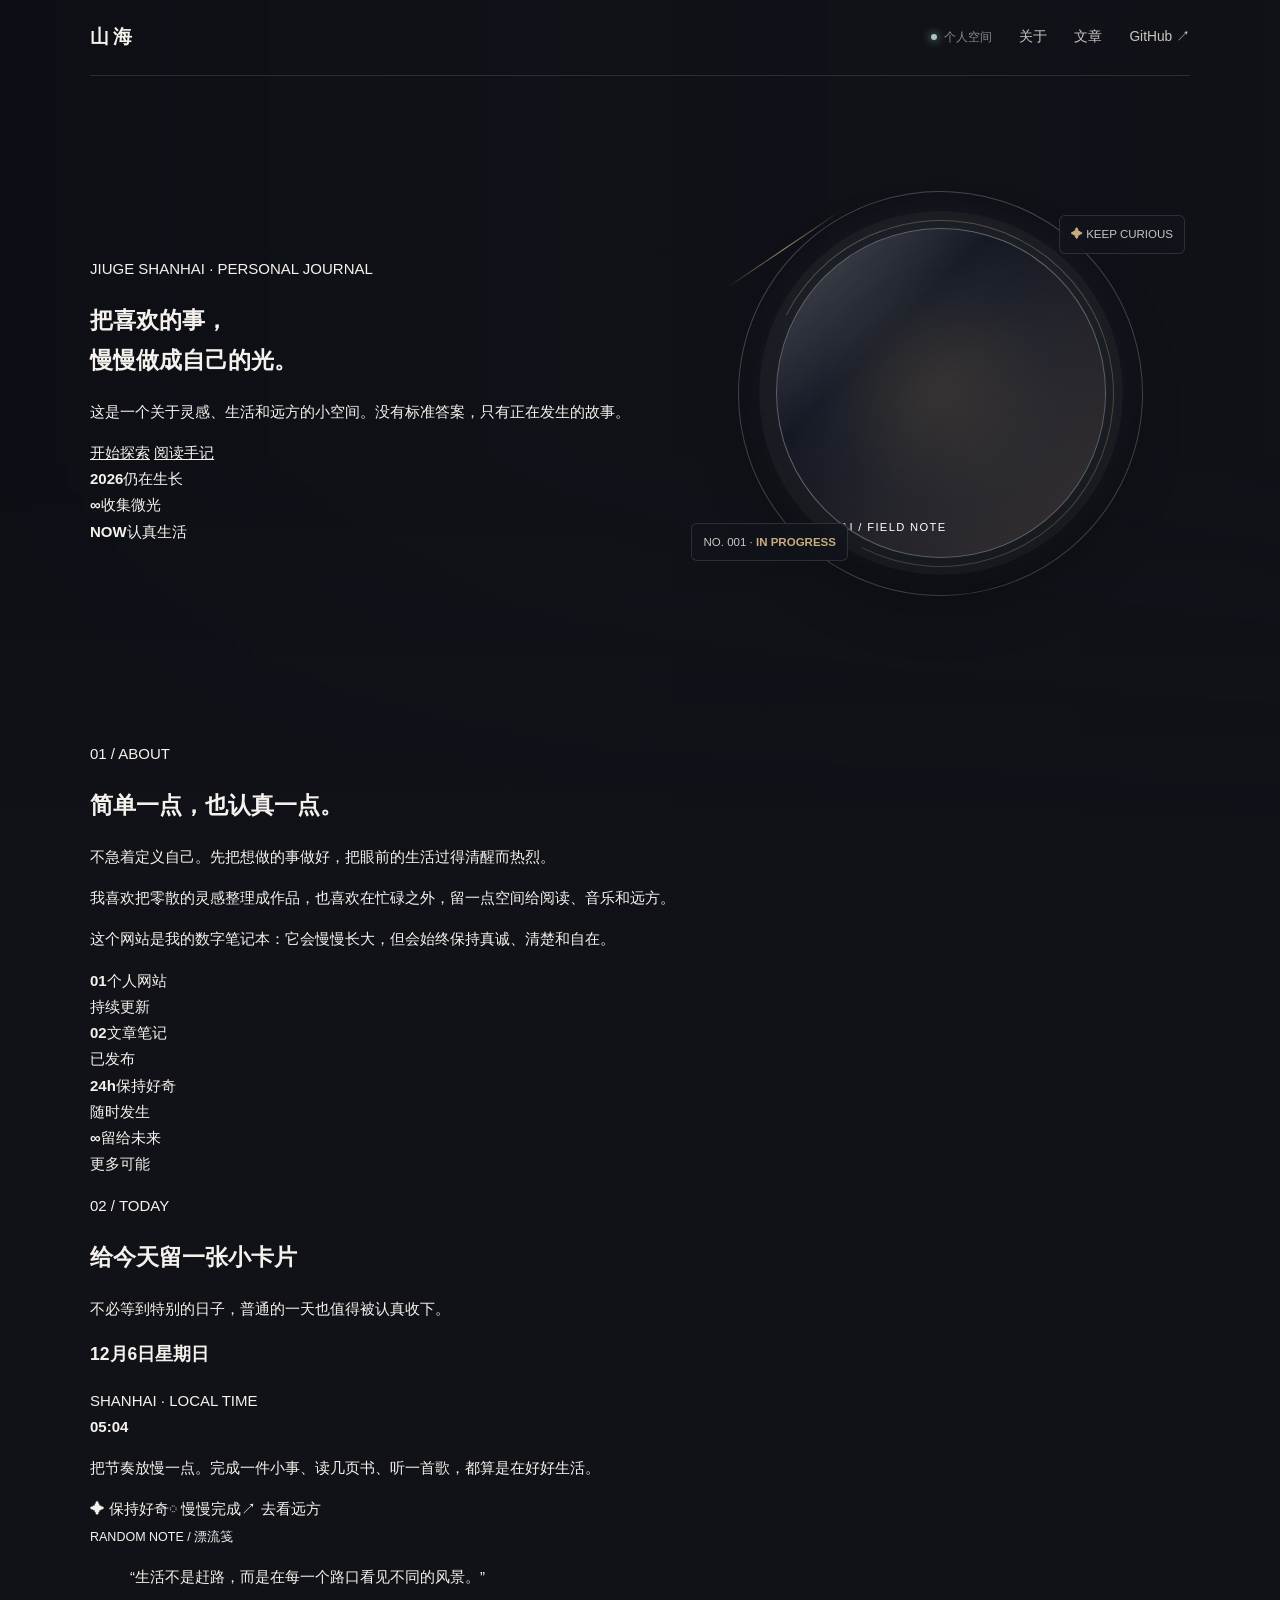
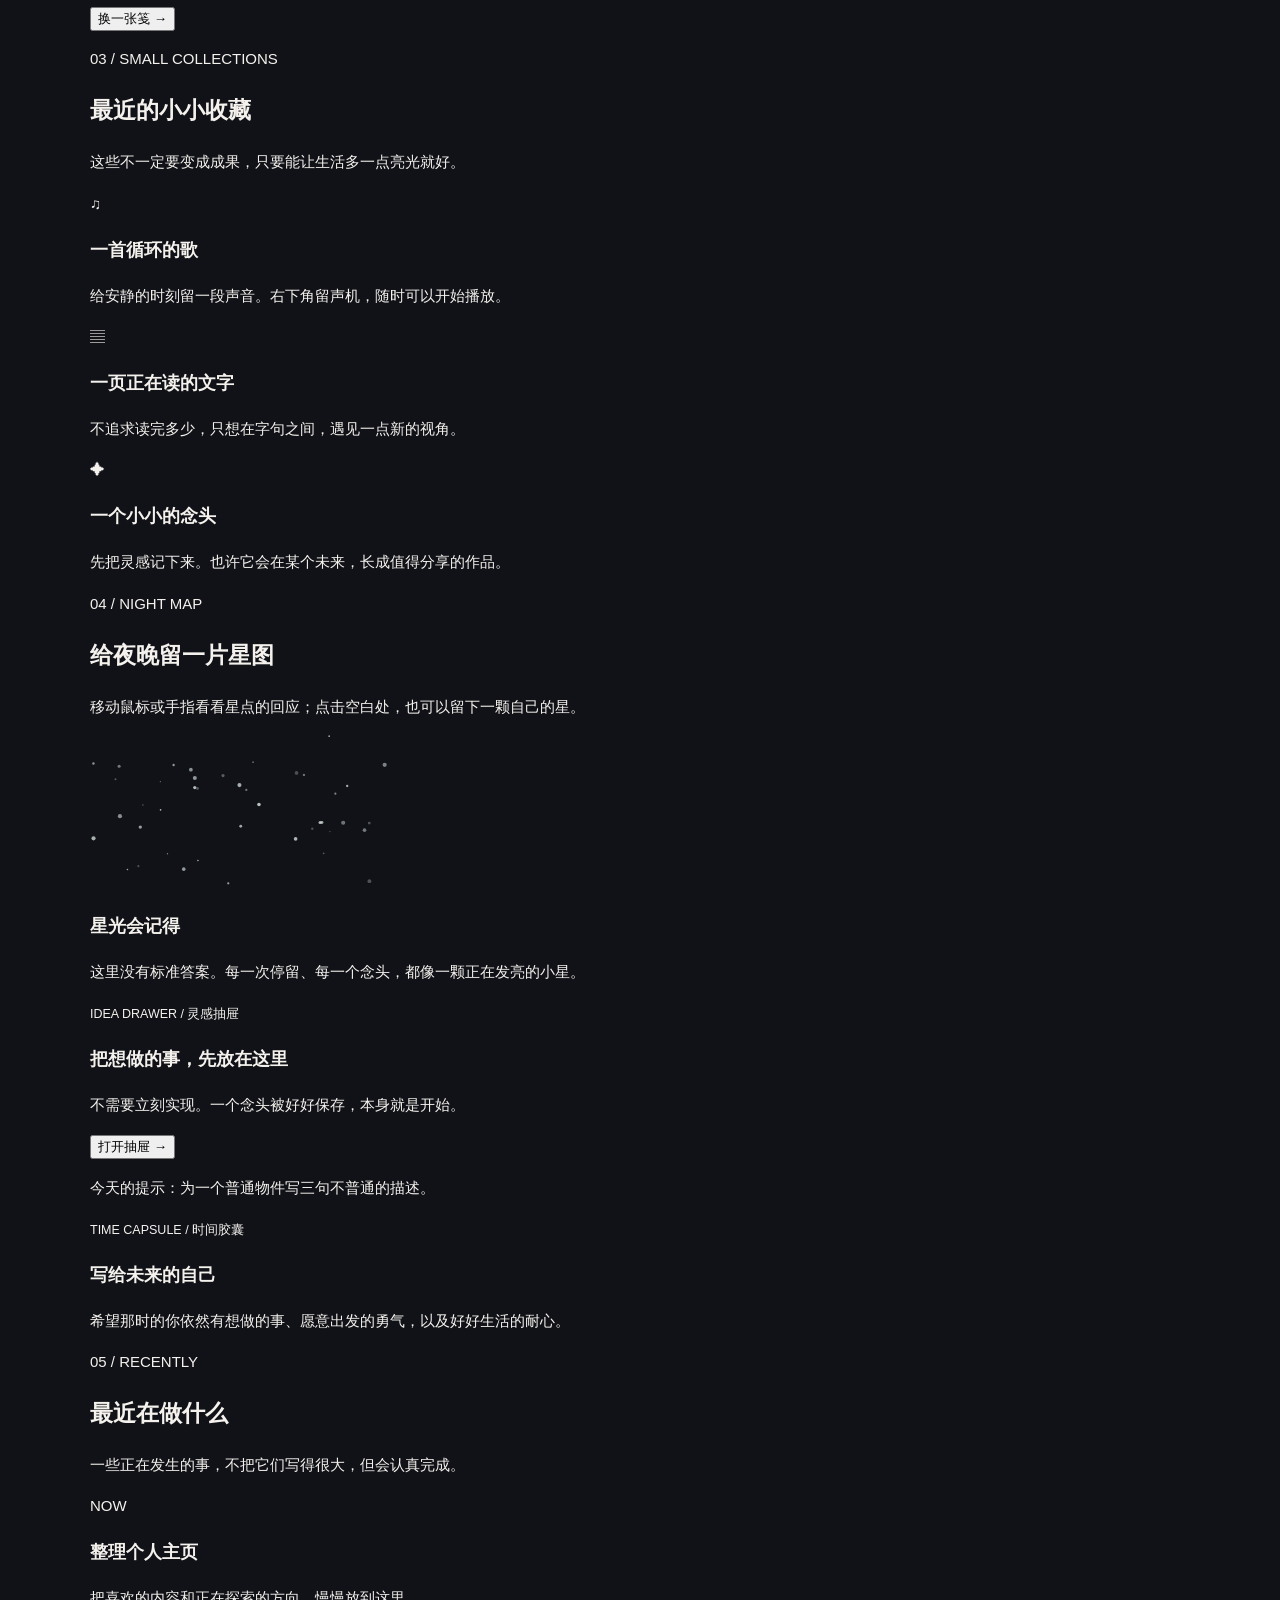
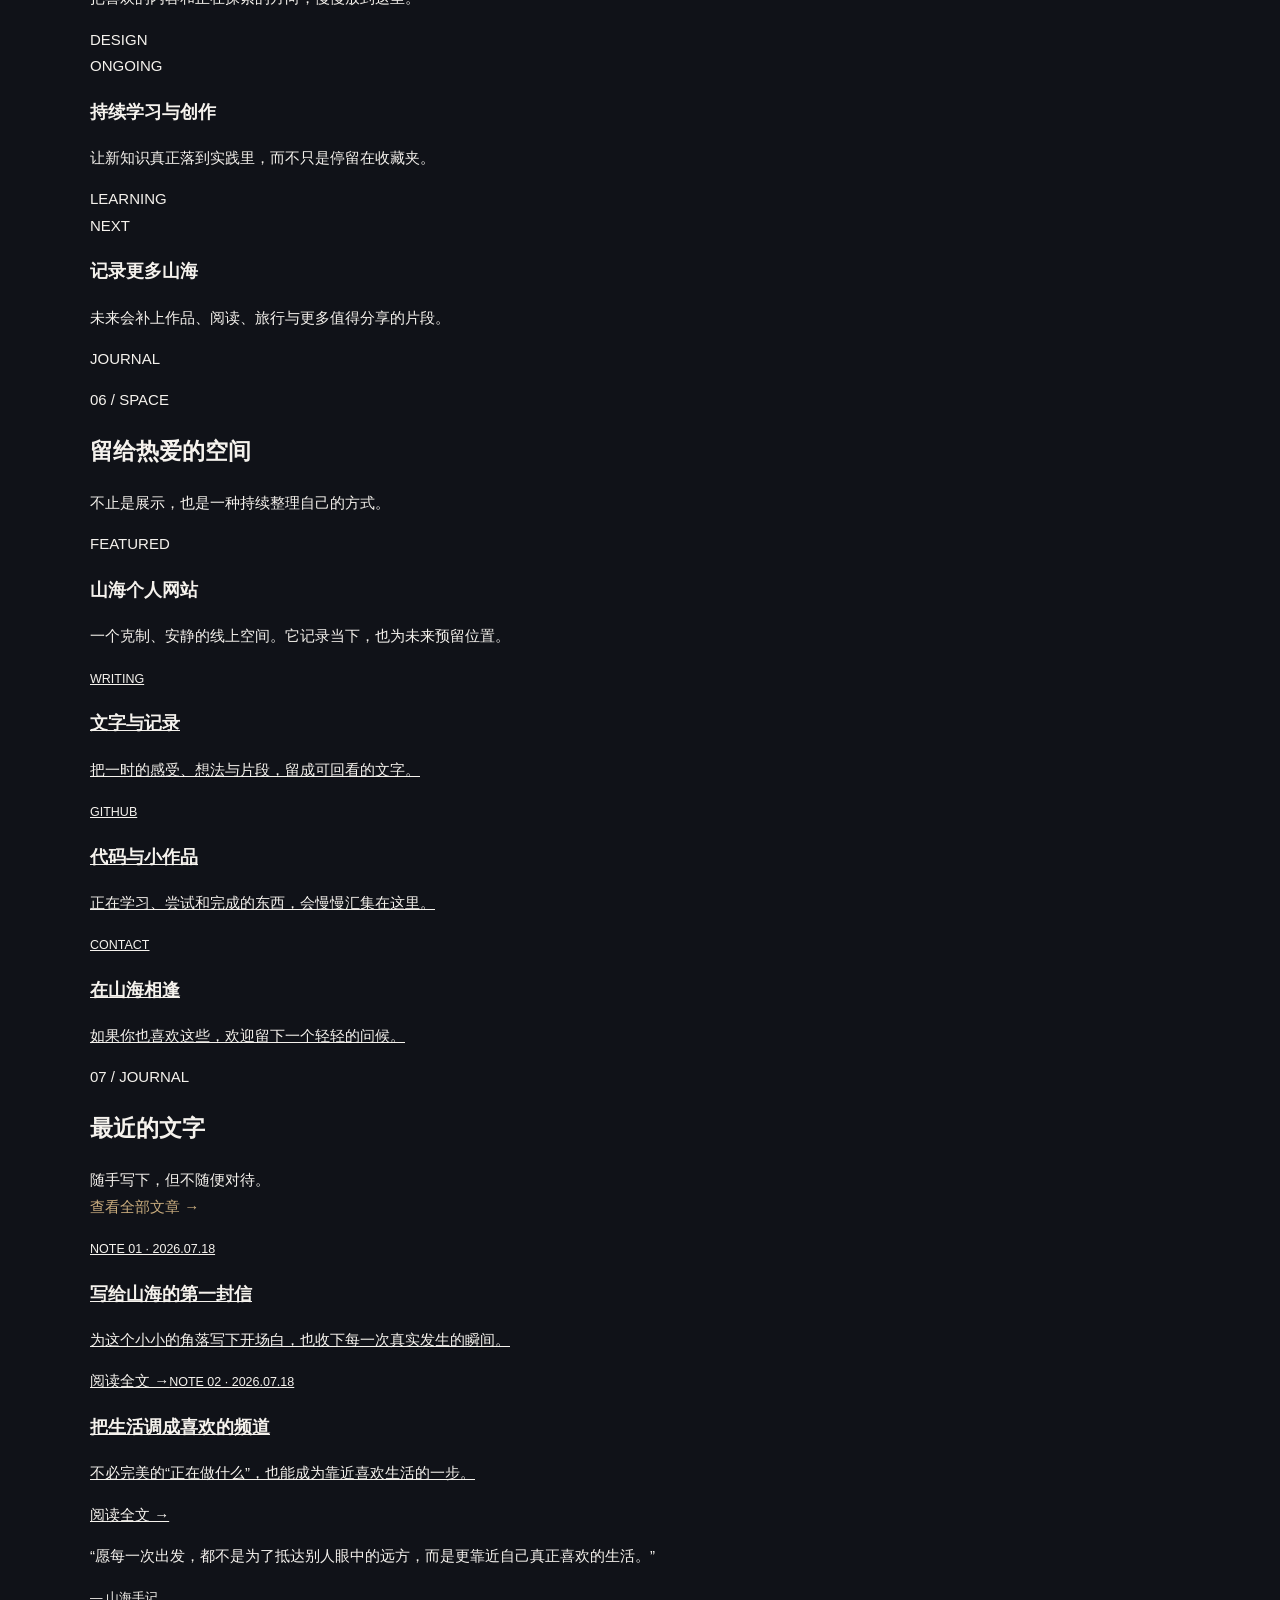
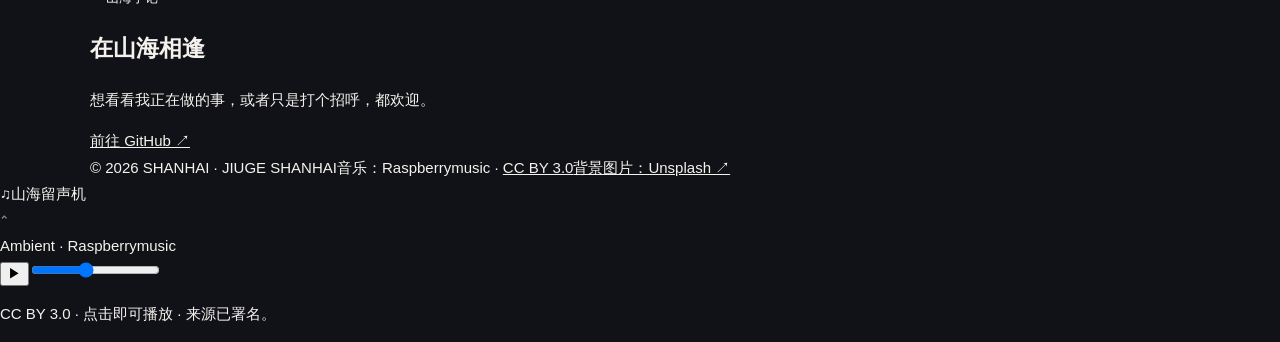
==== index.html @ eda20043 "feat: redesign hero into a cinematic layered visual cover" ====
<!doctype html>
<html lang="zh-CN">
<head>
<meta charset="utf-8"><meta name="viewport" content="width=device-width,initial-scale=1"><meta name="theme-color" content="#11131a"><meta name="description" content="山海 · 久歌山海的个人空间"><title>山海 · 久歌山海</title>
<style>
:root{--bg:#101218;--surface:rgba(24,27,37,.78);--surface2:#191c25;--ink:#f5f2ed;--soft:#cac7c1;--muted:#898a90;--line:rgba(255,255,255,.12);--accent:#c9ac7e;--accent2:#a9c5bc}*{box-sizing:border-box}html{scroll-behavior:smooth}body{margin:0;min-width:320px;background:var(--bg);color:var(--ink);font:15px/1.75 -apple-system,BlinkMacSystemFont,"Segoe UI","PingFang SC","Microsoft YaHei",Arial,sans-serif;overflow-x:hidden}a{color:inherit}.back{position:fixed;inset:0;z-index:-2;background:linear-gradient(90deg,rgba(13,15,21,.96),rgba(16,18,24,.82) 43%,rgba(16,18,24,.72)),url("https://images.unsplash.com/photo-1519681393784-d120267933ba?auto=format&fit=crop&w=2400&q=85") 68% center/cover}.back:after{content:"";position:absolute;inset:0;background:linear-gradient(180deg,transparent 50%,#101218 96%)}.wrap{width:min(1100px,calc(100% - 40px));margin:auto}.nav{display:flex;align-items:center;justify-content:space-between;height:76px;border-bottom:1px solid var(--line)}.brand{font-size:1.16rem;font-weight:750;letter-spacing:.24em;text-decoration:none}.nav-right{display:flex;gap:27px;align-items:center;font-size:.86rem;color:var(--soft)}.nav-right a{text-decoration:none;transition:color .2s}.nav-right a:hover{color:var(--accent)}.mark{display:flex;gap:7px;align-items:center;font-size:.72rem;color:var(--muted)}.mark i{width:6px;height:6px;border-radius:50%;background:var(--accent2);box-shadow:0 0 10px var(--accent2)}.hero{min-height:650px;display:grid;grid-template-columns:1fr .88fr;gap:35px;align-items:center;padding:64px 0 80px}.hero-inner{max-width:590px}.hero-visual{position:relative;min-height:480px;display:grid;place-items:center}.aura{position:absolute;width:430px;aspect-ratio:1;border-radius:50%;background:radial-gradient(circle,rgba(200,172,126,.34),rgba(121,151,174,.13) 38%,transparent 68%);filter:blur(5px);animation:pulse 6s ease-in-out infinite}.orbit-ring{position:absolute;width:405px;aspect-ratio:1;border:1px solid rgba(255,255,255,.22);border-radius:50%;transform:rotate(-18deg)}.orbit-ring:before{content:"";position:absolute;inset:28px;border:1px solid rgba(201,172,126,.35);border-radius:50%;border-left-color:transparent}.moon-card{position:relative;width:min(330px,76vw);aspect-ratio:1;border:1px solid rgba(255,255,255,.32);border-radius:50%;overflow:hidden;background:linear-gradient(145deg,rgba(30,37,58,.25),rgba(17,17,28,.8)),url("https://images.unsplash.com/photo-1464822759023-fed622ff2c3b?auto=format&fit=crop&w=1100&q=85") center/cover;box-shadow:0 0 0 17px rgba(255,255,255,.035),0 28px 70px rgba(0,0,0,.38);animation:float 6s ease-in-out infinite}.moon-card:after{content:"";position:absolute;inset:0;background:linear-gradient(135deg,rgba(255,255,255,.24),transparent 33%,rgba(201,172,126,.2));mix-blend-mode:screen}.moon-meta{position:absolute;left:18px;bottom:19px;z-index:1;font-size:.7rem;letter-spacing:.12em;color:#fff}.visual-label{position:absolute;z-index:2;padding:8px 11px;border:1px solid var(--line);border-radius:6px;background:rgba(18,20,28,.7);backdrop-filter:blur(8px);color:var(--soft);font-size:.72rem}.visual-label.one{top:13%;right:1%;animation:float 5s ease-in-out -1s infinite}.visual-label.two{bottom:15%;left:0;animation:float 6.5s ease-in-out -3s infinite}.visual-label b{color:var(--accent);font-weight:600}.shooting{position:absolute;top:20%;left:5%;width:135px;height:1px;background:linear-gradient(90deg,transparent,var(--accent),transparent);transform:rotate(-34deg);opacity:.8;animation:shoot 7s ease-in-out infinite}@keyframes float{50%{transform:translateY(-12px)}}@keyframes pulse{50%{transform:scale(1.08);opacity:.7}}@keyframes shoot{0%,65%{opacity:0;transform:translate(-45px,20px) rotate(-34deg)}75%{opacity:.8}100%{opacity:0;transform:translate(120px,-70px) rotate(-34deg)}.kicker,.section-tag{margin:0 0 19px;color:var(--accent);font-size:.72rem;font-weight:700;letter-spacing:.15em}.hero h1{margin:0;font-size:clamp(2.15rem,3.7vw,3.65rem);font-weight:650;line-height:1.34;letter-spacing:-.035em}.hero h1 span{color:#d6e5dd}.hero p.desc{max-width:505px;margin:20px 0 27px;color:var(--soft);font-size:1.02rem}.button{display:inline-flex;align-items:center;justify-content:center;min-height:43px;padding:0 19px;border:1px solid var(--line);border-radius:7px;background:rgba(255,255,255,.04);font-size:.87rem;text-decoration:none;transition:.2s}.button:hover{border-color:var(--accent);background:rgba(201,172,126,.12);transform:translateY(-2px)}.button.primary{border-color:var(--accent);background:var(--accent);color:#1a1713;font-weight:700}.button.primary:hover{background:#dfc493}.hero-meta{display:flex;gap:26px;margin-top:73px;color:var(--muted);font-size:.77rem}.hero-meta b{display:block;margin-bottom:2px;color:var(--soft);font-size:.85rem;font-weight:600}.block{padding:94px 0;border-top:1px solid var(--line)}.section-head{display:flex;justify-content:space-between;gap:28px;align-items:baseline;margin-bottom:35px}.section-head h2{margin:0;font-size:clamp(1.65rem,3vw,2.45rem);font-weight:650;letter-spacing:-.045em}.section-head p{max-width:392px;margin:0;color:var(--muted);font-size:.88rem}.about{display:grid;grid-template-columns:1.15fr .85fr;gap:18px}.about-card{padding:32px;border:1px solid var(--line);background:var(--surface);border-radius:12px;backdrop-filter:blur(12px)}.about-card .lead{margin:0;color:var(--ink);font-size:clamp(1.24rem,2.3vw,1.63rem);line-height:1.65;letter-spacing:-.025em}.about-card .small{margin:20px 0 0;color:var(--soft)}.stats{display:grid;grid-template-columns:1fr 1fr;gap:1px;background:var(--line);border:1px solid var(--line);border-radius:12px;overflow:hidden}.stat{min-height:128px;padding:22px;background:var(--surface2)}.stat strong{display:block;margin-bottom:8px;color:var(--accent);font-size:1.48rem;font-weight:550}.stat span{color:var(--soft);font-size:.82rem}.timeline{border-top:1px solid var(--line)}.timeline-row{display:grid;grid-template-columns:104px 1fr auto;gap:25px;align-items:center;padding:21px 0;border-bottom:1px solid var(--line)}.timeline-row time{color:var(--accent);font-size:.78rem;font-variant-numeric:tabular-nums}.timeline-row h3{margin:0 0 3px;font-size:1.02rem;font-weight:620}.timeline-row p{margin:0;color:var(--muted);font-size:.84rem}.pill{padding:5px 8px;border:1px solid var(--line);border-radius:999px;color:var(--soft);font-size:.7rem}.work-grid{display:grid;grid-template-columns:1.08fr .92fr;gap:18px}.work-feature,.work-list{border:1px solid var(--line);border-radius:12px;background:var(--surface);overflow:hidden}.work-feature{min-height:390px;position:relative;display:flex;align-items:flex-end;padding:31px;background:linear-gradient(180deg,transparent 28%,rgba(12,14,20,.92)),url("https://images.unsplash.com/photo-1464822759023-fed622ff2c3b?auto=format&fit=crop&w=1500&q=80") center/cover}.work-feature h3{margin:0 0 10px;font-size:clamp(1.5rem,3vw,2.2rem);font-weight:620;letter-spacing:-.04em}.work-feature p{max-width:470px;margin:0;color:#d5d2d0}.work-list{display:flex;flex-direction:column}.work-item{display:block;flex:1;padding:25px;border-bottom:1px solid var(--line);text-decoration:none;transition:.2s}.work-item:last-child{border:0}.work-item:hover{background:rgba(255,255,255,.045)}.work-item small{color:var(--accent);font-size:.72rem;font-weight:700;letter-spacing:.1em}.work-item h3{margin:9px 0 5px;font-size:1.12rem;font-weight:620}.work-item p{margin:0;color:var(--muted);font-size:.84rem}.journal{display:grid;grid-template-columns:1fr 1fr;gap:18px}.post{display:flex;min-height:245px;flex-direction:column;padding:27px;border:1px solid var(--line);border-radius:12px;background:var(--surface);text-decoration:none;transition:.2s}.post:hover{transform:translateY(-4px);border-color:rgba(201,172,126,.63)}.post small{color:var(--accent);font-size:.72rem;font-weight:700;letter-spacing:.1em}.post h3{margin:20px 0 9px;font-size:1.52rem;font-weight:620;letter-spacing:-.04em}.post p{margin:0;color:var(--muted)}.post span:last-child{margin-top:auto;padding-top:20px;color:var(--soft);font-size:.8rem}.quote{padding:42px;border:1px solid var(--line);border-radius:12px;background:linear-gradient(115deg,rgba(201,172,126,.13),rgba(169,197,188,.07));text-align:center}.quote p{max-width:740px;margin:0 auto;color:#f1e9dc;font-size:clamp(1.35rem,3vw,2.22rem);line-height:1.6;letter-spacing:-.035em}.quote small{display:block;margin-top:16px;color:var(--muted)}.contact{display:flex;align-items:center;justify-content:space-between;gap:30px;padding:30px;border:1px solid var(--line);border-radius:12px;background:var(--surface)}.contact h2{margin:0 0 7px;font-size:1.75rem;font-weight:620;letter-spacing:-.04em}.contact p{margin:0;color:var(--muted)}.moment-grid{display:grid;grid-template-columns:1.1fr .9fr;gap:18px}.day-card,.note-card{padding:30px;border:1px solid var(--line);border-radius:12px;background:var(--surface)}.day-title{display:flex;align-items:start;justify-content:space-between;gap:15px}.day-title h3{margin:0;font-size:1.5rem;font-weight:620;letter-spacing:-.04em}.local-time{color:var(--accent);font-size:1.55rem;font-variant-numeric:tabular-nums}.day-card p{max-width:570px;margin:18px 0 0;color:var(--soft)}.mood-row{display:flex;flex-wrap:wrap;gap:8px;margin-top:23px}.mood{padding:7px 10px;border:1px solid var(--line);border-radius:999px;color:var(--soft);font-size:.77rem}.note-card{display:flex;flex-direction:column;background:linear-gradient(140deg,rgba(201,172,126,.15),rgba(169,197,188,.08))}.note-card small{color:var(--accent);font-weight:700;letter-spacing:.1em}.note-card blockquote{margin:19px 0;color:#f4efe8;font-size:1.18rem;line-height:1.65}.note-button{align-self:flex-start;margin-top:auto;padding:0;border:0;background:none;color:var(--accent);font:inherit;font-size:.82rem;cursor:pointer}.shelf{display:grid;grid-template-columns:repeat(3,1fr);gap:18px}.shelf-card{min-height:195px;padding:23px;border:1px solid var(--line);border-radius:12px;background:var(--surface);transition:.2s}.shelf-card:hover{transform:translateY(-4px);border-color:rgba(201,172,126,.6)}.shelf-icon{color:var(--accent);font-size:1.3rem}.shelf-card h3{margin:22px 0 7px;font-size:1.05rem;font-weight:620}.shelf-card p{margin:0;color:var(--muted);font-size:.84rem}.garden{display:grid;grid-template-columns:1.08fr .92fr;gap:18px}.star-card{position:relative;min-height:390px;overflow:hidden;border:1px solid var(--line);border-radius:12px;background:radial-gradient(circle at 70% 20%,rgba(169,197,188,.13),transparent 30%),#151823}.star-card canvas{position:absolute;inset:0;width:100%;height:100%;cursor:crosshair}.star-copy{position:relative;z-index:1;max-width:275px;padding:28px;pointer-events:none}.star-copy h3{margin:0 0 10px;font-size:1.4rem;font-weight:620}.star-copy p{margin:0;color:var(--soft);font-size:.86rem}.capsules{display:grid;gap:18px}.capsule{padding:25px;border:1px solid var(--line);border-radius:12px;background:var(--surface)}.capsule small{color:var(--accent);font-weight:700;letter-spacing:.1em}.capsule h3{margin:12px 0 7px;font-size:1.2rem;font-weight:620}.capsule p{margin:0;color:var(--muted);font-size:.86rem}.drawer{padding:0;border:0;background:none;color:var(--accent);font:inherit;font-size:.82rem;cursor:pointer}.drawer-text{display:none;margin-top:13px!important;color:var(--soft)!important}.drawer-text.show{display:block}.music{position:fixed;right:20px;bottom:20px;z-index:3;width:min(335px,calc(100vw - 30px));padding:13px 15px;border:1px solid var(--line);border-radius:10px;background:rgba(18,20,28,.88);backdrop-filter:blur(18px);box-shadow:0 18px 48px rgba(0,0,0,.3);transform:translateY(calc(100% - 56px));transition:transform .3s}.music.open{transform:translateY(0)}.music-top{display:flex;align-items:center;justify-content:space-between;cursor:pointer}.music-title{display:flex;align-items:center;gap:9px;font-size:.82rem;font-weight:650}.disc{display:grid;place-items:center;width:29px;height:29px;border:1px solid var(--accent);border-radius:50%;color:var(--accent);animation:spin 5s linear infinite;animation-play-state:paused}.music.playing .disc{animation-play-state:running}.music.open .chevron{transform:rotate(180deg)}.chevron{transition:.25s}.music-body{padding-top:14px}.track{margin-bottom:10px;overflow:hidden;color:var(--soft);font-size:.8rem;text-overflow:ellipsis;white-space:nowrap}.controls{display:grid;grid-template-columns:39px 1fr;gap:12px;align-items:center}.play{height:39px;border:0;border-radius:6px;background:var(--accent);color:#1a1713;cursor:pointer}.range{width:100%;accent-color:var(--accent)}.upload{display:block;margin-top:11px;padding:8px;border:1px dashed var(--line);color:var(--soft);font-size:.75rem;text-align:center;cursor:pointer}.upload input{display:none}.hint{margin:8px 0 0;color:var(--muted);font-size:.69rem}footer{display:flex;justify-content:space-between;padding:25px 0 37px;color:var(--muted);font-size:.72rem}footer a{text-decoration:none}@keyframes spin{to{transform:rotate(360deg)}}@media(max-width:720px){.moment-grid,.shelf,.garden{grid-template-columns:1fr}.hero{display:block;min-height:auto;padding:56px 0 52px}.hero-visual{min-height:330px;margin:25px -4px 0}.aura{width:310px}.orbit-ring{width:295px}.moon-card{width:235px}.visual-label.one{right:5%}.visual-label.two{left:5%;bottom:8%}.star-card{min-height:330px}.wrap{width:min(100% - 30px,1100px)}.nav{height:67px}.nav-right{gap:14px}.nav-right a:not(:last-child),.mark{display:none}.hero{min-height:520px;padding:58px 0 68px}.hero h1{font-size:clamp(2.05rem,7.8vw,3rem);line-height:1.38}.hero-meta{margin-top:48px;gap:19px}.block{padding:64px 0}.section-head{align-items:flex-start;flex-direction:column;gap:9px;margin-bottom:25px}.about,.work-grid,.journal{grid-template-columns:1fr}.about-card{padding:25px}.timeline-row{grid-template-columns:70px 1fr;gap:15px}.timeline-row .pill{display:none}.work-feature{min-height:300px;padding:25px}.contact{display:block;padding:25px}.contact .button{margin-top:18px}footer{padding-bottom:83px;flex-direction:column;gap:8px}.music{right:15px;bottom:15px}}@media(prefers-reduced-motion:reduce){*,*:before,*:after{animation:none!important;scroll-behavior:auto!important}}
</style></head>
<body><div class="back"></div><main class="wrap">
<nav class="nav"><a class="brand" href="./">山海</a><div class="nav-right"><span class="mark"><i></i>个人空间</span><a href="#about">关于</a><a href="./journal.html">文章</a><a href="https://github.com/xinyuanlinux" target="_blank" rel="noreferrer">GitHub ↗</a></div></nav>
<section class="hero"><div class="hero-inner"><p class="kicker">JIUGE SHANHAI · PERSONAL JOURNAL</p><h1>把喜欢的事，<br>慢慢做成<span>自己的光。</span></h1><p class="desc">这是一个关于灵感、生活和远方的小空间。没有标准答案，只有正在发生的故事。</p><a class="button primary" href="#about">开始探索</a> <a class="button" href="./journal.html">阅读手记</a><div class="hero-meta"><div><b>2026</b>仍在生长</div><div><b>∞</b>收集微光</div><div><b>NOW</b>认真生活</div></div></div><div class="hero-visual" aria-label="山海主视觉"><div class="aura"></div><div class="orbit-ring"></div><div class="shooting"></div><div class="moon-card"><span class="moon-meta">SHANHAI / FIELD NOTE</span></div><span class="visual-label one"><b>✦</b> KEEP CURIOUS</span><span class="visual-label two">NO. 001 · <b>IN PROGRESS</b></span></div></section><section class="block" id="about"><div class="section-head"><div><p class="section-tag">01 / ABOUT</p><h2>简单一点，也认真一点。</h2></div><p>不急着定义自己。先把想做的事做好，把眼前的生活过得清醒而热烈。</p></div><div class="about"><div class="about-card"><p class="lead">我喜欢把零散的灵感整理成作品，也喜欢在忙碌之外，留一点空间给阅读、音乐和远方。</p><p class="small">这个网站是我的数字笔记本：它会慢慢长大，但会始终保持真诚、清楚和自在。</p></div><div class="stats"><div class="stat"><strong>01</strong><span>个人网站<br>持续更新</span></div><div class="stat"><strong>02</strong><span>文章笔记<br>已发布</span></div><div class="stat"><strong>24h</strong><span>保持好奇<br>随时发生</span></div><div class="stat"><strong>∞</strong><span>留给未来<br>更多可能</span></div></div></div></section>
<section class="block" id="moment"><div class="section-head"><div><p class="section-tag">02 / TODAY</p><h2>给今天留一张小卡片</h2></div><p>不必等到特别的日子，普通的一天也值得被认真收下。</p></div><div class="moment-grid"><article class="day-card"><div class="day-title"><div><h3 id="todayDate">今天</h3><p class="section-tag" style="margin:7px 0 0">SHANHAI · LOCAL TIME</p></div><strong class="local-time" id="localTime">--:--</strong></div><p>把节奏放慢一点。完成一件小事、读几页书、听一首歌，都算是在好好生活。</p><div class="mood-row"><span class="mood">✦ 保持好奇</span><span class="mood">◌ 慢慢完成</span><span class="mood">↗ 去看远方</span></div></article><article class="note-card"><small>RANDOM NOTE / 漂流笺</small><blockquote id="floatingNote">“生活不是赶路，而是在每一个路口看见不同的风景。”</blockquote><button class="note-button" id="nextNote" type="button">换一张笺 →</button></article></div></section>
<section class="block"><div class="section-head"><div><p class="section-tag">03 / SMALL COLLECTIONS</p><h2>最近的小小收藏</h2></div><p>这些不一定要变成成果，只要能让生活多一点亮光就好。</p></div><div class="shelf"><article class="shelf-card"><div class="shelf-icon">♫</div><h3>一首循环的歌</h3><p>给安静的时刻留一段声音。右下角留声机，随时可以开始播放。</p></article><article class="shelf-card"><div class="shelf-icon">▤</div><h3>一页正在读的文字</h3><p>不追求读完多少，只想在字句之间，遇见一点新的视角。</p></article><article class="shelf-card"><div class="shelf-icon">✦</div><h3>一个小小的念头</h3><p>先把灵感记下来。也许它会在某个未来，长成值得分享的作品。</p></article></div></section>
<section class="block" id="stars"><div class="section-head"><div><p class="section-tag">04 / NIGHT MAP</p><h2>给夜晚留一片星图</h2></div><p>移动鼠标或手指看看星点的回应；点击空白处，也可以留下一颗自己的星。</p></div><div class="garden"><article class="star-card"><canvas id="starCanvas" aria-label="互动星图"></canvas><div class="star-copy"><h3>星光会记得</h3><p>这里没有标准答案。每一次停留、每一个念头，都像一颗正在发亮的小星。</p></div></article><div class="capsules"><article class="capsule"><small>IDEA DRAWER / 灵感抽屉</small><h3>把想做的事，先放在这里</h3><p>不需要立刻实现。一个念头被好好保存，本身就是开始。</p><button class="drawer" id="drawerButton" type="button">打开抽屉 →</button><p class="drawer-text" id="drawerText">今天的提示：为一个普通物件写三句不普通的描述。</p></article><article class="capsule"><small>TIME CAPSULE / 时间胶囊</small><h3>写给未来的自己</h3><p>希望那时的你依然有想做的事、愿意出发的勇气，以及好好生活的耐心。</p></article></div></div></section>
<section class="block"><div class="section-head"><div><p class="section-tag">05 / RECENTLY</p><h2>最近在做什么</h2></div><p>一些正在发生的事，不把它们写得很大，但会认真完成。</p></div><div class="timeline"><div class="timeline-row"><time>NOW</time><div><h3>整理个人主页</h3><p>把喜欢的内容和正在探索的方向，慢慢放到这里。</p></div><span class="pill">DESIGN</span></div><div class="timeline-row"><time>ONGOING</time><div><h3>持续学习与创作</h3><p>让新知识真正落到实践里，而不只是停留在收藏夹。</p></div><span class="pill">LEARNING</span></div><div class="timeline-row"><time>NEXT</time><div><h3>记录更多山海</h3><p>未来会补上作品、阅读、旅行与更多值得分享的片段。</p></div><span class="pill">JOURNAL</span></div></div></section>
<section class="block"><div class="section-head"><div><p class="section-tag">06 / SPACE</p><h2>留给热爱的空间</h2></div><p>不止是展示，也是一种持续整理自己的方式。</p></div><div class="work-grid"><article class="work-feature"><div><p class="section-tag">FEATURED</p><h3>山海个人网站</h3><p>一个克制、安静的线上空间。它记录当下，也为未来预留位置。</p></div></article><div class="work-list"><a class="work-item" href="#journal"><small>WRITING</small><h3>文字与记录</h3><p>把一时的感受、想法与片段，留成可回看的文字。</p></a><a class="work-item" href="https://github.com/xinyuanlinux" target="_blank" rel="noreferrer"><small>GITHUB</small><h3>代码与小作品</h3><p>正在学习、尝试和完成的东西，会慢慢汇集在这里。</p></a><a class="work-item" href="#contact"><small>CONTACT</small><h3>在山海相逢</h3><p>如果你也喜欢这些，欢迎留下一个轻轻的问候。</p></a></div></div></section>
<section class="block" id="journal"><div class="section-head"><div><p class="section-tag">07 / JOURNAL</p><h2>最近的文字</h2></div><p>随手写下，但不随便对待。<br><a href="./journal.html" style="color:var(--accent);text-decoration:none">查看全部文章 →</a></p></div><div class="journal"><a class="post" href="./posts/first-letter.html"><small>NOTE 01 · 2026.07.18</small><h3>写给山海的第一封信</h3><p>为这个小小的角落写下开场白，也收下每一次真实发生的瞬间。</p><span>阅读全文 →</span></a><a class="post" href="./posts/now.html"><small>NOTE 02 · 2026.07.18</small><h3>把生活调成喜欢的频道</h3><p>不必完美的“正在做什么”，也能成为靠近喜欢生活的一步。</p><span>阅读全文 →</span></a></div></section>
<section class="block"><div class="quote"><p>“愿每一次出发，都不是为了抵达别人眼中的远方，而是更靠近自己真正喜欢的生活。”</p><small>— 山海手记</small></div></section>
<section class="block" id="contact"><div class="contact"><div><h2>在山海相逢</h2><p>想看看我正在做的事，或者只是打个招呼，都欢迎。</p></div><a class="button primary" href="https://github.com/xinyuanlinux" target="_blank" rel="noreferrer">前往 GitHub ↗</a></div></section>
</main><footer class="wrap"><span>© 2026 SHANHAI · JIUGE SHANHAI</span><span>音乐：Raspberrymusic · <a href="https://creativecommons.org/licenses/by/3.0/" target="_blank" rel="noreferrer">CC BY 3.0</a></span><a href="https://unsplash.com/photos/1519681393784-d120267933ba" target="_blank" rel="noreferrer">背景图片：Unsplash ↗</a></footer>
<aside class="music" id="music"><div class="music-top" id="musicToggle" role="button" tabindex="0" aria-expanded="false"><div class="music-title"><span class="disc">♫</span><span>山海留声机</span></div><span class="chevron">⌃</span></div><div class="music-body"><div class="track" id="track">Ambient · Raspberrymusic</div><div class="controls"><button class="play" id="play" aria-label="播放或暂停">▶</button><input class="range" id="volume" type="range" min="0" max="100" value="42" aria-label="音量"></div><p class="hint">CC BY 3.0 · 点击即可播放 · 来源已署名。</p></div><audio id="audio" preload="none" loop src="https://upload.wikimedia.org/wikipedia/commons/8/8c/Raspberrymusic_-_Ambient_%2810_minutes%29.flac"></audio></aside>
<script>
const music=document.querySelector('#music'),toggle=document.querySelector('#musicToggle'),audio=document.querySelector('#audio'),play=document.querySelector('#play'),track=document.querySelector('#track'),volume=document.querySelector('#volume');const open=()=>{music.classList.toggle('open');toggle.setAttribute('aria-expanded',music.classList.contains('open'))};toggle.addEventListener('click',open);toggle.addEventListener('keydown',e=>{if(e.key==='Enter'||e.key===' '){e.preventDefault();open()}});play.addEventListener('click',async()=>{if(audio.paused){try{await audio.play()}catch(e){track.textContent='播放受阻，请再点一次'}}else audio.pause()});audio.addEventListener('play',()=>{music.classList.add('playing');play.textContent='Ⅱ';track.textContent='Ambient · Raspberrymusic'});audio.addEventListener('pause',()=>{music.classList.remove('playing');play.textContent='▶'});audio.addEventListener('error',()=>{track.textContent='音源暂不可用，请稍后重试'});volume.addEventListener('input',()=>audio.volume=volume.value/100);audio.volume=.42;
const notes=['“生活不是赶路，而是在每一个路口看见不同的风景。”','“愿你在平常的日子里，也能保有一点浪漫的耐心。”','“山海不催人，但会奖励每一次认真出发。”','“把喜欢的事做得久一点，时间会给它答案。”'];const note=document.querySelector('#floatingNote'),next=document.querySelector('#nextNote');next.addEventListener('click',()=>{let n=notes[Math.floor(Math.random()*notes.length)];if(n===note.textContent)n=notes[(notes.indexOf(n)+1)%notes.length];note.textContent=n});const clock=()=>{const d=new Date(),date=document.querySelector('#todayDate'),time=document.querySelector('#localTime');date.textContent=d.toLocaleDateString('zh-CN',{month:'long',day:'numeric',weekday:'long'});time.textContent=d.toLocaleTimeString('zh-CN',{hour:'2-digit',minute:'2-digit',hour12:false})};clock();setInterval(clock,30000);

const drawerButton=document.querySelector('#drawerButton'),drawerText=document.querySelector('#drawerText');drawerButton.addEventListener('click',()=>{drawerText.classList.toggle('show');drawerButton.textContent=drawerText.classList.contains('show')?'收起抽屉 ↑':'打开抽屉 →'});const canvas=document.querySelector('#starCanvas'),ctx=canvas.getContext('2d');let stars=[],pointer={x:-999,y:-999};function resizeStars(){const box=canvas.getBoundingClientRect(),ratio=window.devicePixelRatio||1;canvas.width=box.width*ratio;canvas.height=box.height*ratio;ctx.setTransform(ratio,0,0,ratio,0,0);stars=Array.from({length:42},()=>({x:Math.random()*box.width,y:Math.random()*box.height,r:Math.random()*1.6+.5,a:Math.random()*.55+.25}))}function drawStars(){const box=canvas.getBoundingClientRect();ctx.clearRect(0,0,box.width,box.height);for(let i=0;i<stars.length;i++){const s=stars[i],dx=s.x-pointer.x,dy=s.y-pointer.y,d=Math.hypot(dx,dy);if(d<125){ctx.beginPath();ctx.moveTo(s.x,s.y);ctx.lineTo(pointer.x,pointer.y);ctx.strokeStyle='rgba(201,172,126,'+(1-d/125)*.32+')';ctx.lineWidth=.6;ctx.stroke()}ctx.beginPath();ctx.arc(s.x,s.y,s.r,0,Math.PI*2);ctx.fillStyle='rgba(230,239,235,'+s.a+')';ctx.fill()}requestAnimationFrame(drawStars)}resizeStars();drawStars();addEventListener('resize',resizeStars);canvas.addEventListener('pointermove',e=>{const b=canvas.getBoundingClientRect();pointer={x:e.clientX-b.left,y:e.clientY-b.top}});canvas.addEventListener('pointerleave',()=>pointer={x:-999,y:-999});canvas.addEventListener('pointerdown',e=>{const b=canvas.getBoundingClientRect();stars.push({x:e.clientX-b.left,y:e.clientY-b.top,r:2.1,a:1});if(stars.length>64)stars.shift()});
</script></body></html>
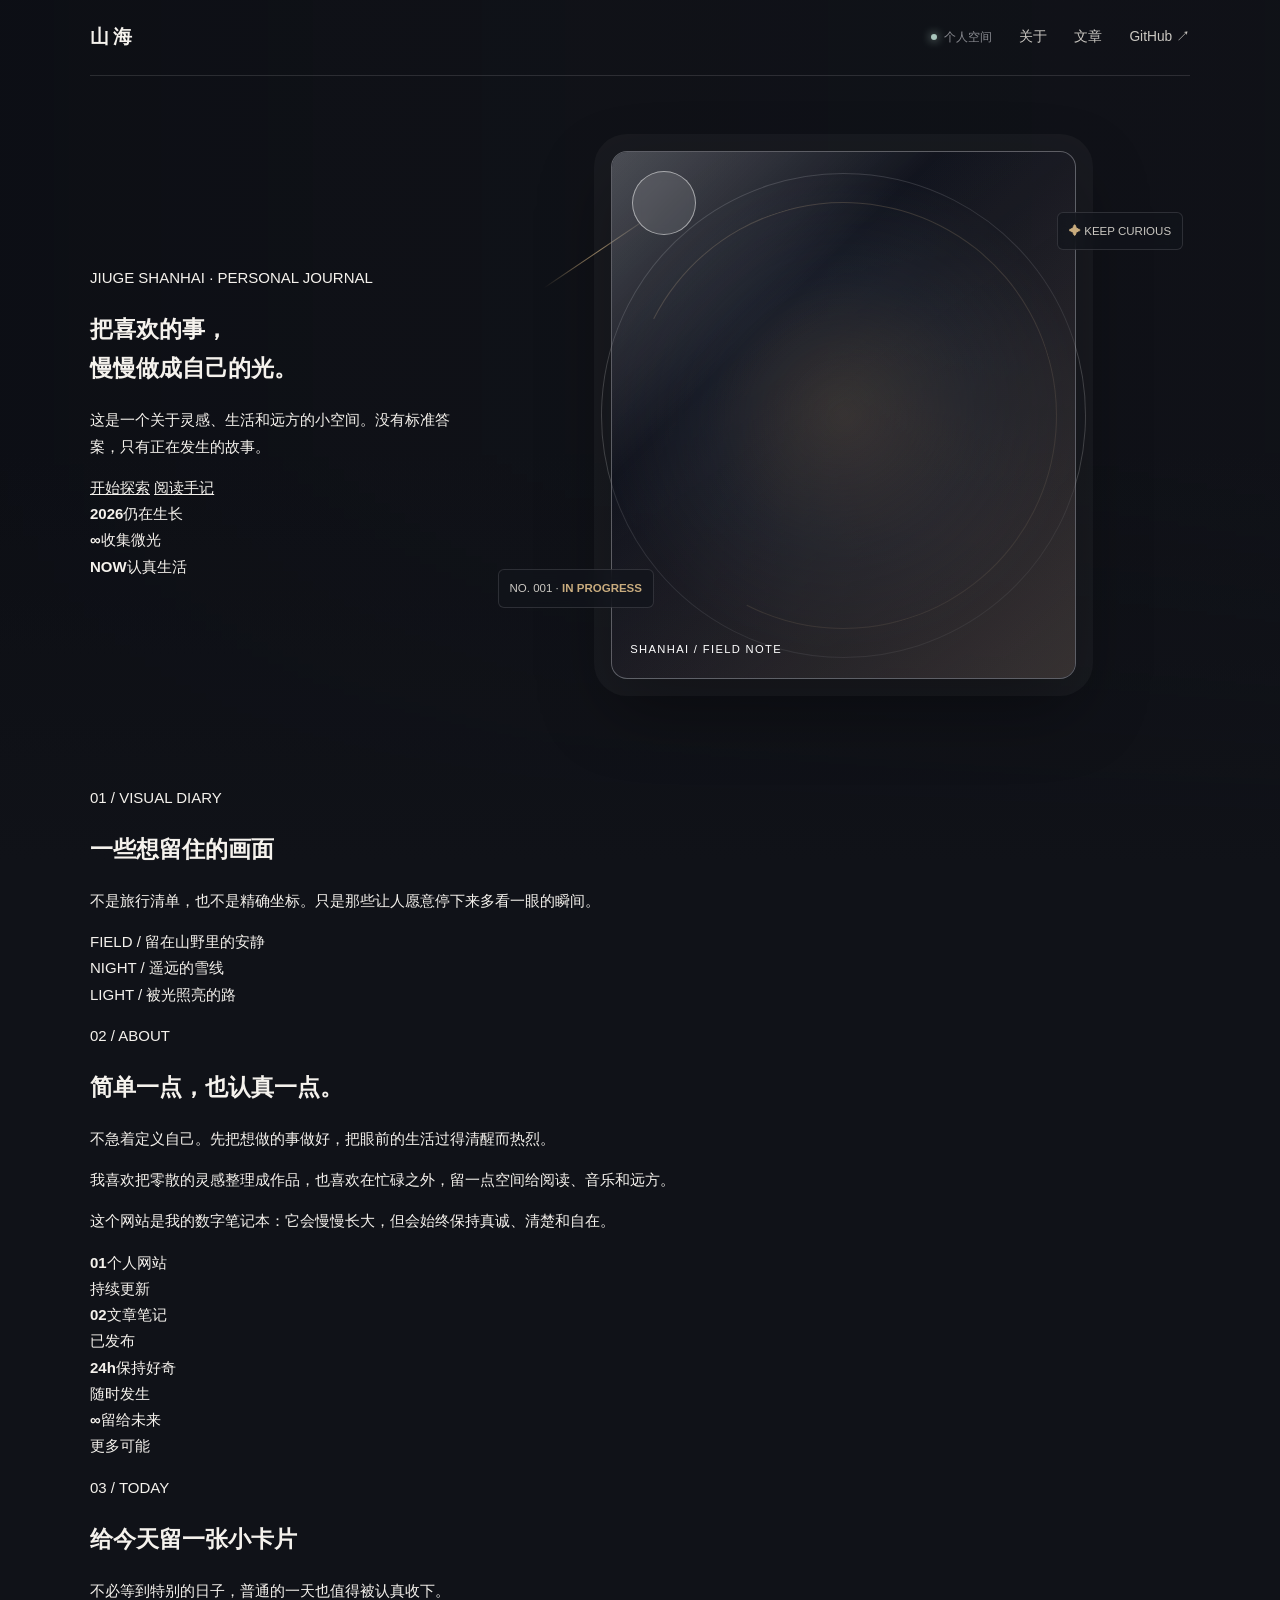
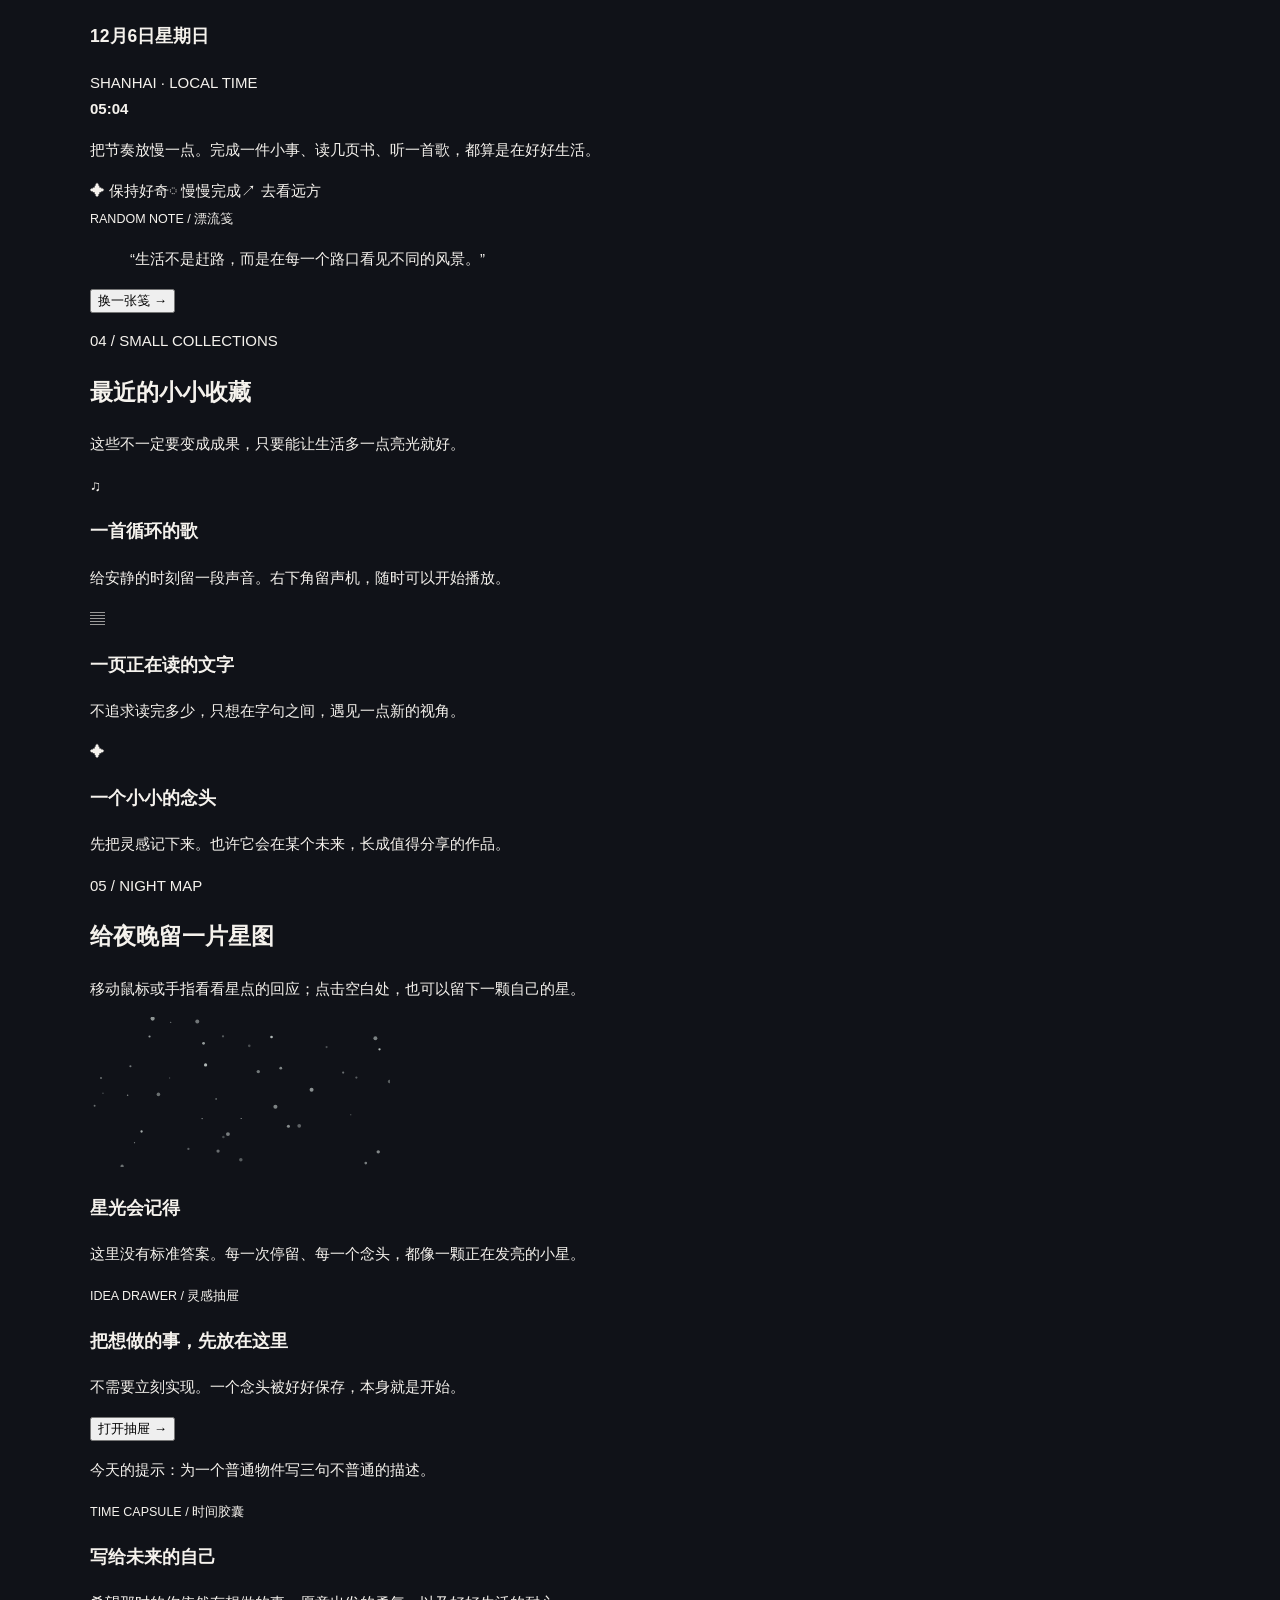
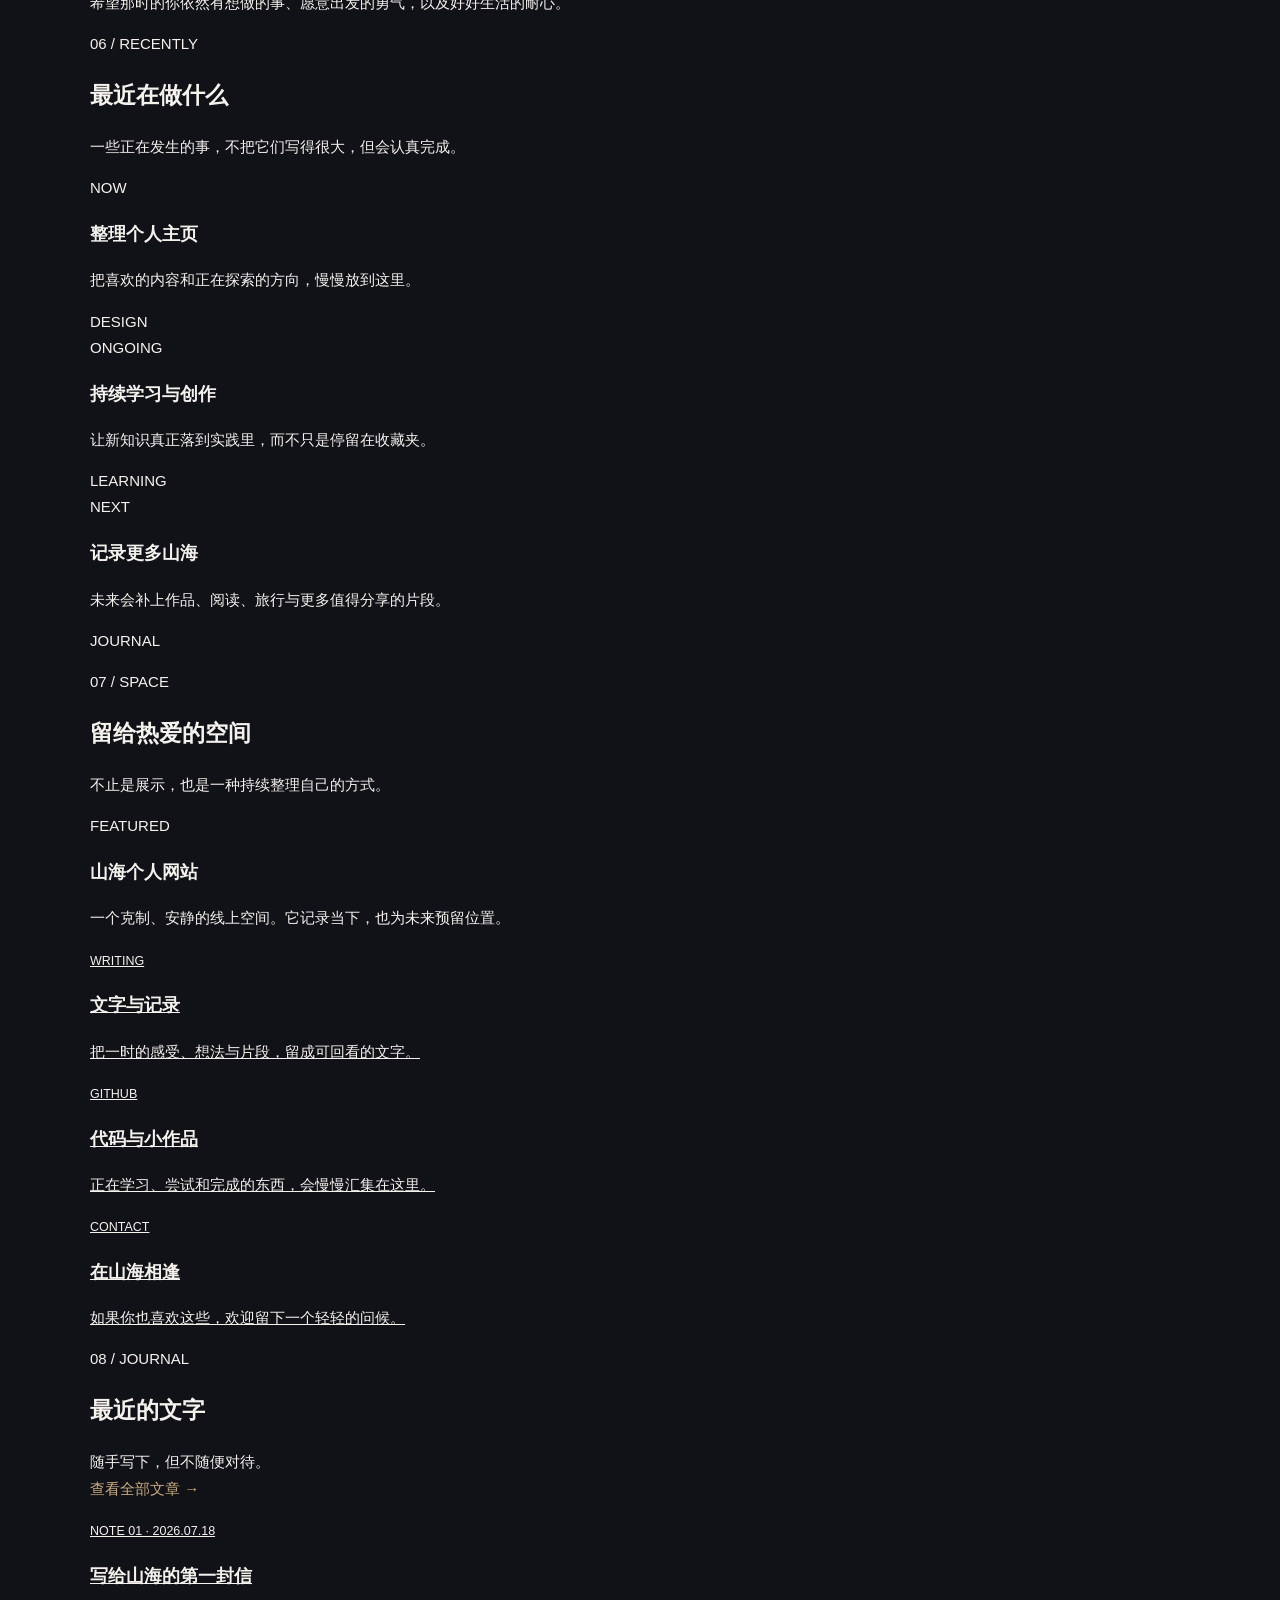
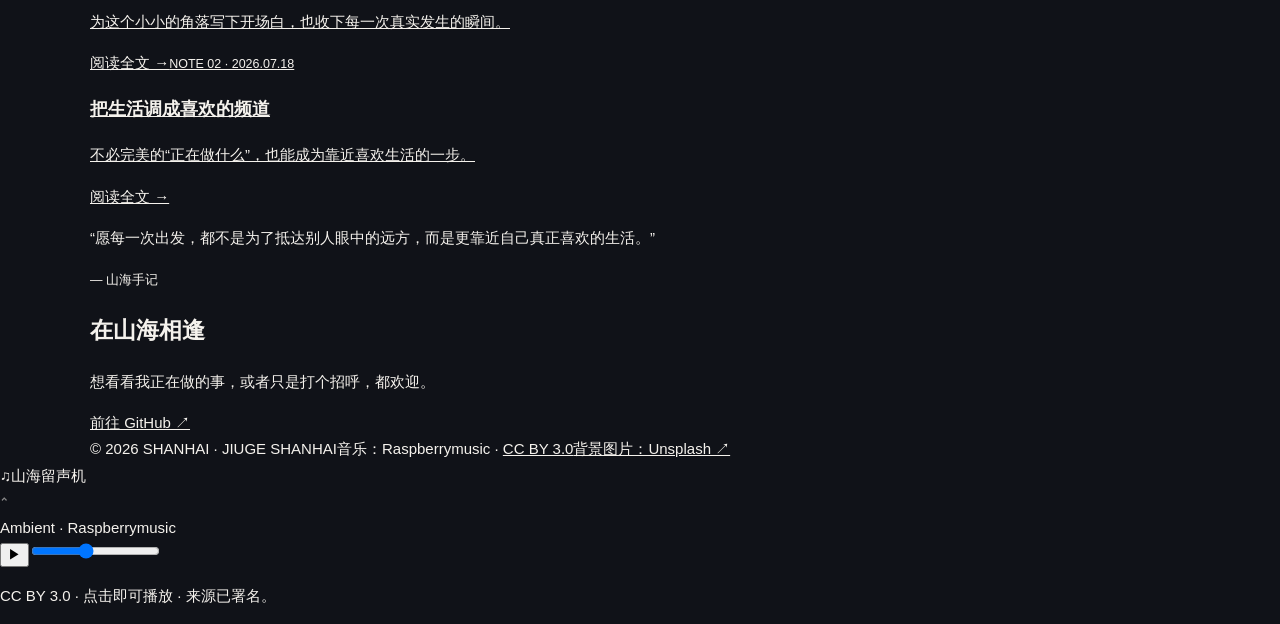
==== commit f620af30: "feat: make Shanhai image-led with cinematic visual diary" ====
--- a/index.html
+++ b/index.html
@@ -3,17 +3,19 @@
 <head>
 <meta charset="utf-8"><meta name="viewport" content="width=device-width,initial-scale=1"><meta name="theme-color" content="#11131a"><meta name="description" content="山海 · 久歌山海的个人空间"><title>山海 · 久歌山海</title>
 <style>
-:root{--bg:#101218;--surface:rgba(24,27,37,.78);--surface2:#191c25;--ink:#f5f2ed;--soft:#cac7c1;--muted:#898a90;--line:rgba(255,255,255,.12);--accent:#c9ac7e;--accent2:#a9c5bc}*{box-sizing:border-box}html{scroll-behavior:smooth}body{margin:0;min-width:320px;background:var(--bg);color:var(--ink);font:15px/1.75 -apple-system,BlinkMacSystemFont,"Segoe UI","PingFang SC","Microsoft YaHei",Arial,sans-serif;overflow-x:hidden}a{color:inherit}.back{position:fixed;inset:0;z-index:-2;background:linear-gradient(90deg,rgba(13,15,21,.96),rgba(16,18,24,.82) 43%,rgba(16,18,24,.72)),url("https://images.unsplash.com/photo-1519681393784-d120267933ba?auto=format&fit=crop&w=2400&q=85") 68% center/cover}.back:after{content:"";position:absolute;inset:0;background:linear-gradient(180deg,transparent 50%,#101218 96%)}.wrap{width:min(1100px,calc(100% - 40px));margin:auto}.nav{display:flex;align-items:center;justify-content:space-between;height:76px;border-bottom:1px solid var(--line)}.brand{font-size:1.16rem;font-weight:750;letter-spacing:.24em;text-decoration:none}.nav-right{display:flex;gap:27px;align-items:center;font-size:.86rem;color:var(--soft)}.nav-right a{text-decoration:none;transition:color .2s}.nav-right a:hover{color:var(--accent)}.mark{display:flex;gap:7px;align-items:center;font-size:.72rem;color:var(--muted)}.mark i{width:6px;height:6px;border-radius:50%;background:var(--accent2);box-shadow:0 0 10px var(--accent2)}.hero{min-height:650px;display:grid;grid-template-columns:1fr .88fr;gap:35px;align-items:center;padding:64px 0 80px}.hero-inner{max-width:590px}.hero-visual{position:relative;min-height:480px;display:grid;place-items:center}.aura{position:absolute;width:430px;aspect-ratio:1;border-radius:50%;background:radial-gradient(circle,rgba(200,172,126,.34),rgba(121,151,174,.13) 38%,transparent 68%);filter:blur(5px);animation:pulse 6s ease-in-out infinite}.orbit-ring{position:absolute;width:405px;aspect-ratio:1;border:1px solid rgba(255,255,255,.22);border-radius:50%;transform:rotate(-18deg)}.orbit-ring:before{content:"";position:absolute;inset:28px;border:1px solid rgba(201,172,126,.35);border-radius:50%;border-left-color:transparent}.moon-card{position:relative;width:min(330px,76vw);aspect-ratio:1;border:1px solid rgba(255,255,255,.32);border-radius:50%;overflow:hidden;background:linear-gradient(145deg,rgba(30,37,58,.25),rgba(17,17,28,.8)),url("https://images.unsplash.com/photo-1464822759023-fed622ff2c3b?auto=format&fit=crop&w=1100&q=85") center/cover;box-shadow:0 0 0 17px rgba(255,255,255,.035),0 28px 70px rgba(0,0,0,.38);animation:float 6s ease-in-out infinite}.moon-card:after{content:"";position:absolute;inset:0;background:linear-gradient(135deg,rgba(255,255,255,.24),transparent 33%,rgba(201,172,126,.2));mix-blend-mode:screen}.moon-meta{position:absolute;left:18px;bottom:19px;z-index:1;font-size:.7rem;letter-spacing:.12em;color:#fff}.visual-label{position:absolute;z-index:2;padding:8px 11px;border:1px solid var(--line);border-radius:6px;background:rgba(18,20,28,.7);backdrop-filter:blur(8px);color:var(--soft);font-size:.72rem}.visual-label.one{top:13%;right:1%;animation:float 5s ease-in-out -1s infinite}.visual-label.two{bottom:15%;left:0;animation:float 6.5s ease-in-out -3s infinite}.visual-label b{color:var(--accent);font-weight:600}.shooting{position:absolute;top:20%;left:5%;width:135px;height:1px;background:linear-gradient(90deg,transparent,var(--accent),transparent);transform:rotate(-34deg);opacity:.8;animation:shoot 7s ease-in-out infinite}@keyframes float{50%{transform:translateY(-12px)}}@keyframes pulse{50%{transform:scale(1.08);opacity:.7}}@keyframes shoot{0%,65%{opacity:0;transform:translate(-45px,20px) rotate(-34deg)}75%{opacity:.8}100%{opacity:0;transform:translate(120px,-70px) rotate(-34deg)}.kicker,.section-tag{margin:0 0 19px;color:var(--accent);font-size:.72rem;font-weight:700;letter-spacing:.15em}.hero h1{margin:0;font-size:clamp(2.15rem,3.7vw,3.65rem);font-weight:650;line-height:1.34;letter-spacing:-.035em}.hero h1 span{color:#d6e5dd}.hero p.desc{max-width:505px;margin:20px 0 27px;color:var(--soft);font-size:1.02rem}.button{display:inline-flex;align-items:center;justify-content:center;min-height:43px;padding:0 19px;border:1px solid var(--line);border-radius:7px;background:rgba(255,255,255,.04);font-size:.87rem;text-decoration:none;transition:.2s}.button:hover{border-color:var(--accent);background:rgba(201,172,126,.12);transform:translateY(-2px)}.button.primary{border-color:var(--accent);background:var(--accent);color:#1a1713;font-weight:700}.button.primary:hover{background:#dfc493}.hero-meta{display:flex;gap:26px;margin-top:73px;color:var(--muted);font-size:.77rem}.hero-meta b{display:block;margin-bottom:2px;color:var(--soft);font-size:.85rem;font-weight:600}.block{padding:94px 0;border-top:1px solid var(--line)}.section-head{display:flex;justify-content:space-between;gap:28px;align-items:baseline;margin-bottom:35px}.section-head h2{margin:0;font-size:clamp(1.65rem,3vw,2.45rem);font-weight:650;letter-spacing:-.045em}.section-head p{max-width:392px;margin:0;color:var(--muted);font-size:.88rem}.about{display:grid;grid-template-columns:1.15fr .85fr;gap:18px}.about-card{padding:32px;border:1px solid var(--line);background:var(--surface);border-radius:12px;backdrop-filter:blur(12px)}.about-card .lead{margin:0;color:var(--ink);font-size:clamp(1.24rem,2.3vw,1.63rem);line-height:1.65;letter-spacing:-.025em}.about-card .small{margin:20px 0 0;color:var(--soft)}.stats{display:grid;grid-template-columns:1fr 1fr;gap:1px;background:var(--line);border:1px solid var(--line);border-radius:12px;overflow:hidden}.stat{min-height:128px;padding:22px;background:var(--surface2)}.stat strong{display:block;margin-bottom:8px;color:var(--accent);font-size:1.48rem;font-weight:550}.stat span{color:var(--soft);font-size:.82rem}.timeline{border-top:1px solid var(--line)}.timeline-row{display:grid;grid-template-columns:104px 1fr auto;gap:25px;align-items:center;padding:21px 0;border-bottom:1px solid var(--line)}.timeline-row time{color:var(--accent);font-size:.78rem;font-variant-numeric:tabular-nums}.timeline-row h3{margin:0 0 3px;font-size:1.02rem;font-weight:620}.timeline-row p{margin:0;color:var(--muted);font-size:.84rem}.pill{padding:5px 8px;border:1px solid var(--line);border-radius:999px;color:var(--soft);font-size:.7rem}.work-grid{display:grid;grid-template-columns:1.08fr .92fr;gap:18px}.work-feature,.work-list{border:1px solid var(--line);border-radius:12px;background:var(--surface);overflow:hidden}.work-feature{min-height:390px;position:relative;display:flex;align-items:flex-end;padding:31px;background:linear-gradient(180deg,transparent 28%,rgba(12,14,20,.92)),url("https://images.unsplash.com/photo-1464822759023-fed622ff2c3b?auto=format&fit=crop&w=1500&q=80") center/cover}.work-feature h3{margin:0 0 10px;font-size:clamp(1.5rem,3vw,2.2rem);font-weight:620;letter-spacing:-.04em}.work-feature p{max-width:470px;margin:0;color:#d5d2d0}.work-list{display:flex;flex-direction:column}.work-item{display:block;flex:1;padding:25px;border-bottom:1px solid var(--line);text-decoration:none;transition:.2s}.work-item:last-child{border:0}.work-item:hover{background:rgba(255,255,255,.045)}.work-item small{color:var(--accent);font-size:.72rem;font-weight:700;letter-spacing:.1em}.work-item h3{margin:9px 0 5px;font-size:1.12rem;font-weight:620}.work-item p{margin:0;color:var(--muted);font-size:.84rem}.journal{display:grid;grid-template-columns:1fr 1fr;gap:18px}.post{display:flex;min-height:245px;flex-direction:column;padding:27px;border:1px solid var(--line);border-radius:12px;background:var(--surface);text-decoration:none;transition:.2s}.post:hover{transform:translateY(-4px);border-color:rgba(201,172,126,.63)}.post small{color:var(--accent);font-size:.72rem;font-weight:700;letter-spacing:.1em}.post h3{margin:20px 0 9px;font-size:1.52rem;font-weight:620;letter-spacing:-.04em}.post p{margin:0;color:var(--muted)}.post span:last-child{margin-top:auto;padding-top:20px;color:var(--soft);font-size:.8rem}.quote{padding:42px;border:1px solid var(--line);border-radius:12px;background:linear-gradient(115deg,rgba(201,172,126,.13),rgba(169,197,188,.07));text-align:center}.quote p{max-width:740px;margin:0 auto;color:#f1e9dc;font-size:clamp(1.35rem,3vw,2.22rem);line-height:1.6;letter-spacing:-.035em}.quote small{display:block;margin-top:16px;color:var(--muted)}.contact{display:flex;align-items:center;justify-content:space-between;gap:30px;padding:30px;border:1px solid var(--line);border-radius:12px;background:var(--surface)}.contact h2{margin:0 0 7px;font-size:1.75rem;font-weight:620;letter-spacing:-.04em}.contact p{margin:0;color:var(--muted)}.moment-grid{display:grid;grid-template-columns:1.1fr .9fr;gap:18px}.day-card,.note-card{padding:30px;border:1px solid var(--line);border-radius:12px;background:var(--surface)}.day-title{display:flex;align-items:start;justify-content:space-between;gap:15px}.day-title h3{margin:0;font-size:1.5rem;font-weight:620;letter-spacing:-.04em}.local-time{color:var(--accent);font-size:1.55rem;font-variant-numeric:tabular-nums}.day-card p{max-width:570px;margin:18px 0 0;color:var(--soft)}.mood-row{display:flex;flex-wrap:wrap;gap:8px;margin-top:23px}.mood{padding:7px 10px;border:1px solid var(--line);border-radius:999px;color:var(--soft);font-size:.77rem}.note-card{display:flex;flex-direction:column;background:linear-gradient(140deg,rgba(201,172,126,.15),rgba(169,197,188,.08))}.note-card small{color:var(--accent);font-weight:700;letter-spacing:.1em}.note-card blockquote{margin:19px 0;color:#f4efe8;font-size:1.18rem;line-height:1.65}.note-button{align-self:flex-start;margin-top:auto;padding:0;border:0;background:none;color:var(--accent);font:inherit;font-size:.82rem;cursor:pointer}.shelf{display:grid;grid-template-columns:repeat(3,1fr);gap:18px}.shelf-card{min-height:195px;padding:23px;border:1px solid var(--line);border-radius:12px;background:var(--surface);transition:.2s}.shelf-card:hover{transform:translateY(-4px);border-color:rgba(201,172,126,.6)}.shelf-icon{color:var(--accent);font-size:1.3rem}.shelf-card h3{margin:22px 0 7px;font-size:1.05rem;font-weight:620}.shelf-card p{margin:0;color:var(--muted);font-size:.84rem}.garden{display:grid;grid-template-columns:1.08fr .92fr;gap:18px}.star-card{position:relative;min-height:390px;overflow:hidden;border:1px solid var(--line);border-radius:12px;background:radial-gradient(circle at 70% 20%,rgba(169,197,188,.13),transparent 30%),#151823}.star-card canvas{position:absolute;inset:0;width:100%;height:100%;cursor:crosshair}.star-copy{position:relative;z-index:1;max-width:275px;padding:28px;pointer-events:none}.star-copy h3{margin:0 0 10px;font-size:1.4rem;font-weight:620}.star-copy p{margin:0;color:var(--soft);font-size:.86rem}.capsules{display:grid;gap:18px}.capsule{padding:25px;border:1px solid var(--line);border-radius:12px;background:var(--surface)}.capsule small{color:var(--accent);font-weight:700;letter-spacing:.1em}.capsule h3{margin:12px 0 7px;font-size:1.2rem;font-weight:620}.capsule p{margin:0;color:var(--muted);font-size:.86rem}.drawer{padding:0;border:0;background:none;color:var(--accent);font:inherit;font-size:.82rem;cursor:pointer}.drawer-text{display:none;margin-top:13px!important;color:var(--soft)!important}.drawer-text.show{display:block}.music{position:fixed;right:20px;bottom:20px;z-index:3;width:min(335px,calc(100vw - 30px));padding:13px 15px;border:1px solid var(--line);border-radius:10px;background:rgba(18,20,28,.88);backdrop-filter:blur(18px);box-shadow:0 18px 48px rgba(0,0,0,.3);transform:translateY(calc(100% - 56px));transition:transform .3s}.music.open{transform:translateY(0)}.music-top{display:flex;align-items:center;justify-content:space-between;cursor:pointer}.music-title{display:flex;align-items:center;gap:9px;font-size:.82rem;font-weight:650}.disc{display:grid;place-items:center;width:29px;height:29px;border:1px solid var(--accent);border-radius:50%;color:var(--accent);animation:spin 5s linear infinite;animation-play-state:paused}.music.playing .disc{animation-play-state:running}.music.open .chevron{transform:rotate(180deg)}.chevron{transition:.25s}.music-body{padding-top:14px}.track{margin-bottom:10px;overflow:hidden;color:var(--soft);font-size:.8rem;text-overflow:ellipsis;white-space:nowrap}.controls{display:grid;grid-template-columns:39px 1fr;gap:12px;align-items:center}.play{height:39px;border:0;border-radius:6px;background:var(--accent);color:#1a1713;cursor:pointer}.range{width:100%;accent-color:var(--accent)}.upload{display:block;margin-top:11px;padding:8px;border:1px dashed var(--line);color:var(--soft);font-size:.75rem;text-align:center;cursor:pointer}.upload input{display:none}.hint{margin:8px 0 0;color:var(--muted);font-size:.69rem}footer{display:flex;justify-content:space-between;padding:25px 0 37px;color:var(--muted);font-size:.72rem}footer a{text-decoration:none}@keyframes spin{to{transform:rotate(360deg)}}@media(max-width:720px){.moment-grid,.shelf,.garden{grid-template-columns:1fr}.hero{display:block;min-height:auto;padding:56px 0 52px}.hero-visual{min-height:330px;margin:25px -4px 0}.aura{width:310px}.orbit-ring{width:295px}.moon-card{width:235px}.visual-label.one{right:5%}.visual-label.two{left:5%;bottom:8%}.star-card{min-height:330px}.wrap{width:min(100% - 30px,1100px)}.nav{height:67px}.nav-right{gap:14px}.nav-right a:not(:last-child),.mark{display:none}.hero{min-height:520px;padding:58px 0 68px}.hero h1{font-size:clamp(2.05rem,7.8vw,3rem);line-height:1.38}.hero-meta{margin-top:48px;gap:19px}.block{padding:64px 0}.section-head{align-items:flex-start;flex-direction:column;gap:9px;margin-bottom:25px}.about,.work-grid,.journal{grid-template-columns:1fr}.about-card{padding:25px}.timeline-row{grid-template-columns:70px 1fr;gap:15px}.timeline-row .pill{display:none}.work-feature{min-height:300px;padding:25px}.contact{display:block;padding:25px}.contact .button{margin-top:18px}footer{padding-bottom:83px;flex-direction:column;gap:8px}.music{right:15px;bottom:15px}}@media(prefers-reduced-motion:reduce){*,*:before,*:after{animation:none!important;scroll-behavior:auto!important}}
+:root{--bg:#101218;--surface:rgba(24,27,37,.78);--surface2:#191c25;--ink:#f5f2ed;--soft:#cac7c1;--muted:#898a90;--line:rgba(255,255,255,.12);--accent:#c9ac7e;--accent2:#a9c5bc}*{box-sizing:border-box}html{scroll-behavior:smooth}body{margin:0;min-width:320px;background:var(--bg);color:var(--ink);font:15px/1.75 -apple-system,BlinkMacSystemFont,"Segoe UI","PingFang SC","Microsoft YaHei",Arial,sans-serif;overflow-x:hidden}a{color:inherit}.back{position:fixed;inset:0;z-index:-2;background:linear-gradient(90deg,rgba(13,15,21,.96),rgba(16,18,24,.82) 43%,rgba(16,18,24,.72)),url("https://images.unsplash.com/photo-1519681393784-d120267933ba?auto=format&fit=crop&w=2400&q=85") 68% center/cover}.back:after{content:"";position:absolute;inset:0;background:linear-gradient(180deg,transparent 50%,#101218 96%)}.wrap{width:min(1100px,calc(100% - 40px));margin:auto}.nav{display:flex;align-items:center;justify-content:space-between;height:76px;border-bottom:1px solid var(--line)}.brand{font-size:1.16rem;font-weight:750;letter-spacing:.24em;text-decoration:none}.nav-right{display:flex;gap:27px;align-items:center;font-size:.86rem;color:var(--soft)}.nav-right a{text-decoration:none;transition:color .2s}.nav-right a:hover{color:var(--accent)}.mark{display:flex;gap:7px;align-items:center;font-size:.72rem;color:var(--muted)}.mark i{width:6px;height:6px;border-radius:50%;background:var(--accent2);box-shadow:0 0 10px var(--accent2)}.hero{min-height:660px;display:grid;grid-template-columns:.72fr 1.28fr;gap:18px;align-items:center;padding:64px 0 80px}.hero-inner{max-width:590px}.hero-visual{position:relative;min-height:550px;display:grid;place-items:center}.aura{position:absolute;width:510px;aspect-ratio:1;border-radius:50%;background:radial-gradient(circle,rgba(200,172,126,.34),rgba(121,151,174,.13) 38%,transparent 68%);filter:blur(5px);animation:pulse 6s ease-in-out infinite}.orbit-ring{position:absolute;width:485px;aspect-ratio:1;border:1px solid rgba(255,255,255,.22);border-radius:50%;transform:rotate(-18deg)}.orbit-ring:before{content:"";position:absolute;inset:28px;border:1px solid rgba(201,172,126,.35);border-radius:50%;border-left-color:transparent}.moon-card{position:relative;width:min(465px,76vw);aspect-ratio:.88;border:1px solid rgba(255,255,255,.32);border-radius:16px;overflow:hidden;background:linear-gradient(145deg,rgba(30,37,58,.25),rgba(17,17,28,.8)),url("https://images.unsplash.com/photo-1464822759023-fed622ff2c3b?auto=format&fit=crop&w=1100&q=85") center/cover;box-shadow:0 0 0 17px rgba(255,255,255,.035),0 28px 70px rgba(0,0,0,.38);animation:float 6s ease-in-out infinite}.moon-card:after{content:"";position:absolute;inset:0;background:linear-gradient(135deg,rgba(255,255,255,.24),transparent 33%,rgba(201,172,126,.2));mix-blend-mode:screen}.moon-card:before{content:"";position:absolute;z-index:1;left:20px;top:19px;width:62px;height:62px;border:1px solid rgba(255,255,255,.5);border-radius:50%;background:rgba(255,255,255,.11);backdrop-filter:blur(4px)}.moon-meta{position:absolute;left:18px;bottom:19px;z-index:1;font-size:.7rem;letter-spacing:.12em;color:#fff}.visual-label{position:absolute;z-index:2;padding:8px 11px;border:1px solid var(--line);border-radius:6px;background:rgba(18,20,28,.7);backdrop-filter:blur(8px);color:var(--soft);font-size:.72rem}.visual-label.one{top:13%;right:1%;animation:float 5s ease-in-out -1s infinite}.visual-label.two{bottom:15%;left:0;animation:float 6.5s ease-in-out -3s infinite}.visual-label b{color:var(--accent);font-weight:600}.shooting{position:absolute;top:20%;left:5%;width:135px;height:1px;background:linear-gradient(90deg,transparent,var(--accent),transparent);transform:rotate(-34deg);opacity:.8;animation:shoot 7s ease-in-out infinite}@keyframes float{50%{transform:translateY(-12px)}}@keyframes pulse{50%{transform:scale(1.08);opacity:.7}}@keyframes shoot{0%,65%{opacity:0;transform:translate(-45px,20px) rotate(-34deg)}75%{opacity:.8}100%{opacity:0;transform:translate(120px,-70px) rotate(-34deg)}.kicker,.section-tag{margin:0 0 19px;color:var(--accent);font-size:.72rem;font-weight:700;letter-spacing:.15em}.hero h1{margin:0;font-size:clamp(2rem,3.1vw,3.15rem);font-weight:650;line-height:1.34;letter-spacing:-.035em}.hero h1 span{color:#d6e5dd}.hero p.desc{max-width:505px;margin:20px 0 27px;color:var(--soft);font-size:1.02rem}.button{display:inline-flex;align-items:center;justify-content:center;min-height:43px;padding:0 19px;border:1px solid var(--line);border-radius:7px;background:rgba(255,255,255,.04);font-size:.87rem;text-decoration:none;transition:.2s}.button:hover{border-color:var(--accent);background:rgba(201,172,126,.12);transform:translateY(-2px)}.button.primary{border-color:var(--accent);background:var(--accent);color:#1a1713;font-weight:700}.button.primary:hover{background:#dfc493}.hero-meta{display:flex;gap:26px;margin-top:73px;color:var(--muted);font-size:.77rem}.hero-meta b{display:block;margin-bottom:2px;color:var(--soft);font-size:.85rem;font-weight:600}.block{padding:94px 0;border-top:1px solid var(--line)}.section-head{display:flex;justify-content:space-between;gap:28px;align-items:baseline;margin-bottom:35px}.section-head h2{margin:0;font-size:clamp(1.65rem,3vw,2.45rem);font-weight:650;letter-spacing:-.045em}.section-head p{max-width:392px;margin:0;color:var(--muted);font-size:.88rem}.about{display:grid;grid-template-columns:1.15fr .85fr;gap:18px}.about-card{padding:32px;border:1px solid var(--line);background:var(--surface);border-radius:12px;backdrop-filter:blur(12px)}.about-card .lead{margin:0;color:var(--ink);font-size:clamp(1.24rem,2.3vw,1.63rem);line-height:1.65;letter-spacing:-.025em}.about-card .small{margin:20px 0 0;color:var(--soft)}.stats{display:grid;grid-template-columns:1fr 1fr;gap:1px;background:var(--line);border:1px solid var(--line);border-radius:12px;overflow:hidden}.stat{min-height:128px;padding:22px;background:var(--surface2)}.stat strong{display:block;margin-bottom:8px;color:var(--accent);font-size:1.48rem;font-weight:550}.stat span{color:var(--soft);font-size:.82rem}.timeline{border-top:1px solid var(--line)}.timeline-row{display:grid;grid-template-columns:104px 1fr auto;gap:25px;align-items:center;padding:21px 0;border-bottom:1px solid var(--line)}.timeline-row time{color:var(--accent);font-size:.78rem;font-variant-numeric:tabular-nums}.timeline-row h3{margin:0 0 3px;font-size:1.02rem;font-weight:620}.timeline-row p{margin:0;color:var(--muted);font-size:.84rem}.pill{padding:5px 8px;border:1px solid var(--line);border-radius:999px;color:var(--soft);font-size:.7rem}.work-grid{display:grid;grid-template-columns:1.08fr .92fr;gap:18px}.work-feature,.work-list{border:1px solid var(--line);border-radius:12px;background:var(--surface);overflow:hidden}.work-feature{min-height:390px;position:relative;display:flex;align-items:flex-end;padding:31px;background:linear-gradient(180deg,transparent 28%,rgba(12,14,20,.92)),url("https://images.unsplash.com/photo-1464822759023-fed622ff2c3b?auto=format&fit=crop&w=1500&q=80") center/cover}.work-feature h3{margin:0 0 10px;font-size:clamp(1.5rem,3vw,2.2rem);font-weight:620;letter-spacing:-.04em}.work-feature p{max-width:470px;margin:0;color:#d5d2d0}.work-list{display:flex;flex-direction:column}.work-item{display:block;flex:1;padding:25px;border-bottom:1px solid var(--line);text-decoration:none;transition:.2s}.work-item:last-child{border:0}.work-item:hover{background:rgba(255,255,255,.045)}.work-item small{color:var(--accent);font-size:.72rem;font-weight:700;letter-spacing:.1em}.work-item h3{margin:9px 0 5px;font-size:1.12rem;font-weight:620}.work-item p{margin:0;color:var(--muted);font-size:.84rem}.journal{display:grid;grid-template-columns:1fr 1fr;gap:18px}.post{display:flex;min-height:245px;flex-direction:column;padding:27px;border:1px solid var(--line);border-radius:12px;background:var(--surface);text-decoration:none;transition:.2s}.post:hover{transform:translateY(-4px);border-color:rgba(201,172,126,.63)}.post small{color:var(--accent);font-size:.72rem;font-weight:700;letter-spacing:.1em}.post h3{margin:20px 0 9px;font-size:1.52rem;font-weight:620;letter-spacing:-.04em}.post p{margin:0;color:var(--muted)}.post span:last-child{margin-top:auto;padding-top:20px;color:var(--soft);font-size:.8rem}.quote{padding:42px;border:1px solid var(--line);border-radius:12px;background:linear-gradient(115deg,rgba(201,172,126,.13),rgba(169,197,188,.07));text-align:center}.quote p{max-width:740px;margin:0 auto;color:#f1e9dc;font-size:clamp(1.35rem,3vw,2.22rem);line-height:1.6;letter-spacing:-.035em}.quote small{display:block;margin-top:16px;color:var(--muted)}.contact{display:flex;align-items:center;justify-content:space-between;gap:30px;padding:30px;border:1px solid var(--line);border-radius:12px;background:var(--surface)}.contact h2{margin:0 0 7px;font-size:1.75rem;font-weight:620;letter-spacing:-.04em}.contact p{margin:0;color:var(--muted)}.moment-grid{display:grid;grid-template-columns:1.1fr .9fr;gap:18px}.day-card,.note-card{padding:30px;border:1px solid var(--line);border-radius:12px;background:var(--surface)}.day-title{display:flex;align-items:start;justify-content:space-between;gap:15px}.day-title h3{margin:0;font-size:1.5rem;font-weight:620;letter-spacing:-.04em}.local-time{color:var(--accent);font-size:1.55rem;font-variant-numeric:tabular-nums}.day-card p{max-width:570px;margin:18px 0 0;color:var(--soft)}.mood-row{display:flex;flex-wrap:wrap;gap:8px;margin-top:23px}.mood{padding:7px 10px;border:1px solid var(--line);border-radius:999px;color:var(--soft);font-size:.77rem}.note-card{display:flex;flex-direction:column;background:linear-gradient(140deg,rgba(201,172,126,.15),rgba(169,197,188,.08))}.note-card small{color:var(--accent);font-weight:700;letter-spacing:.1em}.note-card blockquote{margin:19px 0;color:#f4efe8;font-size:1.18rem;line-height:1.65}.note-button{align-self:flex-start;margin-top:auto;padding:0;border:0;background:none;color:var(--accent);font:inherit;font-size:.82rem;cursor:pointer}.scenes{display:grid;grid-template-columns:1.2fr .8fr .8fr;gap:12px}.scene{min-height:300px;position:relative;overflow:hidden;border-radius:12px;background-size:cover;background-position:center;transition:transform .35s,filter .35s}.scene:hover{transform:translateY(-6px);filter:brightness(1.1)}.scene:after{content:"";position:absolute;inset:0;background:linear-gradient(0deg,rgba(11,12,18,.72),transparent 58%)}.scene-main{background-image:url("https://images.unsplash.com/photo-1470770841072-f978cf4d019e?auto=format&fit=crop&w=1300&q=85")}.scene-2{background-image:url("https://images.unsplash.com/photo-1519608487953-e999c86e7450?auto=format&fit=crop&w=900&q=85")}.scene-3{background-image:url("https://images.unsplash.com/photo-1500530855697-b586d89ba3ee?auto=format&fit=crop&w=900&q=85")}.scene span{position:absolute;z-index:1;left:18px;bottom:16px;color:#fff;font-size:.8rem;letter-spacing:.08em}.shelf{display:grid;grid-template-columns:repeat(3,1fr);gap:18px}.shelf-card{min-height:195px;padding:23px;border:1px solid var(--line);border-radius:12px;background:var(--surface);transition:.2s}.shelf-card:hover{transform:translateY(-4px);border-color:rgba(201,172,126,.6)}.shelf-icon{color:var(--accent);font-size:1.3rem}.shelf-card h3{margin:22px 0 7px;font-size:1.05rem;font-weight:620}.shelf-card p{margin:0;color:var(--muted);font-size:.84rem}.garden{display:grid;grid-template-columns:1.08fr .92fr;gap:18px}.star-card{position:relative;min-height:390px;overflow:hidden;border:1px solid var(--line);border-radius:12px;background:radial-gradient(circle at 70% 20%,rgba(169,197,188,.13),transparent 30%),#151823}.star-card canvas{position:absolute;inset:0;width:100%;height:100%;cursor:crosshair}.star-copy{position:relative;z-index:1;max-width:275px;padding:28px;pointer-events:none}.star-copy h3{margin:0 0 10px;font-size:1.4rem;font-weight:620}.star-copy p{margin:0;color:var(--soft);font-size:.86rem}.capsules{display:grid;gap:18px}.capsule{padding:25px;border:1px solid var(--line);border-radius:12px;background:var(--surface)}.capsule small{color:var(--accent);font-weight:700;letter-spacing:.1em}.capsule h3{margin:12px 0 7px;font-size:1.2rem;font-weight:620}.capsule p{margin:0;color:var(--muted);font-size:.86rem}.drawer{padding:0;border:0;background:none;color:var(--accent);font:inherit;font-size:.82rem;cursor:pointer}.drawer-text{display:none;margin-top:13px!important;color:var(--soft)!important}.drawer-text.show{display:block}.music{position:fixed;right:20px;bottom:20px;z-index:3;width:min(335px,calc(100vw - 30px));padding:13px 15px;border:1px solid var(--line);border-radius:10px;background:rgba(18,20,28,.88);backdrop-filter:blur(18px);box-shadow:0 18px 48px rgba(0,0,0,.3);transform:translateY(calc(100% - 56px));transition:transform .3s}.music.open{transform:translateY(0)}.music-top{display:flex;align-items:center;justify-content:space-between;cursor:pointer}.music-title{display:flex;align-items:center;gap:9px;font-size:.82rem;font-weight:650}.disc{display:grid;place-items:center;width:29px;height:29px;border:1px solid var(--accent);border-radius:50%;color:var(--accent);animation:spin 5s linear infinite;animation-play-state:paused}.music.playing .disc{animation-play-state:running}.music.open .chevron{transform:rotate(180deg)}.chevron{transition:.25s}.music-body{padding-top:14px}.track{margin-bottom:10px;overflow:hidden;color:var(--soft);font-size:.8rem;text-overflow:ellipsis;white-space:nowrap}.controls{display:grid;grid-template-columns:39px 1fr;gap:12px;align-items:center}.play{height:39px;border:0;border-radius:6px;background:var(--accent);color:#1a1713;cursor:pointer}.range{width:100%;accent-color:var(--accent)}.upload{display:block;margin-top:11px;padding:8px;border:1px dashed var(--line);color:var(--soft);font-size:.75rem;text-align:center;cursor:pointer}.upload input{display:none}.hint{margin:8px 0 0;color:var(--muted);font-size:.69rem}footer{display:flex;justify-content:space-between;padding:25px 0 37px;color:var(--muted);font-size:.72rem}footer a{text-decoration:none}@keyframes spin{to{transform:rotate(360deg)}}@media(max-width:720px){.moment-grid,.shelf,.garden,.scenes{grid-template-columns:1fr}.hero{display:block;min-height:auto;padding:56px 0 52px}.hero-visual{min-height:390px;margin:25px -4px 0}.aura{width:360px}.orbit-ring{width:330px}.moon-card{width:285px;border-radius:13px}.visual-label.one{right:5%}.visual-label.two{left:5%;bottom:8%}.star-card{min-height:330px}.wrap{width:min(100% - 30px,1100px)}.nav{height:67px}.nav-right{gap:14px}.nav-right a:not(:last-child),.mark{display:none}.hero{min-height:520px;padding:58px 0 68px}.hero h1{font-size:clamp(2.05rem,7.8vw,3rem);line-height:1.38}.hero-meta{margin-top:48px;gap:19px}.block{padding:64px 0}.section-head{align-items:flex-start;flex-direction:column;gap:9px;margin-bottom:25px}.about,.work-grid,.journal{grid-template-columns:1fr}.about-card{padding:25px}.timeline-row{grid-template-columns:70px 1fr;gap:15px}.timeline-row .pill{display:none}.work-feature{min-height:300px;padding:25px}.contact{display:block;padding:25px}.contact .button{margin-top:18px}footer{padding-bottom:83px;flex-direction:column;gap:8px}.music{right:15px;bottom:15px}}@media(prefers-reduced-motion:reduce){*,*:before,*:after{animation:none!important;scroll-behavior:auto!important}}
 </style></head>
 <body><div class="back"></div><main class="wrap">
 <nav class="nav"><a class="brand" href="./">山海</a><div class="nav-right"><span class="mark"><i></i>个人空间</span><a href="#about">关于</a><a href="./journal.html">文章</a><a href="https://github.com/xinyuanlinux" target="_blank" rel="noreferrer">GitHub ↗</a></div></nav>
-<section class="hero"><div class="hero-inner"><p class="kicker">JIUGE SHANHAI · PERSONAL JOURNAL</p><h1>把喜欢的事，<br>慢慢做成<span>自己的光。</span></h1><p class="desc">这是一个关于灵感、生活和远方的小空间。没有标准答案，只有正在发生的故事。</p><a class="button primary" href="#about">开始探索</a> <a class="button" href="./journal.html">阅读手记</a><div class="hero-meta"><div><b>2026</b>仍在生长</div><div><b>∞</b>收集微光</div><div><b>NOW</b>认真生活</div></div></div><div class="hero-visual" aria-label="山海主视觉"><div class="aura"></div><div class="orbit-ring"></div><div class="shooting"></div><div class="moon-card"><span class="moon-meta">SHANHAI / FIELD NOTE</span></div><span class="visual-label one"><b>✦</b> KEEP CURIOUS</span><span class="visual-label two">NO. 001 · <b>IN PROGRESS</b></span></div></section><section class="block" id="about"><div class="section-head"><div><p class="section-tag">01 / ABOUT</p><h2>简单一点，也认真一点。</h2></div><p>不急着定义自己。先把想做的事做好，把眼前的生活过得清醒而热烈。</p></div><div class="about"><div class="about-card"><p class="lead">我喜欢把零散的灵感整理成作品，也喜欢在忙碌之外，留一点空间给阅读、音乐和远方。</p><p class="small">这个网站是我的数字笔记本：它会慢慢长大，但会始终保持真诚、清楚和自在。</p></div><div class="stats"><div class="stat"><strong>01</strong><span>个人网站<br>持续更新</span></div><div class="stat"><strong>02</strong><span>文章笔记<br>已发布</span></div><div class="stat"><strong>24h</strong><span>保持好奇<br>随时发生</span></div><div class="stat"><strong>∞</strong><span>留给未来<br>更多可能</span></div></div></div></section>
-<section class="block" id="moment"><div class="section-head"><div><p class="section-tag">02 / TODAY</p><h2>给今天留一张小卡片</h2></div><p>不必等到特别的日子，普通的一天也值得被认真收下。</p></div><div class="moment-grid"><article class="day-card"><div class="day-title"><div><h3 id="todayDate">今天</h3><p class="section-tag" style="margin:7px 0 0">SHANHAI · LOCAL TIME</p></div><strong class="local-time" id="localTime">--:--</strong></div><p>把节奏放慢一点。完成一件小事、读几页书、听一首歌，都算是在好好生活。</p><div class="mood-row"><span class="mood">✦ 保持好奇</span><span class="mood">◌ 慢慢完成</span><span class="mood">↗ 去看远方</span></div></article><article class="note-card"><small>RANDOM NOTE / 漂流笺</small><blockquote id="floatingNote">“生活不是赶路，而是在每一个路口看见不同的风景。”</blockquote><button class="note-button" id="nextNote" type="button">换一张笺 →</button></article></div></section>
-<section class="block"><div class="section-head"><div><p class="section-tag">03 / SMALL COLLECTIONS</p><h2>最近的小小收藏</h2></div><p>这些不一定要变成成果，只要能让生活多一点亮光就好。</p></div><div class="shelf"><article class="shelf-card"><div class="shelf-icon">♫</div><h3>一首循环的歌</h3><p>给安静的时刻留一段声音。右下角留声机，随时可以开始播放。</p></article><article class="shelf-card"><div class="shelf-icon">▤</div><h3>一页正在读的文字</h3><p>不追求读完多少，只想在字句之间，遇见一点新的视角。</p></article><article class="shelf-card"><div class="shelf-icon">✦</div><h3>一个小小的念头</h3><p>先把灵感记下来。也许它会在某个未来，长成值得分享的作品。</p></article></div></section>
-<section class="block" id="stars"><div class="section-head"><div><p class="section-tag">04 / NIGHT MAP</p><h2>给夜晚留一片星图</h2></div><p>移动鼠标或手指看看星点的回应；点击空白处，也可以留下一颗自己的星。</p></div><div class="garden"><article class="star-card"><canvas id="starCanvas" aria-label="互动星图"></canvas><div class="star-copy"><h3>星光会记得</h3><p>这里没有标准答案。每一次停留、每一个念头，都像一颗正在发亮的小星。</p></div></article><div class="capsules"><article class="capsule"><small>IDEA DRAWER / 灵感抽屉</small><h3>把想做的事，先放在这里</h3><p>不需要立刻实现。一个念头被好好保存，本身就是开始。</p><button class="drawer" id="drawerButton" type="button">打开抽屉 →</button><p class="drawer-text" id="drawerText">今天的提示：为一个普通物件写三句不普通的描述。</p></article><article class="capsule"><small>TIME CAPSULE / 时间胶囊</small><h3>写给未来的自己</h3><p>希望那时的你依然有想做的事、愿意出发的勇气，以及好好生活的耐心。</p></article></div></div></section>
-<section class="block"><div class="section-head"><div><p class="section-tag">05 / RECENTLY</p><h2>最近在做什么</h2></div><p>一些正在发生的事，不把它们写得很大，但会认真完成。</p></div><div class="timeline"><div class="timeline-row"><time>NOW</time><div><h3>整理个人主页</h3><p>把喜欢的内容和正在探索的方向，慢慢放到这里。</p></div><span class="pill">DESIGN</span></div><div class="timeline-row"><time>ONGOING</time><div><h3>持续学习与创作</h3><p>让新知识真正落到实践里，而不只是停留在收藏夹。</p></div><span class="pill">LEARNING</span></div><div class="timeline-row"><time>NEXT</time><div><h3>记录更多山海</h3><p>未来会补上作品、阅读、旅行与更多值得分享的片段。</p></div><span class="pill">JOURNAL</span></div></div></section>
-<section class="block"><div class="section-head"><div><p class="section-tag">06 / SPACE</p><h2>留给热爱的空间</h2></div><p>不止是展示，也是一种持续整理自己的方式。</p></div><div class="work-grid"><article class="work-feature"><div><p class="section-tag">FEATURED</p><h3>山海个人网站</h3><p>一个克制、安静的线上空间。它记录当下，也为未来预留位置。</p></div></article><div class="work-list"><a class="work-item" href="#journal"><small>WRITING</small><h3>文字与记录</h3><p>把一时的感受、想法与片段，留成可回看的文字。</p></a><a class="work-item" href="https://github.com/xinyuanlinux" target="_blank" rel="noreferrer"><small>GITHUB</small><h3>代码与小作品</h3><p>正在学习、尝试和完成的东西，会慢慢汇集在这里。</p></a><a class="work-item" href="#contact"><small>CONTACT</small><h3>在山海相逢</h3><p>如果你也喜欢这些，欢迎留下一个轻轻的问候。</p></a></div></div></section>
-<section class="block" id="journal"><div class="section-head"><div><p class="section-tag">07 / JOURNAL</p><h2>最近的文字</h2></div><p>随手写下，但不随便对待。<br><a href="./journal.html" style="color:var(--accent);text-decoration:none">查看全部文章 →</a></p></div><div class="journal"><a class="post" href="./posts/first-letter.html"><small>NOTE 01 · 2026.07.18</small><h3>写给山海的第一封信</h3><p>为这个小小的角落写下开场白，也收下每一次真实发生的瞬间。</p><span>阅读全文 →</span></a><a class="post" href="./posts/now.html"><small>NOTE 02 · 2026.07.18</small><h3>把生活调成喜欢的频道</h3><p>不必完美的“正在做什么”，也能成为靠近喜欢生活的一步。</p><span>阅读全文 →</span></a></div></section>
+<section class="hero"><div class="hero-inner"><p class="kicker">JIUGE SHANHAI · PERSONAL JOURNAL</p><h1>把喜欢的事，<br>慢慢做成<span>自己的光。</span></h1><p class="desc">这是一个关于灵感、生活和远方的小空间。没有标准答案，只有正在发生的故事。</p><a class="button primary" href="#about">开始探索</a> <a class="button" href="./journal.html">阅读手记</a><div class="hero-meta"><div><b>2026</b>仍在生长</div><div><b>∞</b>收集微光</div><div><b>NOW</b>认真生活</div></div></div><div class="hero-visual" aria-label="山海主视觉"><div class="aura"></div><div class="orbit-ring"></div><div class="shooting"></div><div class="moon-card"><span class="moon-meta">SHANHAI / FIELD NOTE</span></div><span class="visual-label one"><b>✦</b> KEEP CURIOUS</span><span class="visual-label two">NO. 001 · <b>IN PROGRESS</b></span></div></section>
+<section class="block" id="scenes"><div class="section-head"><div><p class="section-tag">01 / VISUAL DIARY</p><h2>一些想留住的画面</h2></div><p>不是旅行清单，也不是精确坐标。只是那些让人愿意停下来多看一眼的瞬间。</p></div><div class="scenes"><article class="scene scene-main"><span>FIELD / 留在山野里的安静</span></article><article class="scene scene-2"><span>NIGHT / 遥远的雪线</span></article><article class="scene scene-3"><span>LIGHT / 被光照亮的路</span></article></div></section>
+<section class="block"><section class="block" id="about"><div class="section-head"><div><p class="section-tag">02 / ABOUT</p><h2>简单一点，也认真一点。</h2></div><p>不急着定义自己。先把想做的事做好，把眼前的生活过得清醒而热烈。</p></div><div class="about"><div class="about-card"><p class="lead">我喜欢把零散的灵感整理成作品，也喜欢在忙碌之外，留一点空间给阅读、音乐和远方。</p><p class="small">这个网站是我的数字笔记本：它会慢慢长大，但会始终保持真诚、清楚和自在。</p></div><div class="stats"><div class="stat"><strong>01</strong><span>个人网站<br>持续更新</span></div><div class="stat"><strong>02</strong><span>文章笔记<br>已发布</span></div><div class="stat"><strong>24h</strong><span>保持好奇<br>随时发生</span></div><div class="stat"><strong>∞</strong><span>留给未来<br>更多可能</span></div></div></div></section>
+<section class="block" id="moment"><div class="section-head"><div><p class="section-tag">03 / TODAY</p><h2>给今天留一张小卡片</h2></div><p>不必等到特别的日子，普通的一天也值得被认真收下。</p></div><div class="moment-grid"><article class="day-card"><div class="day-title"><div><h3 id="todayDate">今天</h3><p class="section-tag" style="margin:7px 0 0">SHANHAI · LOCAL TIME</p></div><strong class="local-time" id="localTime">--:--</strong></div><p>把节奏放慢一点。完成一件小事、读几页书、听一首歌，都算是在好好生活。</p><div class="mood-row"><span class="mood">✦ 保持好奇</span><span class="mood">◌ 慢慢完成</span><span class="mood">↗ 去看远方</span></div></article><article class="note-card"><small>RANDOM NOTE / 漂流笺</small><blockquote id="floatingNote">“生活不是赶路，而是在每一个路口看见不同的风景。”</blockquote><button class="note-button" id="nextNote" type="button">换一张笺 →</button></article></div></section>
+<section class="block"><div class="section-head"><div><p class="section-tag">04 / SMALL COLLECTIONS</p><h2>最近的小小收藏</h2></div><p>这些不一定要变成成果，只要能让生活多一点亮光就好。</p></div><div class="shelf"><article class="shelf-card"><div class="shelf-icon">♫</div><h3>一首循环的歌</h3><p>给安静的时刻留一段声音。右下角留声机，随时可以开始播放。</p></article><article class="shelf-card"><div class="shelf-icon">▤</div><h3>一页正在读的文字</h3><p>不追求读完多少，只想在字句之间，遇见一点新的视角。</p></article><article class="shelf-card"><div class="shelf-icon">✦</div><h3>一个小小的念头</h3><p>先把灵感记下来。也许它会在某个未来，长成值得分享的作品。</p></article></div></section>
+<section class="block" id="stars"><div class="section-head"><div><p class="section-tag">05 / NIGHT MAP</p><h2>给夜晚留一片星图</h2></div><p>移动鼠标或手指看看星点的回应；点击空白处，也可以留下一颗自己的星。</p></div><div class="garden"><article class="star-card"><canvas id="starCanvas" aria-label="互动星图"></canvas><div class="star-copy"><h3>星光会记得</h3><p>这里没有标准答案。每一次停留、每一个念头，都像一颗正在发亮的小星。</p></div></article><div class="capsules"><article class="capsule"><small>IDEA DRAWER / 灵感抽屉</small><h3>把想做的事，先放在这里</h3><p>不需要立刻实现。一个念头被好好保存，本身就是开始。</p><button class="drawer" id="drawerButton" type="button">打开抽屉 →</button><p class="drawer-text" id="drawerText">今天的提示：为一个普通物件写三句不普通的描述。</p></article><article class="capsule"><small>TIME CAPSULE / 时间胶囊</small><h3>写给未来的自己</h3><p>希望那时的你依然有想做的事、愿意出发的勇气，以及好好生活的耐心。</p></article></div></div></section>
+<section class="block"><div class="section-head"><div><p class="section-tag">06 / RECENTLY</p><h2>最近在做什么</h2></div><p>一些正在发生的事，不把它们写得很大，但会认真完成。</p></div><div class="timeline"><div class="timeline-row"><time>NOW</time><div><h3>整理个人主页</h3><p>把喜欢的内容和正在探索的方向，慢慢放到这里。</p></div><span class="pill">DESIGN</span></div><div class="timeline-row"><time>ONGOING</time><div><h3>持续学习与创作</h3><p>让新知识真正落到实践里，而不只是停留在收藏夹。</p></div><span class="pill">LEARNING</span></div><div class="timeline-row"><time>NEXT</time><div><h3>记录更多山海</h3><p>未来会补上作品、阅读、旅行与更多值得分享的片段。</p></div><span class="pill">JOURNAL</span></div></div></section>
+<section class="block"><div class="section-head"><div><p class="section-tag">07 / SPACE</p><h2>留给热爱的空间</h2></div><p>不止是展示，也是一种持续整理自己的方式。</p></div><div class="work-grid"><article class="work-feature"><div><p class="section-tag">FEATURED</p><h3>山海个人网站</h3><p>一个克制、安静的线上空间。它记录当下，也为未来预留位置。</p></div></article><div class="work-list"><a class="work-item" href="#journal"><small>WRITING</small><h3>文字与记录</h3><p>把一时的感受、想法与片段，留成可回看的文字。</p></a><a class="work-item" href="https://github.com/xinyuanlinux" target="_blank" rel="noreferrer"><small>GITHUB</small><h3>代码与小作品</h3><p>正在学习、尝试和完成的东西，会慢慢汇集在这里。</p></a><a class="work-item" href="#contact"><small>CONTACT</small><h3>在山海相逢</h3><p>如果你也喜欢这些，欢迎留下一个轻轻的问候。</p></a></div></div></section>
+<section class="block" id="journal"><div class="section-head"><div><p class="section-tag">08 / JOURNAL</p><h2>最近的文字</h2></div><p>随手写下，但不随便对待。<br><a href="./journal.html" style="color:var(--accent);text-decoration:none">查看全部文章 →</a></p></div><div class="journal"><a class="post" href="./posts/first-letter.html"><small>NOTE 01 · 2026.07.18</small><h3>写给山海的第一封信</h3><p>为这个小小的角落写下开场白，也收下每一次真实发生的瞬间。</p><span>阅读全文 →</span></a><a class="post" href="./posts/now.html"><small>NOTE 02 · 2026.07.18</small><h3>把生活调成喜欢的频道</h3><p>不必完美的“正在做什么”，也能成为靠近喜欢生活的一步。</p><span>阅读全文 →</span></a></div></section>
 <section class="block"><div class="quote"><p>“愿每一次出发，都不是为了抵达别人眼中的远方，而是更靠近自己真正喜欢的生活。”</p><small>— 山海手记</small></div></section>
 <section class="block" id="contact"><div class="contact"><div><h2>在山海相逢</h2><p>想看看我正在做的事，或者只是打个招呼，都欢迎。</p></div><a class="button primary" href="https://github.com/xinyuanlinux" target="_blank" rel="noreferrer">前往 GitHub ↗</a></div></section>
 </main><footer class="wrap"><span>© 2026 SHANHAI · JIUGE SHANHAI</span><span>音乐：Raspberrymusic · <a href="https://creativecommons.org/licenses/by/3.0/" target="_blank" rel="noreferrer">CC BY 3.0</a></span><a href="https://unsplash.com/photos/1519681393784-d120267933ba" target="_blank" rel="noreferrer">背景图片：Unsplash ↗</a></footer>
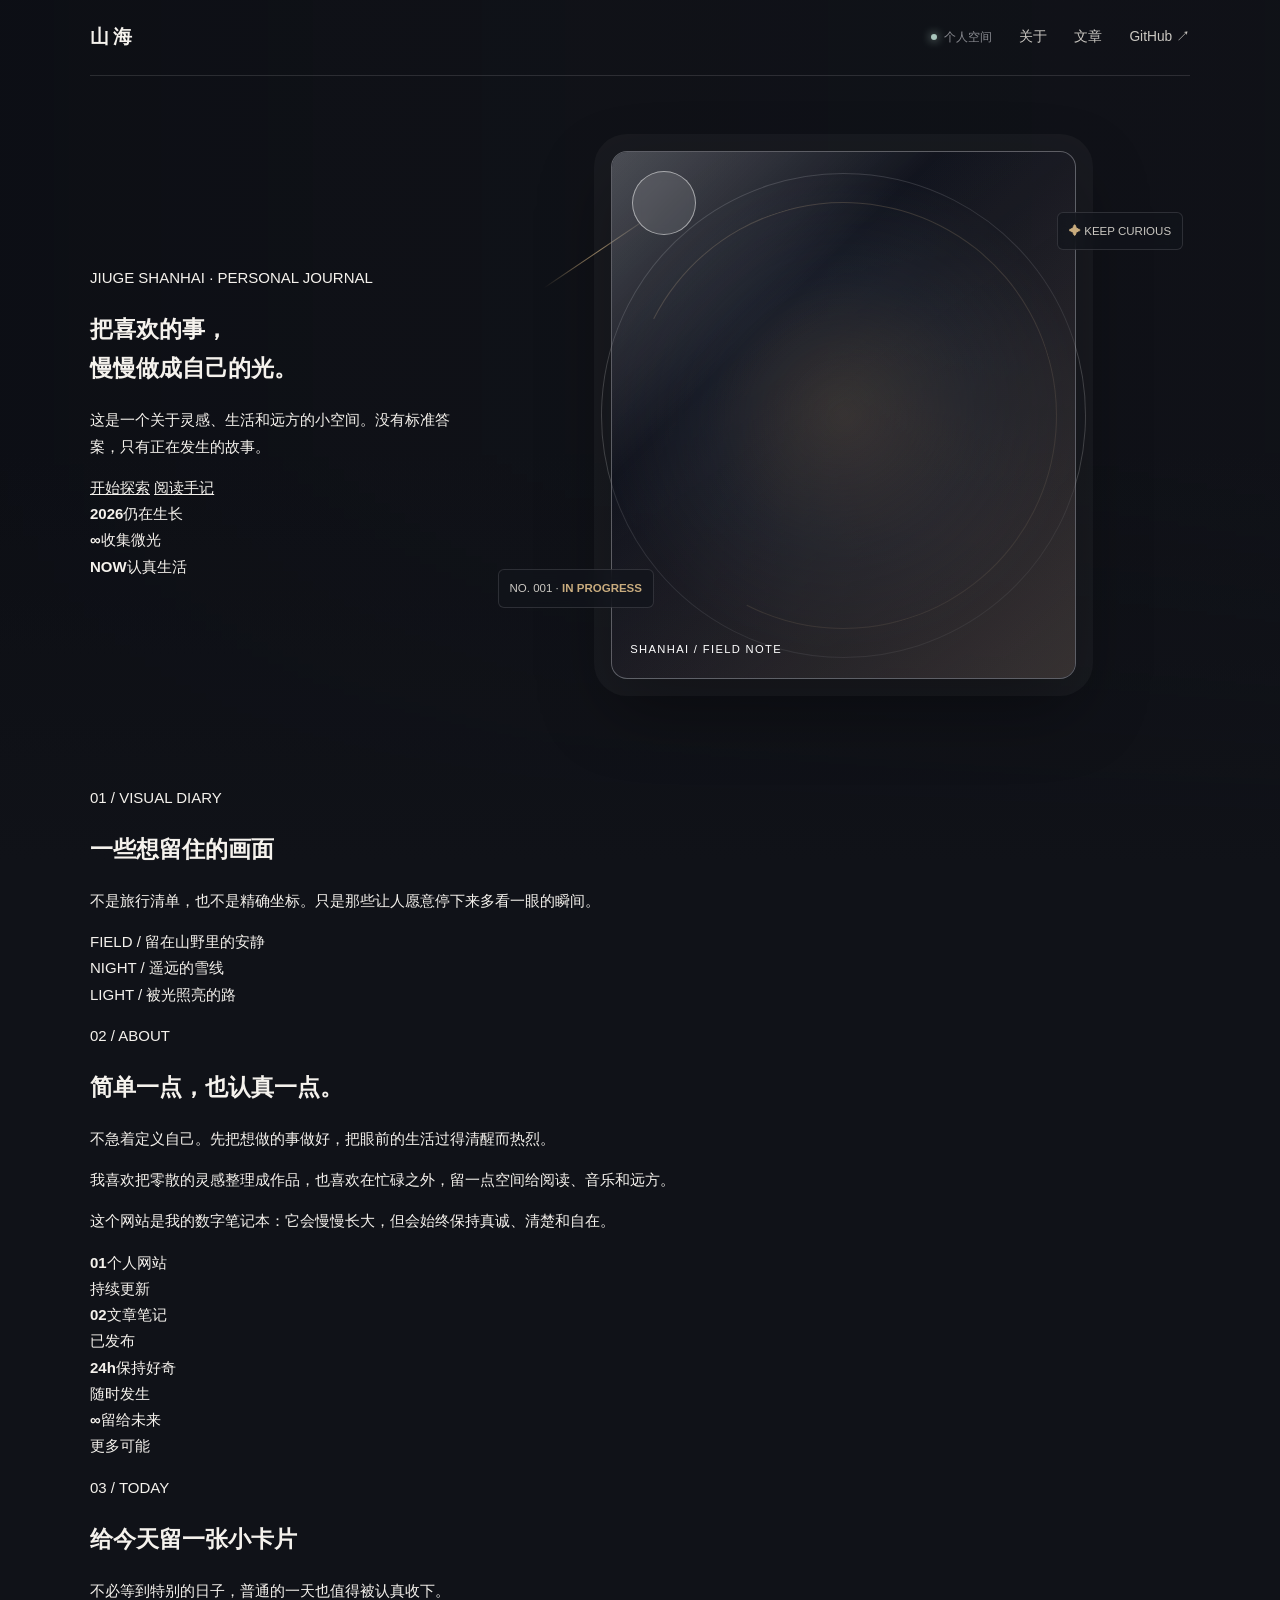
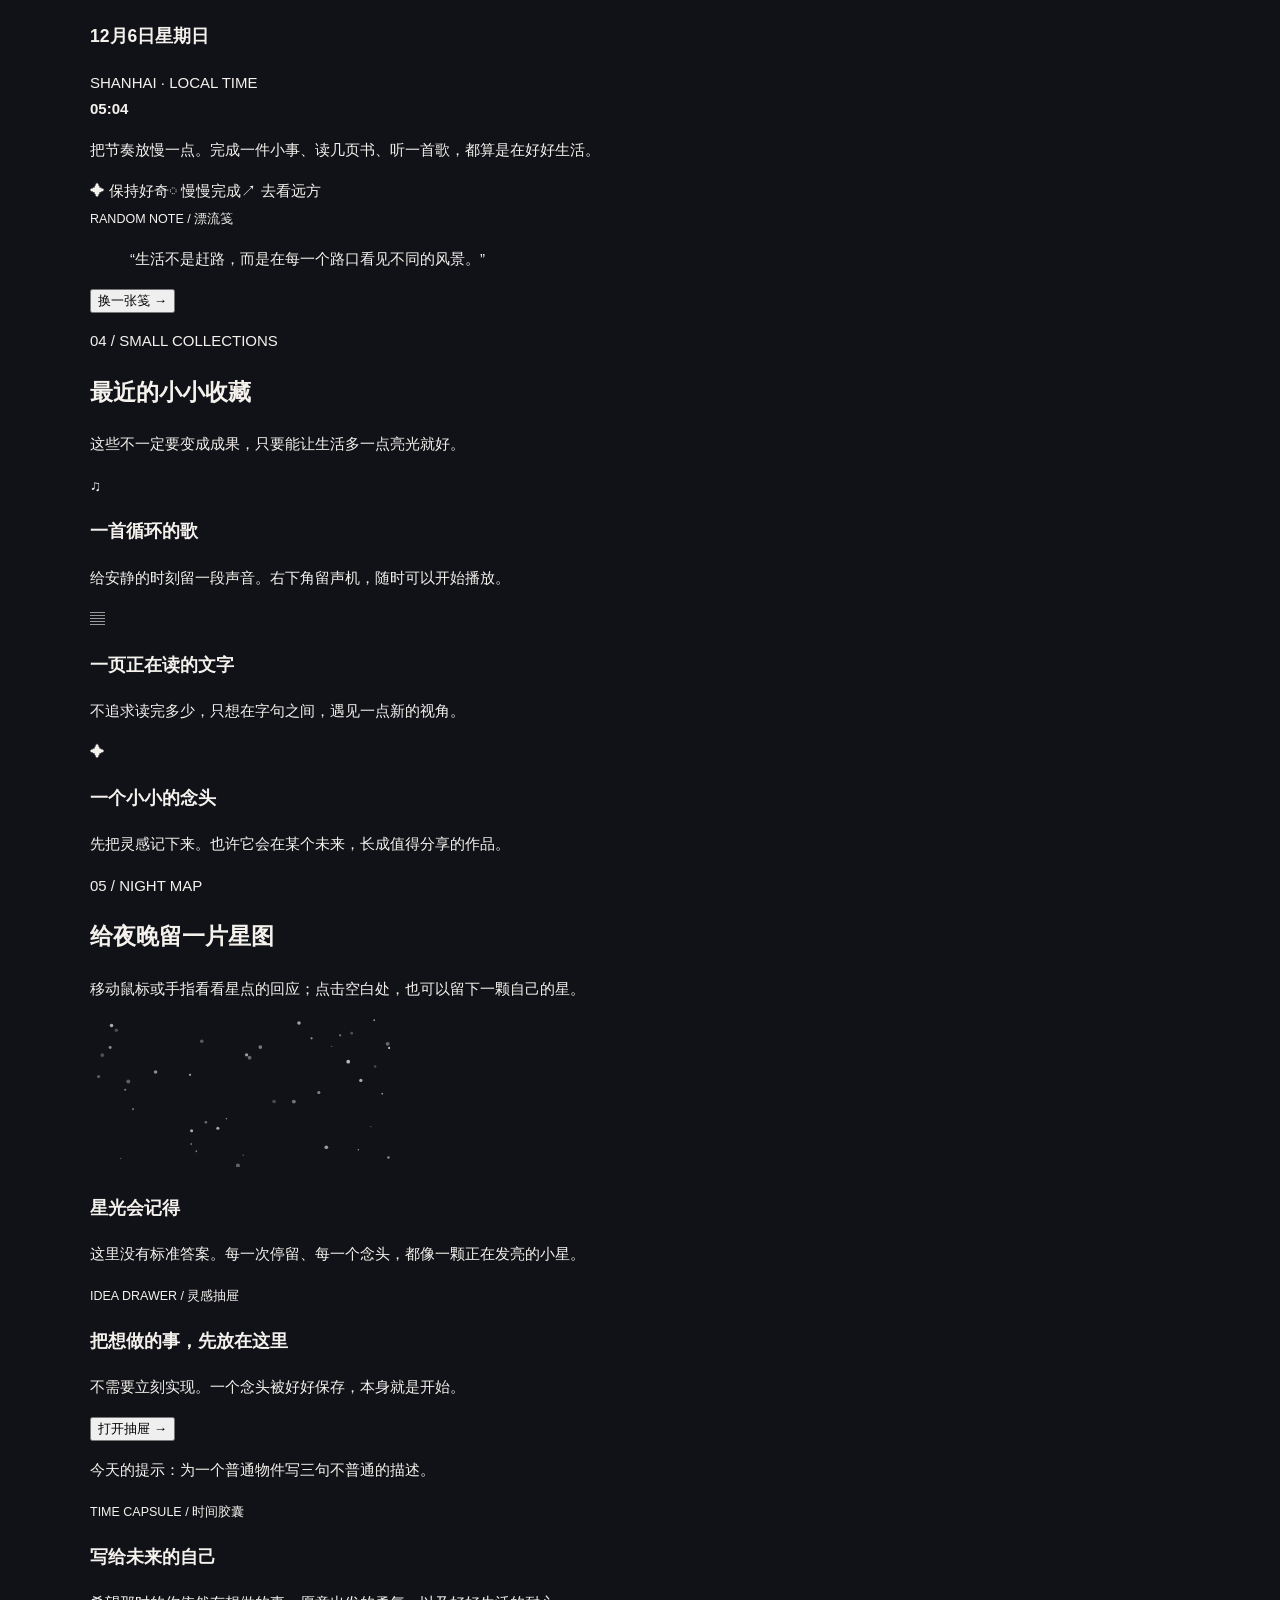
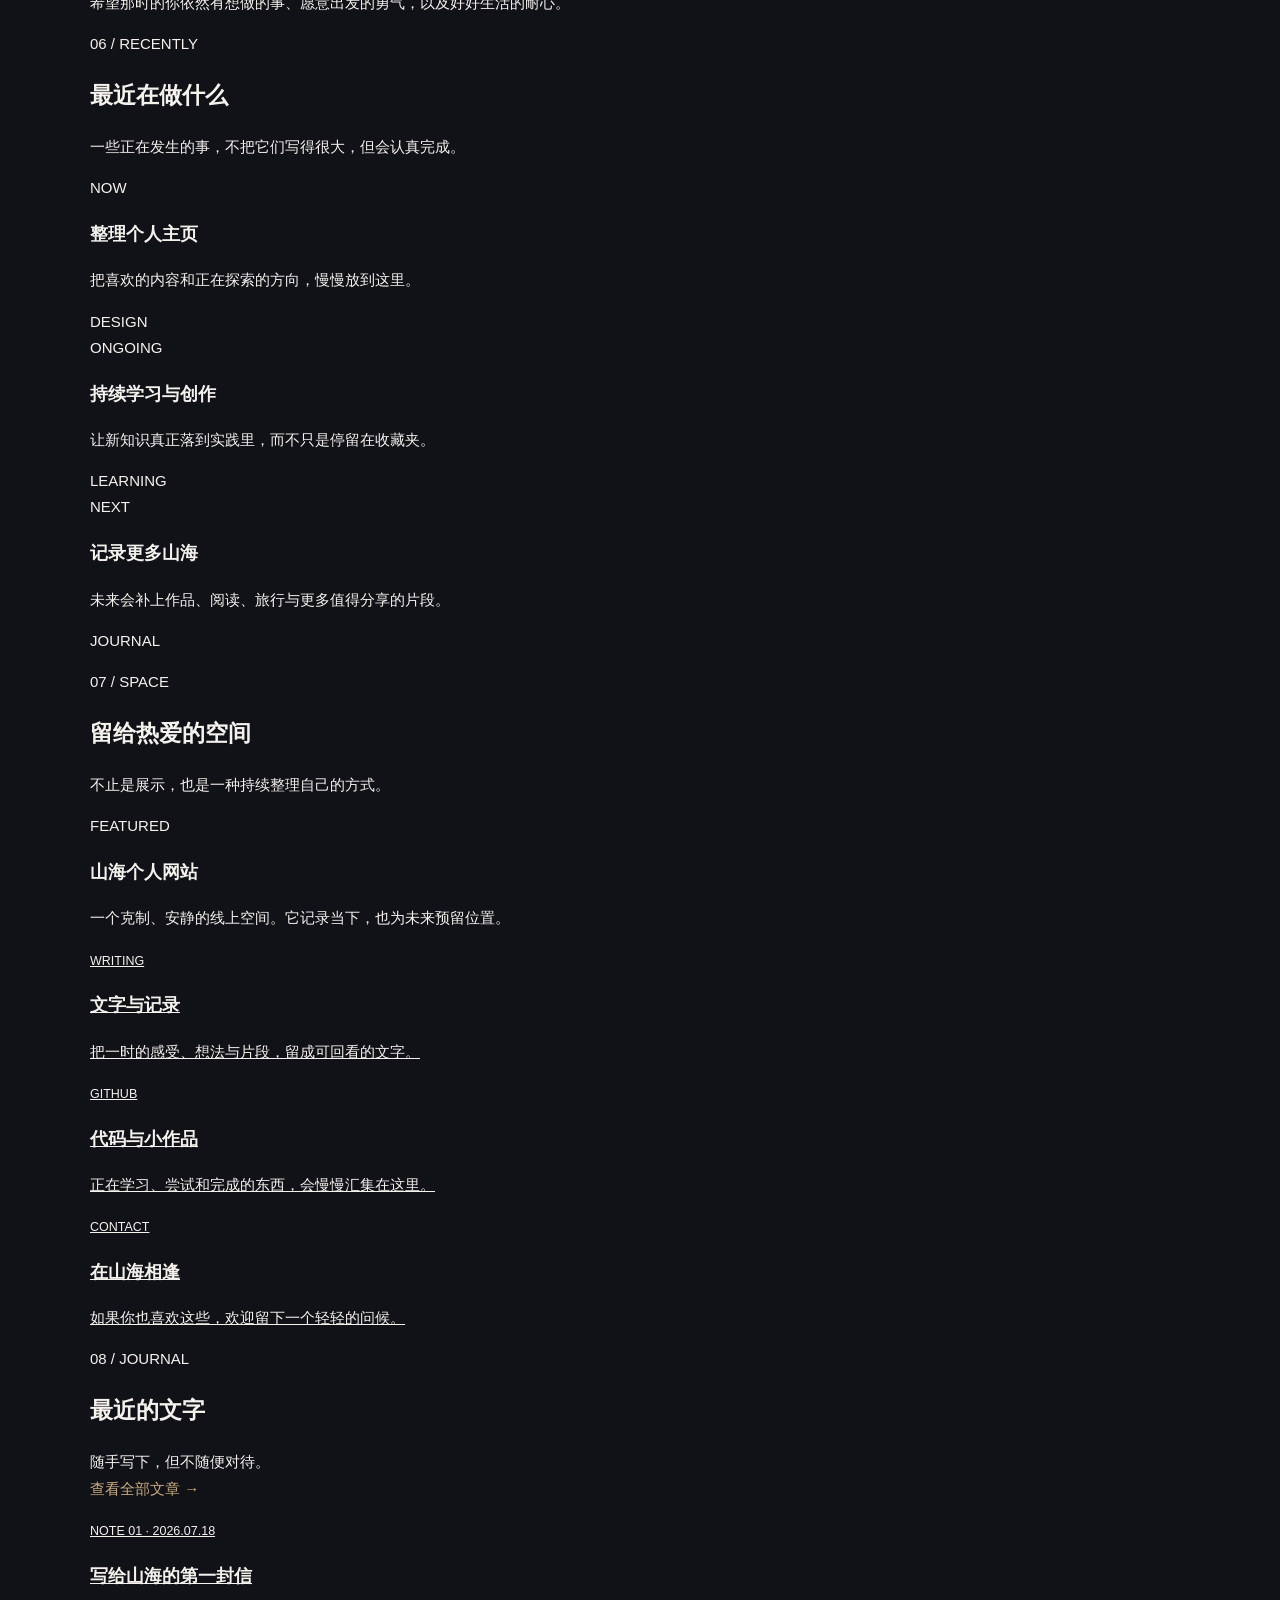
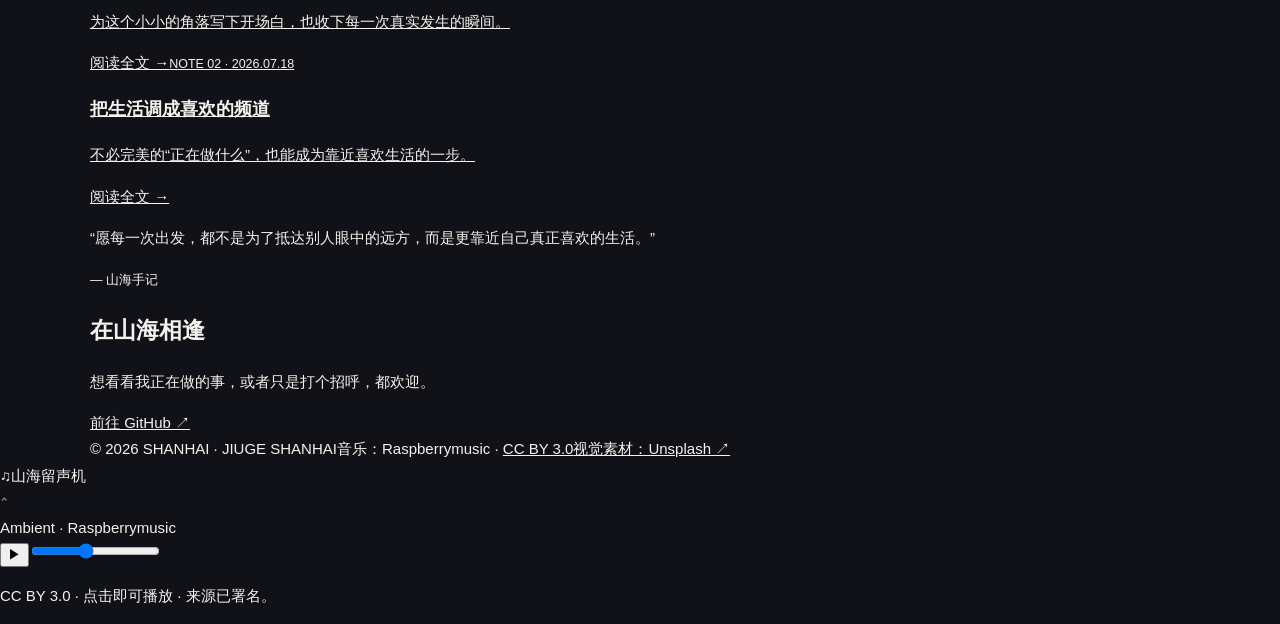
==== commit b3e2776b: "chore: clarify visual asset attribution" ====
--- a/index.html
+++ b/index.html
@@ -18,7 +18,7 @@
 <section class="block" id="journal"><div class="section-head"><div><p class="section-tag">08 / JOURNAL</p><h2>最近的文字</h2></div><p>随手写下，但不随便对待。<br><a href="./journal.html" style="color:var(--accent);text-decoration:none">查看全部文章 →</a></p></div><div class="journal"><a class="post" href="./posts/first-letter.html"><small>NOTE 01 · 2026.07.18</small><h3>写给山海的第一封信</h3><p>为这个小小的角落写下开场白，也收下每一次真实发生的瞬间。</p><span>阅读全文 →</span></a><a class="post" href="./posts/now.html"><small>NOTE 02 · 2026.07.18</small><h3>把生活调成喜欢的频道</h3><p>不必完美的“正在做什么”，也能成为靠近喜欢生活的一步。</p><span>阅读全文 →</span></a></div></section>
 <section class="block"><div class="quote"><p>“愿每一次出发，都不是为了抵达别人眼中的远方，而是更靠近自己真正喜欢的生活。”</p><small>— 山海手记</small></div></section>
 <section class="block" id="contact"><div class="contact"><div><h2>在山海相逢</h2><p>想看看我正在做的事，或者只是打个招呼，都欢迎。</p></div><a class="button primary" href="https://github.com/xinyuanlinux" target="_blank" rel="noreferrer">前往 GitHub ↗</a></div></section>
-</main><footer class="wrap"><span>© 2026 SHANHAI · JIUGE SHANHAI</span><span>音乐：Raspberrymusic · <a href="https://creativecommons.org/licenses/by/3.0/" target="_blank" rel="noreferrer">CC BY 3.0</a></span><a href="https://unsplash.com/photos/1519681393784-d120267933ba" target="_blank" rel="noreferrer">背景图片：Unsplash ↗</a></footer>
+</main><footer class="wrap"><span>© 2026 SHANHAI · JIUGE SHANHAI</span><span>音乐：Raspberrymusic · <a href="https://creativecommons.org/licenses/by/3.0/" target="_blank" rel="noreferrer">CC BY 3.0</a></span><a href="https://unsplash.com/photos/1519681393784-d120267933ba" target="_blank" rel="noreferrer">视觉素材：Unsplash ↗</a></footer>
 <aside class="music" id="music"><div class="music-top" id="musicToggle" role="button" tabindex="0" aria-expanded="false"><div class="music-title"><span class="disc">♫</span><span>山海留声机</span></div><span class="chevron">⌃</span></div><div class="music-body"><div class="track" id="track">Ambient · Raspberrymusic</div><div class="controls"><button class="play" id="play" aria-label="播放或暂停">▶</button><input class="range" id="volume" type="range" min="0" max="100" value="42" aria-label="音量"></div><p class="hint">CC BY 3.0 · 点击即可播放 · 来源已署名。</p></div><audio id="audio" preload="none" loop src="https://upload.wikimedia.org/wikipedia/commons/8/8c/Raspberrymusic_-_Ambient_%2810_minutes%29.flac"></audio></aside>
 <script>
 const music=document.querySelector('#music'),toggle=document.querySelector('#musicToggle'),audio=document.querySelector('#audio'),play=document.querySelector('#play'),track=document.querySelector('#track'),volume=document.querySelector('#volume');const open=()=>{music.classList.toggle('open');toggle.setAttribute('aria-expanded',music.classList.contains('open'))};toggle.addEventListener('click',open);toggle.addEventListener('keydown',e=>{if(e.key==='Enter'||e.key===' '){e.preventDefault();open()}});play.addEventListener('click',async()=>{if(audio.paused){try{await audio.play()}catch(e){track.textContent='播放受阻，请再点一次'}}else audio.pause()});audio.addEventListener('play',()=>{music.classList.add('playing');play.textContent='Ⅱ';track.textContent='Ambient · Raspberrymusic'});audio.addEventListener('pause',()=>{music.classList.remove('playing');play.textContent='▶'});audio.addEventListener('error',()=>{track.textContent='音源暂不可用，请稍后重试'});volume.addEventListener('input',()=>audio.volume=volume.value/100);audio.volume=.42;
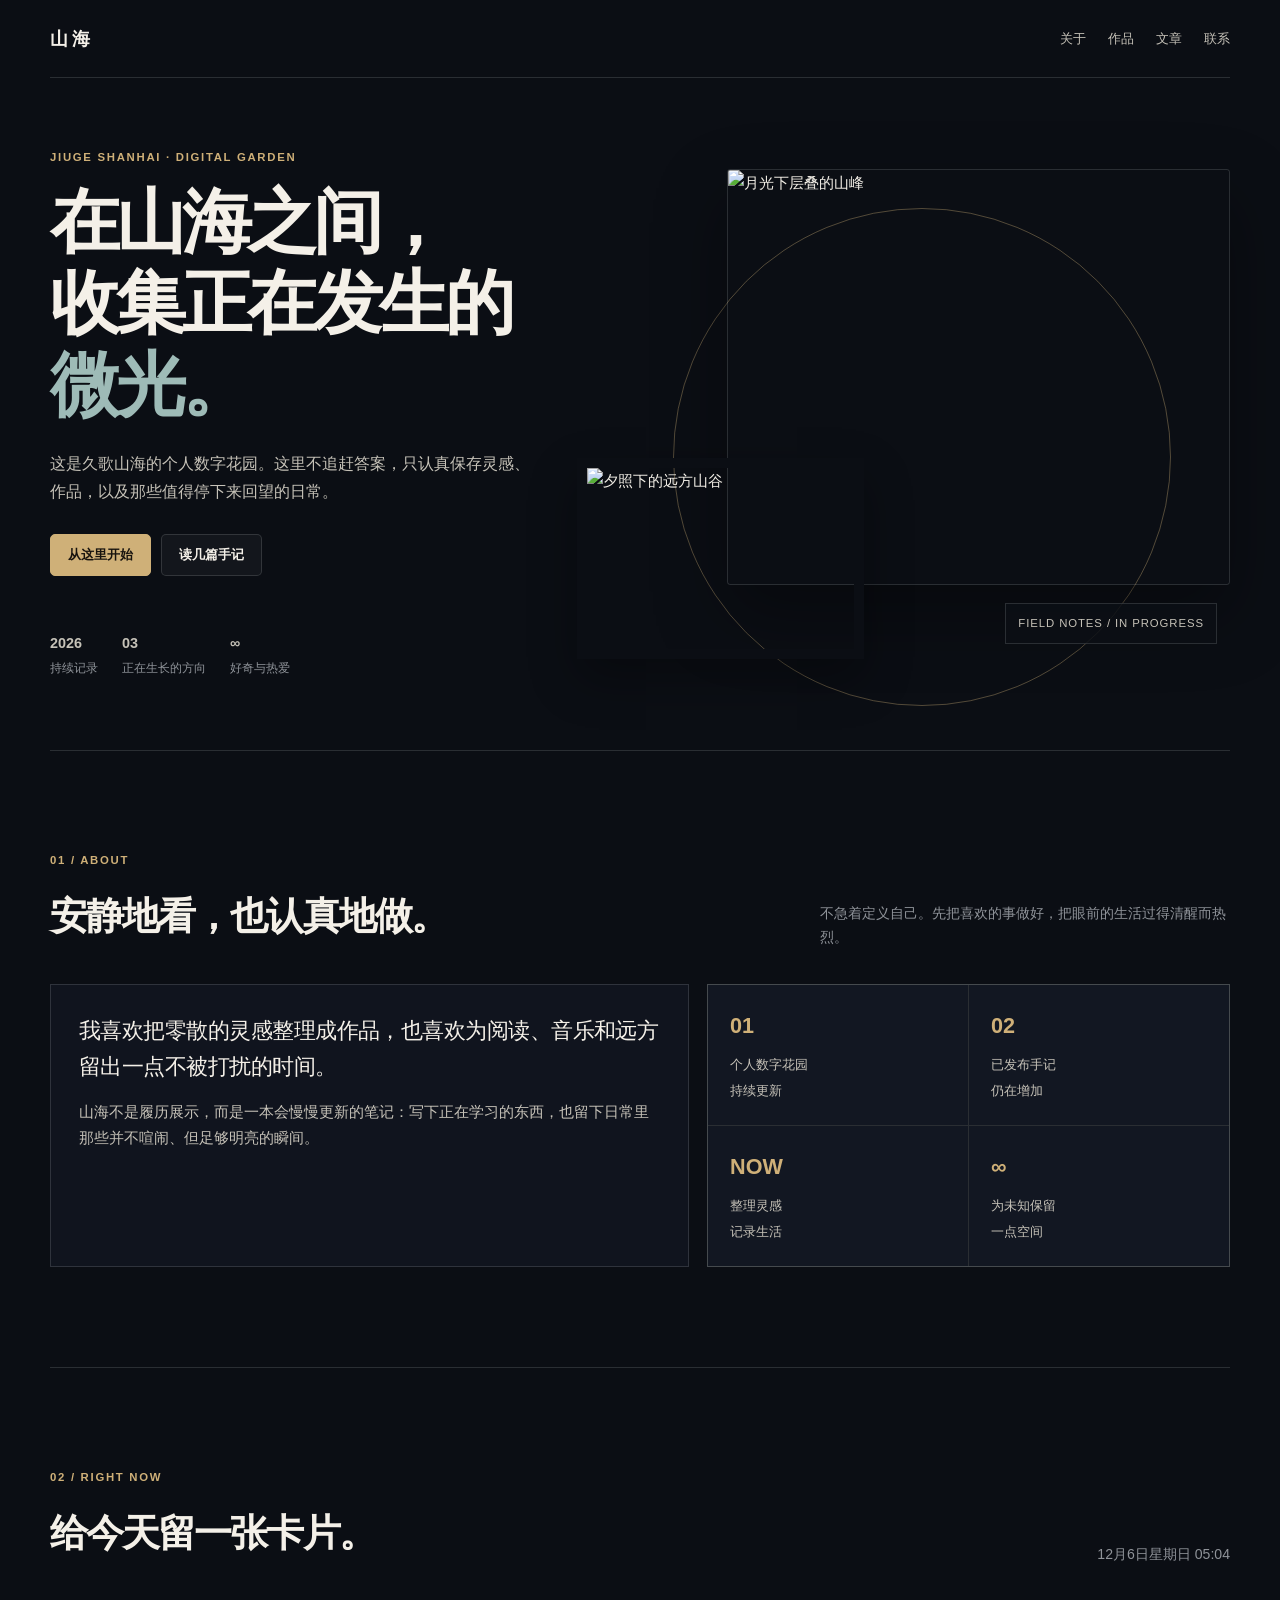
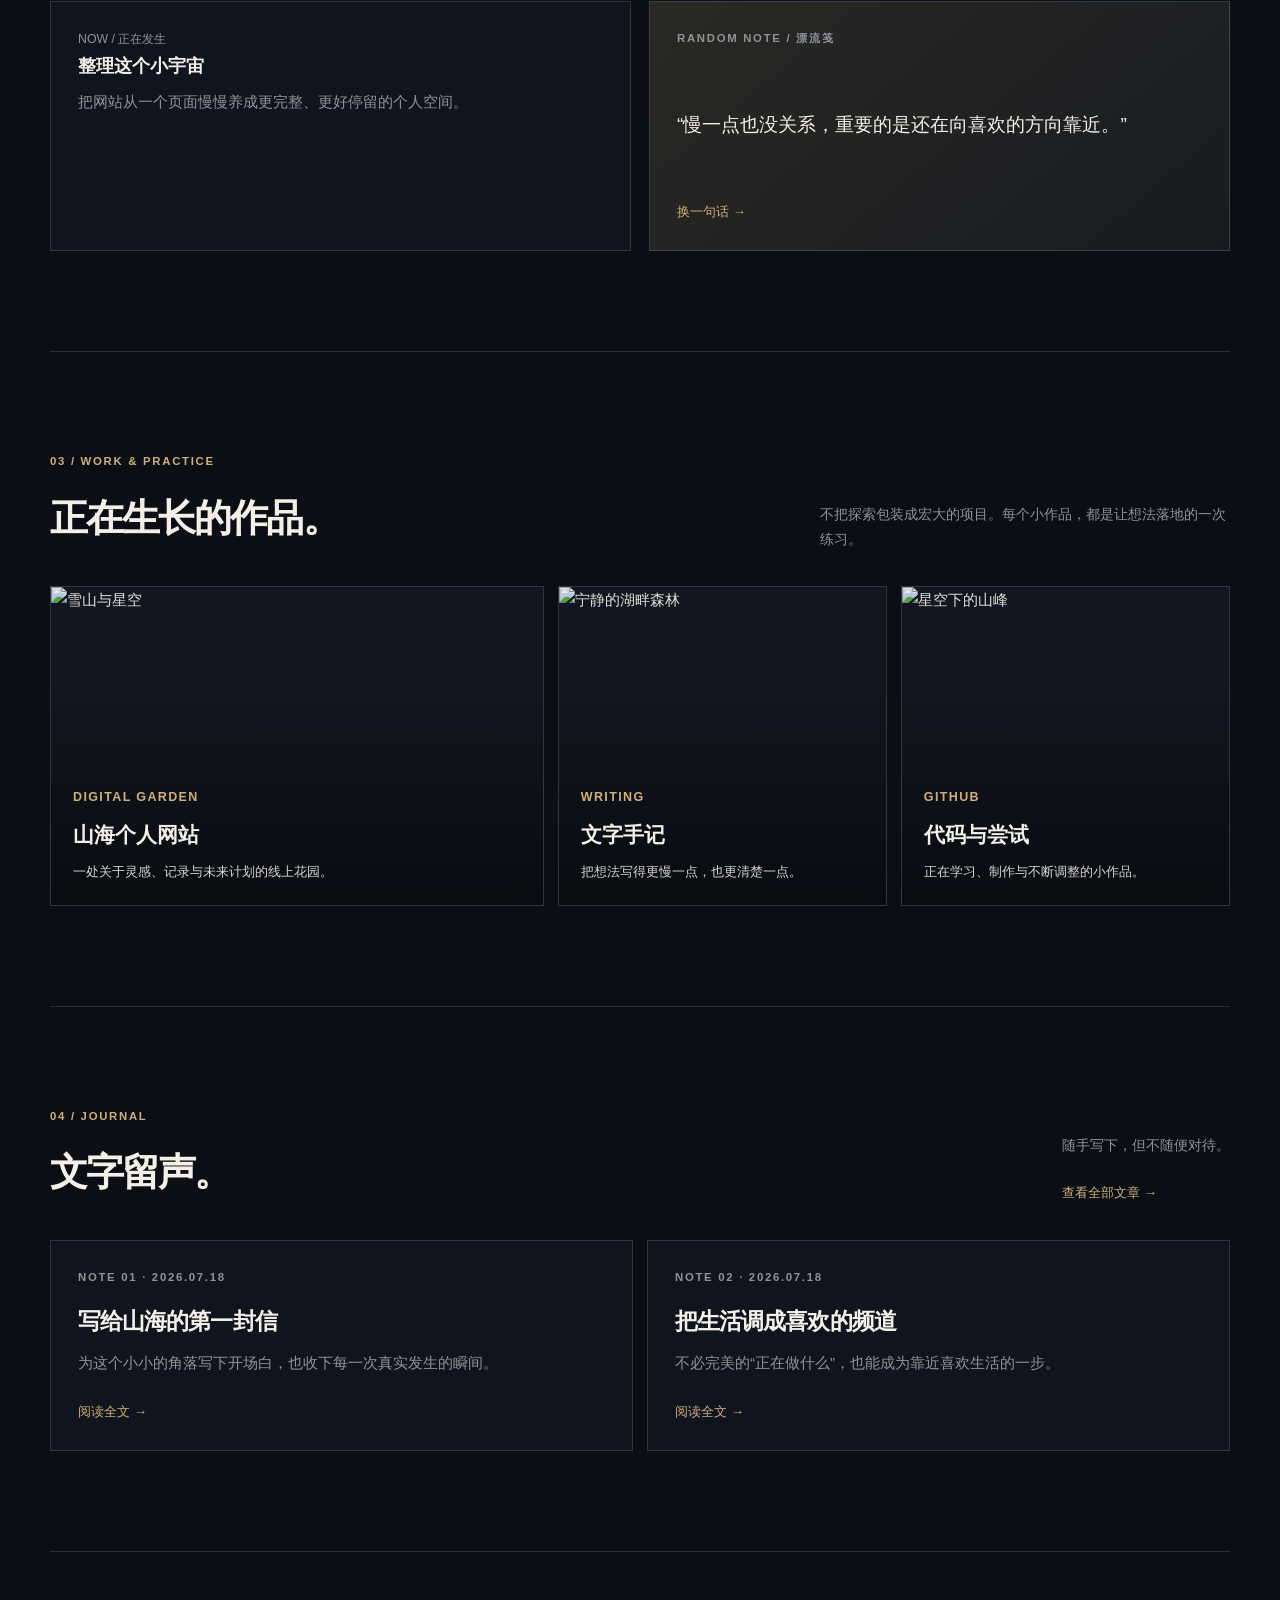
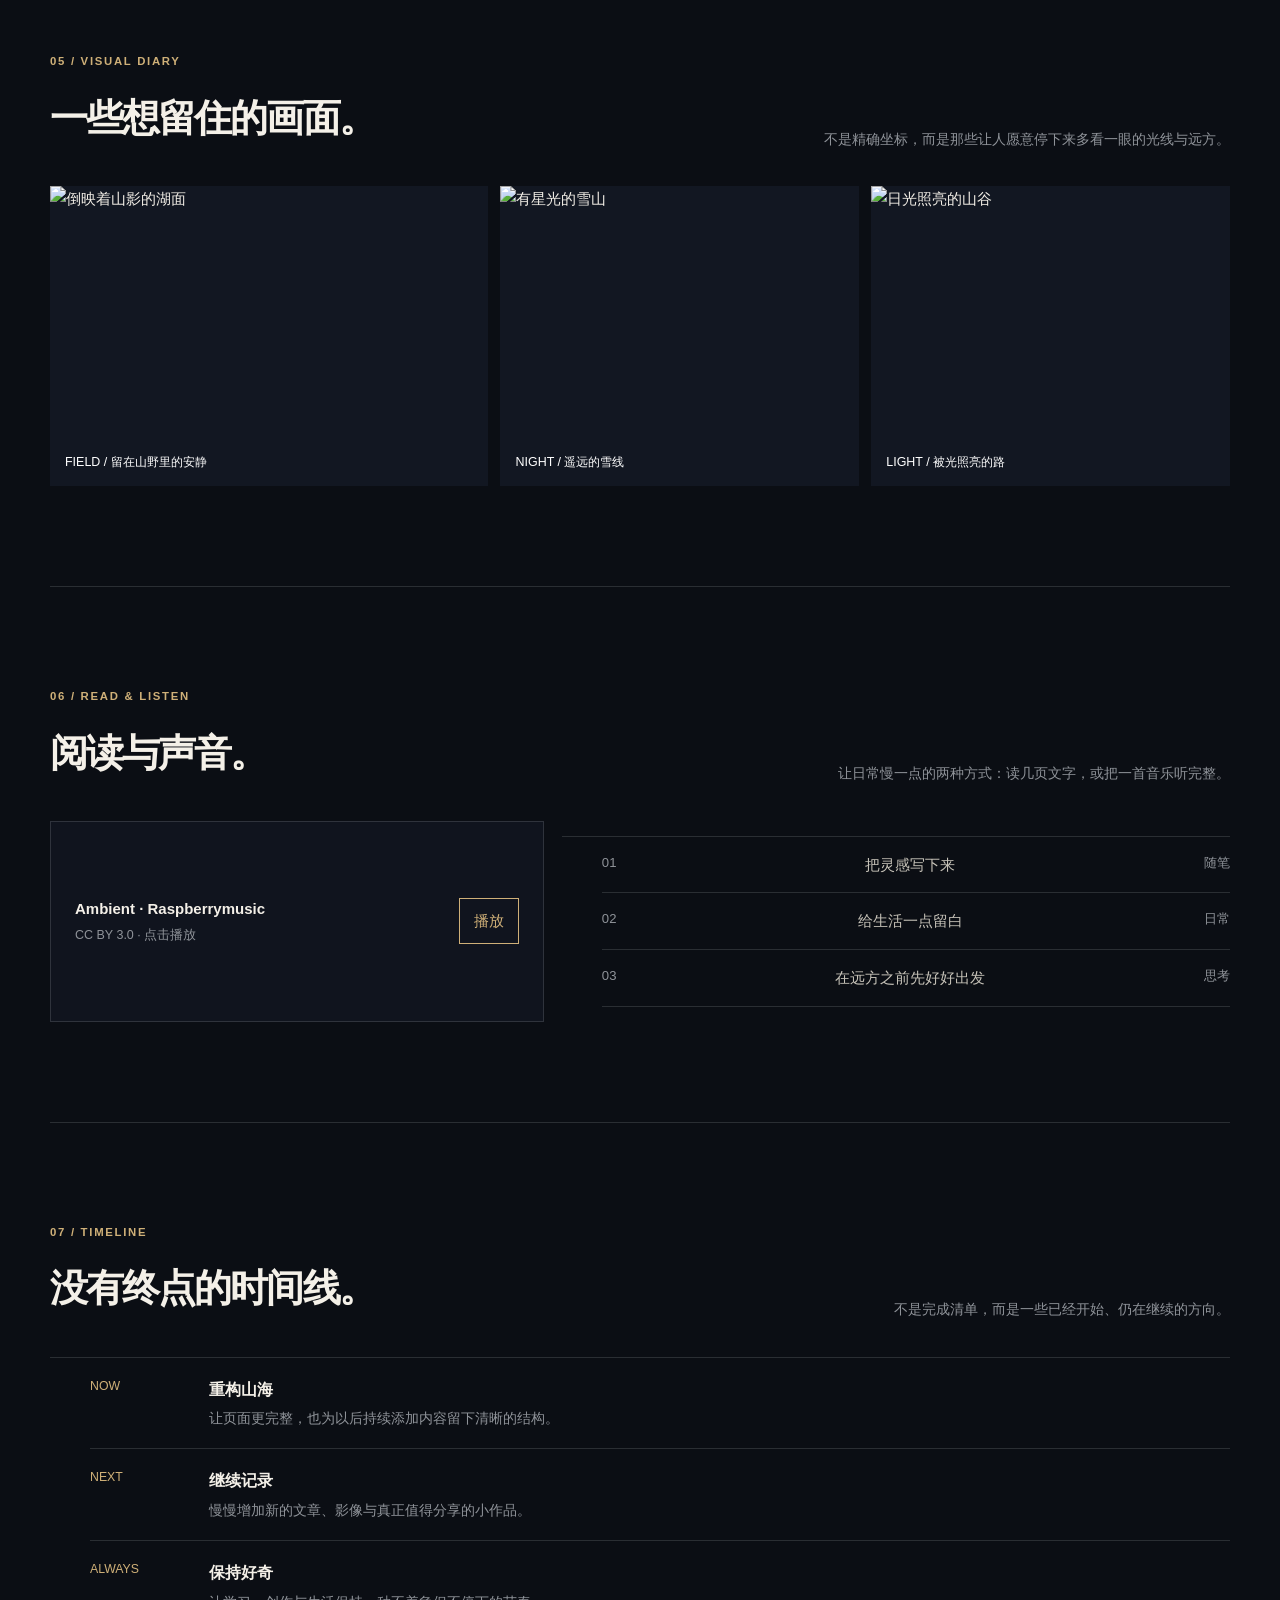
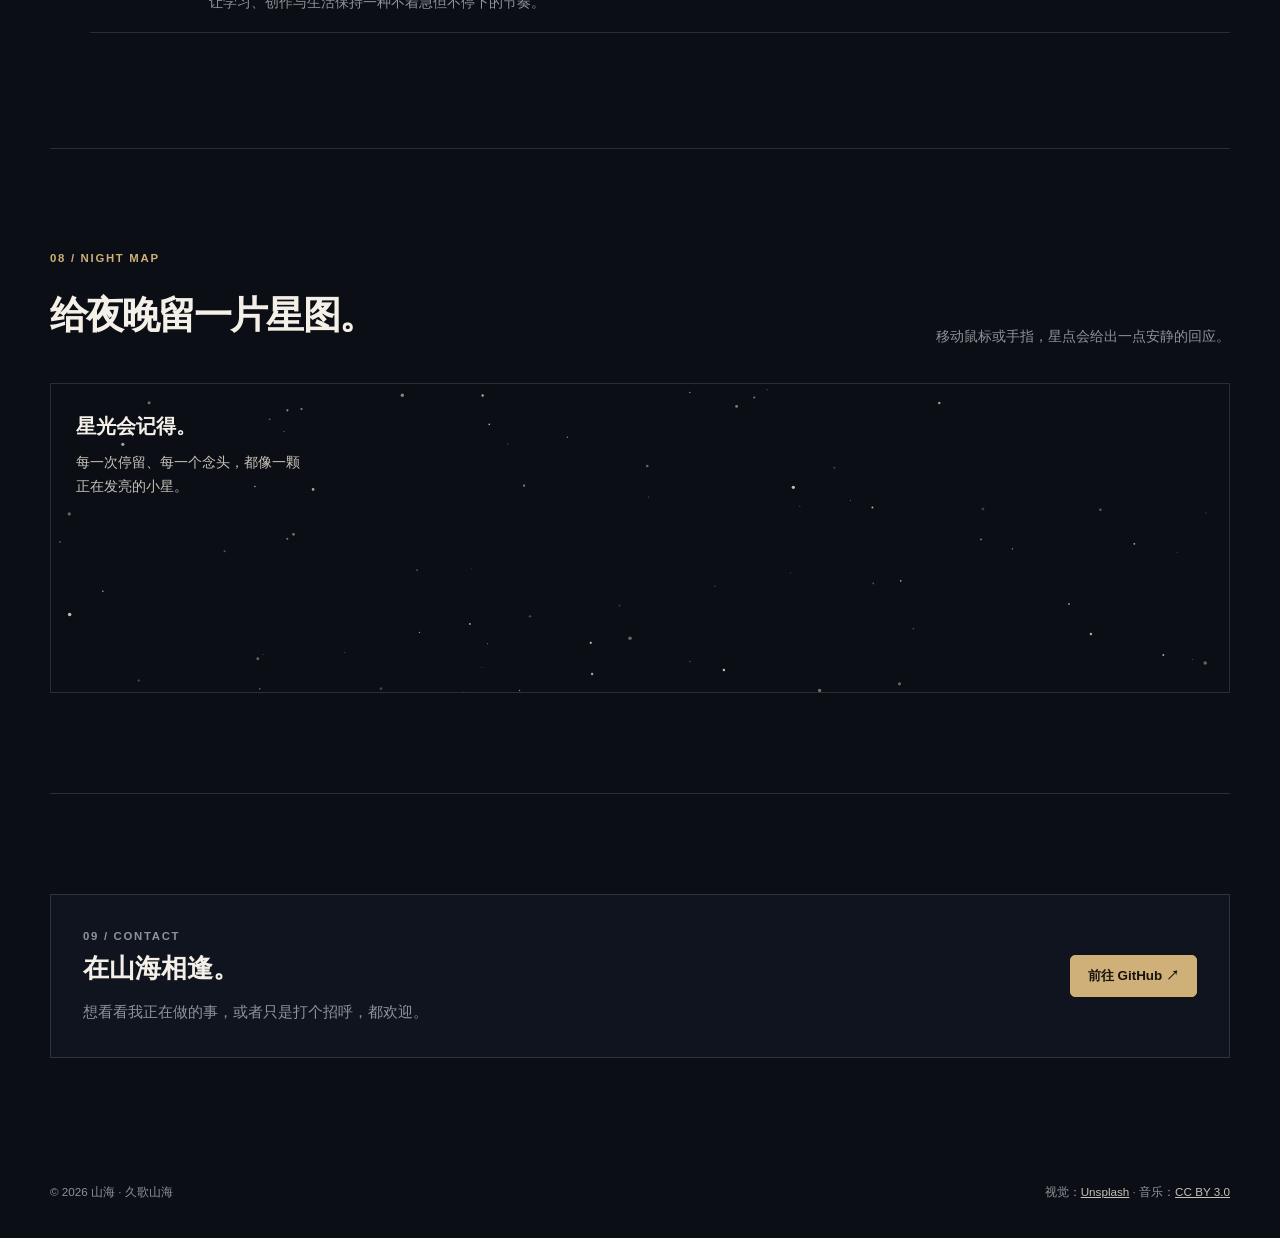
==== commit 921a7f50: "refactor: rebuild homepage as a structured digital garden" ====
--- a/index.html
+++ b/index.html
@@ -1,28 +1,110 @@
 <!doctype html>
 <html lang="zh-CN">
 <head>
-<meta charset="utf-8"><meta name="viewport" content="width=device-width,initial-scale=1"><meta name="theme-color" content="#11131a"><meta name="description" content="山海 · 久歌山海的个人空间"><title>山海 · 久歌山海</title>
-<style>
-:root{--bg:#101218;--surface:rgba(24,27,37,.78);--surface2:#191c25;--ink:#f5f2ed;--soft:#cac7c1;--muted:#898a90;--line:rgba(255,255,255,.12);--accent:#c9ac7e;--accent2:#a9c5bc}*{box-sizing:border-box}html{scroll-behavior:smooth}body{margin:0;min-width:320px;background:var(--bg);color:var(--ink);font:15px/1.75 -apple-system,BlinkMacSystemFont,"Segoe UI","PingFang SC","Microsoft YaHei",Arial,sans-serif;overflow-x:hidden}a{color:inherit}.back{position:fixed;inset:0;z-index:-2;background:linear-gradient(90deg,rgba(13,15,21,.96),rgba(16,18,24,.82) 43%,rgba(16,18,24,.72)),url("https://images.unsplash.com/photo-1519681393784-d120267933ba?auto=format&fit=crop&w=2400&q=85") 68% center/cover}.back:after{content:"";position:absolute;inset:0;background:linear-gradient(180deg,transparent 50%,#101218 96%)}.wrap{width:min(1100px,calc(100% - 40px));margin:auto}.nav{display:flex;align-items:center;justify-content:space-between;height:76px;border-bottom:1px solid var(--line)}.brand{font-size:1.16rem;font-weight:750;letter-spacing:.24em;text-decoration:none}.nav-right{display:flex;gap:27px;align-items:center;font-size:.86rem;color:var(--soft)}.nav-right a{text-decoration:none;transition:color .2s}.nav-right a:hover{color:var(--accent)}.mark{display:flex;gap:7px;align-items:center;font-size:.72rem;color:var(--muted)}.mark i{width:6px;height:6px;border-radius:50%;background:var(--accent2);box-shadow:0 0 10px var(--accent2)}.hero{min-height:660px;display:grid;grid-template-columns:.72fr 1.28fr;gap:18px;align-items:center;padding:64px 0 80px}.hero-inner{max-width:590px}.hero-visual{position:relative;min-height:550px;display:grid;place-items:center}.aura{position:absolute;width:510px;aspect-ratio:1;border-radius:50%;background:radial-gradient(circle,rgba(200,172,126,.34),rgba(121,151,174,.13) 38%,transparent 68%);filter:blur(5px);animation:pulse 6s ease-in-out infinite}.orbit-ring{position:absolute;width:485px;aspect-ratio:1;border:1px solid rgba(255,255,255,.22);border-radius:50%;transform:rotate(-18deg)}.orbit-ring:before{content:"";position:absolute;inset:28px;border:1px solid rgba(201,172,126,.35);border-radius:50%;border-left-color:transparent}.moon-card{position:relative;width:min(465px,76vw);aspect-ratio:.88;border:1px solid rgba(255,255,255,.32);border-radius:16px;overflow:hidden;background:linear-gradient(145deg,rgba(30,37,58,.25),rgba(17,17,28,.8)),url("https://images.unsplash.com/photo-1464822759023-fed622ff2c3b?auto=format&fit=crop&w=1100&q=85") center/cover;box-shadow:0 0 0 17px rgba(255,255,255,.035),0 28px 70px rgba(0,0,0,.38);animation:float 6s ease-in-out infinite}.moon-card:after{content:"";position:absolute;inset:0;background:linear-gradient(135deg,rgba(255,255,255,.24),transparent 33%,rgba(201,172,126,.2));mix-blend-mode:screen}.moon-card:before{content:"";position:absolute;z-index:1;left:20px;top:19px;width:62px;height:62px;border:1px solid rgba(255,255,255,.5);border-radius:50%;background:rgba(255,255,255,.11);backdrop-filter:blur(4px)}.moon-meta{position:absolute;left:18px;bottom:19px;z-index:1;font-size:.7rem;letter-spacing:.12em;color:#fff}.visual-label{position:absolute;z-index:2;padding:8px 11px;border:1px solid var(--line);border-radius:6px;background:rgba(18,20,28,.7);backdrop-filter:blur(8px);color:var(--soft);font-size:.72rem}.visual-label.one{top:13%;right:1%;animation:float 5s ease-in-out -1s infinite}.visual-label.two{bottom:15%;left:0;animation:float 6.5s ease-in-out -3s infinite}.visual-label b{color:var(--accent);font-weight:600}.shooting{position:absolute;top:20%;left:5%;width:135px;height:1px;background:linear-gradient(90deg,transparent,var(--accent),transparent);transform:rotate(-34deg);opacity:.8;animation:shoot 7s ease-in-out infinite}@keyframes float{50%{transform:translateY(-12px)}}@keyframes pulse{50%{transform:scale(1.08);opacity:.7}}@keyframes shoot{0%,65%{opacity:0;transform:translate(-45px,20px) rotate(-34deg)}75%{opacity:.8}100%{opacity:0;transform:translate(120px,-70px) rotate(-34deg)}.kicker,.section-tag{margin:0 0 19px;color:var(--accent);font-size:.72rem;font-weight:700;letter-spacing:.15em}.hero h1{margin:0;font-size:clamp(2rem,3.1vw,3.15rem);font-weight:650;line-height:1.34;letter-spacing:-.035em}.hero h1 span{color:#d6e5dd}.hero p.desc{max-width:505px;margin:20px 0 27px;color:var(--soft);font-size:1.02rem}.button{display:inline-flex;align-items:center;justify-content:center;min-height:43px;padding:0 19px;border:1px solid var(--line);border-radius:7px;background:rgba(255,255,255,.04);font-size:.87rem;text-decoration:none;transition:.2s}.button:hover{border-color:var(--accent);background:rgba(201,172,126,.12);transform:translateY(-2px)}.button.primary{border-color:var(--accent);background:var(--accent);color:#1a1713;font-weight:700}.button.primary:hover{background:#dfc493}.hero-meta{display:flex;gap:26px;margin-top:73px;color:var(--muted);font-size:.77rem}.hero-meta b{display:block;margin-bottom:2px;color:var(--soft);font-size:.85rem;font-weight:600}.block{padding:94px 0;border-top:1px solid var(--line)}.section-head{display:flex;justify-content:space-between;gap:28px;align-items:baseline;margin-bottom:35px}.section-head h2{margin:0;font-size:clamp(1.65rem,3vw,2.45rem);font-weight:650;letter-spacing:-.045em}.section-head p{max-width:392px;margin:0;color:var(--muted);font-size:.88rem}.about{display:grid;grid-template-columns:1.15fr .85fr;gap:18px}.about-card{padding:32px;border:1px solid var(--line);background:var(--surface);border-radius:12px;backdrop-filter:blur(12px)}.about-card .lead{margin:0;color:var(--ink);font-size:clamp(1.24rem,2.3vw,1.63rem);line-height:1.65;letter-spacing:-.025em}.about-card .small{margin:20px 0 0;color:var(--soft)}.stats{display:grid;grid-template-columns:1fr 1fr;gap:1px;background:var(--line);border:1px solid var(--line);border-radius:12px;overflow:hidden}.stat{min-height:128px;padding:22px;background:var(--surface2)}.stat strong{display:block;margin-bottom:8px;color:var(--accent);font-size:1.48rem;font-weight:550}.stat span{color:var(--soft);font-size:.82rem}.timeline{border-top:1px solid var(--line)}.timeline-row{display:grid;grid-template-columns:104px 1fr auto;gap:25px;align-items:center;padding:21px 0;border-bottom:1px solid var(--line)}.timeline-row time{color:var(--accent);font-size:.78rem;font-variant-numeric:tabular-nums}.timeline-row h3{margin:0 0 3px;font-size:1.02rem;font-weight:620}.timeline-row p{margin:0;color:var(--muted);font-size:.84rem}.pill{padding:5px 8px;border:1px solid var(--line);border-radius:999px;color:var(--soft);font-size:.7rem}.work-grid{display:grid;grid-template-columns:1.08fr .92fr;gap:18px}.work-feature,.work-list{border:1px solid var(--line);border-radius:12px;background:var(--surface);overflow:hidden}.work-feature{min-height:390px;position:relative;display:flex;align-items:flex-end;padding:31px;background:linear-gradient(180deg,transparent 28%,rgba(12,14,20,.92)),url("https://images.unsplash.com/photo-1464822759023-fed622ff2c3b?auto=format&fit=crop&w=1500&q=80") center/cover}.work-feature h3{margin:0 0 10px;font-size:clamp(1.5rem,3vw,2.2rem);font-weight:620;letter-spacing:-.04em}.work-feature p{max-width:470px;margin:0;color:#d5d2d0}.work-list{display:flex;flex-direction:column}.work-item{display:block;flex:1;padding:25px;border-bottom:1px solid var(--line);text-decoration:none;transition:.2s}.work-item:last-child{border:0}.work-item:hover{background:rgba(255,255,255,.045)}.work-item small{color:var(--accent);font-size:.72rem;font-weight:700;letter-spacing:.1em}.work-item h3{margin:9px 0 5px;font-size:1.12rem;font-weight:620}.work-item p{margin:0;color:var(--muted);font-size:.84rem}.journal{display:grid;grid-template-columns:1fr 1fr;gap:18px}.post{display:flex;min-height:245px;flex-direction:column;padding:27px;border:1px solid var(--line);border-radius:12px;background:var(--surface);text-decoration:none;transition:.2s}.post:hover{transform:translateY(-4px);border-color:rgba(201,172,126,.63)}.post small{color:var(--accent);font-size:.72rem;font-weight:700;letter-spacing:.1em}.post h3{margin:20px 0 9px;font-size:1.52rem;font-weight:620;letter-spacing:-.04em}.post p{margin:0;color:var(--muted)}.post span:last-child{margin-top:auto;padding-top:20px;color:var(--soft);font-size:.8rem}.quote{padding:42px;border:1px solid var(--line);border-radius:12px;background:linear-gradient(115deg,rgba(201,172,126,.13),rgba(169,197,188,.07));text-align:center}.quote p{max-width:740px;margin:0 auto;color:#f1e9dc;font-size:clamp(1.35rem,3vw,2.22rem);line-height:1.6;letter-spacing:-.035em}.quote small{display:block;margin-top:16px;color:var(--muted)}.contact{display:flex;align-items:center;justify-content:space-between;gap:30px;padding:30px;border:1px solid var(--line);border-radius:12px;background:var(--surface)}.contact h2{margin:0 0 7px;font-size:1.75rem;font-weight:620;letter-spacing:-.04em}.contact p{margin:0;color:var(--muted)}.moment-grid{display:grid;grid-template-columns:1.1fr .9fr;gap:18px}.day-card,.note-card{padding:30px;border:1px solid var(--line);border-radius:12px;background:var(--surface)}.day-title{display:flex;align-items:start;justify-content:space-between;gap:15px}.day-title h3{margin:0;font-size:1.5rem;font-weight:620;letter-spacing:-.04em}.local-time{color:var(--accent);font-size:1.55rem;font-variant-numeric:tabular-nums}.day-card p{max-width:570px;margin:18px 0 0;color:var(--soft)}.mood-row{display:flex;flex-wrap:wrap;gap:8px;margin-top:23px}.mood{padding:7px 10px;border:1px solid var(--line);border-radius:999px;color:var(--soft);font-size:.77rem}.note-card{display:flex;flex-direction:column;background:linear-gradient(140deg,rgba(201,172,126,.15),rgba(169,197,188,.08))}.note-card small{color:var(--accent);font-weight:700;letter-spacing:.1em}.note-card blockquote{margin:19px 0;color:#f4efe8;font-size:1.18rem;line-height:1.65}.note-button{align-self:flex-start;margin-top:auto;padding:0;border:0;background:none;color:var(--accent);font:inherit;font-size:.82rem;cursor:pointer}.scenes{display:grid;grid-template-columns:1.2fr .8fr .8fr;gap:12px}.scene{min-height:300px;position:relative;overflow:hidden;border-radius:12px;background-size:cover;background-position:center;transition:transform .35s,filter .35s}.scene:hover{transform:translateY(-6px);filter:brightness(1.1)}.scene:after{content:"";position:absolute;inset:0;background:linear-gradient(0deg,rgba(11,12,18,.72),transparent 58%)}.scene-main{background-image:url("https://images.unsplash.com/photo-1470770841072-f978cf4d019e?auto=format&fit=crop&w=1300&q=85")}.scene-2{background-image:url("https://images.unsplash.com/photo-1519608487953-e999c86e7450?auto=format&fit=crop&w=900&q=85")}.scene-3{background-image:url("https://images.unsplash.com/photo-1500530855697-b586d89ba3ee?auto=format&fit=crop&w=900&q=85")}.scene span{position:absolute;z-index:1;left:18px;bottom:16px;color:#fff;font-size:.8rem;letter-spacing:.08em}.shelf{display:grid;grid-template-columns:repeat(3,1fr);gap:18px}.shelf-card{min-height:195px;padding:23px;border:1px solid var(--line);border-radius:12px;background:var(--surface);transition:.2s}.shelf-card:hover{transform:translateY(-4px);border-color:rgba(201,172,126,.6)}.shelf-icon{color:var(--accent);font-size:1.3rem}.shelf-card h3{margin:22px 0 7px;font-size:1.05rem;font-weight:620}.shelf-card p{margin:0;color:var(--muted);font-size:.84rem}.garden{display:grid;grid-template-columns:1.08fr .92fr;gap:18px}.star-card{position:relative;min-height:390px;overflow:hidden;border:1px solid var(--line);border-radius:12px;background:radial-gradient(circle at 70% 20%,rgba(169,197,188,.13),transparent 30%),#151823}.star-card canvas{position:absolute;inset:0;width:100%;height:100%;cursor:crosshair}.star-copy{position:relative;z-index:1;max-width:275px;padding:28px;pointer-events:none}.star-copy h3{margin:0 0 10px;font-size:1.4rem;font-weight:620}.star-copy p{margin:0;color:var(--soft);font-size:.86rem}.capsules{display:grid;gap:18px}.capsule{padding:25px;border:1px solid var(--line);border-radius:12px;background:var(--surface)}.capsule small{color:var(--accent);font-weight:700;letter-spacing:.1em}.capsule h3{margin:12px 0 7px;font-size:1.2rem;font-weight:620}.capsule p{margin:0;color:var(--muted);font-size:.86rem}.drawer{padding:0;border:0;background:none;color:var(--accent);font:inherit;font-size:.82rem;cursor:pointer}.drawer-text{display:none;margin-top:13px!important;color:var(--soft)!important}.drawer-text.show{display:block}.music{position:fixed;right:20px;bottom:20px;z-index:3;width:min(335px,calc(100vw - 30px));padding:13px 15px;border:1px solid var(--line);border-radius:10px;background:rgba(18,20,28,.88);backdrop-filter:blur(18px);box-shadow:0 18px 48px rgba(0,0,0,.3);transform:translateY(calc(100% - 56px));transition:transform .3s}.music.open{transform:translateY(0)}.music-top{display:flex;align-items:center;justify-content:space-between;cursor:pointer}.music-title{display:flex;align-items:center;gap:9px;font-size:.82rem;font-weight:650}.disc{display:grid;place-items:center;width:29px;height:29px;border:1px solid var(--accent);border-radius:50%;color:var(--accent);animation:spin 5s linear infinite;animation-play-state:paused}.music.playing .disc{animation-play-state:running}.music.open .chevron{transform:rotate(180deg)}.chevron{transition:.25s}.music-body{padding-top:14px}.track{margin-bottom:10px;overflow:hidden;color:var(--soft);font-size:.8rem;text-overflow:ellipsis;white-space:nowrap}.controls{display:grid;grid-template-columns:39px 1fr;gap:12px;align-items:center}.play{height:39px;border:0;border-radius:6px;background:var(--accent);color:#1a1713;cursor:pointer}.range{width:100%;accent-color:var(--accent)}.upload{display:block;margin-top:11px;padding:8px;border:1px dashed var(--line);color:var(--soft);font-size:.75rem;text-align:center;cursor:pointer}.upload input{display:none}.hint{margin:8px 0 0;color:var(--muted);font-size:.69rem}footer{display:flex;justify-content:space-between;padding:25px 0 37px;color:var(--muted);font-size:.72rem}footer a{text-decoration:none}@keyframes spin{to{transform:rotate(360deg)}}@media(max-width:720px){.moment-grid,.shelf,.garden,.scenes{grid-template-columns:1fr}.hero{display:block;min-height:auto;padding:56px 0 52px}.hero-visual{min-height:390px;margin:25px -4px 0}.aura{width:360px}.orbit-ring{width:330px}.moon-card{width:285px;border-radius:13px}.visual-label.one{right:5%}.visual-label.two{left:5%;bottom:8%}.star-card{min-height:330px}.wrap{width:min(100% - 30px,1100px)}.nav{height:67px}.nav-right{gap:14px}.nav-right a:not(:last-child),.mark{display:none}.hero{min-height:520px;padding:58px 0 68px}.hero h1{font-size:clamp(2.05rem,7.8vw,3rem);line-height:1.38}.hero-meta{margin-top:48px;gap:19px}.block{padding:64px 0}.section-head{align-items:flex-start;flex-direction:column;gap:9px;margin-bottom:25px}.about,.work-grid,.journal{grid-template-columns:1fr}.about-card{padding:25px}.timeline-row{grid-template-columns:70px 1fr;gap:15px}.timeline-row .pill{display:none}.work-feature{min-height:300px;padding:25px}.contact{display:block;padding:25px}.contact .button{margin-top:18px}footer{padding-bottom:83px;flex-direction:column;gap:8px}.music{right:15px;bottom:15px}}@media(prefers-reduced-motion:reduce){*,*:before,*:after{animation:none!important;scroll-behavior:auto!important}}
-</style></head>
-<body><div class="back"></div><main class="wrap">
-<nav class="nav"><a class="brand" href="./">山海</a><div class="nav-right"><span class="mark"><i></i>个人空间</span><a href="#about">关于</a><a href="./journal.html">文章</a><a href="https://github.com/xinyuanlinux" target="_blank" rel="noreferrer">GitHub ↗</a></div></nav>
-<section class="hero"><div class="hero-inner"><p class="kicker">JIUGE SHANHAI · PERSONAL JOURNAL</p><h1>把喜欢的事，<br>慢慢做成<span>自己的光。</span></h1><p class="desc">这是一个关于灵感、生活和远方的小空间。没有标准答案，只有正在发生的故事。</p><a class="button primary" href="#about">开始探索</a> <a class="button" href="./journal.html">阅读手记</a><div class="hero-meta"><div><b>2026</b>仍在生长</div><div><b>∞</b>收集微光</div><div><b>NOW</b>认真生活</div></div></div><div class="hero-visual" aria-label="山海主视觉"><div class="aura"></div><div class="orbit-ring"></div><div class="shooting"></div><div class="moon-card"><span class="moon-meta">SHANHAI / FIELD NOTE</span></div><span class="visual-label one"><b>✦</b> KEEP CURIOUS</span><span class="visual-label two">NO. 001 · <b>IN PROGRESS</b></span></div></section>
-<section class="block" id="scenes"><div class="section-head"><div><p class="section-tag">01 / VISUAL DIARY</p><h2>一些想留住的画面</h2></div><p>不是旅行清单，也不是精确坐标。只是那些让人愿意停下来多看一眼的瞬间。</p></div><div class="scenes"><article class="scene scene-main"><span>FIELD / 留在山野里的安静</span></article><article class="scene scene-2"><span>NIGHT / 遥远的雪线</span></article><article class="scene scene-3"><span>LIGHT / 被光照亮的路</span></article></div></section>
-<section class="block"><section class="block" id="about"><div class="section-head"><div><p class="section-tag">02 / ABOUT</p><h2>简单一点，也认真一点。</h2></div><p>不急着定义自己。先把想做的事做好，把眼前的生活过得清醒而热烈。</p></div><div class="about"><div class="about-card"><p class="lead">我喜欢把零散的灵感整理成作品，也喜欢在忙碌之外，留一点空间给阅读、音乐和远方。</p><p class="small">这个网站是我的数字笔记本：它会慢慢长大，但会始终保持真诚、清楚和自在。</p></div><div class="stats"><div class="stat"><strong>01</strong><span>个人网站<br>持续更新</span></div><div class="stat"><strong>02</strong><span>文章笔记<br>已发布</span></div><div class="stat"><strong>24h</strong><span>保持好奇<br>随时发生</span></div><div class="stat"><strong>∞</strong><span>留给未来<br>更多可能</span></div></div></div></section>
-<section class="block" id="moment"><div class="section-head"><div><p class="section-tag">03 / TODAY</p><h2>给今天留一张小卡片</h2></div><p>不必等到特别的日子，普通的一天也值得被认真收下。</p></div><div class="moment-grid"><article class="day-card"><div class="day-title"><div><h3 id="todayDate">今天</h3><p class="section-tag" style="margin:7px 0 0">SHANHAI · LOCAL TIME</p></div><strong class="local-time" id="localTime">--:--</strong></div><p>把节奏放慢一点。完成一件小事、读几页书、听一首歌，都算是在好好生活。</p><div class="mood-row"><span class="mood">✦ 保持好奇</span><span class="mood">◌ 慢慢完成</span><span class="mood">↗ 去看远方</span></div></article><article class="note-card"><small>RANDOM NOTE / 漂流笺</small><blockquote id="floatingNote">“生活不是赶路，而是在每一个路口看见不同的风景。”</blockquote><button class="note-button" id="nextNote" type="button">换一张笺 →</button></article></div></section>
-<section class="block"><div class="section-head"><div><p class="section-tag">04 / SMALL COLLECTIONS</p><h2>最近的小小收藏</h2></div><p>这些不一定要变成成果，只要能让生活多一点亮光就好。</p></div><div class="shelf"><article class="shelf-card"><div class="shelf-icon">♫</div><h3>一首循环的歌</h3><p>给安静的时刻留一段声音。右下角留声机，随时可以开始播放。</p></article><article class="shelf-card"><div class="shelf-icon">▤</div><h3>一页正在读的文字</h3><p>不追求读完多少，只想在字句之间，遇见一点新的视角。</p></article><article class="shelf-card"><div class="shelf-icon">✦</div><h3>一个小小的念头</h3><p>先把灵感记下来。也许它会在某个未来，长成值得分享的作品。</p></article></div></section>
-<section class="block" id="stars"><div class="section-head"><div><p class="section-tag">05 / NIGHT MAP</p><h2>给夜晚留一片星图</h2></div><p>移动鼠标或手指看看星点的回应；点击空白处，也可以留下一颗自己的星。</p></div><div class="garden"><article class="star-card"><canvas id="starCanvas" aria-label="互动星图"></canvas><div class="star-copy"><h3>星光会记得</h3><p>这里没有标准答案。每一次停留、每一个念头，都像一颗正在发亮的小星。</p></div></article><div class="capsules"><article class="capsule"><small>IDEA DRAWER / 灵感抽屉</small><h3>把想做的事，先放在这里</h3><p>不需要立刻实现。一个念头被好好保存，本身就是开始。</p><button class="drawer" id="drawerButton" type="button">打开抽屉 →</button><p class="drawer-text" id="drawerText">今天的提示：为一个普通物件写三句不普通的描述。</p></article><article class="capsule"><small>TIME CAPSULE / 时间胶囊</small><h3>写给未来的自己</h3><p>希望那时的你依然有想做的事、愿意出发的勇气，以及好好生活的耐心。</p></article></div></div></section>
-<section class="block"><div class="section-head"><div><p class="section-tag">06 / RECENTLY</p><h2>最近在做什么</h2></div><p>一些正在发生的事，不把它们写得很大，但会认真完成。</p></div><div class="timeline"><div class="timeline-row"><time>NOW</time><div><h3>整理个人主页</h3><p>把喜欢的内容和正在探索的方向，慢慢放到这里。</p></div><span class="pill">DESIGN</span></div><div class="timeline-row"><time>ONGOING</time><div><h3>持续学习与创作</h3><p>让新知识真正落到实践里，而不只是停留在收藏夹。</p></div><span class="pill">LEARNING</span></div><div class="timeline-row"><time>NEXT</time><div><h3>记录更多山海</h3><p>未来会补上作品、阅读、旅行与更多值得分享的片段。</p></div><span class="pill">JOURNAL</span></div></div></section>
-<section class="block"><div class="section-head"><div><p class="section-tag">07 / SPACE</p><h2>留给热爱的空间</h2></div><p>不止是展示，也是一种持续整理自己的方式。</p></div><div class="work-grid"><article class="work-feature"><div><p class="section-tag">FEATURED</p><h3>山海个人网站</h3><p>一个克制、安静的线上空间。它记录当下，也为未来预留位置。</p></div></article><div class="work-list"><a class="work-item" href="#journal"><small>WRITING</small><h3>文字与记录</h3><p>把一时的感受、想法与片段，留成可回看的文字。</p></a><a class="work-item" href="https://github.com/xinyuanlinux" target="_blank" rel="noreferrer"><small>GITHUB</small><h3>代码与小作品</h3><p>正在学习、尝试和完成的东西，会慢慢汇集在这里。</p></a><a class="work-item" href="#contact"><small>CONTACT</small><h3>在山海相逢</h3><p>如果你也喜欢这些，欢迎留下一个轻轻的问候。</p></a></div></div></section>
-<section class="block" id="journal"><div class="section-head"><div><p class="section-tag">08 / JOURNAL</p><h2>最近的文字</h2></div><p>随手写下，但不随便对待。<br><a href="./journal.html" style="color:var(--accent);text-decoration:none">查看全部文章 →</a></p></div><div class="journal"><a class="post" href="./posts/first-letter.html"><small>NOTE 01 · 2026.07.18</small><h3>写给山海的第一封信</h3><p>为这个小小的角落写下开场白，也收下每一次真实发生的瞬间。</p><span>阅读全文 →</span></a><a class="post" href="./posts/now.html"><small>NOTE 02 · 2026.07.18</small><h3>把生活调成喜欢的频道</h3><p>不必完美的“正在做什么”，也能成为靠近喜欢生活的一步。</p><span>阅读全文 →</span></a></div></section>
-<section class="block"><div class="quote"><p>“愿每一次出发，都不是为了抵达别人眼中的远方，而是更靠近自己真正喜欢的生活。”</p><small>— 山海手记</small></div></section>
-<section class="block" id="contact"><div class="contact"><div><h2>在山海相逢</h2><p>想看看我正在做的事，或者只是打个招呼，都欢迎。</p></div><a class="button primary" href="https://github.com/xinyuanlinux" target="_blank" rel="noreferrer">前往 GitHub ↗</a></div></section>
-</main><footer class="wrap"><span>© 2026 SHANHAI · JIUGE SHANHAI</span><span>音乐：Raspberrymusic · <a href="https://creativecommons.org/licenses/by/3.0/" target="_blank" rel="noreferrer">CC BY 3.0</a></span><a href="https://unsplash.com/photos/1519681393784-d120267933ba" target="_blank" rel="noreferrer">视觉素材：Unsplash ↗</a></footer>
-<aside class="music" id="music"><div class="music-top" id="musicToggle" role="button" tabindex="0" aria-expanded="false"><div class="music-title"><span class="disc">♫</span><span>山海留声机</span></div><span class="chevron">⌃</span></div><div class="music-body"><div class="track" id="track">Ambient · Raspberrymusic</div><div class="controls"><button class="play" id="play" aria-label="播放或暂停">▶</button><input class="range" id="volume" type="range" min="0" max="100" value="42" aria-label="音量"></div><p class="hint">CC BY 3.0 · 点击即可播放 · 来源已署名。</p></div><audio id="audio" preload="none" loop src="https://upload.wikimedia.org/wikipedia/commons/8/8c/Raspberrymusic_-_Ambient_%2810_minutes%29.flac"></audio></aside>
-<script>
-const music=document.querySelector('#music'),toggle=document.querySelector('#musicToggle'),audio=document.querySelector('#audio'),play=document.querySelector('#play'),track=document.querySelector('#track'),volume=document.querySelector('#volume');const open=()=>{music.classList.toggle('open');toggle.setAttribute('aria-expanded',music.classList.contains('open'))};toggle.addEventListener('click',open);toggle.addEventListener('keydown',e=>{if(e.key==='Enter'||e.key===' '){e.preventDefault();open()}});play.addEventListener('click',async()=>{if(audio.paused){try{await audio.play()}catch(e){track.textContent='播放受阻，请再点一次'}}else audio.pause()});audio.addEventListener('play',()=>{music.classList.add('playing');play.textContent='Ⅱ';track.textContent='Ambient · Raspberrymusic'});audio.addEventListener('pause',()=>{music.classList.remove('playing');play.textContent='▶'});audio.addEventListener('error',()=>{track.textContent='音源暂不可用，请稍后重试'});volume.addEventListener('input',()=>audio.volume=volume.value/100);audio.volume=.42;
-const notes=['“生活不是赶路，而是在每一个路口看见不同的风景。”','“愿你在平常的日子里，也能保有一点浪漫的耐心。”','“山海不催人，但会奖励每一次认真出发。”','“把喜欢的事做得久一点，时间会给它答案。”'];const note=document.querySelector('#floatingNote'),next=document.querySelector('#nextNote');next.addEventListener('click',()=>{let n=notes[Math.floor(Math.random()*notes.length)];if(n===note.textContent)n=notes[(notes.indexOf(n)+1)%notes.length];note.textContent=n});const clock=()=>{const d=new Date(),date=document.querySelector('#todayDate'),time=document.querySelector('#localTime');date.textContent=d.toLocaleDateString('zh-CN',{month:'long',day:'numeric',weekday:'long'});time.textContent=d.toLocaleTimeString('zh-CN',{hour:'2-digit',minute:'2-digit',hour12:false})};clock();setInterval(clock,30000);
+  <meta charset="utf-8">
+  <meta name="viewport" content="width=device-width,initial-scale=1">
+  <meta name="theme-color" content="#0b0e14">
+  <meta name="description" content="山海——久歌山海的个人数字花园，记录灵感、生活与正在发生的事。">
+  <meta property="og:type" content="website">
+  <meta property="og:title" content="山海 · 久歌山海">
+  <meta property="og:description" content="在山海之间，收集灵感、生活与正在发生的事。">
+  <meta property="og:image" content="https://images.unsplash.com/photo-1519681393784-d120267933ba?auto=format&fit=crop&w=1600&q=85">
+  <meta property="og:locale" content="zh_CN">
+  <link rel="canonical" href="https://xinyuanlinux.github.io/shanhai/">
+  <link rel="stylesheet" href="./assets/styles.css">
+  <script defer src="./assets/content.js"></script>
+  <script defer src="./assets/site.js"></script>
+  <title>山海 · 久歌山海</title>
+</head>
+<body>
+  <a class="skip-link" href="#content">跳到主要内容</a>
+  <div class="progress" data-progress></div>
+  <header class="wrap site-header">
+    <a class="brand" href="./" aria-label="山海主页">山海</a>
+    <nav class="site-nav" aria-label="主导航">
+      <a href="#about">关于</a><a href="#projects">作品</a><a href="./journal.html">文章</a><a href="#contact">联系</a>
+    </nav>
+  </header>
+  <main id="content" tabindex="-1">
+    <section class="wrap hero" aria-labelledby="hero-title">
+      <div data-reveal>
+        <p class="eyebrow">JIUGE SHANHAI · DIGITAL GARDEN</p>
+        <h1 id="hero-title">在山海之间，<br>收集正在发生的<span>微光。</span></h1>
+        <p class="hero-copy">这是久歌山海的个人数字花园。这里不追赶答案，只认真保存灵感、作品，以及那些值得停下来回望的日常。</p>
+        <div class="button-row"><a class="button button--primary" href="#about">从这里开始</a><a class="button" href="./journal.html">读几篇手记</a></div>
+        <div class="hero-stats" aria-label="网站状态"><div><strong>2026</strong>持续记录</div><div><strong>03</strong>正在生长的方向</div><div><strong>∞</strong>好奇与热爱</div></div>
+      </div>
+      <div class="hero-art" data-reveal aria-label="深夜山海主视觉">
+        <img class="hero-art__main" src="https://images.unsplash.com/photo-1464822759023-fed622ff2c3b?auto=format&fit=crop&w=1400&q=85" alt="月光下层叠的山峰" fetchpriority="high">
+        <img class="hero-art__small" src="https://images.unsplash.com/photo-1500530855697-b586d89ba3ee?auto=format&fit=crop&w=900&q=85" alt="夕照下的远方山谷">
+        <span class="hero-art__note">FIELD NOTES / IN PROGRESS</span>
+      </div>
+    </section>
 
-const drawerButton=document.querySelector('#drawerButton'),drawerText=document.querySelector('#drawerText');drawerButton.addEventListener('click',()=>{drawerText.classList.toggle('show');drawerButton.textContent=drawerText.classList.contains('show')?'收起抽屉 ↑':'打开抽屉 →'});const canvas=document.querySelector('#starCanvas'),ctx=canvas.getContext('2d');let stars=[],pointer={x:-999,y:-999};function resizeStars(){const box=canvas.getBoundingClientRect(),ratio=window.devicePixelRatio||1;canvas.width=box.width*ratio;canvas.height=box.height*ratio;ctx.setTransform(ratio,0,0,ratio,0,0);stars=Array.from({length:42},()=>({x:Math.random()*box.width,y:Math.random()*box.height,r:Math.random()*1.6+.5,a:Math.random()*.55+.25}))}function drawStars(){const box=canvas.getBoundingClientRect();ctx.clearRect(0,0,box.width,box.height);for(let i=0;i<stars.length;i++){const s=stars[i],dx=s.x-pointer.x,dy=s.y-pointer.y,d=Math.hypot(dx,dy);if(d<125){ctx.beginPath();ctx.moveTo(s.x,s.y);ctx.lineTo(pointer.x,pointer.y);ctx.strokeStyle='rgba(201,172,126,'+(1-d/125)*.32+')';ctx.lineWidth=.6;ctx.stroke()}ctx.beginPath();ctx.arc(s.x,s.y,s.r,0,Math.PI*2);ctx.fillStyle='rgba(230,239,235,'+s.a+')';ctx.fill()}requestAnimationFrame(drawStars)}resizeStars();drawStars();addEventListener('resize',resizeStars);canvas.addEventListener('pointermove',e=>{const b=canvas.getBoundingClientRect();pointer={x:e.clientX-b.left,y:e.clientY-b.top}});canvas.addEventListener('pointerleave',()=>pointer={x:-999,y:-999});canvas.addEventListener('pointerdown',e=>{const b=canvas.getBoundingClientRect();stars.push({x:e.clientX-b.left,y:e.clientY-b.top,r:2.1,a:1});if(stars.length>64)stars.shift()});
-</script></body></html>+    <section class="wrap section" id="about" aria-labelledby="about-title">
+      <div class="section-head" data-reveal><div><p class="eyebrow">01 / ABOUT</p><h2 class="section-title" id="about-title">安静地看，也认真地做。</h2></div><p class="section-intro">不急着定义自己。先把喜欢的事做好，把眼前的生活过得清醒而热烈。</p></div>
+      <div class="split">
+        <article class="panel" data-reveal><p class="about-lead">我喜欢把零散的灵感整理成作品，也喜欢为阅读、音乐和远方留出一点不被打扰的时间。</p><p class="about-copy">山海不是履历展示，而是一本会慢慢更新的笔记：写下正在学习的东西，也留下日常里那些并不喧闹、但足够明亮的瞬间。</p></article>
+        <div class="facts" data-reveal aria-label="个人站点信息"><div class="fact"><b>01</b><span>个人数字花园<br>持续更新</span></div><div class="fact"><b>02</b><span>已发布手记<br>仍在增加</span></div><div class="fact"><b>NOW</b><span>整理灵感<br>记录生活</span></div><div class="fact"><b>∞</b><span>为未知保留<br>一点空间</span></div></div>
+      </div>
+    </section>
+
+    <section class="wrap section" aria-labelledby="now-title">
+      <div class="section-head" data-reveal><div><p class="eyebrow">02 / RIGHT NOW</p><h2 class="section-title" id="now-title">给今天留一张卡片。</h2></div><p class="section-intro" data-local-date>今天</p></div>
+      <div class="now-grid">
+        <article class="now-card" data-reveal><p class="now-card__time">NOW / 正在发生</p><h3>整理这个小宇宙</h3><p>把网站从一个页面慢慢养成更完整、更好停留的个人空间。</p></article>
+        <article class="now-card note-card" data-reveal><p class="eyebrow">RANDOM NOTE / 漂流笺</p><blockquote data-note>“慢一点也没关系，重要的是还在向喜欢的方向靠近。”</blockquote><button class="text-button" type="button" data-note-button>换一句话 →</button></article>
+      </div>
+    </section>
+
+    <section class="wrap section" id="projects" aria-labelledby="projects-title">
+      <div class="section-head" data-reveal><div><p class="eyebrow">03 / WORK & PRACTICE</p><h2 class="section-title" id="projects-title">正在生长的作品。</h2></div><p class="section-intro">不把探索包装成宏大的项目。每个小作品，都是让想法落地的一次练习。</p></div>
+      <div class="projects">
+        <a class="project" href="./" data-reveal><img src="https://images.unsplash.com/photo-1519608487953-e999c86e7450?auto=format&fit=crop&w=1300&q=85" alt="雪山与星空" loading="lazy"><div><small>DIGITAL GARDEN</small><h3>山海个人网站</h3><p>一处关于灵感、记录与未来计划的线上花园。</p></div></a>
+        <a class="project" href="./journal.html" data-reveal><img src="https://images.unsplash.com/photo-1470770841072-f978cf4d019e?auto=format&fit=crop&w=900&q=85" alt="宁静的湖畔森林" loading="lazy"><div><small>WRITING</small><h3>文字手记</h3><p>把想法写得更慢一点，也更清楚一点。</p></div></a>
+        <a class="project" href="https://github.com/xinyuanlinux" target="_blank" rel="noreferrer" data-reveal><img src="https://images.unsplash.com/photo-1519681393784-d120267933ba?auto=format&fit=crop&w=900&q=85" alt="星空下的山峰" loading="lazy"><div><small>GITHUB</small><h3>代码与尝试</h3><p>正在学习、制作与不断调整的小作品。</p></div></a>
+      </div>
+    </section>
+
+    <section class="wrap section" aria-labelledby="journal-title">
+      <div class="section-head" data-reveal><div><p class="eyebrow">04 / JOURNAL</p><h2 class="section-title" id="journal-title">文字留声。</h2></div><p class="section-intro">随手写下，但不随便对待。<br><a class="text-link" href="./journal.html">查看全部文章 →</a></p></div>
+      <div class="journal-grid">
+        <article class="journal-card" data-reveal><p class="eyebrow">NOTE 01 · 2026.07.18</p><h3><a href="./posts/first-letter.html">写给山海的第一封信</a></h3><p>为这个小小的角落写下开场白，也收下每一次真实发生的瞬间。</p><a class="text-link" href="./posts/first-letter.html">阅读全文 →</a></article>
+        <article class="journal-card" data-reveal><p class="eyebrow">NOTE 02 · 2026.07.18</p><h3><a href="./posts/now.html">把生活调成喜欢的频道</a></h3><p>不必完美的“正在做什么”，也能成为靠近喜欢生活的一步。</p><a class="text-link" href="./posts/now.html">阅读全文 →</a></article>
+      </div>
+    </section>
+
+    <section class="wrap section" aria-labelledby="visual-title">
+      <div class="section-head" data-reveal><div><p class="eyebrow">05 / VISUAL DIARY</p><h2 class="section-title" id="visual-title">一些想留住的画面。</h2></div><p class="section-intro">不是精确坐标，而是那些让人愿意停下来多看一眼的光线与远方。</p></div>
+      <div class="visual-grid">
+        <figure data-reveal><img src="https://images.unsplash.com/photo-1470770841072-f978cf4d019e?auto=format&fit=crop&w=1200&q=85" alt="倒映着山影的湖面" loading="lazy"><figcaption>FIELD / 留在山野里的安静</figcaption></figure>
+        <figure data-reveal><img src="https://images.unsplash.com/photo-1519608487953-e999c86e7450?auto=format&fit=crop&w=1000&q=85" alt="有星光的雪山" loading="lazy"><figcaption>NIGHT / 遥远的雪线</figcaption></figure>
+        <figure data-reveal><img src="https://images.unsplash.com/photo-1500530855697-b586d89ba3ee?auto=format&fit=crop&w=1000&q=85" alt="日光照亮的山谷" loading="lazy"><figcaption>LIGHT / 被光照亮的路</figcaption></figure>
+      </div>
+    </section>
+
+    <section class="wrap section" aria-labelledby="culture-title">
+      <div class="section-head" data-reveal><div><p class="eyebrow">06 / READ & LISTEN</p><h2 class="section-title" id="culture-title">阅读与声音。</h2></div><p class="section-intro">让日常慢一点的两种方式：读几页文字，或把一首音乐听完整。</p></div>
+      <div class="culture-grid">
+        <div class="music-player" data-music-player data-reveal><div><strong data-music-label>Ambient · Raspberrymusic</strong><small>CC BY 3.0 · 点击播放</small></div><button type="button">播放</button><audio preload="none" loop src="https://upload.wikimedia.org/wikipedia/commons/8/8c/Raspberrymusic_-_Ambient_%2810_minutes%29.flac"></audio></div>
+        <ul class="reading-list" data-reveal aria-label="阅读清单"><li><span>01</span>把灵感写下来 <span>随笔</span></li><li><span>02</span>给生活一点留白 <span>日常</span></li><li><span>03</span>在远方之前先好好出发 <span>思考</span></li></ul>
+      </div>
+    </section>
+
+    <section class="wrap section" aria-labelledby="timeline-title">
+      <div class="section-head" data-reveal><div><p class="eyebrow">07 / TIMELINE</p><h2 class="section-title" id="timeline-title">没有终点的时间线。</h2></div><p class="section-intro">不是完成清单，而是一些已经开始、仍在继续的方向。</p></div>
+      <ul class="timeline" data-reveal><li><time>NOW</time><div><h3>重构山海</h3><p>让页面更完整，也为以后持续添加内容留下清晰的结构。</p></div></li><li><time>NEXT</time><div><h3>继续记录</h3><p>慢慢增加新的文章、影像与真正值得分享的小作品。</p></div></li><li><time>ALWAYS</time><div><h3>保持好奇</h3><p>让学习、创作与生活保持一种不着急但不停下的节奏。</p></div></li></ul>
+    </section>
+
+    <section class="wrap section" aria-labelledby="stars-title">
+      <div class="section-head" data-reveal><div><p class="eyebrow">08 / NIGHT MAP</p><h2 class="section-title" id="stars-title">给夜晚留一片星图。</h2></div><p class="section-intro">移动鼠标或手指，星点会给出一点安静的回应。</p></div>
+      <div class="star-map" data-reveal><canvas data-stars aria-label="可互动星图"></canvas><div><h3>星光会记得。</h3><p>每一次停留、每一个念头，都像一颗正在发亮的小星。</p></div></div>
+    </section>
+
+    <section class="wrap section" id="contact" aria-labelledby="contact-title">
+      <div class="contact" data-reveal><div><p class="eyebrow">09 / CONTACT</p><h2 id="contact-title">在山海相逢。</h2><p>想看看我正在做的事，或者只是打个招呼，都欢迎。</p></div><a class="button button--primary" href="https://github.com/xinyuanlinux" target="_blank" rel="noreferrer">前往 GitHub ↗</a></div>
+    </section>
+  </main>
+  <footer class="wrap site-footer"><span>© 2026 山海 · 久歌山海</span><span>视觉：<a href="https://unsplash.com" target="_blank" rel="noreferrer">Unsplash</a> · 音乐：<a href="https://creativecommons.org/licenses/by/3.0/" target="_blank" rel="noreferrer">CC BY 3.0</a></span></footer>
+</body>
+</html>
--- a/assets/styles.css
+++ b/assets/styles.css
@@ -0,0 +1 @@
+:root{--bg:#0b0e14;--bg-raised:#121722;--ink:#f4f0e8;--soft:#c6c2b8;--muted:#8f9399;--line:rgba(235,238,239,.14);--gold:#cfb078;--mist:#9ebbb7;--focus:#e8cf9e;--max:1180px}*{box-sizing:border-box}html{scroll-behavior:smooth;background:var(--bg)}body{min-width:320px;margin:0;background:var(--bg);color:var(--ink);font:15px/1.72 -apple-system,BlinkMacSystemFont,"Segoe UI","PingFang SC","Microsoft YaHei",Arial,sans-serif}body:before{content:"";position:fixed;z-index:-2;inset:0;background:linear-gradient(105deg,rgba(8,11,16,.95),rgba(10,14,20,.66)),url("https://images.unsplash.com/photo-1519681393784-d120267933ba?auto=format&fit=crop&w=2400&q=85") center/cover}body:after{content:"";position:fixed;z-index:-1;inset:0;background:linear-gradient(180deg,transparent 20%,var(--bg) 72%);pointer-events:none}a{color:inherit}img{display:block;max-width:100%}.skip-link{position:fixed;z-index:20;top:10px;left:10px;padding:9px 13px;background:var(--ink);color:var(--bg);transform:translateY(-160%)}.skip-link:focus{transform:translateY(0)}.progress{position:fixed;z-index:12;top:0;left:0;width:100%;height:2px;transform:scaleX(0);transform-origin:left;background:var(--gold)}.wrap{width:min(var(--max),calc(100% - 44px));margin:auto}.site-header{height:78px;display:flex;align-items:center;justify-content:space-between;border-bottom:1px solid var(--line)}.brand{font-size:1.15rem;font-weight:760;letter-spacing:.22em;text-decoration:none}.site-nav{display:flex;align-items:center;gap:22px;color:var(--soft);font-size:.84rem}.site-nav a{text-decoration:none}.site-nav a:hover{color:var(--gold)}.eyebrow{margin:0 0 13px;color:var(--gold);font-size:.71rem;font-weight:700;letter-spacing:.15em}.hero{display:grid;grid-template-columns:.85fr 1.15fr;min-height:660px;gap:44px;align-items:center;padding:70px 0}.hero h1,.page-title{margin:0;font-size:clamp(2.55rem,5.5vw,5.35rem);font-weight:650;line-height:1.16;letter-spacing:-.06em}.hero h1 span{color:var(--mist)}.hero-copy{max-width:500px;margin:23px 0 29px;color:var(--soft);font-size:1.02rem}.button-row{display:flex;flex-wrap:wrap;gap:10px}.button{display:inline-flex;min-height:42px;align-items:center;justify-content:center;padding:0 17px;border:1px solid var(--line);border-radius:5px;background:rgba(255,255,255,.035);font-size:.84rem;font-weight:650;text-decoration:none;transition:transform .2s,border-color .2s,background .2s}.button:hover{transform:translateY(-2px);border-color:var(--gold)}.button--primary{border-color:var(--gold);background:var(--gold);color:#17130e}.hero-stats{display:flex;gap:24px;margin-top:55px;color:var(--muted);font-size:.77rem}.hero-stats strong{display:block;margin-bottom:3px;color:var(--soft);font-size:.9rem}.hero-art{position:relative;min-height:490px;isolation:isolate}.hero-art img{position:absolute;object-fit:cover}.hero-art__main{z-index:1;top:0;right:0;width:77%;height:85%;border:1px solid var(--line);border-radius:3px;box-shadow:0 30px 70px rgba(0,0,0,.34)}.hero-art__small{z-index:2;bottom:0;left:0;width:44%;height:41%;border:10px solid var(--bg);box-shadow:0 20px 45px rgba(0,0,0,.3)}.hero-art:before{content:"";position:absolute;z-index:0;right:9%;top:8%;width:76%;aspect-ratio:1;border:1px solid rgba(207,176,120,.37);border-radius:50%}.hero-art__note{position:absolute;z-index:3;right:2%;bottom:3%;padding:10px 12px;border:1px solid var(--line);background:rgba(12,15,21,.82);color:var(--soft);font-size:.71rem;letter-spacing:.08em}.section{padding:100px 0;border-top:1px solid var(--line)}.section-head{display:flex;align-items:flex-end;justify-content:space-between;gap:32px;margin-bottom:35px}.section-title{margin:0;font-size:clamp(1.8rem,3vw,2.8rem);font-weight:650;letter-spacing:-.05em}.section-intro{max-width:410px;margin:0;color:var(--muted);font-size:.88rem}.split{display:grid;grid-template-columns:1.1fr .9fr;gap:18px}.panel{border:1px solid var(--line);background:rgba(18,23,34,.72);padding:28px}.about-lead{margin:0;color:var(--ink);font-size:1.35rem;line-height:1.65;letter-spacing:-.025em}.about-copy{color:var(--soft)}.facts{display:grid;grid-template-columns:1fr 1fr;gap:1px;background:var(--line);border:1px solid var(--line)}.fact{min-height:125px;padding:22px;background:var(--bg-raised)}.fact b{display:block;margin-bottom:7px;color:var(--gold);font-size:1.35rem}.fact span{color:var(--soft);font-size:.81rem}.now-grid{display:grid;grid-template-columns:1fr 1fr;gap:18px}.now-card{padding:27px;border:1px solid var(--line);background:rgba(18,23,34,.72)}.now-card__time{margin-bottom:18px;color:var(--gold);font-size:.77rem;font-variant-numeric:tabular-nums}.now-card h3{margin:0 0 7px;font-size:1.14rem}.now-card p{margin:0;color:var(--muted)}.note-card{display:flex;flex-direction:column;justify-content:space-between;min-height:250px;background:linear-gradient(140deg,rgba(207,176,120,.16),rgba(158,187,183,.08))}.note-card blockquote{margin:18px 0;color:var(--ink);font-size:1.2rem;line-height:1.65}.text-button{align-self:flex-start;padding:0;border:0;background:transparent;color:var(--gold);font:inherit;font-size:.82rem;cursor:pointer}.projects{display:grid;grid-template-columns:1.2fr .8fr .8fr;gap:14px}.project{position:relative;min-height:320px;display:flex;align-items:flex-end;padding:22px;overflow:hidden;border:1px solid var(--line);background:var(--bg-raised);text-decoration:none}.project img{position:absolute;inset:0;width:100%;height:100%;object-fit:cover;transition:transform .5s}.project:after{content:"";position:absolute;inset:0;background:linear-gradient(0deg,rgba(7,9,13,.86),rgba(7,9,13,.08) 70%)}.project:hover img{transform:scale(1.045)}.project div{position:relative;z-index:1}.project small{color:var(--gold);font-weight:700;letter-spacing:.11em}.project h3{margin:8px 0 0;font-size:1.3rem}.project p{margin:7px 0 0;color:#d8d6d1;font-size:.84rem}.journal-grid{display:grid;grid-template-columns:1fr 1fr;gap:14px}.journal-card,.journal-item{padding:27px;border:1px solid var(--line);background:rgba(18,23,34,.72)}.journal-card h3,.journal-item h2{margin:14px 0 8px;font-size:1.45rem;letter-spacing:-.04em}.journal-card p,.journal-item p{margin:0;color:var(--muted)}.journal-card a,.journal-item h2 a{text-decoration:none}.text-link{display:inline-block;margin-top:25px;color:var(--gold);font-size:.83rem;text-decoration:none}.visual-grid{display:grid;grid-template-columns:1.1fr .9fr .9fr;gap:12px}.visual-grid figure{position:relative;min-height:300px;margin:0;overflow:hidden;background:var(--bg-raised)}.visual-grid img{width:100%;height:100%;object-fit:cover;transition:transform .5s}.visual-grid figure:hover img{transform:scale(1.04)}.visual-grid figcaption{position:absolute;right:15px;bottom:13px;left:15px;color:#fff;font-size:.78rem}.culture-grid{display:grid;grid-template-columns:.85fr 1.15fr;gap:18px}.music-player{display:flex;align-items:center;justify-content:space-between;gap:15px;padding:24px;border:1px solid var(--line);background:rgba(18,23,34,.72)}.music-player button{padding:9px 14px;border:1px solid var(--gold);background:transparent;color:var(--gold);font:inherit;cursor:pointer}.music-player.is-playing{border-color:var(--mist)}.music-player small{display:block;margin-top:4px;color:var(--muted)}.reading-list{border-top:1px solid var(--line)}.reading-list li{display:flex;justify-content:space-between;gap:20px;padding:15px 0;border-bottom:1px solid var(--line);color:var(--soft);list-style:none}.reading-list span{color:var(--muted);font-size:.82rem}.timeline{border-top:1px solid var(--line)}.timeline li{display:grid;grid-template-columns:95px 1fr;gap:24px;padding:18px 0;border-bottom:1px solid var(--line);list-style:none}.timeline time{color:var(--gold);font-size:.77rem}.timeline h3{margin:0 0 4px;font-size:1rem}.timeline p{margin:0;color:var(--muted);font-size:.85rem}.star-map{position:relative;min-height:310px;overflow:hidden;border:1px solid var(--line);background:rgba(12,15,21,.72)}.star-map canvas{position:absolute;inset:0;width:100%;height:100%}.star-map div{position:relative;z-index:1;max-width:280px;padding:25px;pointer-events:none}.star-map h3{margin:0 0 8px;font-size:1.25rem}.star-map p{margin:0;color:var(--soft);font-size:.86rem}.contact{display:flex;align-items:center;justify-content:space-between;gap:25px;padding:32px;border:1px solid var(--line);background:rgba(18,23,34,.72)}.contact h2{margin:0 0 7px;font-size:1.65rem}.contact p{margin:0;color:var(--muted)}.site-footer{display:flex;justify-content:space-between;gap:15px;padding:24px 0 36px;color:var(--muted);font-size:.73rem}.site-footer a{color:var(--soft)}.page-hero{padding:82px 0 55px}.page-hero p{max-width:490px;margin:18px 0 0;color:var(--soft)}.journal-list{border-top:1px solid var(--line)}.journal-item{display:grid;grid-template-columns:1fr auto;gap:10px;align-items:end;border-width:0 0 1px;background:transparent}.journal-item h2{grid-column:1}.journal-item p{grid-column:1}.journal-item .text-link{grid-column:2;grid-row:1 / span 3;margin:0}.article{width:min(760px,calc(100% - 40px));margin:0 auto;padding:70px 0 90px}.article-header{padding-bottom:38px;border-bottom:1px solid var(--line)}.article-meta{display:flex;gap:15px;color:var(--muted);font-size:.8rem}.article h1{margin:16px 0 13px;font-size:clamp(2.3rem,5vw,4rem);line-height:1.2;letter-spacing:-.06em}.article-dek{margin:0;color:var(--soft);font-size:1.05rem}.article-body{padding-top:32px;color:#dfddd7;font-size:1.03rem}.article-body p{margin:0 0 1.45em}.article-body blockquote{margin:2em 0;padding:17px 21px;border-left:2px solid var(--gold);background:rgba(207,176,120,.1);color:var(--ink)}.article-nav{display:grid;grid-template-columns:1fr 1fr;gap:12px;margin-top:52px}.article-nav a,.article-nav-empty{min-height:92px;padding:17px;border:1px solid var(--line);background:rgba(18,23,34,.72);text-decoration:none}.article-nav small{display:block;margin-bottom:7px;color:var(--gold)}.article-nav strong{font-size:.91rem}.article-nav-empty{opacity:.5}.not-found{min-height:100svh;display:grid;place-items:center;padding:30px}.not-found__box{width:min(600px,100%);padding:50px;border:1px solid var(--line);background:rgba(18,23,34,.78)}.not-found h1{margin:14px 0 9px;font-size:clamp(3rem,10vw,7rem);letter-spacing:-.09em}.not-found p{color:var(--soft)}.js [data-reveal]{opacity:0;transform:translateY(14px);transition:opacity .65s ease,transform .65s ease}.js [data-reveal].is-visible{opacity:1;transform:none}@media(max-width:780px){.wrap{width:min(100% - 30px,var(--max))}.site-header{height:68px}.site-nav{gap:14px;font-size:.77rem}.site-nav a:not(:last-child){display:none}.hero{grid-template-columns:1fr;min-height:auto;padding:58px 0}.hero-art{min-height:345px;margin-top:7px}.hero-art__main{width:80%;height:83%}.hero-art__small{width:42%;height:39%}.hero-stats{margin-top:35px}.section{padding:67px 0}.section-head{display:block;margin-bottom:24px}.section-intro{margin-top:10px}.split,.now-grid,.culture-grid{grid-template-columns:1fr}.projects,.visual-grid{grid-template-columns:1fr}.project{min-height:240px}.visual-grid figure{min-height:240px}.journal-grid{grid-template-columns:1fr}.contact{display:block}.contact .button{margin-top:18px}.site-footer{padding-bottom:36px;flex-direction:column}.timeline li{grid-template-columns:70px 1fr;gap:12px}.article{width:min(100% - 30px,760px);padding-top:52px}.article-nav{grid-template-columns:1fr}.journal-item{display:block;padding:24px 0}.journal-item .text-link{margin-top:17px}.facts{grid-template-columns:1fr 1fr}}@media(prefers-reduced-motion:reduce){html{scroll-behavior:auto}.js [data-reveal]{opacity:1;transform:none;transition:none}.hero-art img,.project img,.visual-grid img{transition:none}}
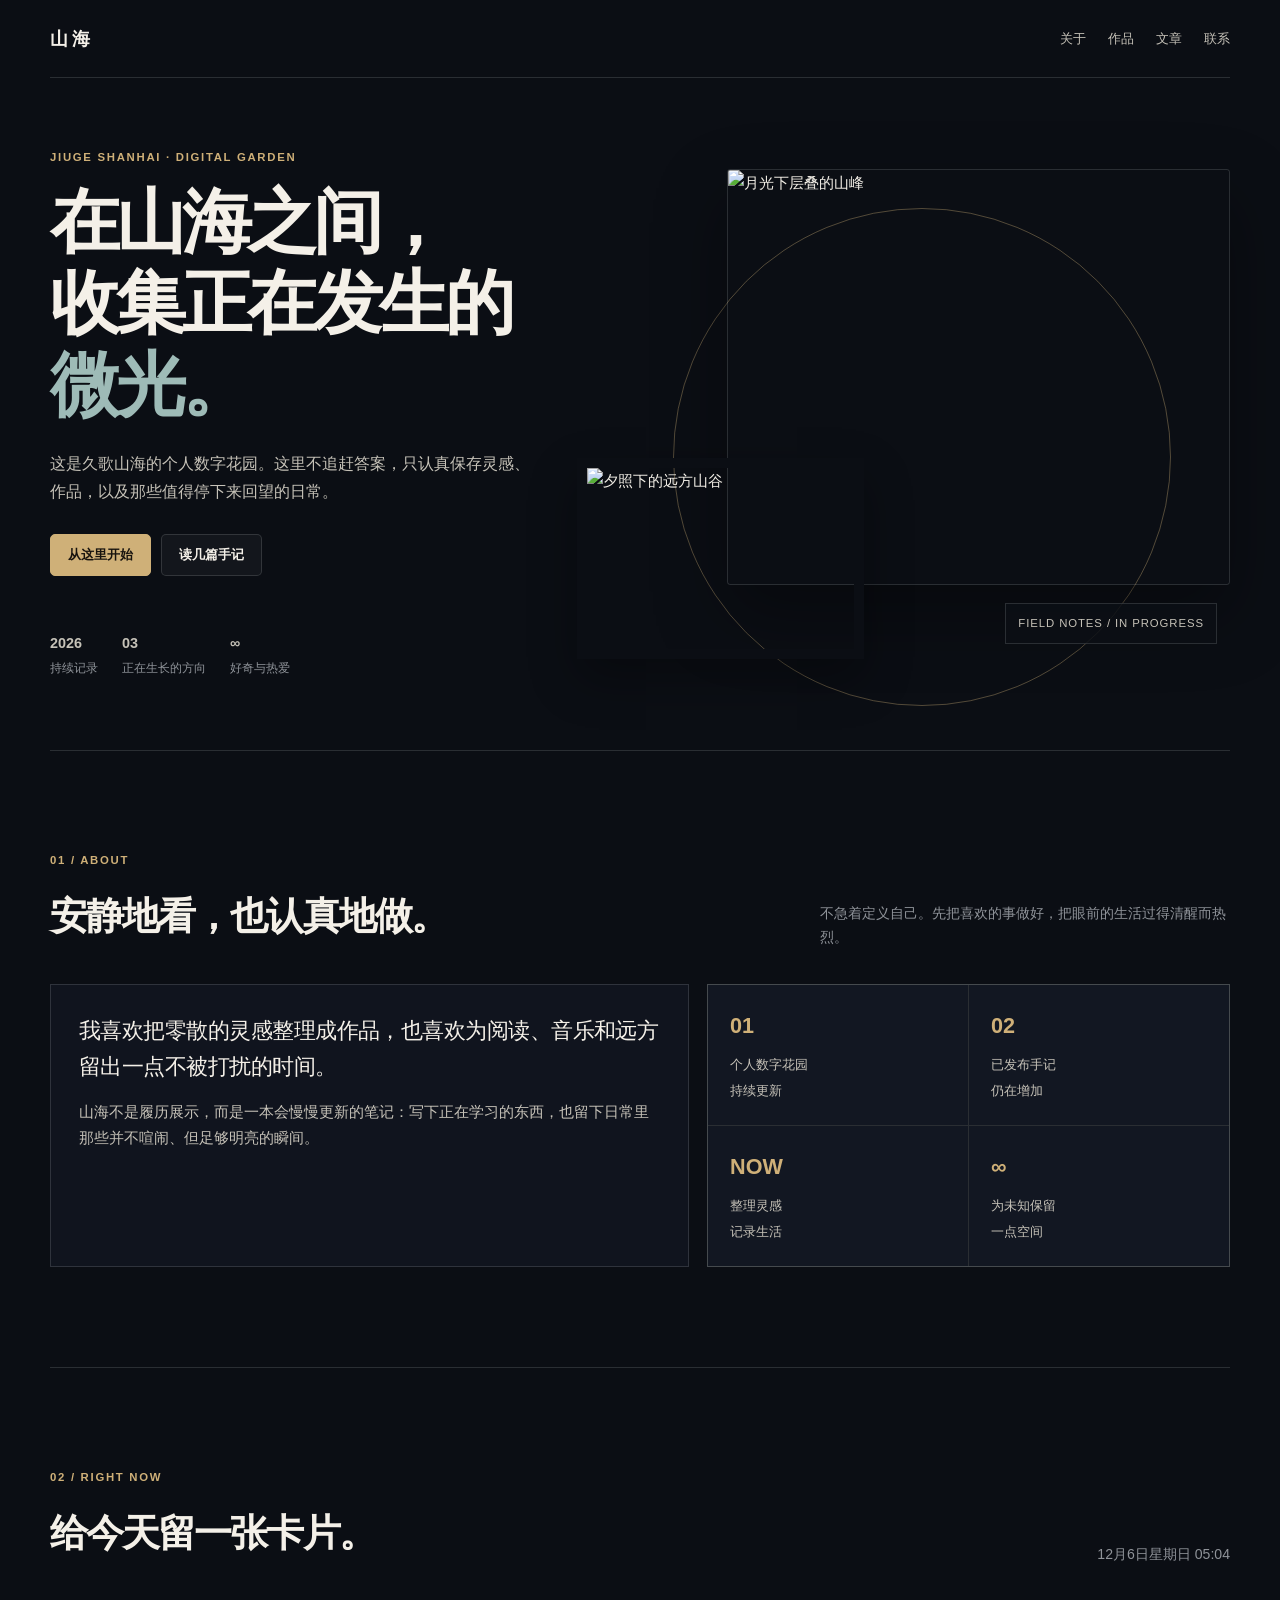
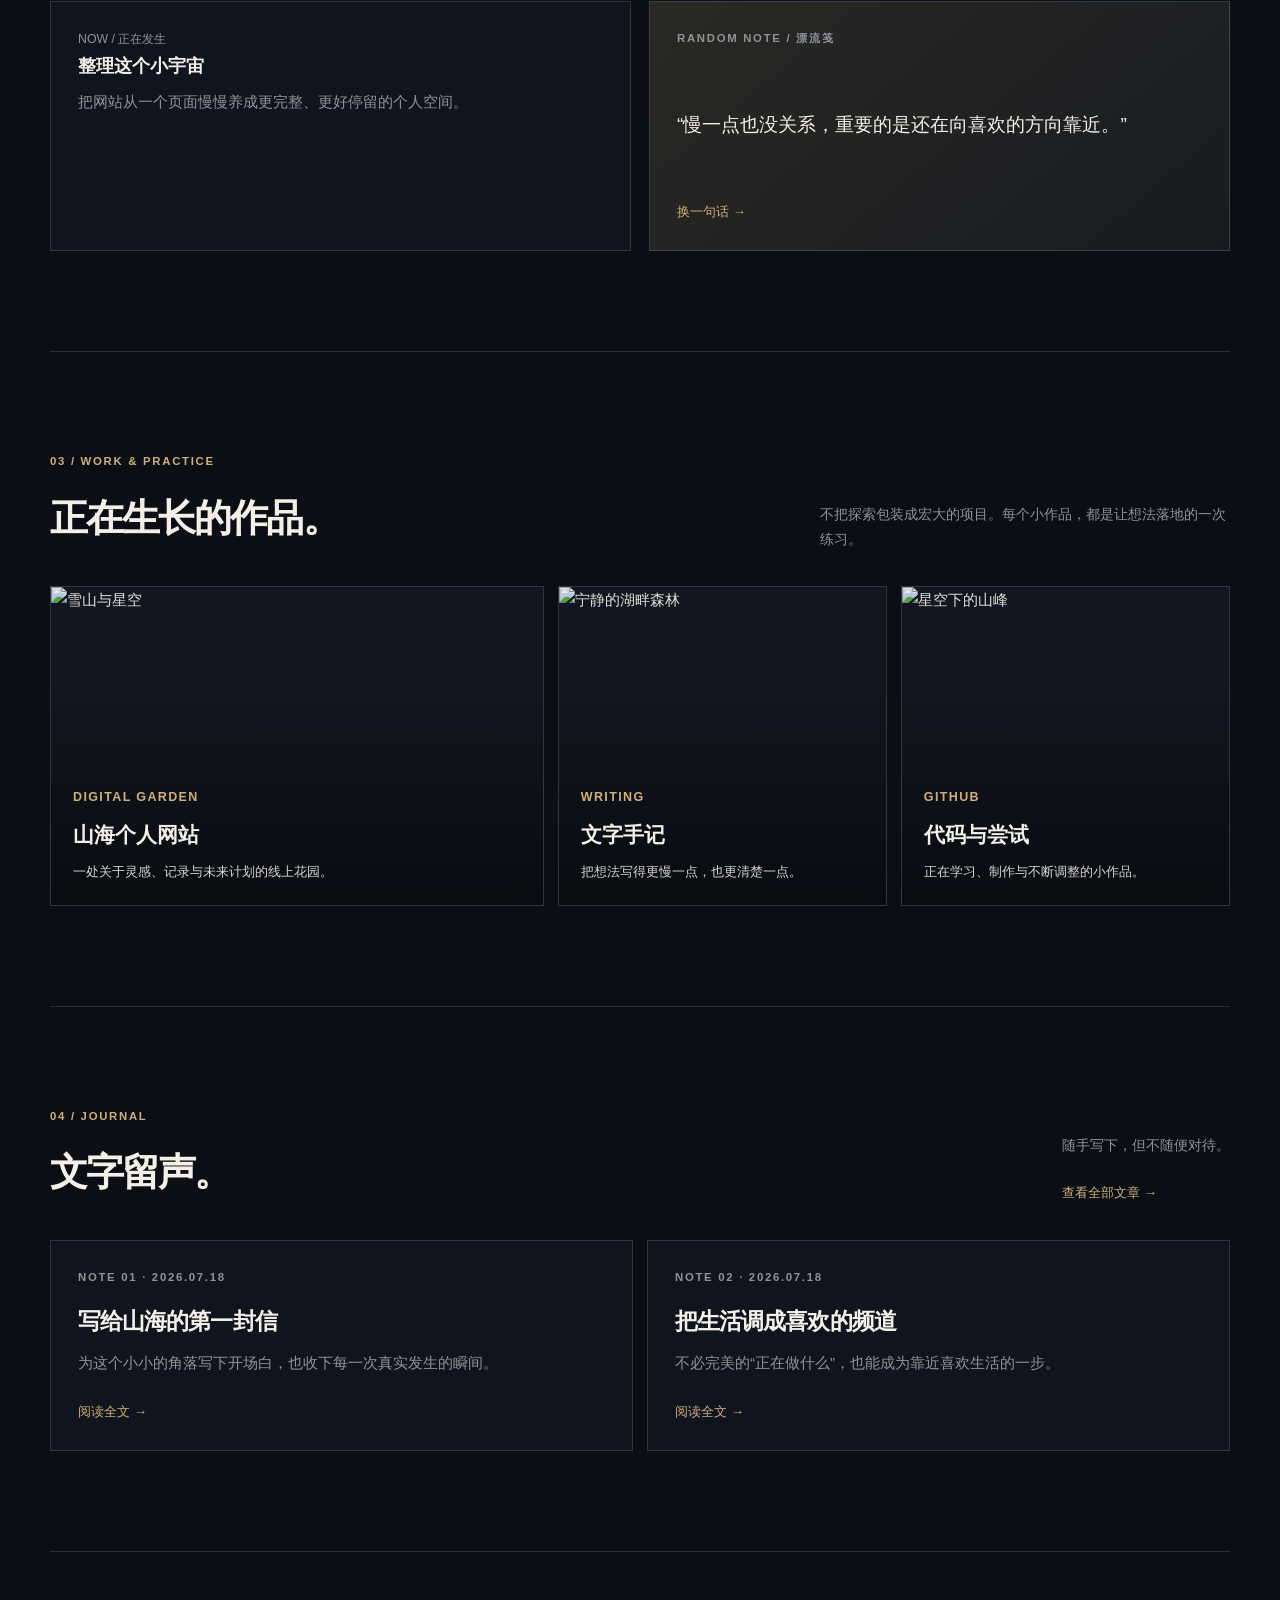
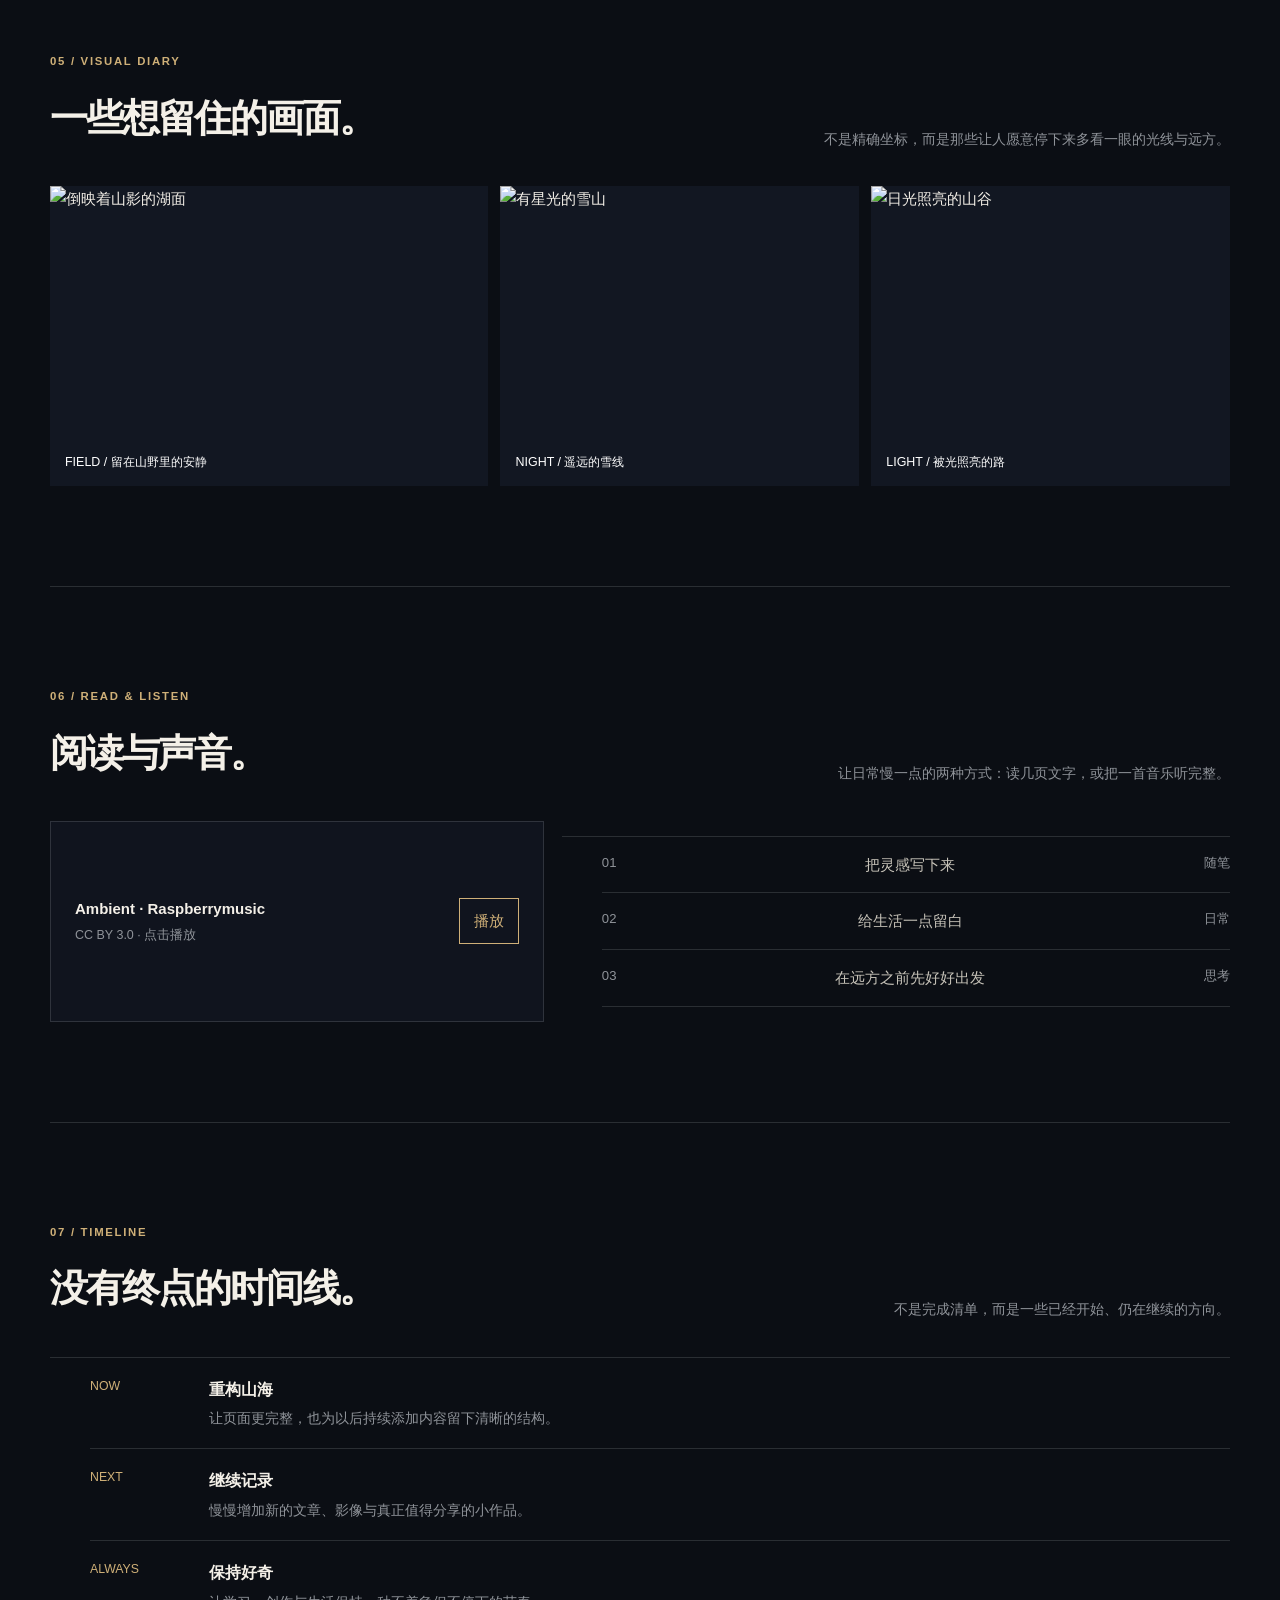
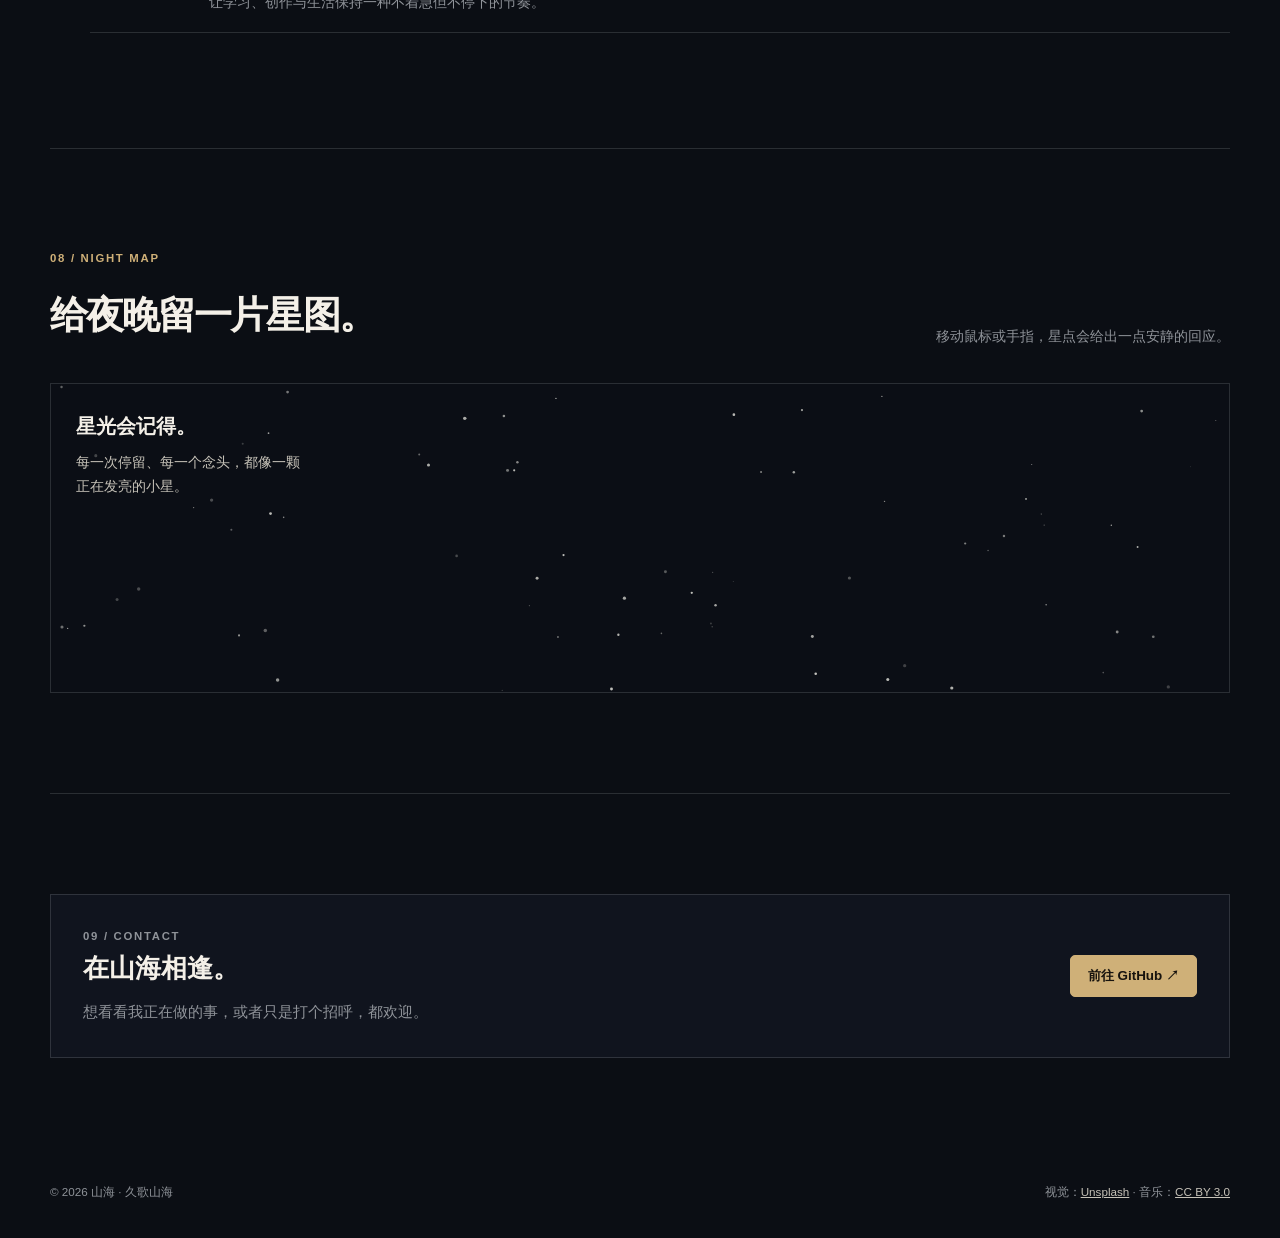
==== commit 194974ab: "refine: announce music player state accessibly" ====
--- a/index.html
+++ b/index.html
@@ -86,7 +86,7 @@
     <section class="wrap section" aria-labelledby="culture-title">
       <div class="section-head" data-reveal><div><p class="eyebrow">06 / READ & LISTEN</p><h2 class="section-title" id="culture-title">阅读与声音。</h2></div><p class="section-intro">让日常慢一点的两种方式：读几页文字，或把一首音乐听完整。</p></div>
       <div class="culture-grid">
-        <div class="music-player" data-music-player data-reveal><div><strong data-music-label>Ambient · Raspberrymusic</strong><small>CC BY 3.0 · 点击播放</small></div><button type="button">播放</button><audio preload="none" loop src="https://upload.wikimedia.org/wikipedia/commons/8/8c/Raspberrymusic_-_Ambient_%2810_minutes%29.flac"></audio></div>
+        <div class="music-player" data-music-player data-reveal><div><strong data-music-label aria-live="polite">Ambient · Raspberrymusic</strong><small>CC BY 3.0 · 点击播放</small></div><button type="button">播放</button><audio preload="none" loop src="https://upload.wikimedia.org/wikipedia/commons/8/8c/Raspberrymusic_-_Ambient_%2810_minutes%29.flac"></audio></div>
         <ul class="reading-list" data-reveal aria-label="阅读清单"><li><span>01</span>把灵感写下来 <span>随笔</span></li><li><span>02</span>给生活一点留白 <span>日常</span></li><li><span>03</span>在远方之前先好好出发 <span>思考</span></li></ul>
       </div>
     </section>
--- a/assets/styles.css
+++ b/assets/styles.css
@@ -1 +1 @@
-:root{--bg:#0b0e14;--bg-raised:#121722;--ink:#f4f0e8;--soft:#c6c2b8;--muted:#8f9399;--line:rgba(235,238,239,.14);--gold:#cfb078;--mist:#9ebbb7;--focus:#e8cf9e;--max:1180px}*{box-sizing:border-box}html{scroll-behavior:smooth;background:var(--bg)}body{min-width:320px;margin:0;background:var(--bg);color:var(--ink);font:15px/1.72 -apple-system,BlinkMacSystemFont,"Segoe UI","PingFang SC","Microsoft YaHei",Arial,sans-serif}body:before{content:"";position:fixed;z-index:-2;inset:0;background:linear-gradient(105deg,rgba(8,11,16,.95),rgba(10,14,20,.66)),url("https://images.unsplash.com/photo-1519681393784-d120267933ba?auto=format&fit=crop&w=2400&q=85") center/cover}body:after{content:"";position:fixed;z-index:-1;inset:0;background:linear-gradient(180deg,transparent 20%,var(--bg) 72%);pointer-events:none}a{color:inherit}img{display:block;max-width:100%}.skip-link{position:fixed;z-index:20;top:10px;left:10px;padding:9px 13px;background:var(--ink);color:var(--bg);transform:translateY(-160%)}.skip-link:focus{transform:translateY(0)}.progress{position:fixed;z-index:12;top:0;left:0;width:100%;height:2px;transform:scaleX(0);transform-origin:left;background:var(--gold)}.wrap{width:min(var(--max),calc(100% - 44px));margin:auto}.site-header{height:78px;display:flex;align-items:center;justify-content:space-between;border-bottom:1px solid var(--line)}.brand{font-size:1.15rem;font-weight:760;letter-spacing:.22em;text-decoration:none}.site-nav{display:flex;align-items:center;gap:22px;color:var(--soft);font-size:.84rem}.site-nav a{text-decoration:none}.site-nav a:hover{color:var(--gold)}.eyebrow{margin:0 0 13px;color:var(--gold);font-size:.71rem;font-weight:700;letter-spacing:.15em}.hero{display:grid;grid-template-columns:.85fr 1.15fr;min-height:660px;gap:44px;align-items:center;padding:70px 0}.hero h1,.page-title{margin:0;font-size:clamp(2.55rem,5.5vw,5.35rem);font-weight:650;line-height:1.16;letter-spacing:-.06em}.hero h1 span{color:var(--mist)}.hero-copy{max-width:500px;margin:23px 0 29px;color:var(--soft);font-size:1.02rem}.button-row{display:flex;flex-wrap:wrap;gap:10px}.button{display:inline-flex;min-height:42px;align-items:center;justify-content:center;padding:0 17px;border:1px solid var(--line);border-radius:5px;background:rgba(255,255,255,.035);font-size:.84rem;font-weight:650;text-decoration:none;transition:transform .2s,border-color .2s,background .2s}.button:hover{transform:translateY(-2px);border-color:var(--gold)}.button--primary{border-color:var(--gold);background:var(--gold);color:#17130e}.hero-stats{display:flex;gap:24px;margin-top:55px;color:var(--muted);font-size:.77rem}.hero-stats strong{display:block;margin-bottom:3px;color:var(--soft);font-size:.9rem}.hero-art{position:relative;min-height:490px;isolation:isolate}.hero-art img{position:absolute;object-fit:cover}.hero-art__main{z-index:1;top:0;right:0;width:77%;height:85%;border:1px solid var(--line);border-radius:3px;box-shadow:0 30px 70px rgba(0,0,0,.34)}.hero-art__small{z-index:2;bottom:0;left:0;width:44%;height:41%;border:10px solid var(--bg);box-shadow:0 20px 45px rgba(0,0,0,.3)}.hero-art:before{content:"";position:absolute;z-index:0;right:9%;top:8%;width:76%;aspect-ratio:1;border:1px solid rgba(207,176,120,.37);border-radius:50%}.hero-art__note{position:absolute;z-index:3;right:2%;bottom:3%;padding:10px 12px;border:1px solid var(--line);background:rgba(12,15,21,.82);color:var(--soft);font-size:.71rem;letter-spacing:.08em}.section{padding:100px 0;border-top:1px solid var(--line)}.section-head{display:flex;align-items:flex-end;justify-content:space-between;gap:32px;margin-bottom:35px}.section-title{margin:0;font-size:clamp(1.8rem,3vw,2.8rem);font-weight:650;letter-spacing:-.05em}.section-intro{max-width:410px;margin:0;color:var(--muted);font-size:.88rem}.split{display:grid;grid-template-columns:1.1fr .9fr;gap:18px}.panel{border:1px solid var(--line);background:rgba(18,23,34,.72);padding:28px}.about-lead{margin:0;color:var(--ink);font-size:1.35rem;line-height:1.65;letter-spacing:-.025em}.about-copy{color:var(--soft)}.facts{display:grid;grid-template-columns:1fr 1fr;gap:1px;background:var(--line);border:1px solid var(--line)}.fact{min-height:125px;padding:22px;background:var(--bg-raised)}.fact b{display:block;margin-bottom:7px;color:var(--gold);font-size:1.35rem}.fact span{color:var(--soft);font-size:.81rem}.now-grid{display:grid;grid-template-columns:1fr 1fr;gap:18px}.now-card{padding:27px;border:1px solid var(--line);background:rgba(18,23,34,.72)}.now-card__time{margin-bottom:18px;color:var(--gold);font-size:.77rem;font-variant-numeric:tabular-nums}.now-card h3{margin:0 0 7px;font-size:1.14rem}.now-card p{margin:0;color:var(--muted)}.note-card{display:flex;flex-direction:column;justify-content:space-between;min-height:250px;background:linear-gradient(140deg,rgba(207,176,120,.16),rgba(158,187,183,.08))}.note-card blockquote{margin:18px 0;color:var(--ink);font-size:1.2rem;line-height:1.65}.text-button{align-self:flex-start;padding:0;border:0;background:transparent;color:var(--gold);font:inherit;font-size:.82rem;cursor:pointer}.projects{display:grid;grid-template-columns:1.2fr .8fr .8fr;gap:14px}.project{position:relative;min-height:320px;display:flex;align-items:flex-end;padding:22px;overflow:hidden;border:1px solid var(--line);background:var(--bg-raised);text-decoration:none}.project img{position:absolute;inset:0;width:100%;height:100%;object-fit:cover;transition:transform .5s}.project:after{content:"";position:absolute;inset:0;background:linear-gradient(0deg,rgba(7,9,13,.86),rgba(7,9,13,.08) 70%)}.project:hover img{transform:scale(1.045)}.project div{position:relative;z-index:1}.project small{color:var(--gold);font-weight:700;letter-spacing:.11em}.project h3{margin:8px 0 0;font-size:1.3rem}.project p{margin:7px 0 0;color:#d8d6d1;font-size:.84rem}.journal-grid{display:grid;grid-template-columns:1fr 1fr;gap:14px}.journal-card,.journal-item{padding:27px;border:1px solid var(--line);background:rgba(18,23,34,.72)}.journal-card h3,.journal-item h2{margin:14px 0 8px;font-size:1.45rem;letter-spacing:-.04em}.journal-card p,.journal-item p{margin:0;color:var(--muted)}.journal-card a,.journal-item h2 a{text-decoration:none}.text-link{display:inline-block;margin-top:25px;color:var(--gold);font-size:.83rem;text-decoration:none}.visual-grid{display:grid;grid-template-columns:1.1fr .9fr .9fr;gap:12px}.visual-grid figure{position:relative;min-height:300px;margin:0;overflow:hidden;background:var(--bg-raised)}.visual-grid img{width:100%;height:100%;object-fit:cover;transition:transform .5s}.visual-grid figure:hover img{transform:scale(1.04)}.visual-grid figcaption{position:absolute;right:15px;bottom:13px;left:15px;color:#fff;font-size:.78rem}.culture-grid{display:grid;grid-template-columns:.85fr 1.15fr;gap:18px}.music-player{display:flex;align-items:center;justify-content:space-between;gap:15px;padding:24px;border:1px solid var(--line);background:rgba(18,23,34,.72)}.music-player button{padding:9px 14px;border:1px solid var(--gold);background:transparent;color:var(--gold);font:inherit;cursor:pointer}.music-player.is-playing{border-color:var(--mist)}.music-player small{display:block;margin-top:4px;color:var(--muted)}.reading-list{border-top:1px solid var(--line)}.reading-list li{display:flex;justify-content:space-between;gap:20px;padding:15px 0;border-bottom:1px solid var(--line);color:var(--soft);list-style:none}.reading-list span{color:var(--muted);font-size:.82rem}.timeline{border-top:1px solid var(--line)}.timeline li{display:grid;grid-template-columns:95px 1fr;gap:24px;padding:18px 0;border-bottom:1px solid var(--line);list-style:none}.timeline time{color:var(--gold);font-size:.77rem}.timeline h3{margin:0 0 4px;font-size:1rem}.timeline p{margin:0;color:var(--muted);font-size:.85rem}.star-map{position:relative;min-height:310px;overflow:hidden;border:1px solid var(--line);background:rgba(12,15,21,.72)}.star-map canvas{position:absolute;inset:0;width:100%;height:100%}.star-map div{position:relative;z-index:1;max-width:280px;padding:25px;pointer-events:none}.star-map h3{margin:0 0 8px;font-size:1.25rem}.star-map p{margin:0;color:var(--soft);font-size:.86rem}.contact{display:flex;align-items:center;justify-content:space-between;gap:25px;padding:32px;border:1px solid var(--line);background:rgba(18,23,34,.72)}.contact h2{margin:0 0 7px;font-size:1.65rem}.contact p{margin:0;color:var(--muted)}.site-footer{display:flex;justify-content:space-between;gap:15px;padding:24px 0 36px;color:var(--muted);font-size:.73rem}.site-footer a{color:var(--soft)}.page-hero{padding:82px 0 55px}.page-hero p{max-width:490px;margin:18px 0 0;color:var(--soft)}.journal-list{border-top:1px solid var(--line)}.journal-item{display:grid;grid-template-columns:1fr auto;gap:10px;align-items:end;border-width:0 0 1px;background:transparent}.journal-item h2{grid-column:1}.journal-item p{grid-column:1}.journal-item .text-link{grid-column:2;grid-row:1 / span 3;margin:0}.article{width:min(760px,calc(100% - 40px));margin:0 auto;padding:70px 0 90px}.article-header{padding-bottom:38px;border-bottom:1px solid var(--line)}.article-meta{display:flex;gap:15px;color:var(--muted);font-size:.8rem}.article h1{margin:16px 0 13px;font-size:clamp(2.3rem,5vw,4rem);line-height:1.2;letter-spacing:-.06em}.article-dek{margin:0;color:var(--soft);font-size:1.05rem}.article-body{padding-top:32px;color:#dfddd7;font-size:1.03rem}.article-body p{margin:0 0 1.45em}.article-body blockquote{margin:2em 0;padding:17px 21px;border-left:2px solid var(--gold);background:rgba(207,176,120,.1);color:var(--ink)}.article-nav{display:grid;grid-template-columns:1fr 1fr;gap:12px;margin-top:52px}.article-nav a,.article-nav-empty{min-height:92px;padding:17px;border:1px solid var(--line);background:rgba(18,23,34,.72);text-decoration:none}.article-nav small{display:block;margin-bottom:7px;color:var(--gold)}.article-nav strong{font-size:.91rem}.article-nav-empty{opacity:.5}.not-found{min-height:100svh;display:grid;place-items:center;padding:30px}.not-found__box{width:min(600px,100%);padding:50px;border:1px solid var(--line);background:rgba(18,23,34,.78)}.not-found h1{margin:14px 0 9px;font-size:clamp(3rem,10vw,7rem);letter-spacing:-.09em}.not-found p{color:var(--soft)}.js [data-reveal]{opacity:0;transform:translateY(14px);transition:opacity .65s ease,transform .65s ease}.js [data-reveal].is-visible{opacity:1;transform:none}@media(max-width:780px){.wrap{width:min(100% - 30px,var(--max))}.site-header{height:68px}.site-nav{gap:14px;font-size:.77rem}.site-nav a:not(:last-child){display:none}.hero{grid-template-columns:1fr;min-height:auto;padding:58px 0}.hero-art{min-height:345px;margin-top:7px}.hero-art__main{width:80%;height:83%}.hero-art__small{width:42%;height:39%}.hero-stats{margin-top:35px}.section{padding:67px 0}.section-head{display:block;margin-bottom:24px}.section-intro{margin-top:10px}.split,.now-grid,.culture-grid{grid-template-columns:1fr}.projects,.visual-grid{grid-template-columns:1fr}.project{min-height:240px}.visual-grid figure{min-height:240px}.journal-grid{grid-template-columns:1fr}.contact{display:block}.contact .button{margin-top:18px}.site-footer{padding-bottom:36px;flex-direction:column}.timeline li{grid-template-columns:70px 1fr;gap:12px}.article{width:min(100% - 30px,760px);padding-top:52px}.article-nav{grid-template-columns:1fr}.journal-item{display:block;padding:24px 0}.journal-item .text-link{margin-top:17px}.facts{grid-template-columns:1fr 1fr}}@media(prefers-reduced-motion:reduce){html{scroll-behavior:auto}.js [data-reveal]{opacity:1;transform:none;transition:none}.hero-art img,.project img,.visual-grid img{transition:none}}+:root{--bg:#0b0e14;--bg-raised:#121722;--ink:#f4f0e8;--soft:#c6c2b8;--muted:#8f9399;--line:rgba(235,238,239,.14);--gold:#cfb078;--mist:#9ebbb7;--focus:#e8cf9e;--max:1180px}*{box-sizing:border-box}html{scroll-behavior:smooth;background:var(--bg)}body{min-width:320px;margin:0;background:var(--bg);color:var(--ink);font:15px/1.72 -apple-system,BlinkMacSystemFont,"Segoe UI","PingFang SC","Microsoft YaHei",Arial,sans-serif}body:before{content:"";position:fixed;z-index:-2;inset:0;background:linear-gradient(105deg,rgba(8,11,16,.95),rgba(10,14,20,.66)),url("https://images.unsplash.com/photo-1519681393784-d120267933ba?auto=format&fit=crop&w=2400&q=85") center/cover}body:after{content:"";position:fixed;z-index:-1;inset:0;background:linear-gradient(180deg,transparent 20%,var(--bg) 72%);pointer-events:none}a{color:inherit}a:focus-visible,button:focus-visible{outline:2px solid var(--focus);outline-offset:4px}@view-transition{navigation:auto}::view-transition-old(root){animation:fade-out .18s ease both}::view-transition-new(root){animation:fade-in .22s ease both}img{display:block;max-width:100%}.skip-link{position:fixed;z-index:20;top:10px;left:10px;padding:9px 13px;background:var(--ink);color:var(--bg);transform:translateY(-160%)}.skip-link:focus{transform:translateY(0)}.progress{position:fixed;z-index:12;top:0;left:0;width:100%;height:2px;transform:scaleX(0);transform-origin:left;background:var(--gold)}.wrap{width:min(var(--max),calc(100% - 44px));margin:auto}.site-header{height:78px;display:flex;align-items:center;justify-content:space-between;border-bottom:1px solid var(--line)}.brand{font-size:1.15rem;font-weight:760;letter-spacing:.22em;text-decoration:none}.site-nav{display:flex;align-items:center;gap:22px;color:var(--soft);font-size:.84rem}.site-nav a{text-decoration:none}.site-nav a:hover{color:var(--gold)}.eyebrow{margin:0 0 13px;color:var(--gold);font-size:.71rem;font-weight:700;letter-spacing:.15em}.hero{display:grid;grid-template-columns:.85fr 1.15fr;min-height:660px;gap:44px;align-items:center;padding:70px 0}.hero h1,.page-title{margin:0;font-size:clamp(2.55rem,5.5vw,5.35rem);font-weight:650;line-height:1.16;letter-spacing:-.06em}.hero h1 span{color:var(--mist)}.hero-copy{max-width:500px;margin:23px 0 29px;color:var(--soft);font-size:1.02rem}.button-row{display:flex;flex-wrap:wrap;gap:10px}.button{display:inline-flex;min-height:42px;align-items:center;justify-content:center;padding:0 17px;border:1px solid var(--line);border-radius:5px;background:rgba(255,255,255,.035);font-size:.84rem;font-weight:650;text-decoration:none;transition:transform .2s,border-color .2s,background .2s}.button:hover{transform:translateY(-2px);border-color:var(--gold)}.button--primary{border-color:var(--gold);background:var(--gold);color:#17130e}.hero-stats{display:flex;gap:24px;margin-top:55px;color:var(--muted);font-size:.77rem}.hero-stats strong{display:block;margin-bottom:3px;color:var(--soft);font-size:.9rem}.hero-art{position:relative;min-height:490px;isolation:isolate}.hero-art img{position:absolute;object-fit:cover}.hero-art__main{z-index:1;top:0;right:0;width:77%;height:85%;border:1px solid var(--line);border-radius:3px;box-shadow:0 30px 70px rgba(0,0,0,.34)}.hero-art__small{z-index:2;bottom:0;left:0;width:44%;height:41%;border:10px solid var(--bg);box-shadow:0 20px 45px rgba(0,0,0,.3)}.hero-art:before{content:"";position:absolute;z-index:0;right:9%;top:8%;width:76%;aspect-ratio:1;border:1px solid rgba(207,176,120,.37);border-radius:50%}.hero-art__note{position:absolute;z-index:3;right:2%;bottom:3%;padding:10px 12px;border:1px solid var(--line);background:rgba(12,15,21,.82);color:var(--soft);font-size:.71rem;letter-spacing:.08em}.section{padding:100px 0;border-top:1px solid var(--line)}.section-head{display:flex;align-items:flex-end;justify-content:space-between;gap:32px;margin-bottom:35px}.section-title{margin:0;font-size:clamp(1.8rem,3vw,2.8rem);font-weight:650;letter-spacing:-.05em}.section-intro{max-width:410px;margin:0;color:var(--muted);font-size:.88rem}.split{display:grid;grid-template-columns:1.1fr .9fr;gap:18px}.panel{border:1px solid var(--line);background:rgba(18,23,34,.72);padding:28px}.about-lead{margin:0;color:var(--ink);font-size:1.35rem;line-height:1.65;letter-spacing:-.025em}.about-copy{color:var(--soft)}.facts{display:grid;grid-template-columns:1fr 1fr;gap:1px;background:var(--line);border:1px solid var(--line)}.fact{min-height:125px;padding:22px;background:var(--bg-raised)}.fact b{display:block;margin-bottom:7px;color:var(--gold);font-size:1.35rem}.fact span{color:var(--soft);font-size:.81rem}.now-grid{display:grid;grid-template-columns:1fr 1fr;gap:18px}.now-card{padding:27px;border:1px solid var(--line);background:rgba(18,23,34,.72)}.now-card__time{margin-bottom:18px;color:var(--gold);font-size:.77rem;font-variant-numeric:tabular-nums}.now-card h3{margin:0 0 7px;font-size:1.14rem}.now-card p{margin:0;color:var(--muted)}.note-card{display:flex;flex-direction:column;justify-content:space-between;min-height:250px;background:linear-gradient(140deg,rgba(207,176,120,.16),rgba(158,187,183,.08))}.note-card blockquote{margin:18px 0;color:var(--ink);font-size:1.2rem;line-height:1.65}.text-button{align-self:flex-start;padding:0;border:0;background:transparent;color:var(--gold);font:inherit;font-size:.82rem;cursor:pointer}.projects{display:grid;grid-template-columns:1.2fr .8fr .8fr;gap:14px}.project{position:relative;min-height:320px;display:flex;align-items:flex-end;padding:22px;overflow:hidden;border:1px solid var(--line);background:var(--bg-raised);text-decoration:none}.project img{position:absolute;inset:0;width:100%;height:100%;object-fit:cover;transition:transform .5s}.project:after{content:"";position:absolute;inset:0;background:linear-gradient(0deg,rgba(7,9,13,.86),rgba(7,9,13,.08) 70%)}.project:hover img{transform:scale(1.045)}.project div{position:relative;z-index:1}.project small{color:var(--gold);font-weight:700;letter-spacing:.11em}.project h3{margin:8px 0 0;font-size:1.3rem}.project p{margin:7px 0 0;color:#d8d6d1;font-size:.84rem}.journal-grid{display:grid;grid-template-columns:1fr 1fr;gap:14px}.journal-card,.journal-item{padding:27px;border:1px solid var(--line);background:rgba(18,23,34,.72)}.journal-card h3,.journal-item h2{margin:14px 0 8px;font-size:1.45rem;letter-spacing:-.04em}.journal-card p,.journal-item p{margin:0;color:var(--muted)}.journal-card a,.journal-item h2 a{text-decoration:none}.text-link{display:inline-block;margin-top:25px;color:var(--gold);font-size:.83rem;text-decoration:none}.visual-grid{display:grid;grid-template-columns:1.1fr .9fr .9fr;gap:12px}.visual-grid figure{position:relative;min-height:300px;margin:0;overflow:hidden;background:var(--bg-raised)}.visual-grid img{width:100%;height:100%;object-fit:cover;transition:transform .5s}.visual-grid figure:hover img{transform:scale(1.04)}.visual-grid figcaption{position:absolute;right:15px;bottom:13px;left:15px;color:#fff;font-size:.78rem}.culture-grid{display:grid;grid-template-columns:.85fr 1.15fr;gap:18px}.music-player{display:flex;align-items:center;justify-content:space-between;gap:15px;padding:24px;border:1px solid var(--line);background:rgba(18,23,34,.72)}.music-player button{padding:9px 14px;border:1px solid var(--gold);background:transparent;color:var(--gold);font:inherit;cursor:pointer}.music-player.is-playing{border-color:var(--mist)}.music-player small{display:block;margin-top:4px;color:var(--muted)}.reading-list{border-top:1px solid var(--line)}.reading-list li{display:flex;justify-content:space-between;gap:20px;padding:15px 0;border-bottom:1px solid var(--line);color:var(--soft);list-style:none}.reading-list span{color:var(--muted);font-size:.82rem}.timeline{border-top:1px solid var(--line)}.timeline li{display:grid;grid-template-columns:95px 1fr;gap:24px;padding:18px 0;border-bottom:1px solid var(--line);list-style:none}.timeline time{color:var(--gold);font-size:.77rem}.timeline h3{margin:0 0 4px;font-size:1rem}.timeline p{margin:0;color:var(--muted);font-size:.85rem}.star-map{position:relative;min-height:310px;overflow:hidden;border:1px solid var(--line);background:rgba(12,15,21,.72)}.star-map canvas{position:absolute;inset:0;width:100%;height:100%}.star-map div{position:relative;z-index:1;max-width:280px;padding:25px;pointer-events:none}.star-map h3{margin:0 0 8px;font-size:1.25rem}.star-map p{margin:0;color:var(--soft);font-size:.86rem}.contact{display:flex;align-items:center;justify-content:space-between;gap:25px;padding:32px;border:1px solid var(--line);background:rgba(18,23,34,.72)}.contact h2{margin:0 0 7px;font-size:1.65rem}.contact p{margin:0;color:var(--muted)}.to-top{position:fixed;right:18px;bottom:18px;z-index:10;display:grid;place-items:center;width:42px;height:42px;border:1px solid var(--line);background:rgba(18,23,34,.9);color:var(--soft);opacity:0;transform:translateY(10px);pointer-events:none;transition:opacity .2s,transform .2s;cursor:pointer}.to-top.is-visible{opacity:1;transform:none;pointer-events:auto}.site-footer{display:flex;justify-content:space-between;gap:15px;padding:24px 0 36px;color:var(--muted);font-size:.73rem}.site-footer a{color:var(--soft)}.page-hero{padding:82px 0 55px}.page-hero p{max-width:490px;margin:18px 0 0;color:var(--soft)}.journal-list{border-top:1px solid var(--line)}.journal-item{display:grid;grid-template-columns:1fr auto;gap:10px;align-items:end;border-width:0 0 1px;background:transparent}.journal-item h2{grid-column:1}.journal-item p{grid-column:1}.journal-item .text-link{grid-column:2;grid-row:1 / span 3;margin:0}.article{width:min(760px,calc(100% - 40px));margin:0 auto;padding:70px 0 90px}.article-header{padding-bottom:38px;border-bottom:1px solid var(--line)}.article-meta{display:flex;gap:15px;color:var(--muted);font-size:.8rem}.article h1{margin:16px 0 13px;font-size:clamp(2.3rem,5vw,4rem);line-height:1.2;letter-spacing:-.06em}.article-dek{margin:0;color:var(--soft);font-size:1.05rem}.article-body{padding-top:32px;color:#dfddd7;font-size:1.03rem}.article-body p{margin:0 0 1.45em}.article-body blockquote{margin:2em 0;padding:17px 21px;border-left:2px solid var(--gold);background:rgba(207,176,120,.1);color:var(--ink)}.article-nav{display:grid;grid-template-columns:1fr 1fr;gap:12px;margin-top:52px}.article-nav a,.article-nav-empty{min-height:92px;padding:17px;border:1px solid var(--line);background:rgba(18,23,34,.72);text-decoration:none}.article-nav small{display:block;margin-bottom:7px;color:var(--gold)}.article-nav strong{font-size:.91rem}.article-nav-empty{opacity:.5}.not-found{min-height:100svh;display:grid;place-items:center;padding:30px}.not-found__box{width:min(600px,100%);padding:50px;border:1px solid var(--line);background:rgba(18,23,34,.78)}.not-found h1{margin:14px 0 9px;font-size:clamp(3rem,10vw,7rem);letter-spacing:-.09em}.not-found p{color:var(--soft)}.js [data-reveal]{opacity:0;transform:translateY(14px);transition:opacity .65s ease,transform .65s ease}.js [data-reveal].is-visible{opacity:1;transform:none}@media(max-width:780px){.wrap{width:min(100% - 30px,var(--max))}.site-header{height:68px}.site-nav{gap:14px;font-size:.77rem}.site-nav{max-width:72vw;overflow-x:auto;scrollbar-width:none;white-space:nowrap}.site-nav::-webkit-scrollbar{display:none}.hero{grid-template-columns:1fr;min-height:auto;padding:58px 0}.hero-art{min-height:345px;margin-top:7px}.hero-art__main{width:80%;height:83%}.hero-art__small{width:42%;height:39%}.hero-stats{margin-top:35px}.section{padding:67px 0}.section-head{display:block;margin-bottom:24px}.section-intro{margin-top:10px}.split,.now-grid,.culture-grid{grid-template-columns:1fr}.projects,.visual-grid{grid-template-columns:1fr}.project{min-height:240px}.visual-grid figure{min-height:240px}.journal-grid{grid-template-columns:1fr}.contact{display:block}.contact .button{margin-top:18px}.site-footer{padding-bottom:88px;flex-direction:column}.to-top{right:14px;bottom:18px}.timeline li{grid-template-columns:70px 1fr;gap:12px}.article{width:min(100% - 30px,760px);padding-top:52px}.article-nav{grid-template-columns:1fr}.journal-item{display:block;padding:24px 0}.journal-item .text-link{margin-top:17px}.facts{grid-template-columns:1fr 1fr}}@media(prefers-reduced-motion:reduce){html{scroll-behavior:auto}.js [data-reveal]{opacity:1;transform:none;transition:none}.hero-art img,.project img,.visual-grid img{transition:none}}
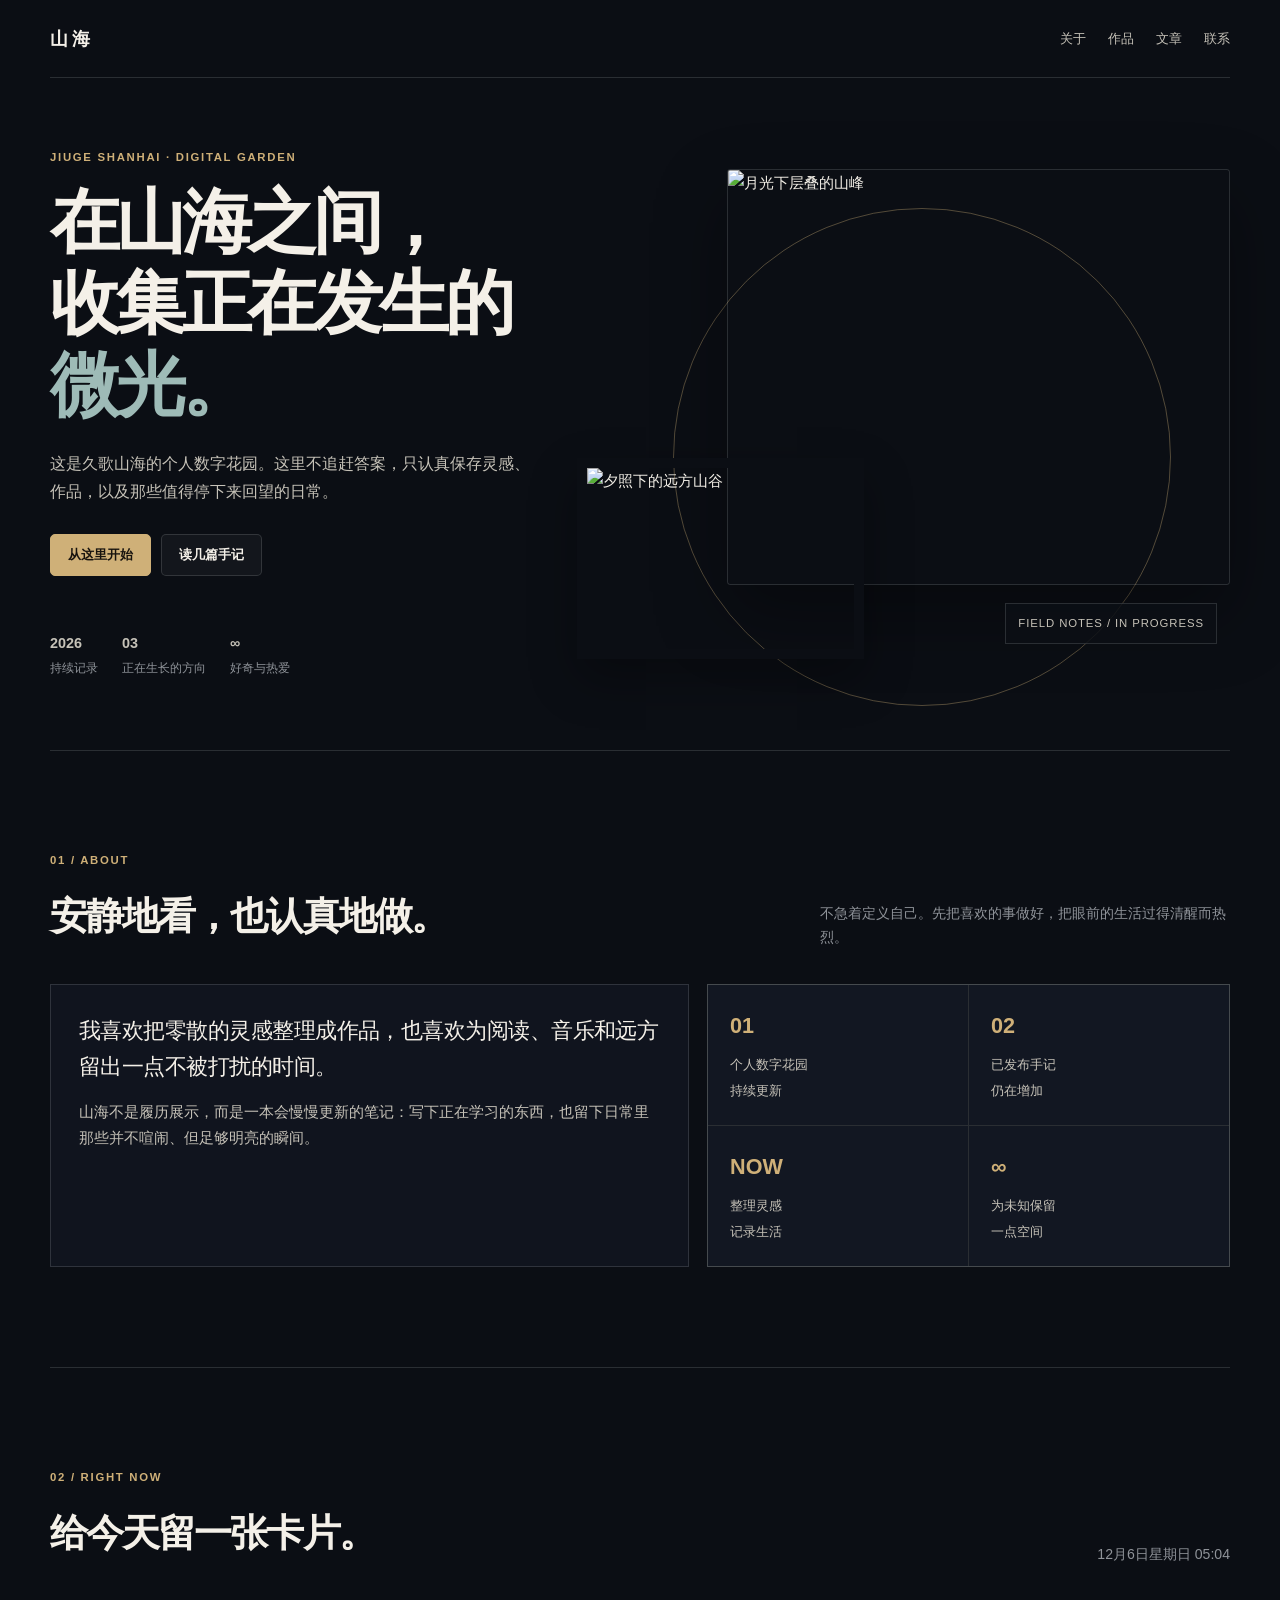
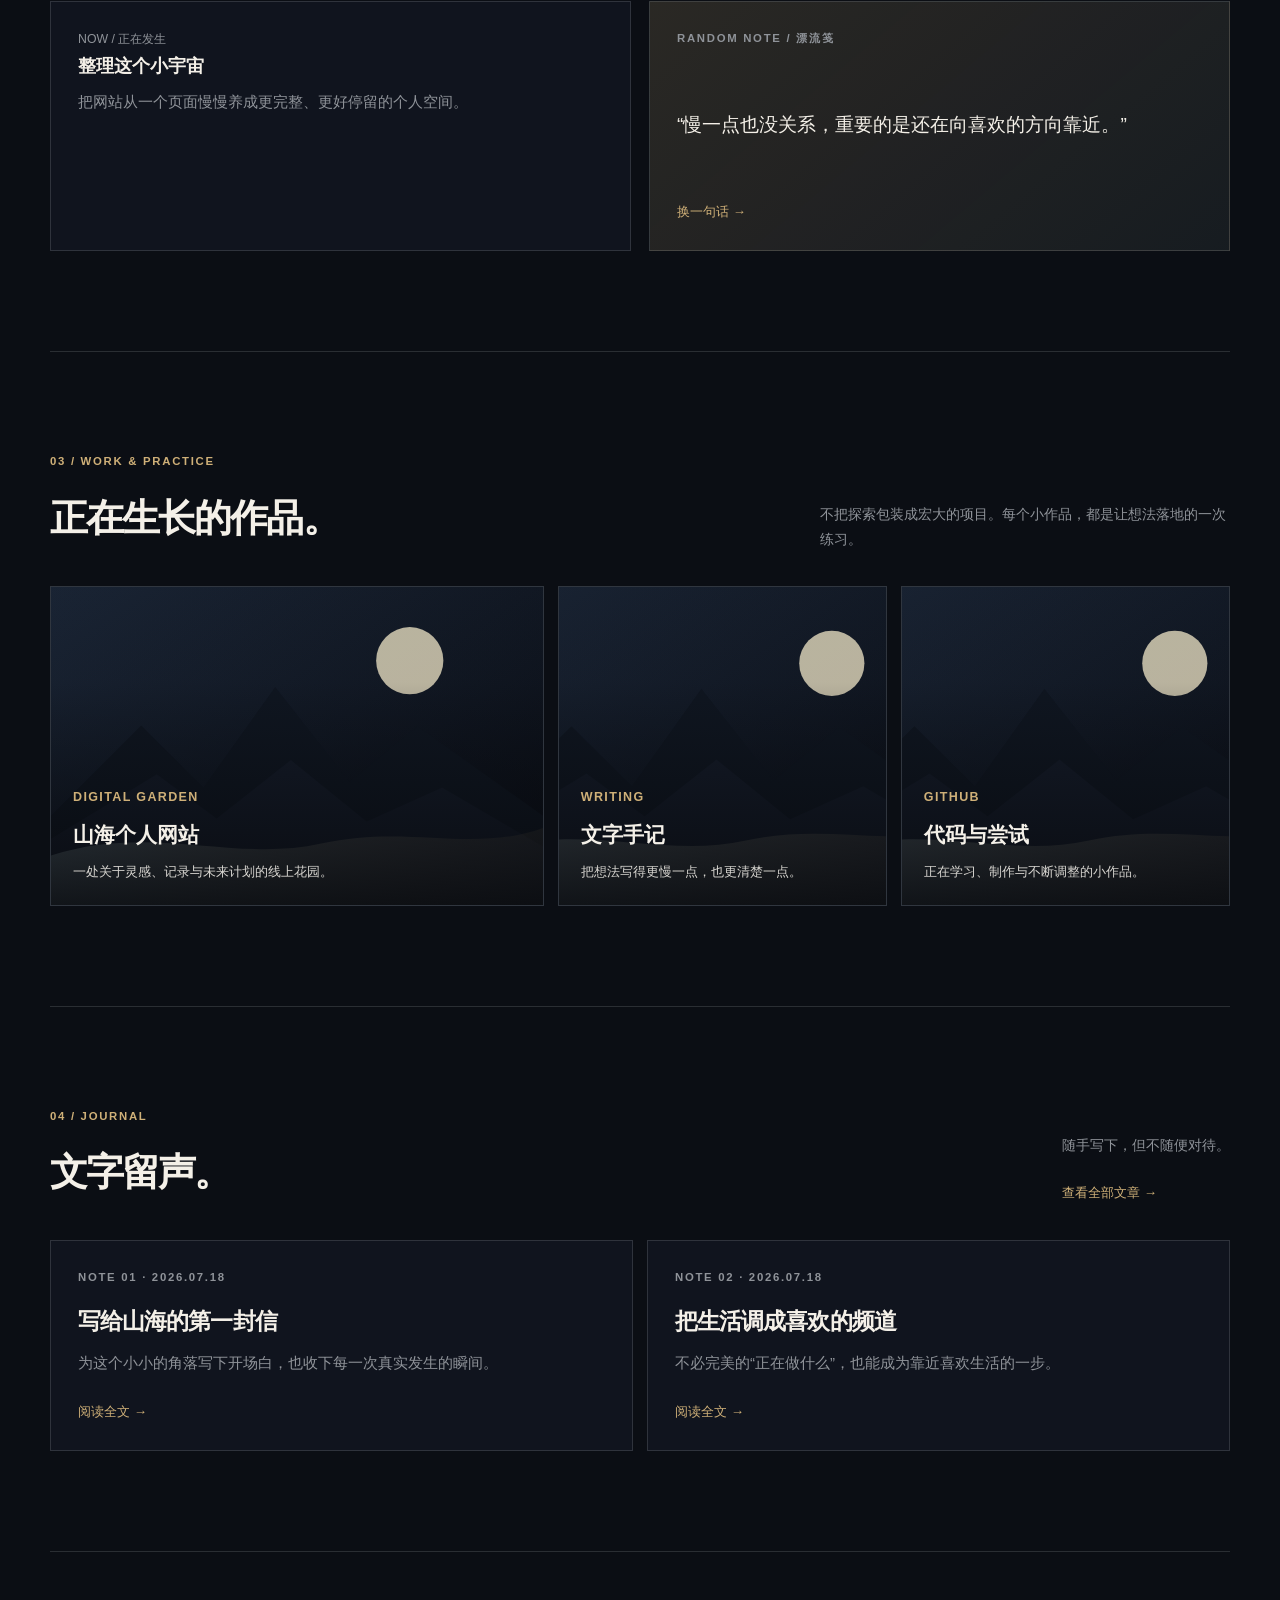
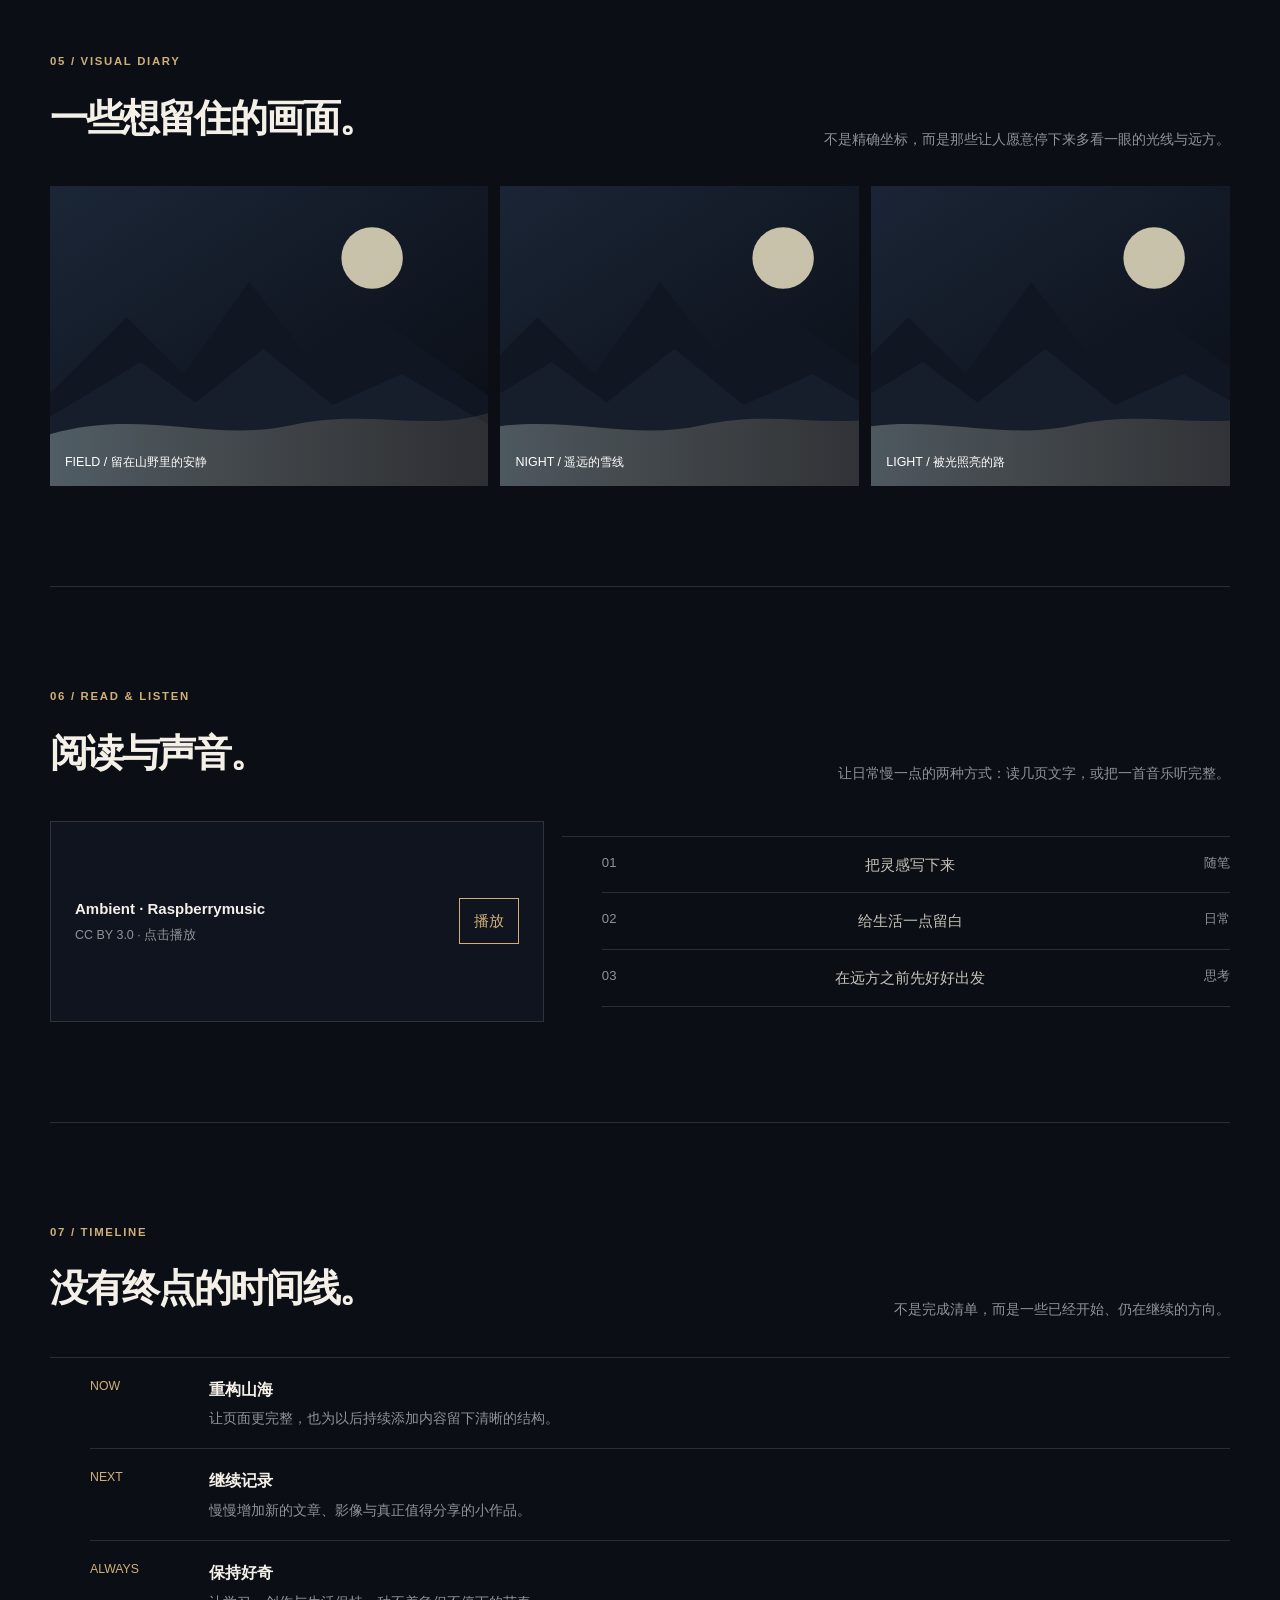
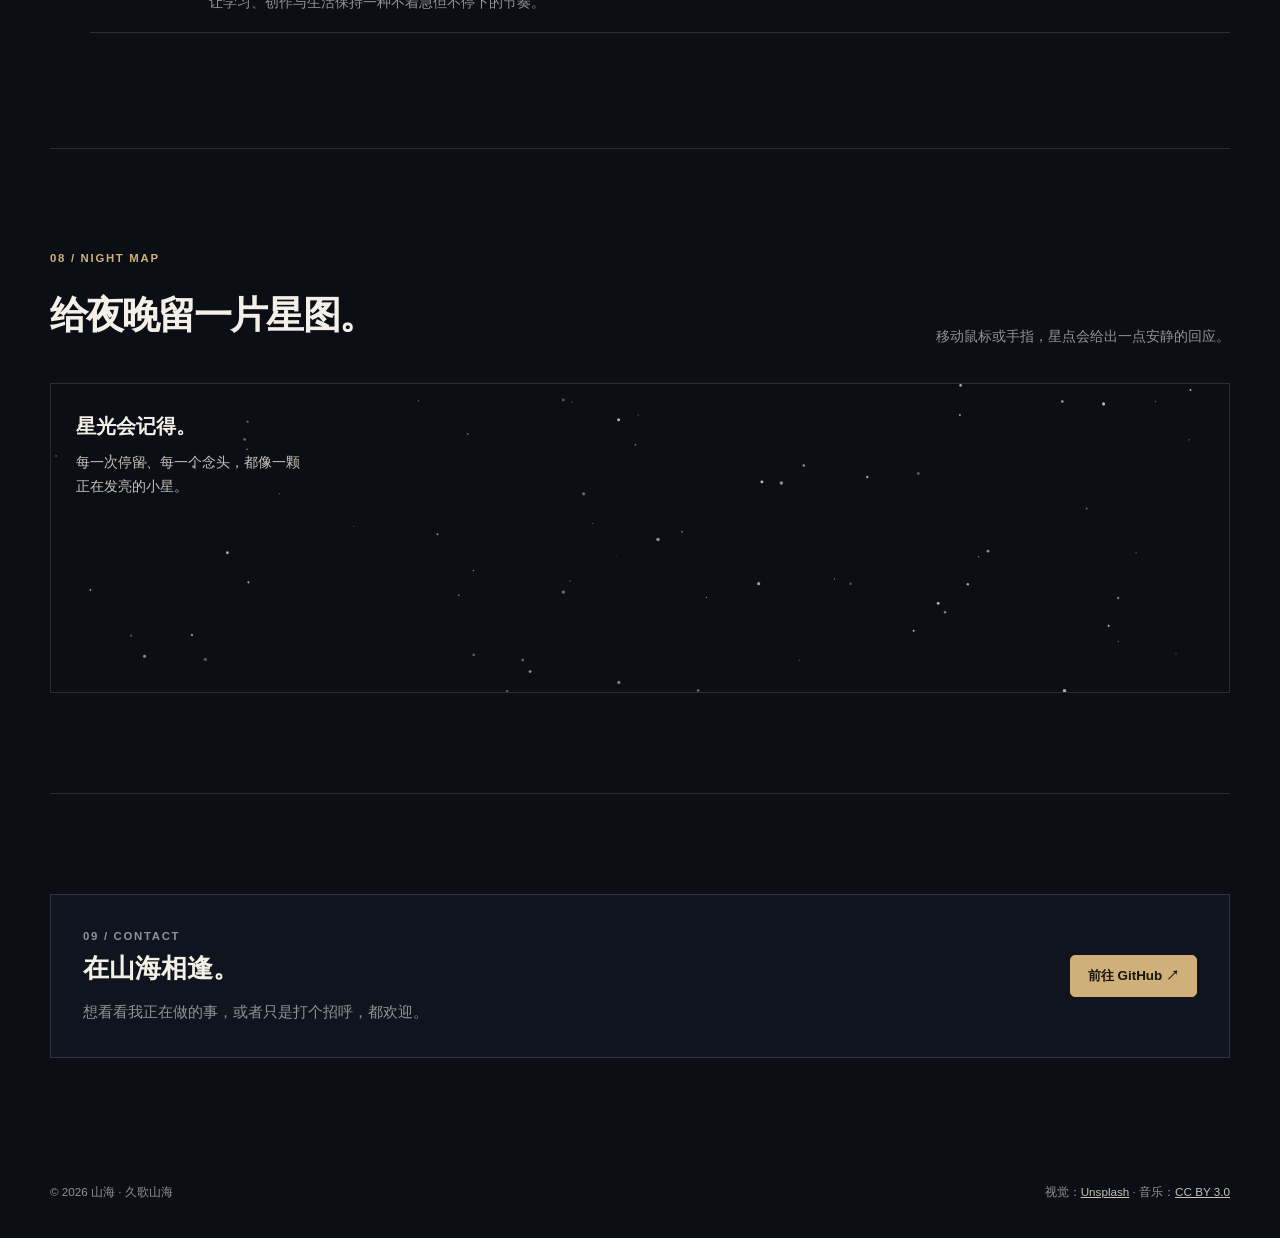
==== commit 32dc8780: "fix: make external image requests referrer-safe" ====
--- a/index.html
+++ b/index.html
@@ -35,8 +35,8 @@
         <div class="hero-stats" aria-label="网站状态"><div><strong>2026</strong>持续记录</div><div><strong>03</strong>正在生长的方向</div><div><strong>∞</strong>好奇与热爱</div></div>
       </div>
       <div class="hero-art" data-reveal aria-label="深夜山海主视觉">
-        <img class="hero-art__main" src="https://images.unsplash.com/photo-1464822759023-fed622ff2c3b?auto=format&fit=crop&w=1400&q=85" alt="月光下层叠的山峰" fetchpriority="high">
-        <img class="hero-art__small" src="https://images.unsplash.com/photo-1500530855697-b586d89ba3ee?auto=format&fit=crop&w=900&q=85" alt="夕照下的远方山谷">
+        <img referrerpolicy="no-referrer" class="hero-art__main" src="https://images.unsplash.com/photo-1464822759023-fed622ff2c3b?auto=format&fit=crop&w=1400&q=85" alt="月光下层叠的山峰" fetchpriority="high">
+        <img referrerpolicy="no-referrer" class="hero-art__small" src="https://images.unsplash.com/photo-1500530855697-b586d89ba3ee?auto=format&fit=crop&w=900&q=85" alt="夕照下的远方山谷">
         <span class="hero-art__note">FIELD NOTES / IN PROGRESS</span>
       </div>
     </section>
@@ -60,9 +60,9 @@
     <section class="wrap section" id="projects" aria-labelledby="projects-title">
       <div class="section-head" data-reveal><div><p class="eyebrow">03 / WORK & PRACTICE</p><h2 class="section-title" id="projects-title">正在生长的作品。</h2></div><p class="section-intro">不把探索包装成宏大的项目。每个小作品，都是让想法落地的一次练习。</p></div>
       <div class="projects">
-        <a class="project" href="./" data-reveal><img src="https://images.unsplash.com/photo-1519608487953-e999c86e7450?auto=format&fit=crop&w=1300&q=85" alt="雪山与星空" loading="lazy"><div><small>DIGITAL GARDEN</small><h3>山海个人网站</h3><p>一处关于灵感、记录与未来计划的线上花园。</p></div></a>
-        <a class="project" href="./journal.html" data-reveal><img src="https://images.unsplash.com/photo-1470770841072-f978cf4d019e?auto=format&fit=crop&w=900&q=85" alt="宁静的湖畔森林" loading="lazy"><div><small>WRITING</small><h3>文字手记</h3><p>把想法写得更慢一点，也更清楚一点。</p></div></a>
-        <a class="project" href="https://github.com/xinyuanlinux" target="_blank" rel="noreferrer" data-reveal><img src="https://images.unsplash.com/photo-1519681393784-d120267933ba?auto=format&fit=crop&w=900&q=85" alt="星空下的山峰" loading="lazy"><div><small>GITHUB</small><h3>代码与尝试</h3><p>正在学习、制作与不断调整的小作品。</p></div></a>
+        <a class="project" href="./" data-reveal><img referrerpolicy="no-referrer" src="https://images.unsplash.com/photo-1519608487953-e999c86e7450?auto=format&fit=crop&w=1300&q=85" alt="雪山与星空" loading="lazy"><div><small>DIGITAL GARDEN</small><h3>山海个人网站</h3><p>一处关于灵感、记录与未来计划的线上花园。</p></div></a>
+        <a class="project" href="./journal.html" data-reveal><img referrerpolicy="no-referrer" src="https://images.unsplash.com/photo-1470770841072-f978cf4d019e?auto=format&fit=crop&w=900&q=85" alt="宁静的湖畔森林" loading="lazy"><div><small>WRITING</small><h3>文字手记</h3><p>把想法写得更慢一点，也更清楚一点。</p></div></a>
+        <a class="project" href="https://github.com/xinyuanlinux" target="_blank" rel="noreferrer" data-reveal><img referrerpolicy="no-referrer" src="https://images.unsplash.com/photo-1519681393784-d120267933ba?auto=format&fit=crop&w=900&q=85" alt="星空下的山峰" loading="lazy"><div><small>GITHUB</small><h3>代码与尝试</h3><p>正在学习、制作与不断调整的小作品。</p></div></a>
       </div>
     </section>
 
@@ -77,9 +77,9 @@
     <section class="wrap section" aria-labelledby="visual-title">
       <div class="section-head" data-reveal><div><p class="eyebrow">05 / VISUAL DIARY</p><h2 class="section-title" id="visual-title">一些想留住的画面。</h2></div><p class="section-intro">不是精确坐标，而是那些让人愿意停下来多看一眼的光线与远方。</p></div>
       <div class="visual-grid">
-        <figure data-reveal><img src="https://images.unsplash.com/photo-1470770841072-f978cf4d019e?auto=format&fit=crop&w=1200&q=85" alt="倒映着山影的湖面" loading="lazy"><figcaption>FIELD / 留在山野里的安静</figcaption></figure>
-        <figure data-reveal><img src="https://images.unsplash.com/photo-1519608487953-e999c86e7450?auto=format&fit=crop&w=1000&q=85" alt="有星光的雪山" loading="lazy"><figcaption>NIGHT / 遥远的雪线</figcaption></figure>
-        <figure data-reveal><img src="https://images.unsplash.com/photo-1500530855697-b586d89ba3ee?auto=format&fit=crop&w=1000&q=85" alt="日光照亮的山谷" loading="lazy"><figcaption>LIGHT / 被光照亮的路</figcaption></figure>
+        <figure data-reveal><img referrerpolicy="no-referrer" src="https://images.unsplash.com/photo-1470770841072-f978cf4d019e?auto=format&fit=crop&w=1200&q=85" alt="倒映着山影的湖面" loading="lazy"><figcaption>FIELD / 留在山野里的安静</figcaption></figure>
+        <figure data-reveal><img referrerpolicy="no-referrer" src="https://images.unsplash.com/photo-1519608487953-e999c86e7450?auto=format&fit=crop&w=1000&q=85" alt="有星光的雪山" loading="lazy"><figcaption>NIGHT / 遥远的雪线</figcaption></figure>
+        <figure data-reveal><img referrerpolicy="no-referrer" src="https://images.unsplash.com/photo-1500530855697-b586d89ba3ee?auto=format&fit=crop&w=1000&q=85" alt="日光照亮的山谷" loading="lazy"><figcaption>LIGHT / 被光照亮的路</figcaption></figure>
       </div>
     </section>
 
--- a/assets/styles.css
+++ b/assets/styles.css
@@ -1 +1 @@
-:root{--bg:#0b0e14;--bg-raised:#121722;--ink:#f4f0e8;--soft:#c6c2b8;--muted:#8f9399;--line:rgba(235,238,239,.14);--gold:#cfb078;--mist:#9ebbb7;--focus:#e8cf9e;--max:1180px}*{box-sizing:border-box}html{scroll-behavior:smooth;background:var(--bg)}body{min-width:320px;margin:0;background:var(--bg);color:var(--ink);font:15px/1.72 -apple-system,BlinkMacSystemFont,"Segoe UI","PingFang SC","Microsoft YaHei",Arial,sans-serif}body:before{content:"";position:fixed;z-index:-2;inset:0;background:linear-gradient(105deg,rgba(8,11,16,.95),rgba(10,14,20,.66)),url("https://images.unsplash.com/photo-1519681393784-d120267933ba?auto=format&fit=crop&w=2400&q=85") center/cover}body:after{content:"";position:fixed;z-index:-1;inset:0;background:linear-gradient(180deg,transparent 20%,var(--bg) 72%);pointer-events:none}a{color:inherit}a:focus-visible,button:focus-visible{outline:2px solid var(--focus);outline-offset:4px}@view-transition{navigation:auto}::view-transition-old(root){animation:fade-out .18s ease both}::view-transition-new(root){animation:fade-in .22s ease both}img{display:block;max-width:100%}.skip-link{position:fixed;z-index:20;top:10px;left:10px;padding:9px 13px;background:var(--ink);color:var(--bg);transform:translateY(-160%)}.skip-link:focus{transform:translateY(0)}.progress{position:fixed;z-index:12;top:0;left:0;width:100%;height:2px;transform:scaleX(0);transform-origin:left;background:var(--gold)}.wrap{width:min(var(--max),calc(100% - 44px));margin:auto}.site-header{height:78px;display:flex;align-items:center;justify-content:space-between;border-bottom:1px solid var(--line)}.brand{font-size:1.15rem;font-weight:760;letter-spacing:.22em;text-decoration:none}.site-nav{display:flex;align-items:center;gap:22px;color:var(--soft);font-size:.84rem}.site-nav a{text-decoration:none}.site-nav a:hover{color:var(--gold)}.eyebrow{margin:0 0 13px;color:var(--gold);font-size:.71rem;font-weight:700;letter-spacing:.15em}.hero{display:grid;grid-template-columns:.85fr 1.15fr;min-height:660px;gap:44px;align-items:center;padding:70px 0}.hero h1,.page-title{margin:0;font-size:clamp(2.55rem,5.5vw,5.35rem);font-weight:650;line-height:1.16;letter-spacing:-.06em}.hero h1 span{color:var(--mist)}.hero-copy{max-width:500px;margin:23px 0 29px;color:var(--soft);font-size:1.02rem}.button-row{display:flex;flex-wrap:wrap;gap:10px}.button{display:inline-flex;min-height:42px;align-items:center;justify-content:center;padding:0 17px;border:1px solid var(--line);border-radius:5px;background:rgba(255,255,255,.035);font-size:.84rem;font-weight:650;text-decoration:none;transition:transform .2s,border-color .2s,background .2s}.button:hover{transform:translateY(-2px);border-color:var(--gold)}.button--primary{border-color:var(--gold);background:var(--gold);color:#17130e}.hero-stats{display:flex;gap:24px;margin-top:55px;color:var(--muted);font-size:.77rem}.hero-stats strong{display:block;margin-bottom:3px;color:var(--soft);font-size:.9rem}.hero-art{position:relative;min-height:490px;isolation:isolate}.hero-art img{position:absolute;object-fit:cover}.hero-art__main{z-index:1;top:0;right:0;width:77%;height:85%;border:1px solid var(--line);border-radius:3px;box-shadow:0 30px 70px rgba(0,0,0,.34)}.hero-art__small{z-index:2;bottom:0;left:0;width:44%;height:41%;border:10px solid var(--bg);box-shadow:0 20px 45px rgba(0,0,0,.3)}.hero-art:before{content:"";position:absolute;z-index:0;right:9%;top:8%;width:76%;aspect-ratio:1;border:1px solid rgba(207,176,120,.37);border-radius:50%}.hero-art__note{position:absolute;z-index:3;right:2%;bottom:3%;padding:10px 12px;border:1px solid var(--line);background:rgba(12,15,21,.82);color:var(--soft);font-size:.71rem;letter-spacing:.08em}.section{padding:100px 0;border-top:1px solid var(--line)}.section-head{display:flex;align-items:flex-end;justify-content:space-between;gap:32px;margin-bottom:35px}.section-title{margin:0;font-size:clamp(1.8rem,3vw,2.8rem);font-weight:650;letter-spacing:-.05em}.section-intro{max-width:410px;margin:0;color:var(--muted);font-size:.88rem}.split{display:grid;grid-template-columns:1.1fr .9fr;gap:18px}.panel{border:1px solid var(--line);background:rgba(18,23,34,.72);padding:28px}.about-lead{margin:0;color:var(--ink);font-size:1.35rem;line-height:1.65;letter-spacing:-.025em}.about-copy{color:var(--soft)}.facts{display:grid;grid-template-columns:1fr 1fr;gap:1px;background:var(--line);border:1px solid var(--line)}.fact{min-height:125px;padding:22px;background:var(--bg-raised)}.fact b{display:block;margin-bottom:7px;color:var(--gold);font-size:1.35rem}.fact span{color:var(--soft);font-size:.81rem}.now-grid{display:grid;grid-template-columns:1fr 1fr;gap:18px}.now-card{padding:27px;border:1px solid var(--line);background:rgba(18,23,34,.72)}.now-card__time{margin-bottom:18px;color:var(--gold);font-size:.77rem;font-variant-numeric:tabular-nums}.now-card h3{margin:0 0 7px;font-size:1.14rem}.now-card p{margin:0;color:var(--muted)}.note-card{display:flex;flex-direction:column;justify-content:space-between;min-height:250px;background:linear-gradient(140deg,rgba(207,176,120,.16),rgba(158,187,183,.08))}.note-card blockquote{margin:18px 0;color:var(--ink);font-size:1.2rem;line-height:1.65}.text-button{align-self:flex-start;padding:0;border:0;background:transparent;color:var(--gold);font:inherit;font-size:.82rem;cursor:pointer}.projects{display:grid;grid-template-columns:1.2fr .8fr .8fr;gap:14px}.project{position:relative;min-height:320px;display:flex;align-items:flex-end;padding:22px;overflow:hidden;border:1px solid var(--line);background:var(--bg-raised);text-decoration:none}.project img{position:absolute;inset:0;width:100%;height:100%;object-fit:cover;transition:transform .5s}.project:after{content:"";position:absolute;inset:0;background:linear-gradient(0deg,rgba(7,9,13,.86),rgba(7,9,13,.08) 70%)}.project:hover img{transform:scale(1.045)}.project div{position:relative;z-index:1}.project small{color:var(--gold);font-weight:700;letter-spacing:.11em}.project h3{margin:8px 0 0;font-size:1.3rem}.project p{margin:7px 0 0;color:#d8d6d1;font-size:.84rem}.journal-grid{display:grid;grid-template-columns:1fr 1fr;gap:14px}.journal-card,.journal-item{padding:27px;border:1px solid var(--line);background:rgba(18,23,34,.72)}.journal-card h3,.journal-item h2{margin:14px 0 8px;font-size:1.45rem;letter-spacing:-.04em}.journal-card p,.journal-item p{margin:0;color:var(--muted)}.journal-card a,.journal-item h2 a{text-decoration:none}.text-link{display:inline-block;margin-top:25px;color:var(--gold);font-size:.83rem;text-decoration:none}.visual-grid{display:grid;grid-template-columns:1.1fr .9fr .9fr;gap:12px}.visual-grid figure{position:relative;min-height:300px;margin:0;overflow:hidden;background:var(--bg-raised)}.visual-grid img{width:100%;height:100%;object-fit:cover;transition:transform .5s}.visual-grid figure:hover img{transform:scale(1.04)}.visual-grid figcaption{position:absolute;right:15px;bottom:13px;left:15px;color:#fff;font-size:.78rem}.culture-grid{display:grid;grid-template-columns:.85fr 1.15fr;gap:18px}.music-player{display:flex;align-items:center;justify-content:space-between;gap:15px;padding:24px;border:1px solid var(--line);background:rgba(18,23,34,.72)}.music-player button{padding:9px 14px;border:1px solid var(--gold);background:transparent;color:var(--gold);font:inherit;cursor:pointer}.music-player.is-playing{border-color:var(--mist)}.music-player small{display:block;margin-top:4px;color:var(--muted)}.reading-list{border-top:1px solid var(--line)}.reading-list li{display:flex;justify-content:space-between;gap:20px;padding:15px 0;border-bottom:1px solid var(--line);color:var(--soft);list-style:none}.reading-list span{color:var(--muted);font-size:.82rem}.timeline{border-top:1px solid var(--line)}.timeline li{display:grid;grid-template-columns:95px 1fr;gap:24px;padding:18px 0;border-bottom:1px solid var(--line);list-style:none}.timeline time{color:var(--gold);font-size:.77rem}.timeline h3{margin:0 0 4px;font-size:1rem}.timeline p{margin:0;color:var(--muted);font-size:.85rem}.star-map{position:relative;min-height:310px;overflow:hidden;border:1px solid var(--line);background:rgba(12,15,21,.72)}.star-map canvas{position:absolute;inset:0;width:100%;height:100%}.star-map div{position:relative;z-index:1;max-width:280px;padding:25px;pointer-events:none}.star-map h3{margin:0 0 8px;font-size:1.25rem}.star-map p{margin:0;color:var(--soft);font-size:.86rem}.contact{display:flex;align-items:center;justify-content:space-between;gap:25px;padding:32px;border:1px solid var(--line);background:rgba(18,23,34,.72)}.contact h2{margin:0 0 7px;font-size:1.65rem}.contact p{margin:0;color:var(--muted)}.to-top{position:fixed;right:18px;bottom:18px;z-index:10;display:grid;place-items:center;width:42px;height:42px;border:1px solid var(--line);background:rgba(18,23,34,.9);color:var(--soft);opacity:0;transform:translateY(10px);pointer-events:none;transition:opacity .2s,transform .2s;cursor:pointer}.to-top.is-visible{opacity:1;transform:none;pointer-events:auto}.site-footer{display:flex;justify-content:space-between;gap:15px;padding:24px 0 36px;color:var(--muted);font-size:.73rem}.site-footer a{color:var(--soft)}.page-hero{padding:82px 0 55px}.page-hero p{max-width:490px;margin:18px 0 0;color:var(--soft)}.journal-list{border-top:1px solid var(--line)}.journal-item{display:grid;grid-template-columns:1fr auto;gap:10px;align-items:end;border-width:0 0 1px;background:transparent}.journal-item h2{grid-column:1}.journal-item p{grid-column:1}.journal-item .text-link{grid-column:2;grid-row:1 / span 3;margin:0}.article{width:min(760px,calc(100% - 40px));margin:0 auto;padding:70px 0 90px}.article-header{padding-bottom:38px;border-bottom:1px solid var(--line)}.article-meta{display:flex;gap:15px;color:var(--muted);font-size:.8rem}.article h1{margin:16px 0 13px;font-size:clamp(2.3rem,5vw,4rem);line-height:1.2;letter-spacing:-.06em}.article-dek{margin:0;color:var(--soft);font-size:1.05rem}.article-body{padding-top:32px;color:#dfddd7;font-size:1.03rem}.article-body p{margin:0 0 1.45em}.article-body blockquote{margin:2em 0;padding:17px 21px;border-left:2px solid var(--gold);background:rgba(207,176,120,.1);color:var(--ink)}.article-nav{display:grid;grid-template-columns:1fr 1fr;gap:12px;margin-top:52px}.article-nav a,.article-nav-empty{min-height:92px;padding:17px;border:1px solid var(--line);background:rgba(18,23,34,.72);text-decoration:none}.article-nav small{display:block;margin-bottom:7px;color:var(--gold)}.article-nav strong{font-size:.91rem}.article-nav-empty{opacity:.5}.not-found{min-height:100svh;display:grid;place-items:center;padding:30px}.not-found__box{width:min(600px,100%);padding:50px;border:1px solid var(--line);background:rgba(18,23,34,.78)}.not-found h1{margin:14px 0 9px;font-size:clamp(3rem,10vw,7rem);letter-spacing:-.09em}.not-found p{color:var(--soft)}.js [data-reveal]{opacity:0;transform:translateY(14px);transition:opacity .65s ease,transform .65s ease}.js [data-reveal].is-visible{opacity:1;transform:none}@media(max-width:780px){.wrap{width:min(100% - 30px,var(--max))}.site-header{height:68px}.site-nav{gap:14px;font-size:.77rem}.site-nav{max-width:72vw;overflow-x:auto;scrollbar-width:none;white-space:nowrap}.site-nav::-webkit-scrollbar{display:none}.hero{grid-template-columns:1fr;min-height:auto;padding:58px 0}.hero-art{min-height:345px;margin-top:7px}.hero-art__main{width:80%;height:83%}.hero-art__small{width:42%;height:39%}.hero-stats{margin-top:35px}.section{padding:67px 0}.section-head{display:block;margin-bottom:24px}.section-intro{margin-top:10px}.split,.now-grid,.culture-grid{grid-template-columns:1fr}.projects,.visual-grid{grid-template-columns:1fr}.project{min-height:240px}.visual-grid figure{min-height:240px}.journal-grid{grid-template-columns:1fr}.contact{display:block}.contact .button{margin-top:18px}.site-footer{padding-bottom:88px;flex-direction:column}.to-top{right:14px;bottom:18px}.timeline li{grid-template-columns:70px 1fr;gap:12px}.article{width:min(100% - 30px,760px);padding-top:52px}.article-nav{grid-template-columns:1fr}.journal-item{display:block;padding:24px 0}.journal-item .text-link{margin-top:17px}.facts{grid-template-columns:1fr 1fr}}@media(prefers-reduced-motion:reduce){html{scroll-behavior:auto}.js [data-reveal]{opacity:1;transform:none;transition:none}.hero-art img,.project img,.visual-grid img{transition:none}}+:root{--bg:#0b0e14;--bg-raised:#121722;--ink:#f4f0e8;--soft:#c6c2b8;--muted:#8f9399;--line:rgba(235,238,239,.14);--gold:#cfb078;--mist:#9ebbb7;--focus:#e8cf9e;--max:1180px}*{box-sizing:border-box}html{scroll-behavior:smooth;background:var(--bg)}body{min-width:320px;margin:0;background:var(--bg);color:var(--ink);font:15px/1.72 -apple-system,BlinkMacSystemFont,"Segoe UI","PingFang SC","Microsoft YaHei",Arial,sans-serif}body:before{content:"";position:fixed;z-index:-2;inset:0;background:linear-gradient(105deg,rgba(8,11,16,.95),rgba(10,14,20,.66)),url("https://images.unsplash.com/photo-1519681393784-d120267933ba?auto=format&fit=crop&w=2400&q=85") center/cover}body:after{content:"";position:fixed;z-index:-1;inset:0;background:linear-gradient(180deg,transparent 20%,var(--bg) 72%);pointer-events:none}a{color:inherit}a:focus-visible,button:focus-visible{outline:2px solid var(--focus);outline-offset:4px}@view-transition{navigation:auto}::view-transition-old(root){animation:fade-out .18s ease both}::view-transition-new(root){animation:fade-in .22s ease both}img{display:block;max-width:100%}.skip-link{position:fixed;z-index:20;top:10px;left:10px;padding:9px 13px;background:var(--ink);color:var(--bg);transform:translateY(-160%)}.skip-link:focus{transform:translateY(0)}.progress{position:fixed;z-index:12;top:0;left:0;width:100%;height:2px;transform:scaleX(0);transform-origin:left;background:var(--gold)}.wrap{width:min(var(--max),calc(100% - 44px));margin:auto}.site-header{height:78px;display:flex;align-items:center;justify-content:space-between;border-bottom:1px solid var(--line)}.brand{font-size:1.15rem;font-weight:760;letter-spacing:.22em;text-decoration:none}.site-nav{display:flex;align-items:center;gap:22px;color:var(--soft);font-size:.84rem}.site-nav a{text-decoration:none}.site-nav a:hover{color:var(--gold)}.eyebrow{margin:0 0 13px;color:var(--gold);font-size:.71rem;font-weight:700;letter-spacing:.15em}.hero{display:grid;grid-template-columns:.85fr 1.15fr;min-height:660px;gap:44px;align-items:center;padding:70px 0}.hero h1,.page-title{margin:0;font-size:clamp(2.55rem,5.5vw,5.35rem);font-weight:650;line-height:1.16;letter-spacing:-.06em}.hero h1 span{color:var(--mist)}.hero-copy{max-width:500px;margin:23px 0 29px;color:var(--soft);font-size:1.02rem}.button-row{display:flex;flex-wrap:wrap;gap:10px}.button{display:inline-flex;min-height:42px;align-items:center;justify-content:center;padding:0 17px;border:1px solid var(--line);border-radius:5px;background:rgba(255,255,255,.035);font-size:.84rem;font-weight:650;text-decoration:none;transition:transform .2s,border-color .2s,background .2s}.button:hover{transform:translateY(-2px);border-color:var(--gold)}.button--primary{border-color:var(--gold);background:var(--gold);color:#17130e}.hero-stats{display:flex;gap:24px;margin-top:55px;color:var(--muted);font-size:.77rem}.hero-stats strong{display:block;margin-bottom:3px;color:var(--soft);font-size:.9rem}.hero-art{position:relative;min-height:490px;isolation:isolate}.hero-art img{position:absolute;object-fit:cover}.hero-art__main{z-index:1;top:0;right:0;width:77%;height:85%;border:1px solid var(--line);border-radius:3px;box-shadow:0 30px 70px rgba(0,0,0,.34)}.hero-art__small{z-index:2;bottom:0;left:0;width:44%;height:41%;border:10px solid var(--bg);box-shadow:0 20px 45px rgba(0,0,0,.3)}.hero-art:before{content:"";position:absolute;z-index:0;right:9%;top:8%;width:76%;aspect-ratio:1;border:1px solid rgba(207,176,120,.37);border-radius:50%}.hero-art__note{position:absolute;z-index:3;right:2%;bottom:3%;padding:10px 12px;border:1px solid var(--line);background:rgba(12,15,21,.82);color:var(--soft);font-size:.71rem;letter-spacing:.08em}.section{padding:100px 0;border-top:1px solid var(--line)}.section-head{display:flex;align-items:flex-end;justify-content:space-between;gap:32px;margin-bottom:35px}.section-title{margin:0;font-size:clamp(1.8rem,3vw,2.8rem);font-weight:650;letter-spacing:-.05em}.section-intro{max-width:410px;margin:0;color:var(--muted);font-size:.88rem}.split{display:grid;grid-template-columns:1.1fr .9fr;gap:18px}.panel{border:1px solid var(--line);background:rgba(18,23,34,.72);padding:28px}.about-lead{margin:0;color:var(--ink);font-size:1.35rem;line-height:1.65;letter-spacing:-.025em}.about-copy{color:var(--soft)}.facts{display:grid;grid-template-columns:1fr 1fr;gap:1px;background:var(--line);border:1px solid var(--line)}.fact{min-height:125px;padding:22px;background:var(--bg-raised)}.fact b{display:block;margin-bottom:7px;color:var(--gold);font-size:1.35rem}.fact span{color:var(--soft);font-size:.81rem}.now-grid{display:grid;grid-template-columns:1fr 1fr;gap:18px}.now-card{padding:27px;border:1px solid var(--line);background:rgba(18,23,34,.72)}.now-card__time{margin-bottom:18px;color:var(--gold);font-size:.77rem;font-variant-numeric:tabular-nums}.now-card h3{margin:0 0 7px;font-size:1.14rem}.now-card p{margin:0;color:var(--muted)}.note-card{display:flex;flex-direction:column;justify-content:space-between;min-height:250px;background:linear-gradient(140deg,rgba(207,176,120,.16),rgba(158,187,183,.08))}.note-card blockquote{margin:18px 0;color:var(--ink);font-size:1.2rem;line-height:1.65}.text-button{align-self:flex-start;padding:0;border:0;background:transparent;color:var(--gold);font:inherit;font-size:.82rem;cursor:pointer}.projects{display:grid;grid-template-columns:1.2fr .8fr .8fr;gap:14px}.project{position:relative;min-height:320px;display:flex;align-items:flex-end;padding:22px;overflow:hidden;border:1px solid var(--line);background:var(--bg-raised);text-decoration:none}.project img{position:absolute;inset:0;width:100%;height:100%;object-fit:cover;transition:transform .5s}.project:after{content:"";position:absolute;inset:0;background:linear-gradient(0deg,rgba(7,9,13,.86),rgba(7,9,13,.08) 70%)}.project:hover img{transform:scale(1.045)}.project div{position:relative;z-index:1}.project small{color:var(--gold);font-weight:700;letter-spacing:.11em}.project h3{margin:8px 0 0;font-size:1.3rem}.project p{margin:7px 0 0;color:#d8d6d1;font-size:.84rem}.journal-grid{display:grid;grid-template-columns:1fr 1fr;gap:14px}.journal-card,.journal-item{padding:27px;border:1px solid var(--line);background:rgba(18,23,34,.72)}.journal-card h3,.journal-item h2{margin:14px 0 8px;font-size:1.45rem;letter-spacing:-.04em}.journal-card p,.journal-item p{margin:0;color:var(--muted)}.journal-card a,.journal-item h2 a{text-decoration:none}.text-link{display:inline-block;margin-top:25px;color:var(--gold);font-size:.83rem;text-decoration:none}.visual-grid{display:grid;grid-template-columns:1.1fr .9fr .9fr;gap:12px}.visual-grid figure{position:relative;min-height:300px;margin:0;overflow:hidden;background:var(--bg-raised)}.visual-grid img{width:100%;height:100%;object-fit:cover;transition:transform .5s}.visual-grid figure:hover img{transform:scale(1.04)}.visual-grid figcaption{position:absolute;right:15px;bottom:13px;left:15px;color:#fff;font-size:.78rem}.culture-grid{display:grid;grid-template-columns:.85fr 1.15fr;gap:18px}.music-player{display:flex;align-items:center;justify-content:space-between;gap:15px;padding:24px;border:1px solid var(--line);background:rgba(18,23,34,.72)}.music-player button{padding:9px 14px;border:1px solid var(--gold);background:transparent;color:var(--gold);font:inherit;cursor:pointer}.music-player.is-playing{border-color:var(--mist)}.music-player small{display:block;margin-top:4px;color:var(--muted)}.reading-list{border-top:1px solid var(--line)}.reading-list li{display:flex;justify-content:space-between;gap:20px;padding:15px 0;border-bottom:1px solid var(--line);color:var(--soft);list-style:none}.reading-list span{color:var(--muted);font-size:.82rem}.timeline{border-top:1px solid var(--line)}.timeline li{display:grid;grid-template-columns:95px 1fr;gap:24px;padding:18px 0;border-bottom:1px solid var(--line);list-style:none}.timeline time{color:var(--gold);font-size:.77rem}.timeline h3{margin:0 0 4px;font-size:1rem}.timeline p{margin:0;color:var(--muted);font-size:.85rem}.star-map{position:relative;min-height:310px;overflow:hidden;border:1px solid var(--line);background:rgba(12,15,21,.72)}.star-map canvas{position:absolute;inset:0;width:100%;height:100%}.star-map div{position:relative;z-index:1;max-width:280px;padding:25px;pointer-events:none}.star-map h3{margin:0 0 8px;font-size:1.25rem}.star-map p{margin:0;color:var(--soft);font-size:.86rem}.contact{display:flex;align-items:center;justify-content:space-between;gap:25px;padding:32px;border:1px solid var(--line);background:rgba(18,23,34,.72)}.contact h2{margin:0 0 7px;font-size:1.65rem}.contact p{margin:0;color:var(--muted)}.to-top{position:fixed;right:18px;bottom:18px;z-index:10;display:grid;place-items:center;width:42px;height:42px;border:1px solid var(--line);background:rgba(18,23,34,.9);color:var(--soft);opacity:0;transform:translateY(10px);pointer-events:none;transition:opacity .2s,transform .2s;cursor:pointer}.to-top.is-visible{opacity:1;transform:none;pointer-events:auto}.site-footer{display:flex;justify-content:space-between;gap:15px;padding:24px 0 36px;color:var(--muted);font-size:.73rem}.site-footer a{color:var(--soft)}.page-hero{padding:82px 0 55px}.page-hero p{max-width:490px;margin:18px 0 0;color:var(--soft)}.journal-list{border-top:1px solid var(--line)}.journal-item{display:grid;grid-template-columns:1fr auto;gap:10px;align-items:end;border-width:0 0 1px;background:transparent}.journal-item h2{grid-column:1}.journal-item p{grid-column:1}.journal-item .text-link{grid-column:2;grid-row:1 / span 3;margin:0}.article{width:min(760px,calc(100% - 40px));margin:0 auto;padding:70px 0 90px}.article-header{padding-bottom:38px;border-bottom:1px solid var(--line)}.article-meta{display:flex;gap:15px;color:var(--muted);font-size:.8rem}.article h1{margin:16px 0 13px;font-size:clamp(2.3rem,5vw,4rem);line-height:1.2;letter-spacing:-.06em}.article-dek{margin:0;color:var(--soft);font-size:1.05rem}.article-body{padding-top:32px;color:#dfddd7;font-size:1.03rem}.article-body p{margin:0 0 1.45em}.article-body blockquote{margin:2em 0;padding:17px 21px;border-left:2px solid var(--gold);background:rgba(207,176,120,.1);color:var(--ink)}.article-nav{display:grid;grid-template-columns:1fr 1fr;gap:12px;margin-top:52px}.article-nav a,.article-nav-empty{min-height:92px;padding:17px;border:1px solid var(--line);background:rgba(18,23,34,.72);text-decoration:none}.article-nav small{display:block;margin-bottom:7px;color:var(--gold)}.article-nav strong{font-size:.91rem}.article-nav-empty{opacity:.5}.not-found{min-height:100svh;display:grid;place-items:center;padding:30px}.not-found__box{width:min(600px,100%);padding:50px;border:1px solid var(--line);background:rgba(18,23,34,.78)}.not-found h1{margin:14px 0 9px;font-size:clamp(3rem,10vw,7rem);letter-spacing:-.09em}.not-found p{color:var(--soft)}.js [data-reveal]{opacity:0;transform:translateY(14px);transition:opacity .65s ease,transform .65s ease}.js [data-reveal].is-visible{opacity:1;transform:none}@media(max-width:780px){.wrap{width:min(100% - 30px,var(--max))}.site-header{height:68px}.site-nav{gap:14px;font-size:.77rem}.site-nav{max-width:72vw;overflow-x:auto;scrollbar-width:none;white-space:nowrap}.site-nav::-webkit-scrollbar{display:none}.hero{grid-template-columns:1fr;min-height:auto;padding:58px 0}.hero-art{min-height:345px;margin-top:7px}.hero-art__main{width:80%;height:83%}.hero-art__small{width:42%;height:39%}.hero-stats{margin-top:35px}.section{padding:67px 0}.section-head{display:block;margin-bottom:24px}.section-intro{margin-top:10px}.split,.now-grid,.culture-grid{grid-template-columns:1fr}.projects,.visual-grid{grid-template-columns:1fr}.project{min-height:240px}.visual-grid figure{min-height:240px}.journal-grid{grid-template-columns:1fr}.contact{display:block}.contact .button{margin-top:18px}.site-footer{padding-bottom:88px;flex-direction:column}.to-top{right:14px;bottom:18px}.timeline li{grid-template-columns:70px 1fr;gap:12px}.article{width:min(100% - 30px,760px);padding-top:52px}.article-nav{grid-template-columns:1fr}.journal-item{display:block;padding:24px 0}.journal-item .text-link{margin-top:17px}.facts{grid-template-columns:1fr 1fr}}@media(prefers-reduced-motion:reduce){html{scroll-behavior:auto}.js [data-reveal]{opacity:1;transform:none;transition:none}.hero-art img,.project img,.visual-grid img{transition:none}}@keyframes fade-in{from{opacity:0}to{opacity:1}}@keyframes fade-out{from{opacity:1}to{opacity:0}}
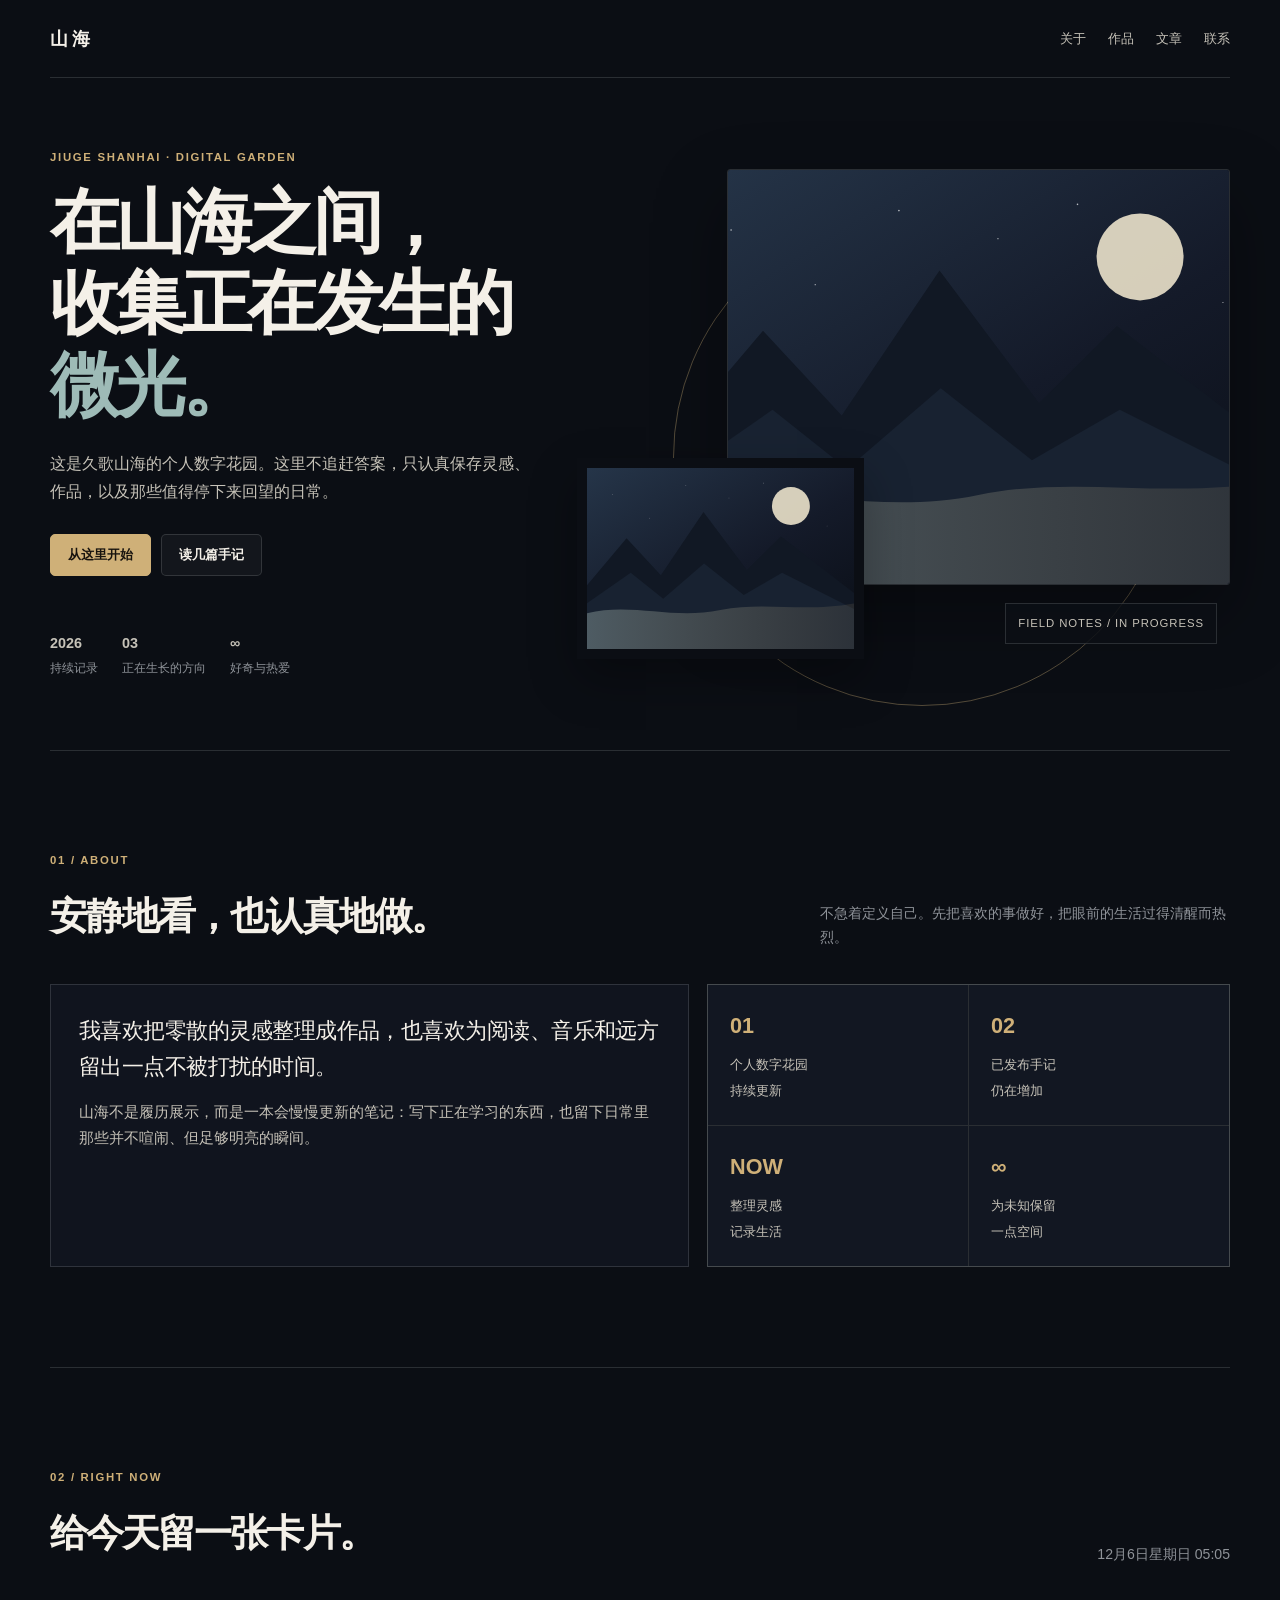
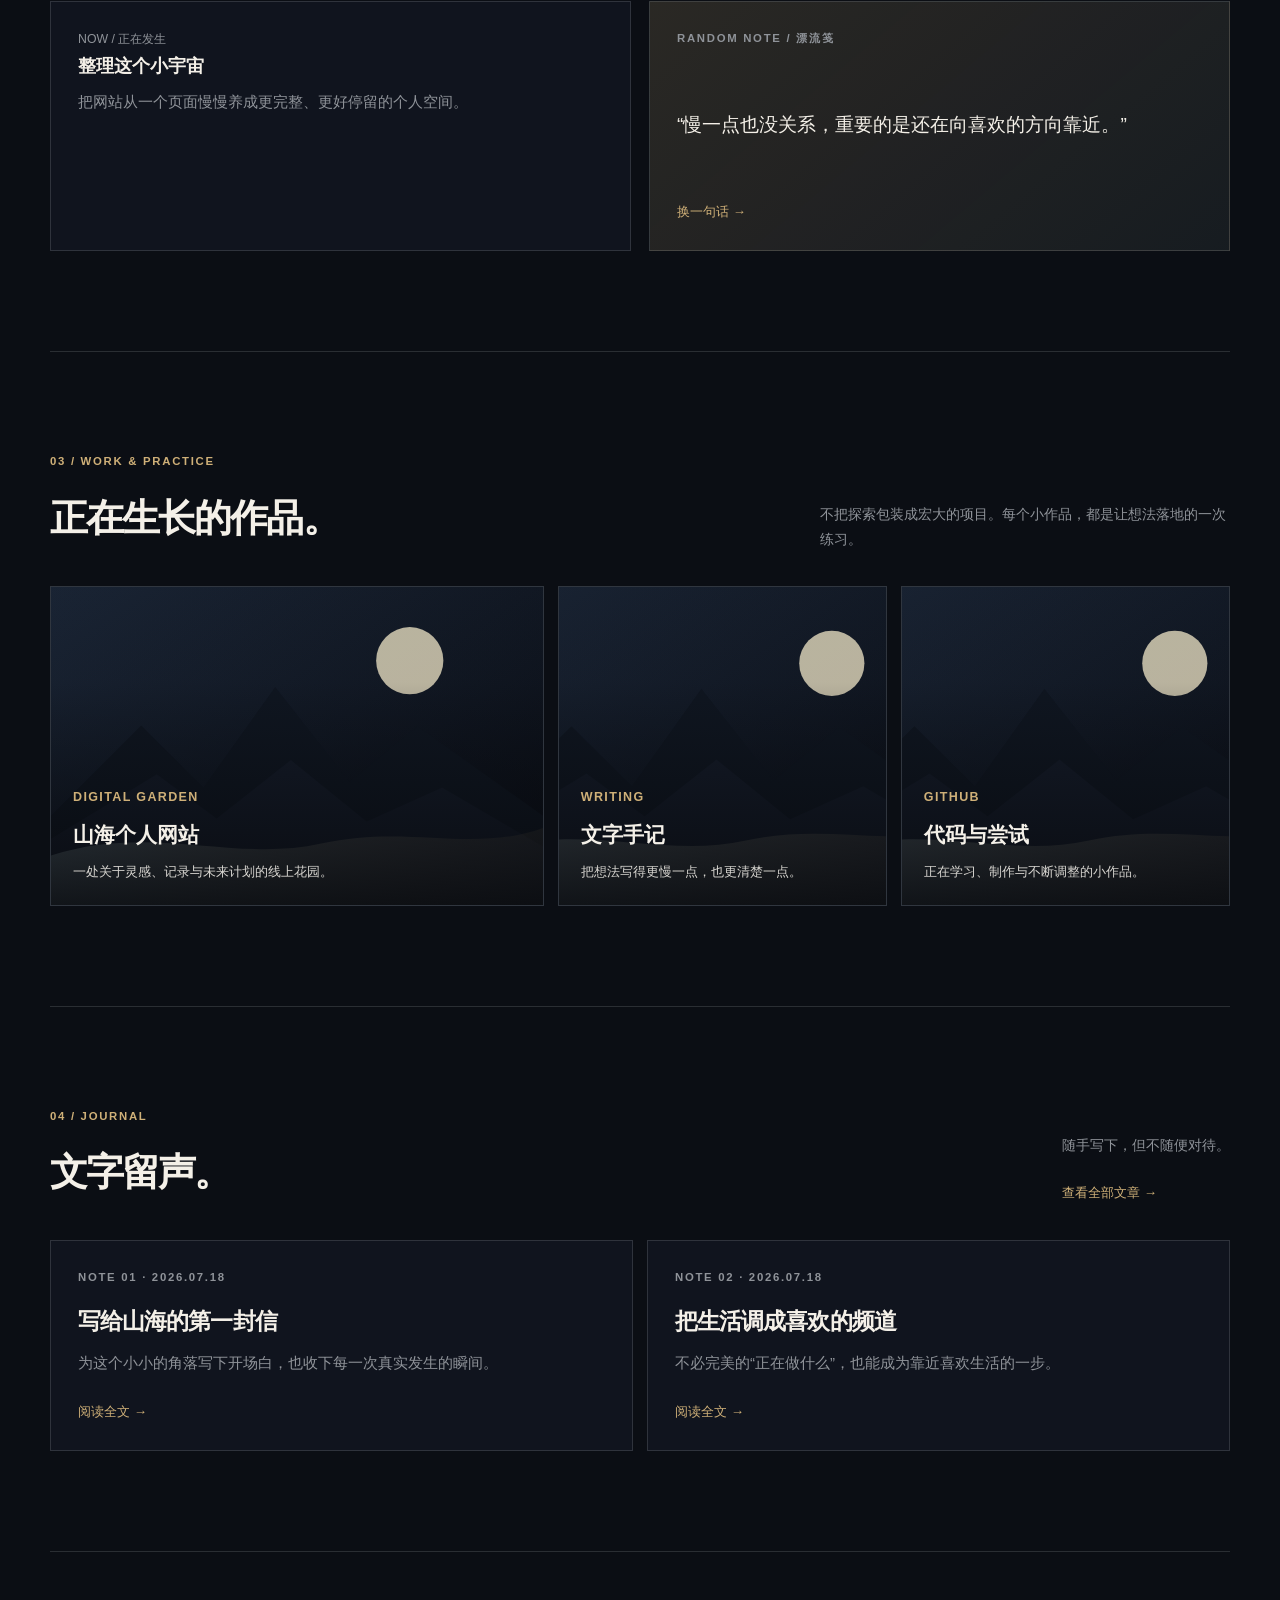
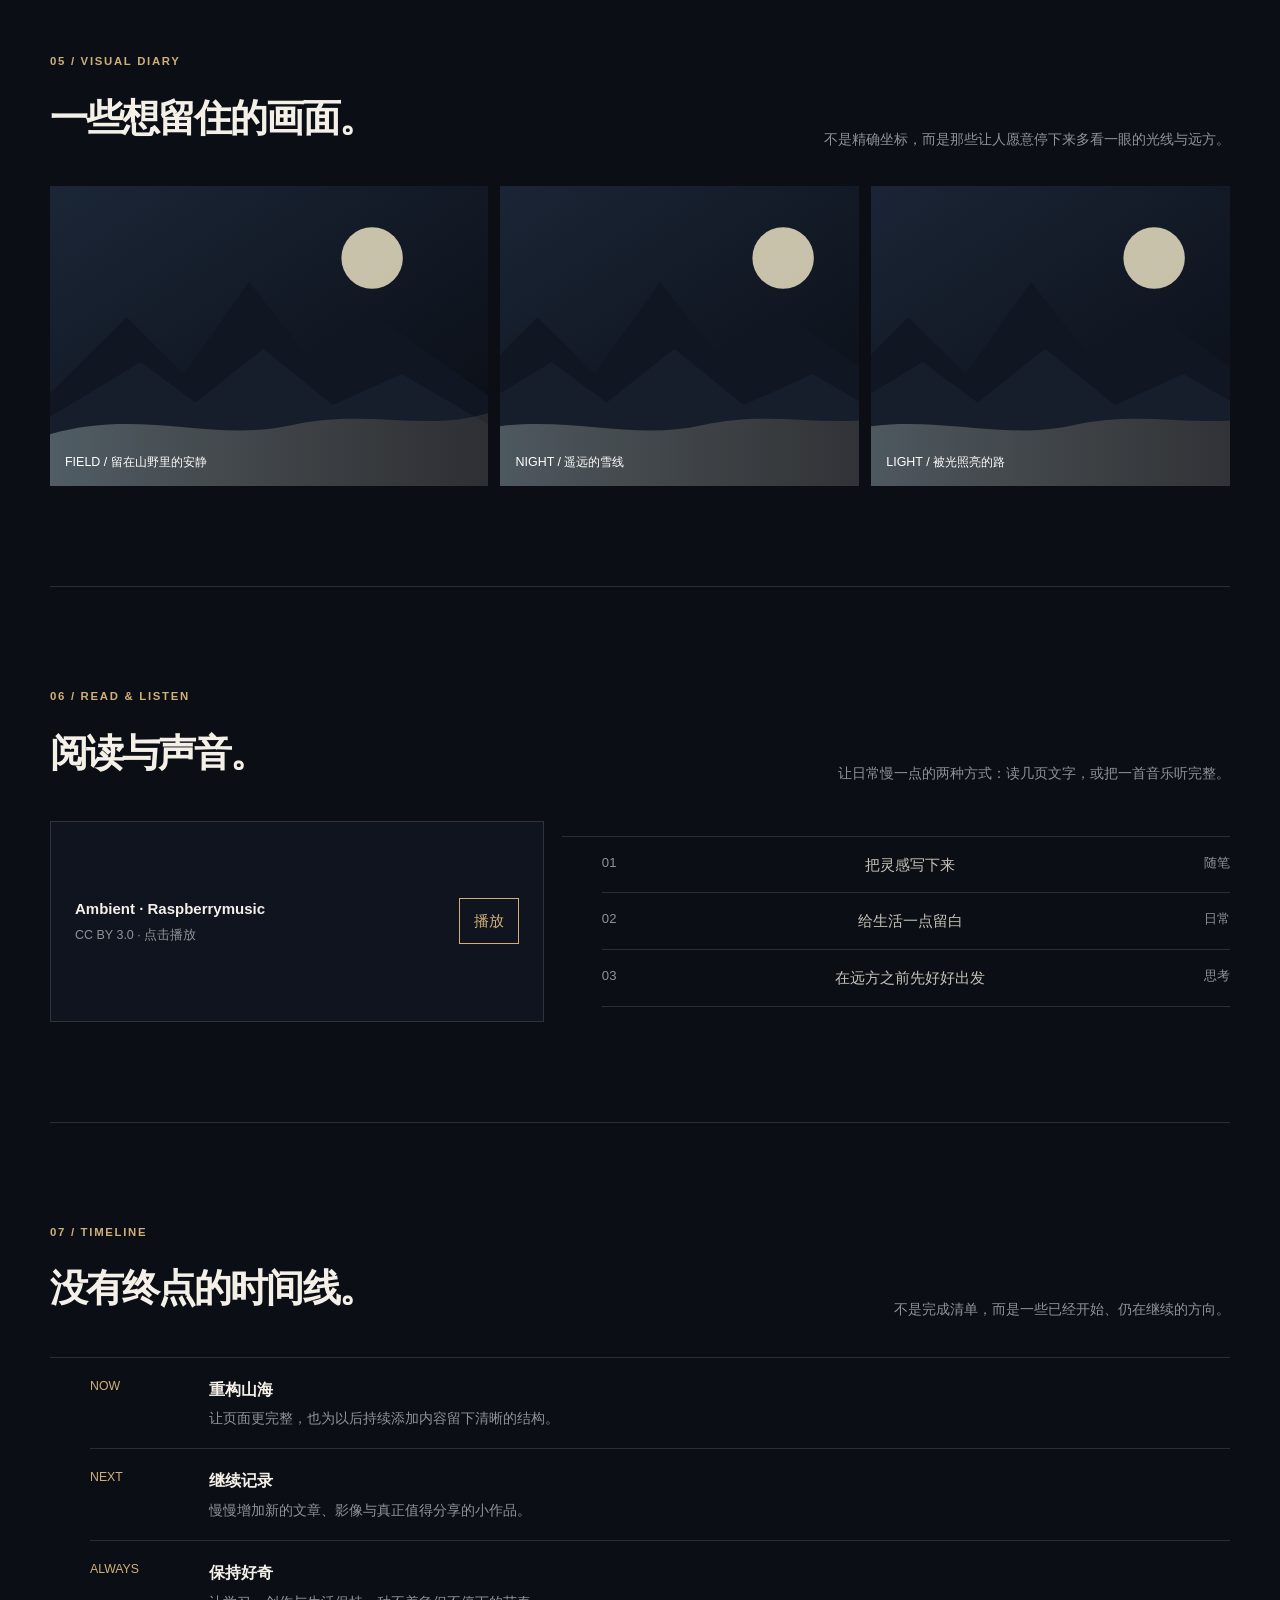
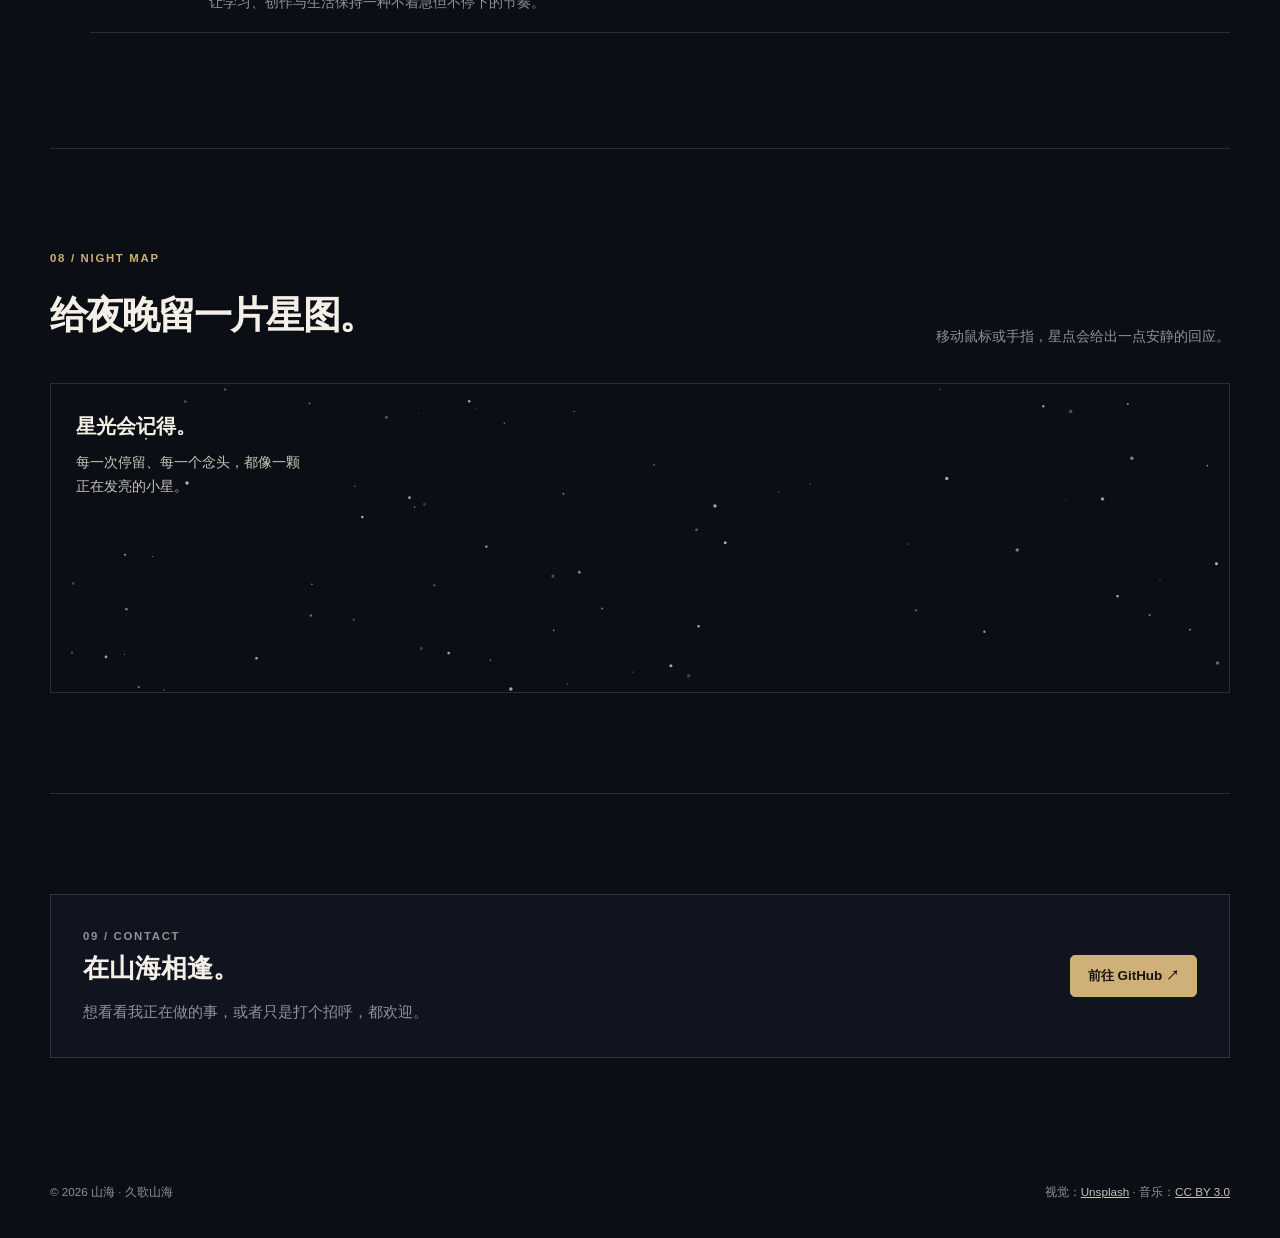
==== commit 39c781a8: "fix: replace invalid images and add instant local fallback" ====
--- a/index.html
+++ b/index.html
@@ -35,8 +35,8 @@
         <div class="hero-stats" aria-label="网站状态"><div><strong>2026</strong>持续记录</div><div><strong>03</strong>正在生长的方向</div><div><strong>∞</strong>好奇与热爱</div></div>
       </div>
       <div class="hero-art" data-reveal aria-label="深夜山海主视觉">
-        <img referrerpolicy="no-referrer" class="hero-art__main" src="https://images.unsplash.com/photo-1464822759023-fed622ff2c3b?auto=format&fit=crop&w=1400&q=85" alt="月光下层叠的山峰" fetchpriority="high">
-        <img referrerpolicy="no-referrer" class="hero-art__small" src="https://images.unsplash.com/photo-1500530855697-b586d89ba3ee?auto=format&fit=crop&w=900&q=85" alt="夕照下的远方山谷">
+        <img onerror="this.onerror=null;this.src='./assets/fallback-mountain.svg'" referrerpolicy="no-referrer" class="hero-art__main" src="https://images.unsplash.com/photo-1464822759023-fed622ff2c3b?auto=format&fit=crop&w=1400&q=85" alt="月光下层叠的山峰" fetchpriority="high">
+        <img onerror="this.onerror=null;this.src='./assets/fallback-mountain.svg'" referrerpolicy="no-referrer" class="hero-art__small" src="https://images.unsplash.com/photo-1500530855697-b586d89ba3ee?auto=format&fit=crop&w=900&q=85" alt="夕照下的远方山谷">
         <span class="hero-art__note">FIELD NOTES / IN PROGRESS</span>
       </div>
     </section>
@@ -60,9 +60,9 @@
     <section class="wrap section" id="projects" aria-labelledby="projects-title">
       <div class="section-head" data-reveal><div><p class="eyebrow">03 / WORK & PRACTICE</p><h2 class="section-title" id="projects-title">正在生长的作品。</h2></div><p class="section-intro">不把探索包装成宏大的项目。每个小作品，都是让想法落地的一次练习。</p></div>
       <div class="projects">
-        <a class="project" href="./" data-reveal><img referrerpolicy="no-referrer" src="https://images.unsplash.com/photo-1519608487953-e999c86e7450?auto=format&fit=crop&w=1300&q=85" alt="雪山与星空" loading="lazy"><div><small>DIGITAL GARDEN</small><h3>山海个人网站</h3><p>一处关于灵感、记录与未来计划的线上花园。</p></div></a>
-        <a class="project" href="./journal.html" data-reveal><img referrerpolicy="no-referrer" src="https://images.unsplash.com/photo-1470770841072-f978cf4d019e?auto=format&fit=crop&w=900&q=85" alt="宁静的湖畔森林" loading="lazy"><div><small>WRITING</small><h3>文字手记</h3><p>把想法写得更慢一点，也更清楚一点。</p></div></a>
-        <a class="project" href="https://github.com/xinyuanlinux" target="_blank" rel="noreferrer" data-reveal><img referrerpolicy="no-referrer" src="https://images.unsplash.com/photo-1519681393784-d120267933ba?auto=format&fit=crop&w=900&q=85" alt="星空下的山峰" loading="lazy"><div><small>GITHUB</small><h3>代码与尝试</h3><p>正在学习、制作与不断调整的小作品。</p></div></a>
+        <a class="project" href="./" data-reveal><img onerror="this.onerror=null;this.src='./assets/fallback-mountain.svg'" referrerpolicy="no-referrer" src="https://images.unsplash.com/photo-1519681393784-d120267933ba?auto=format&fit=crop&w=1300&q=85" alt="雪山与星空" loading="lazy"><div><small>DIGITAL GARDEN</small><h3>山海个人网站</h3><p>一处关于灵感、记录与未来计划的线上花园。</p></div></a>
+        <a class="project" href="./journal.html" data-reveal><img onerror="this.onerror=null;this.src='./assets/fallback-mountain.svg'" referrerpolicy="no-referrer" src="https://images.unsplash.com/photo-1470770841072-f978cf4d019e?auto=format&fit=crop&w=900&q=85" alt="宁静的湖畔森林" loading="lazy"><div><small>WRITING</small><h3>文字手记</h3><p>把想法写得更慢一点，也更清楚一点。</p></div></a>
+        <a class="project" href="https://github.com/xinyuanlinux" target="_blank" rel="noreferrer" data-reveal><img onerror="this.onerror=null;this.src='./assets/fallback-mountain.svg'" referrerpolicy="no-referrer" src="https://images.unsplash.com/photo-1519681393784-d120267933ba?auto=format&fit=crop&w=900&q=85" alt="星空下的山峰" loading="lazy"><div><small>GITHUB</small><h3>代码与尝试</h3><p>正在学习、制作与不断调整的小作品。</p></div></a>
       </div>
     </section>
 
@@ -77,9 +77,9 @@
     <section class="wrap section" aria-labelledby="visual-title">
       <div class="section-head" data-reveal><div><p class="eyebrow">05 / VISUAL DIARY</p><h2 class="section-title" id="visual-title">一些想留住的画面。</h2></div><p class="section-intro">不是精确坐标，而是那些让人愿意停下来多看一眼的光线与远方。</p></div>
       <div class="visual-grid">
-        <figure data-reveal><img referrerpolicy="no-referrer" src="https://images.unsplash.com/photo-1470770841072-f978cf4d019e?auto=format&fit=crop&w=1200&q=85" alt="倒映着山影的湖面" loading="lazy"><figcaption>FIELD / 留在山野里的安静</figcaption></figure>
-        <figure data-reveal><img referrerpolicy="no-referrer" src="https://images.unsplash.com/photo-1519608487953-e999c86e7450?auto=format&fit=crop&w=1000&q=85" alt="有星光的雪山" loading="lazy"><figcaption>NIGHT / 遥远的雪线</figcaption></figure>
-        <figure data-reveal><img referrerpolicy="no-referrer" src="https://images.unsplash.com/photo-1500530855697-b586d89ba3ee?auto=format&fit=crop&w=1000&q=85" alt="日光照亮的山谷" loading="lazy"><figcaption>LIGHT / 被光照亮的路</figcaption></figure>
+        <figure data-reveal><img onerror="this.onerror=null;this.src='./assets/fallback-mountain.svg'" referrerpolicy="no-referrer" src="https://images.unsplash.com/photo-1470770841072-f978cf4d019e?auto=format&fit=crop&w=1200&q=85" alt="倒映着山影的湖面" loading="lazy"><figcaption>FIELD / 留在山野里的安静</figcaption></figure>
+        <figure data-reveal><img onerror="this.onerror=null;this.src='./assets/fallback-mountain.svg'" referrerpolicy="no-referrer" src="https://images.unsplash.com/photo-1519681393784-d120267933ba?auto=format&fit=crop&w=1000&q=85" alt="有星光的雪山" loading="lazy"><figcaption>NIGHT / 遥远的雪线</figcaption></figure>
+        <figure data-reveal><img onerror="this.onerror=null;this.src='./assets/fallback-mountain.svg'" referrerpolicy="no-referrer" src="https://images.unsplash.com/photo-1500530855697-b586d89ba3ee?auto=format&fit=crop&w=1000&q=85" alt="日光照亮的山谷" loading="lazy"><figcaption>LIGHT / 被光照亮的路</figcaption></figure>
       </div>
     </section>
 
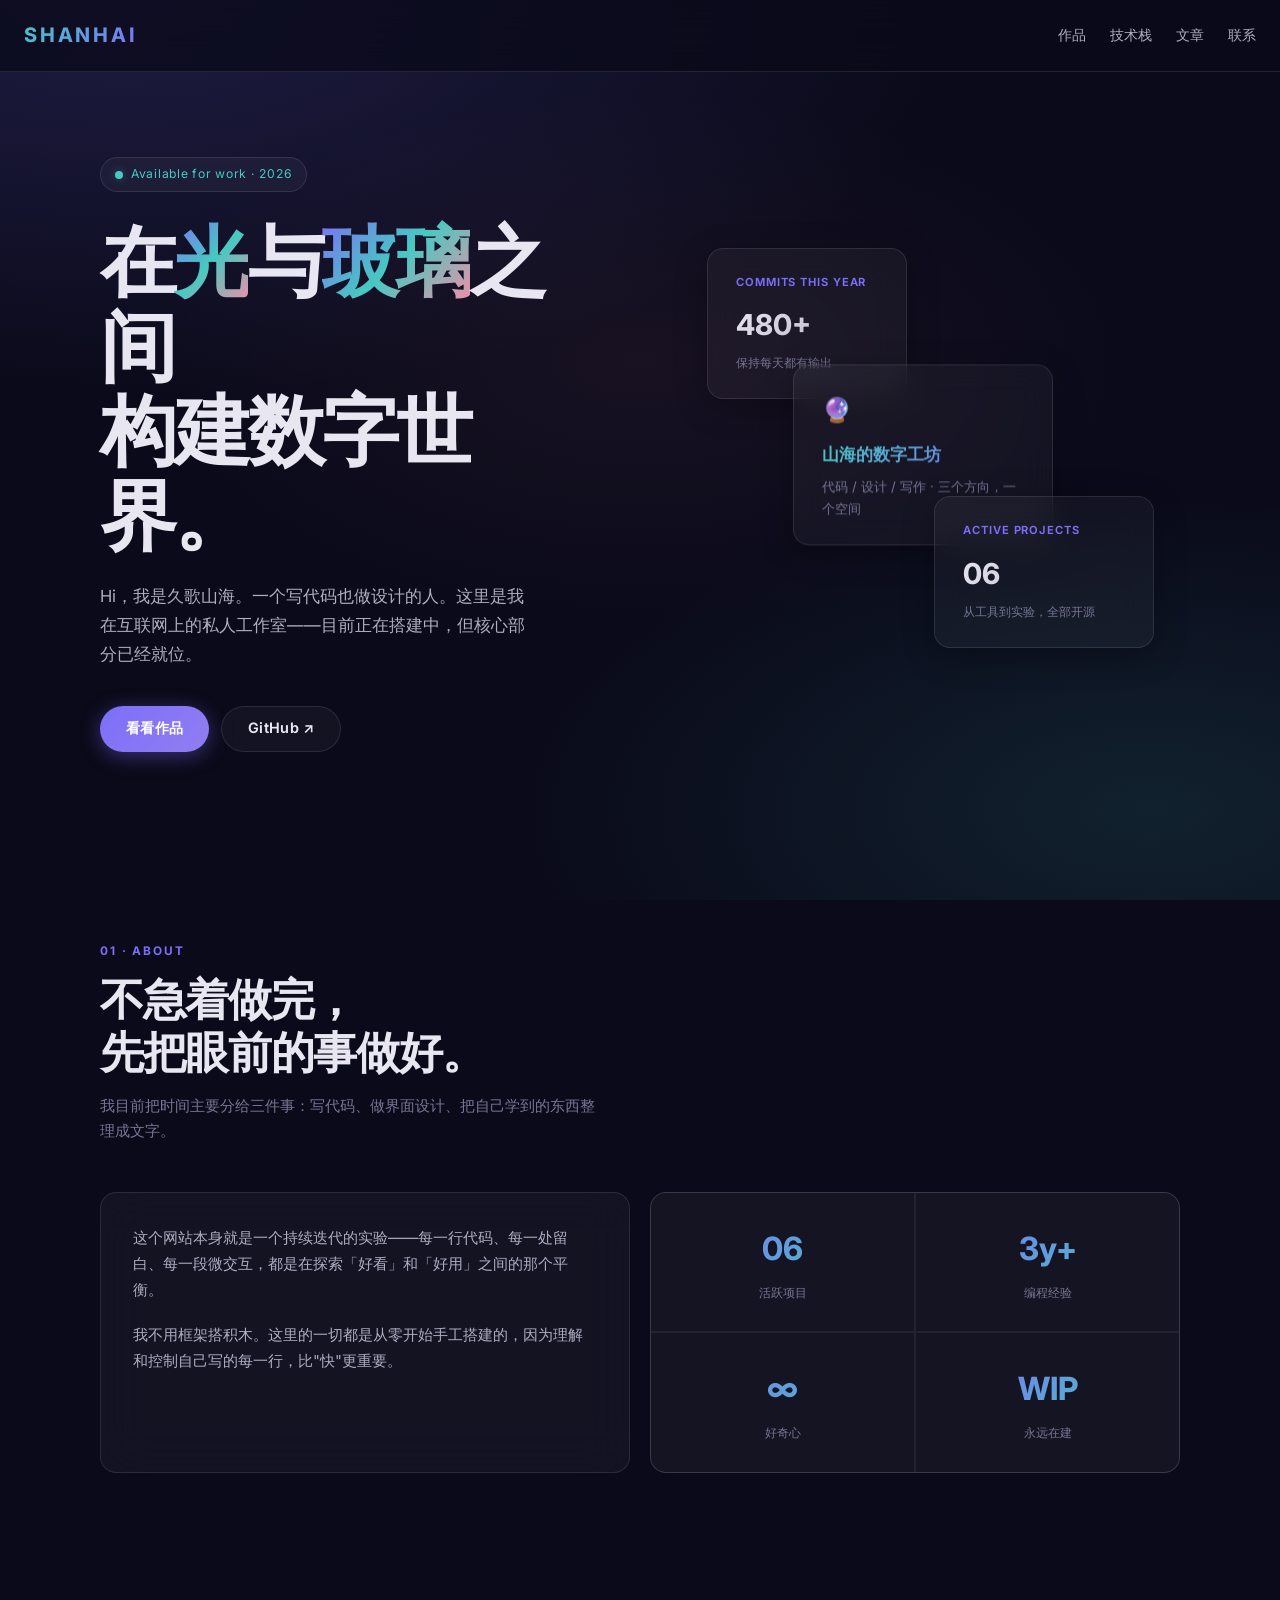
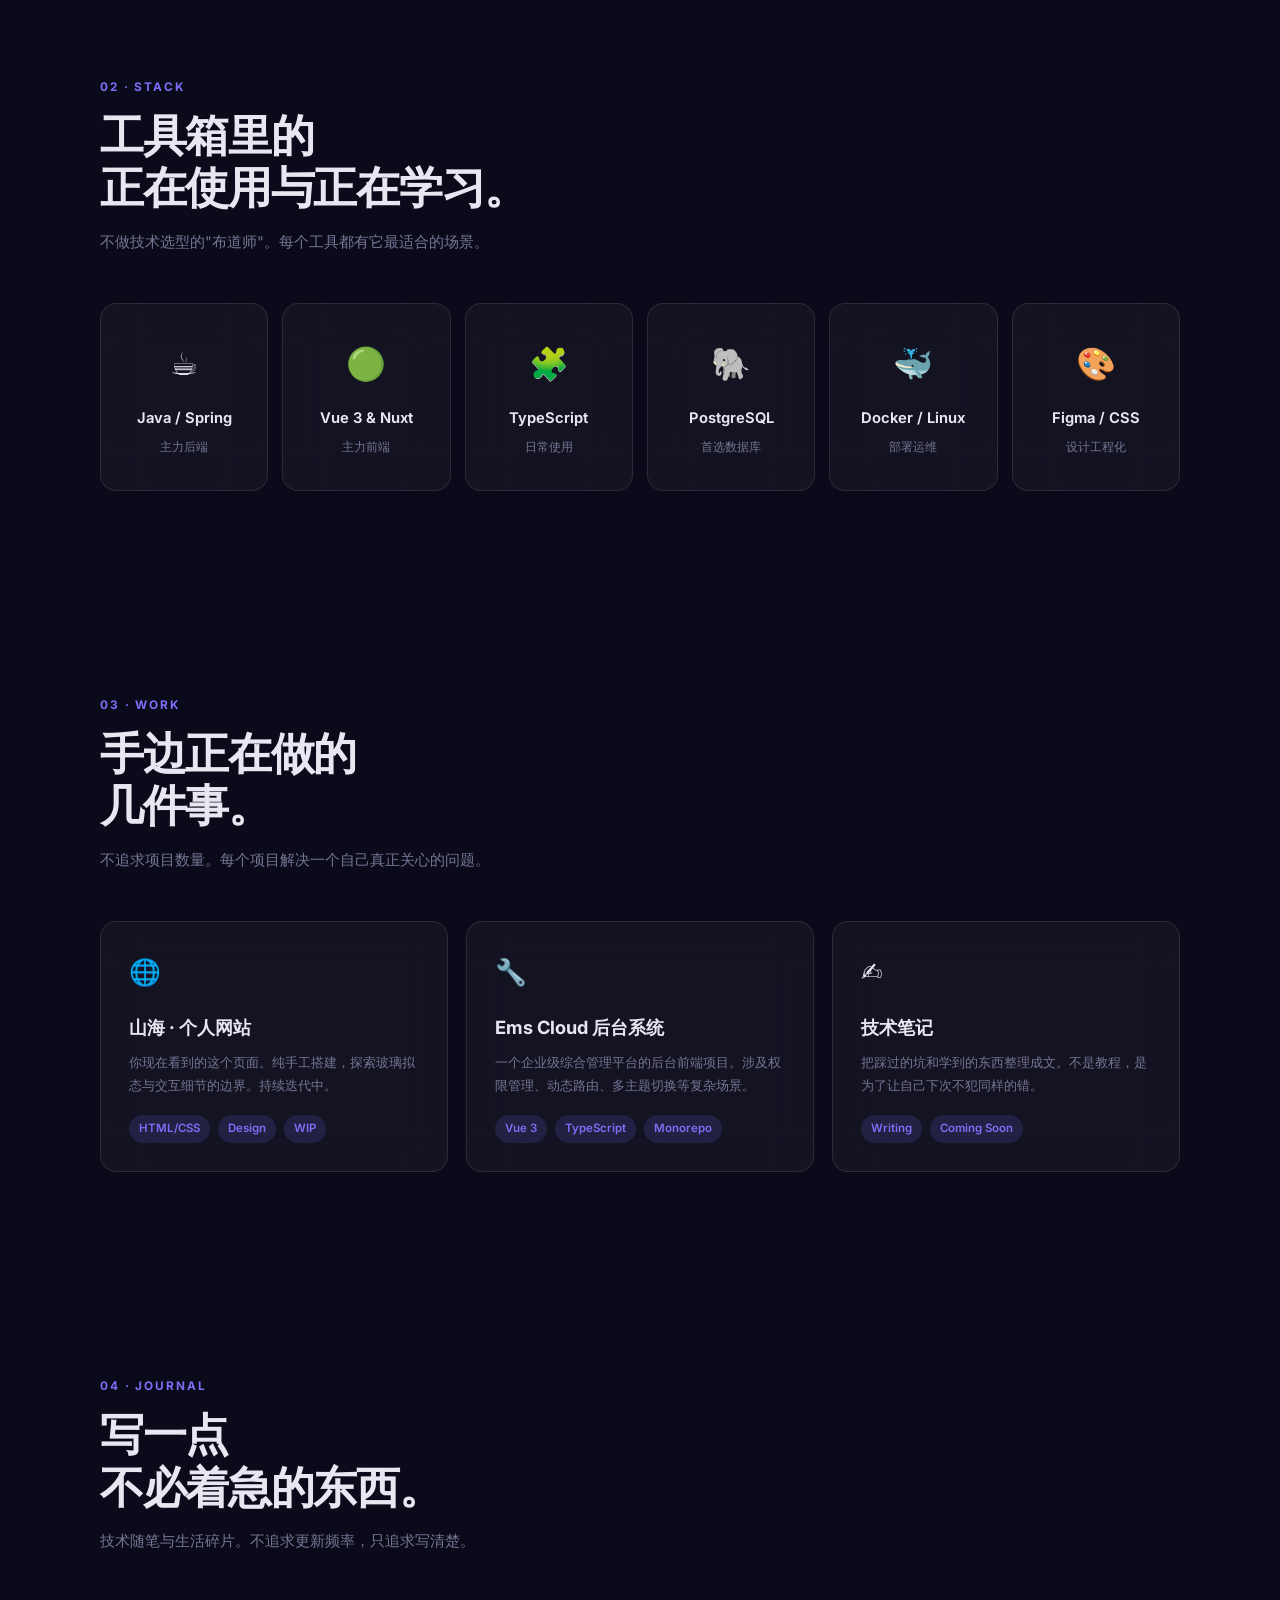
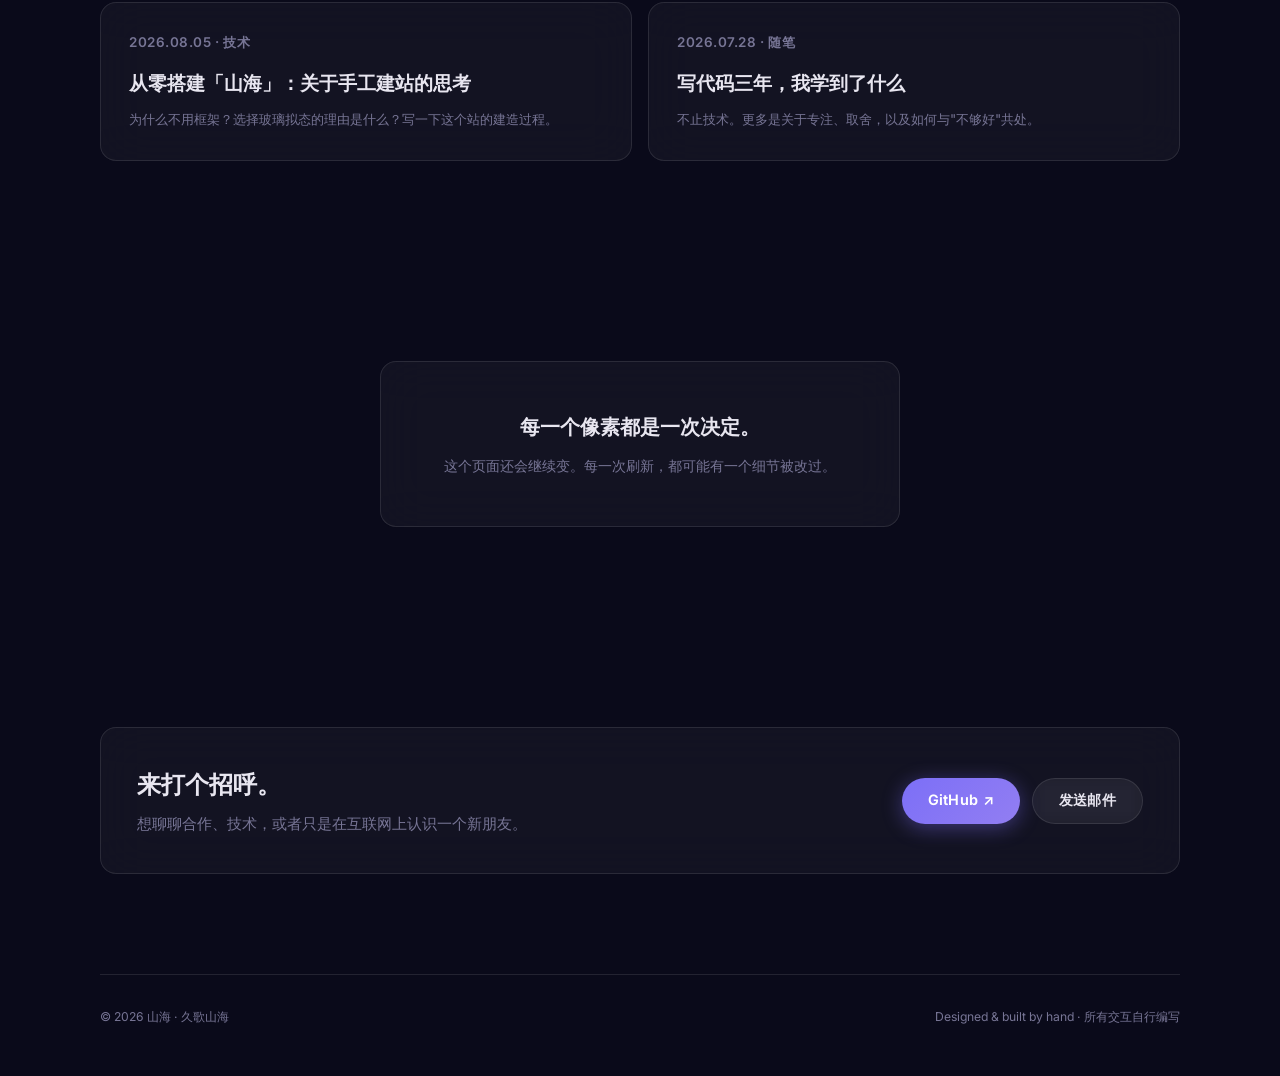
==== commit 08eb009b: "redesign: publish glassmorphism site" ====
--- a/index.html
+++ b/index.html
@@ -3,108 +3,208 @@
 <head>
   <meta charset="utf-8">
   <meta name="viewport" content="width=device-width,initial-scale=1">
-  <meta name="theme-color" content="#0b0e14">
-  <meta name="description" content="山海——久歌山海的个人数字花园，记录灵感、生活与正在发生的事。">
+  <meta name="theme-color" content="#0a0a1a">
+  <meta name="description" content="山海——久歌山海的技术花园，在这里写代码、做设计与探索未知。">
   <meta property="og:type" content="website">
   <meta property="og:title" content="山海 · 久歌山海">
-  <meta property="og:description" content="在山海之间，收集灵感、生活与正在发生的事。">
-  <meta property="og:image" content="https://images.unsplash.com/photo-1519681393784-d120267933ba?auto=format&fit=crop&w=1600&q=85">
+  <meta property="og:description" content="玻璃与光。代码与设计。一个在不断生长的个人空间。">
   <meta property="og:locale" content="zh_CN">
-  <link rel="canonical" href="https://xinyuanlinux.github.io/shanhai/">
   <link rel="stylesheet" href="./assets/styles.css">
-  <script defer src="./assets/content.js"></script>
+  <link rel="preconnect" href="https://fonts.googleapis.com">
+  <link rel="preconnect" href="https://fonts.gstatic.com" crossorigin>
+  <link href="https://fonts.googleapis.com/css2?family=Inter:wght@400;500;600;650;700;750;800&display=swap" rel="stylesheet">
   <script defer src="./assets/site.js"></script>
   <title>山海 · 久歌山海</title>
 </head>
 <body>
   <a class="skip-link" href="#content">跳到主要内容</a>
-  <div class="progress" data-progress></div>
-  <header class="wrap site-header">
-    <a class="brand" href="./" aria-label="山海主页">山海</a>
+
+  <header class="site-header">
+    <a class="brand" href="./" aria-label="山海主页">SHANHAI</a>
     <nav class="site-nav" aria-label="主导航">
-      <a href="#about">关于</a><a href="#projects">作品</a><a href="./journal.html">文章</a><a href="#contact">联系</a>
+      <a href="#work">作品</a>
+      <a href="#stack">技术栈</a>
+      <a href="#writing">文章</a>
+      <a href="#contact">联系</a>
     </nav>
   </header>
+
   <main id="content" tabindex="-1">
-    <section class="wrap hero" aria-labelledby="hero-title">
-      <div data-reveal>
-        <p class="eyebrow">JIUGE SHANHAI · DIGITAL GARDEN</p>
-        <h1 id="hero-title">在山海之间，<br>收集正在发生的<span>微光。</span></h1>
-        <p class="hero-copy">这是久歌山海的个人数字花园。这里不追赶答案，只认真保存灵感、作品，以及那些值得停下来回望的日常。</p>
-        <div class="button-row"><a class="button button--primary" href="#about">从这里开始</a><a class="button" href="./journal.html">读几篇手记</a></div>
-        <div class="hero-stats" aria-label="网站状态"><div><strong>2026</strong>持续记录</div><div><strong>03</strong>正在生长的方向</div><div><strong>∞</strong>好奇与热爱</div></div>
-      </div>
-      <div class="hero-art" data-reveal aria-label="深夜山海主视觉">
-        <img onerror="this.onerror=null;this.src='./assets/fallback-mountain.svg'" referrerpolicy="no-referrer" class="hero-art__main" src="https://images.unsplash.com/photo-1464822759023-fed622ff2c3b?auto=format&fit=crop&w=1400&q=85" alt="月光下层叠的山峰" fetchpriority="high">
-        <img onerror="this.onerror=null;this.src='./assets/fallback-mountain.svg'" referrerpolicy="no-referrer" class="hero-art__small" src="https://images.unsplash.com/photo-1500530855697-b586d89ba3ee?auto=format&fit=crop&w=900&q=85" alt="夕照下的远方山谷">
-        <span class="hero-art__note">FIELD NOTES / IN PROGRESS</span>
-      </div>
-    </section>
-
-    <section class="wrap section" id="about" aria-labelledby="about-title">
-      <div class="section-head" data-reveal><div><p class="eyebrow">01 / ABOUT</p><h2 class="section-title" id="about-title">安静地看，也认真地做。</h2></div><p class="section-intro">不急着定义自己。先把喜欢的事做好，把眼前的生活过得清醒而热烈。</p></div>
-      <div class="split">
-        <article class="panel" data-reveal><p class="about-lead">我喜欢把零散的灵感整理成作品，也喜欢为阅读、音乐和远方留出一点不被打扰的时间。</p><p class="about-copy">山海不是履历展示，而是一本会慢慢更新的笔记：写下正在学习的东西，也留下日常里那些并不喧闹、但足够明亮的瞬间。</p></article>
-        <div class="facts" data-reveal aria-label="个人站点信息"><div class="fact"><b>01</b><span>个人数字花园<br>持续更新</span></div><div class="fact"><b>02</b><span>已发布手记<br>仍在增加</span></div><div class="fact"><b>NOW</b><span>整理灵感<br>记录生活</span></div><div class="fact"><b>∞</b><span>为未知保留<br>一点空间</span></div></div>
-      </div>
-    </section>
-
-    <section class="wrap section" aria-labelledby="now-title">
-      <div class="section-head" data-reveal><div><p class="eyebrow">02 / RIGHT NOW</p><h2 class="section-title" id="now-title">给今天留一张卡片。</h2></div><p class="section-intro" data-local-date>今天</p></div>
-      <div class="now-grid">
-        <article class="now-card" data-reveal><p class="now-card__time">NOW / 正在发生</p><h3>整理这个小宇宙</h3><p>把网站从一个页面慢慢养成更完整、更好停留的个人空间。</p></article>
-        <article class="now-card note-card" data-reveal><p class="eyebrow">RANDOM NOTE / 漂流笺</p><blockquote data-note>“慢一点也没关系，重要的是还在向喜欢的方向靠近。”</blockquote><button class="text-button" type="button" data-note-button>换一句话 →</button></article>
-      </div>
-    </section>
-
-    <section class="wrap section" id="projects" aria-labelledby="projects-title">
-      <div class="section-head" data-reveal><div><p class="eyebrow">03 / WORK & PRACTICE</p><h2 class="section-title" id="projects-title">正在生长的作品。</h2></div><p class="section-intro">不把探索包装成宏大的项目。每个小作品，都是让想法落地的一次练习。</p></div>
-      <div class="projects">
-        <a class="project" href="./" data-reveal><img onerror="this.onerror=null;this.src='./assets/fallback-mountain.svg'" referrerpolicy="no-referrer" src="https://images.unsplash.com/photo-1519681393784-d120267933ba?auto=format&fit=crop&w=1300&q=85" alt="雪山与星空" loading="lazy"><div><small>DIGITAL GARDEN</small><h3>山海个人网站</h3><p>一处关于灵感、记录与未来计划的线上花园。</p></div></a>
-        <a class="project" href="./journal.html" data-reveal><img onerror="this.onerror=null;this.src='./assets/fallback-mountain.svg'" referrerpolicy="no-referrer" src="https://images.unsplash.com/photo-1470770841072-f978cf4d019e?auto=format&fit=crop&w=900&q=85" alt="宁静的湖畔森林" loading="lazy"><div><small>WRITING</small><h3>文字手记</h3><p>把想法写得更慢一点，也更清楚一点。</p></div></a>
-        <a class="project" href="https://github.com/xinyuanlinux" target="_blank" rel="noreferrer" data-reveal><img onerror="this.onerror=null;this.src='./assets/fallback-mountain.svg'" referrerpolicy="no-referrer" src="https://images.unsplash.com/photo-1519681393784-d120267933ba?auto=format&fit=crop&w=900&q=85" alt="星空下的山峰" loading="lazy"><div><small>GITHUB</small><h3>代码与尝试</h3><p>正在学习、制作与不断调整的小作品。</p></div></a>
-      </div>
-    </section>
-
-    <section class="wrap section" aria-labelledby="journal-title">
-      <div class="section-head" data-reveal><div><p class="eyebrow">04 / JOURNAL</p><h2 class="section-title" id="journal-title">文字留声。</h2></div><p class="section-intro">随手写下，但不随便对待。<br><a class="text-link" href="./journal.html">查看全部文章 →</a></p></div>
+
+    <!-- ===== HERO ===== -->
+    <section class="wrap hero">
+      <div class="hero-text" data-reveal>
+        <span class="hero-badge">Available for work · 2026</span>
+        <h1>在<span class="highlight">光</span>与<span class="highlight">玻璃</span>之间<br>构建数字世界。</h1>
+        <p class="hero-sub">Hi，我是久歌山海。一个写代码也做设计的人。这里是我在互联网上的私人工作室——目前正在搭建中，但核心部分已经就位。</p>
+        <div class="button-row">
+          <a class="btn btn--primary" href="#work">看看作品</a>
+          <a class="btn btn--ghost" href="https://github.com/xinyuanlinux" target="_blank" rel="noreferrer">GitHub ↗</a>
+        </div>
+      </div>
+      <div class="hero-visual" data-reveal>
+        <div class="floating-card floating-card--main">
+          <div class="card-icon">🔮</div>
+          <h3>山海的数字工坊</h3>
+          <p>代码 / 设计 / 写作 · 三个方向，一个空间</p>
+        </div>
+        <div class="floating-card floating-card--tl">
+          <div class="card-label">COMMITS THIS YEAR</div>
+          <div class="card-value">480+</div>
+          <div class="card-sub">保持每天都有输出</div>
+        </div>
+        <div class="floating-card floating-card--br">
+          <div class="card-label">ACTIVE PROJECTS</div>
+          <div class="card-value">06</div>
+          <div class="card-sub">从工具到实验，全部开源</div>
+        </div>
+      </div>
+    </section>
+
+    <!-- ===== ABOUT / NOW ===== -->
+    <section class="wrap section" id="about">
+      <p class="section-label" data-reveal>01 · ABOUT</p>
+      <h2 class="section-title" data-reveal>不急着做完，<br>先把眼前的事做好。</h2>
+      <p class="section-intro" data-reveal>我目前把时间主要分给三件事：写代码、做界面设计、把自己学到的东西整理成文字。</p>
+      <div class="about-grid">
+        <div class="about-panel glass" data-reveal>
+          <p>这个网站本身就是一个持续迭代的实验——每一行代码、每一处留白、每一段微交互，都是在探索「好看」和「好用」之间的那个平衡。</p>
+          <p>我不用框架搭积木。这里的一切都是从零开始手工搭建的，因为理解和控制自己写的每一行，比"快"更重要。</p>
+        </div>
+        <div class="about-stats" data-reveal>
+          <div class="about-stat">
+            <span class="about-stat__num">06</span>
+            <span class="about-stat__label">活跃项目</span>
+          </div>
+          <div class="about-stat">
+            <span class="about-stat__num">3y+</span>
+            <span class="about-stat__label">编程经验</span>
+          </div>
+          <div class="about-stat">
+            <span class="about-stat__num">∞</span>
+            <span class="about-stat__label">好奇心</span>
+          </div>
+          <div class="about-stat">
+            <span class="about-stat__num">WIP</span>
+            <span class="about-stat__label">永远在建</span>
+          </div>
+        </div>
+      </div>
+    </section>
+
+    <!-- ===== TECH STACK ===== -->
+    <section class="wrap section" id="stack">
+      <p class="section-label" data-reveal>02 · STACK</p>
+      <h2 class="section-title" data-reveal>工具箱里的<br>正在使用与正在学习。</h2>
+      <p class="section-intro" data-reveal>不做技术选型的"布道师"。每个工具都有它最适合的场景。</p>
+      <div class="stack-grid" data-reveal>
+        <div class="stack-item glass">
+          <span class="stack-item__icon">☕</span>
+          <span class="stack-item__name">Java / Spring</span>
+          <span class="stack-item__level">主力后端</span>
+        </div>
+        <div class="stack-item glass">
+          <span class="stack-item__icon">🟢</span>
+          <span class="stack-item__name">Vue 3 & Nuxt</span>
+          <span class="stack-item__level">主力前端</span>
+        </div>
+        <div class="stack-item glass">
+          <span class="stack-item__icon">🧩</span>
+          <span class="stack-item__name">TypeScript</span>
+          <span class="stack-item__level">日常使用</span>
+        </div>
+        <div class="stack-item glass">
+          <span class="stack-item__icon">🐘</span>
+          <span class="stack-item__name">PostgreSQL</span>
+          <span class="stack-item__level">首选数据库</span>
+        </div>
+        <div class="stack-item glass">
+          <span class="stack-item__icon">🐳</span>
+          <span class="stack-item__name">Docker / Linux</span>
+          <span class="stack-item__level">部署运维</span>
+        </div>
+        <div class="stack-item glass">
+          <span class="stack-item__icon">🎨</span>
+          <span class="stack-item__name">Figma / CSS</span>
+          <span class="stack-item__level">设计工程化</span>
+        </div>
+      </div>
+    </section>
+
+    <!-- ===== PROJECTS ===== -->
+    <section class="wrap section" id="work">
+      <p class="section-label" data-reveal>03 · WORK</p>
+      <h2 class="section-title" data-reveal>手边正在做的<br>几件事。</h2>
+      <p class="section-intro" data-reveal>不追求项目数量。每个项目解决一个自己真正关心的问题。</p>
+      <div class="projects-grid">
+        <a class="project-card glass" href="https://github.com/xinyuanlinux/shanhai" target="_blank" rel="noreferrer" data-reveal>
+          <span class="project-card__icon">🌐</span>
+          <h3>山海 · 个人网站</h3>
+          <p>你现在看到的这个页面。纯手工搭建，探索玻璃拟态与交互细节的边界。持续迭代中。</p>
+          <span class="project-card__tags"><span class="project-card__tag">HTML/CSS</span><span class="project-card__tag">Design</span><span class="project-card__tag">WIP</span></span>
+        </a>
+        <a class="project-card glass" href="https://github.com/xinyuanlinux" target="_blank" rel="noreferrer" data-reveal>
+          <span class="project-card__icon">🔧</span>
+          <h3>Ems Cloud 后台系统</h3>
+          <p>一个企业级综合管理平台的后台前端项目。涉及权限管理、动态路由、多主题切换等复杂场景。</p>
+          <span class="project-card__tags"><span class="project-card__tag">Vue 3</span><span class="project-card__tag">TypeScript</span><span class="project-card__tag">Monorepo</span></span>
+        </a>
+        <a class="project-card glass" href="#" data-reveal>
+          <span class="project-card__icon">✍️</span>
+          <h3>技术笔记</h3>
+          <p>把踩过的坑和学到的东西整理成文。不是教程，是为了让自己下次不犯同样的错。</p>
+          <span class="project-card__tags"><span class="project-card__tag">Writing</span><span class="project-card__tag">Coming Soon</span></span>
+        </a>
+      </div>
+    </section>
+
+    <!-- ===== JOURNAL ===== -->
+    <section class="wrap section" id="writing">
+      <p class="section-label" data-reveal>04 · JOURNAL</p>
+      <h2 class="section-title" data-reveal>写一点<br>不必着急的东西。</h2>
+      <p class="section-intro" data-reveal>技术随笔与生活碎片。不追求更新频率，只追求写清楚。</p>
       <div class="journal-grid">
-        <article class="journal-card" data-reveal><p class="eyebrow">NOTE 01 · 2026.07.18</p><h3><a href="./posts/first-letter.html">写给山海的第一封信</a></h3><p>为这个小小的角落写下开场白，也收下每一次真实发生的瞬间。</p><a class="text-link" href="./posts/first-letter.html">阅读全文 →</a></article>
-        <article class="journal-card" data-reveal><p class="eyebrow">NOTE 02 · 2026.07.18</p><h3><a href="./posts/now.html">把生活调成喜欢的频道</a></h3><p>不必完美的“正在做什么”，也能成为靠近喜欢生活的一步。</p><a class="text-link" href="./posts/now.html">阅读全文 →</a></article>
-      </div>
-    </section>
-
-    <section class="wrap section" aria-labelledby="visual-title">
-      <div class="section-head" data-reveal><div><p class="eyebrow">05 / VISUAL DIARY</p><h2 class="section-title" id="visual-title">一些想留住的画面。</h2></div><p class="section-intro">不是精确坐标，而是那些让人愿意停下来多看一眼的光线与远方。</p></div>
-      <div class="visual-grid">
-        <figure data-reveal><img onerror="this.onerror=null;this.src='./assets/fallback-mountain.svg'" referrerpolicy="no-referrer" src="https://images.unsplash.com/photo-1470770841072-f978cf4d019e?auto=format&fit=crop&w=1200&q=85" alt="倒映着山影的湖面" loading="lazy"><figcaption>FIELD / 留在山野里的安静</figcaption></figure>
-        <figure data-reveal><img onerror="this.onerror=null;this.src='./assets/fallback-mountain.svg'" referrerpolicy="no-referrer" src="https://images.unsplash.com/photo-1519681393784-d120267933ba?auto=format&fit=crop&w=1000&q=85" alt="有星光的雪山" loading="lazy"><figcaption>NIGHT / 遥远的雪线</figcaption></figure>
-        <figure data-reveal><img onerror="this.onerror=null;this.src='./assets/fallback-mountain.svg'" referrerpolicy="no-referrer" src="https://images.unsplash.com/photo-1500530855697-b586d89ba3ee?auto=format&fit=crop&w=1000&q=85" alt="日光照亮的山谷" loading="lazy"><figcaption>LIGHT / 被光照亮的路</figcaption></figure>
-      </div>
-    </section>
-
-    <section class="wrap section" aria-labelledby="culture-title">
-      <div class="section-head" data-reveal><div><p class="eyebrow">06 / READ & LISTEN</p><h2 class="section-title" id="culture-title">阅读与声音。</h2></div><p class="section-intro">让日常慢一点的两种方式：读几页文字，或把一首音乐听完整。</p></div>
-      <div class="culture-grid">
-        <div class="music-player" data-music-player data-reveal><div><strong data-music-label aria-live="polite">Ambient · Raspberrymusic</strong><small>CC BY 3.0 · 点击播放</small></div><button type="button">播放</button><audio preload="none" loop src="https://upload.wikimedia.org/wikipedia/commons/8/8c/Raspberrymusic_-_Ambient_%2810_minutes%29.flac"></audio></div>
-        <ul class="reading-list" data-reveal aria-label="阅读清单"><li><span>01</span>把灵感写下来 <span>随笔</span></li><li><span>02</span>给生活一点留白 <span>日常</span></li><li><span>03</span>在远方之前先好好出发 <span>思考</span></li></ul>
-      </div>
-    </section>
-
-    <section class="wrap section" aria-labelledby="timeline-title">
-      <div class="section-head" data-reveal><div><p class="eyebrow">07 / TIMELINE</p><h2 class="section-title" id="timeline-title">没有终点的时间线。</h2></div><p class="section-intro">不是完成清单，而是一些已经开始、仍在继续的方向。</p></div>
-      <ul class="timeline" data-reveal><li><time>NOW</time><div><h3>重构山海</h3><p>让页面更完整，也为以后持续添加内容留下清晰的结构。</p></div></li><li><time>NEXT</time><div><h3>继续记录</h3><p>慢慢增加新的文章、影像与真正值得分享的小作品。</p></div></li><li><time>ALWAYS</time><div><h3>保持好奇</h3><p>让学习、创作与生活保持一种不着急但不停下的节奏。</p></div></li></ul>
-    </section>
-
-    <section class="wrap section" aria-labelledby="stars-title">
-      <div class="section-head" data-reveal><div><p class="eyebrow">08 / NIGHT MAP</p><h2 class="section-title" id="stars-title">给夜晚留一片星图。</h2></div><p class="section-intro">移动鼠标或手指，星点会给出一点安静的回应。</p></div>
-      <div class="star-map" data-reveal><canvas data-stars aria-label="可互动星图"></canvas><div><h3>星光会记得。</h3><p>每一次停留、每一个念头，都像一颗正在发亮的小星。</p></div></div>
-    </section>
-
-    <section class="wrap section" id="contact" aria-labelledby="contact-title">
-      <div class="contact" data-reveal><div><p class="eyebrow">09 / CONTACT</p><h2 id="contact-title">在山海相逢。</h2><p>想看看我正在做的事，或者只是打个招呼，都欢迎。</p></div><a class="button button--primary" href="https://github.com/xinyuanlinux" target="_blank" rel="noreferrer">前往 GitHub ↗</a></div>
-    </section>
+        <a class="journal-card glass" href="./posts/building-shanhai.html" data-reveal>
+          <p class="journal-card__date">2026.08.05 · 技术</p>
+          <h3>从零搭建「山海」：关于手工建站的思考</h3>
+          <p>为什么不用框架？选择玻璃拟态的理由是什么？写一下这个站的建造过程。</p>
+        </a>
+        <a class="journal-card glass" href="./posts/why-write-code.html" data-reveal>
+          <p class="journal-card__date">2026.07.28 · 随笔</p>
+          <h3>写代码三年，我学到了什么</h3>
+          <p>不止技术。更多是关于专注、取舍，以及如何与"不够好"共处。</p>
+        </a>
+      </div>
+    </section>
+
+    <!-- ===== PARTICLE CANVAS ===== -->
+    <section class="wrap section" style="position:relative;overflow:hidden;">
+      <div style="position:absolute;inset:0;" data-particles></div>
+      <div class="glass" style="position:relative;z-index:1;padding:48px 36px;text-align:center;max-width:520px;margin:0 auto;" data-reveal>
+        <h3 style="font-size:1.25rem;margin-bottom:10px;">每一个像素都是一次决定。</h3>
+        <p style="color:var(--text-muted);font-size:.88rem;">这个页面还会继续变。每一次刷新，都可能有一个细节被改过。</p>
+      </div>
+    </section>
+
+    <!-- ===== CONTACT ===== -->
+    <section class="wrap section" id="contact">
+      <div class="contact-row glass" data-reveal>
+        <div>
+          <h3>来打个招呼。</h3>
+          <p>想聊聊合作、技术，或者只是在互联网上认识一个新朋友。</p>
+        </div>
+        <div class="contact-links">
+          <a class="btn btn--primary" href="https://github.com/xinyuanlinux" target="_blank" rel="noreferrer">GitHub ↗</a>
+          <a class="btn btn--ghost" href="mailto:jiugeshanhai@example.com">发送邮件</a>
+        </div>
+      </div>
+    </section>
+
   </main>
-  <footer class="wrap site-footer"><span>© 2026 山海 · 久歌山海</span><span>视觉：<a href="https://unsplash.com" target="_blank" rel="noreferrer">Unsplash</a> · 音乐：<a href="https://creativecommons.org/licenses/by/3.0/" target="_blank" rel="noreferrer">CC BY 3.0</a></span></footer>
+
+  <footer class="wrap site-footer">
+    <span>© 2026 山海 · 久歌山海</span>
+    <span>Designed & built by hand · 所有交互自行编写</span>
+  </footer>
 </body>
-</html>+</html>
--- a/assets/styles.css
+++ b/assets/styles.css
@@ -1 +1,395 @@
-:root{--bg:#0b0e14;--bg-raised:#121722;--ink:#f4f0e8;--soft:#c6c2b8;--muted:#8f9399;--line:rgba(235,238,239,.14);--gold:#cfb078;--mist:#9ebbb7;--focus:#e8cf9e;--max:1180px}*{box-sizing:border-box}html{scroll-behavior:smooth;background:var(--bg)}body{min-width:320px;margin:0;background:var(--bg);color:var(--ink);font:15px/1.72 -apple-system,BlinkMacSystemFont,"Segoe UI","PingFang SC","Microsoft YaHei",Arial,sans-serif}body:before{content:"";position:fixed;z-index:-2;inset:0;background:linear-gradient(105deg,rgba(8,11,16,.95),rgba(10,14,20,.66)),url("https://images.unsplash.com/photo-1519681393784-d120267933ba?auto=format&fit=crop&w=2400&q=85") center/cover}body:after{content:"";position:fixed;z-index:-1;inset:0;background:linear-gradient(180deg,transparent 20%,var(--bg) 72%);pointer-events:none}a{color:inherit}a:focus-visible,button:focus-visible{outline:2px solid var(--focus);outline-offset:4px}@view-transition{navigation:auto}::view-transition-old(root){animation:fade-out .18s ease both}::view-transition-new(root){animation:fade-in .22s ease both}img{display:block;max-width:100%}.skip-link{position:fixed;z-index:20;top:10px;left:10px;padding:9px 13px;background:var(--ink);color:var(--bg);transform:translateY(-160%)}.skip-link:focus{transform:translateY(0)}.progress{position:fixed;z-index:12;top:0;left:0;width:100%;height:2px;transform:scaleX(0);transform-origin:left;background:var(--gold)}.wrap{width:min(var(--max),calc(100% - 44px));margin:auto}.site-header{height:78px;display:flex;align-items:center;justify-content:space-between;border-bottom:1px solid var(--line)}.brand{font-size:1.15rem;font-weight:760;letter-spacing:.22em;text-decoration:none}.site-nav{display:flex;align-items:center;gap:22px;color:var(--soft);font-size:.84rem}.site-nav a{text-decoration:none}.site-nav a:hover{color:var(--gold)}.eyebrow{margin:0 0 13px;color:var(--gold);font-size:.71rem;font-weight:700;letter-spacing:.15em}.hero{display:grid;grid-template-columns:.85fr 1.15fr;min-height:660px;gap:44px;align-items:center;padding:70px 0}.hero h1,.page-title{margin:0;font-size:clamp(2.55rem,5.5vw,5.35rem);font-weight:650;line-height:1.16;letter-spacing:-.06em}.hero h1 span{color:var(--mist)}.hero-copy{max-width:500px;margin:23px 0 29px;color:var(--soft);font-size:1.02rem}.button-row{display:flex;flex-wrap:wrap;gap:10px}.button{display:inline-flex;min-height:42px;align-items:center;justify-content:center;padding:0 17px;border:1px solid var(--line);border-radius:5px;background:rgba(255,255,255,.035);font-size:.84rem;font-weight:650;text-decoration:none;transition:transform .2s,border-color .2s,background .2s}.button:hover{transform:translateY(-2px);border-color:var(--gold)}.button--primary{border-color:var(--gold);background:var(--gold);color:#17130e}.hero-stats{display:flex;gap:24px;margin-top:55px;color:var(--muted);font-size:.77rem}.hero-stats strong{display:block;margin-bottom:3px;color:var(--soft);font-size:.9rem}.hero-art{position:relative;min-height:490px;isolation:isolate}.hero-art img{position:absolute;object-fit:cover}.hero-art__main{z-index:1;top:0;right:0;width:77%;height:85%;border:1px solid var(--line);border-radius:3px;box-shadow:0 30px 70px rgba(0,0,0,.34)}.hero-art__small{z-index:2;bottom:0;left:0;width:44%;height:41%;border:10px solid var(--bg);box-shadow:0 20px 45px rgba(0,0,0,.3)}.hero-art:before{content:"";position:absolute;z-index:0;right:9%;top:8%;width:76%;aspect-ratio:1;border:1px solid rgba(207,176,120,.37);border-radius:50%}.hero-art__note{position:absolute;z-index:3;right:2%;bottom:3%;padding:10px 12px;border:1px solid var(--line);background:rgba(12,15,21,.82);color:var(--soft);font-size:.71rem;letter-spacing:.08em}.section{padding:100px 0;border-top:1px solid var(--line)}.section-head{display:flex;align-items:flex-end;justify-content:space-between;gap:32px;margin-bottom:35px}.section-title{margin:0;font-size:clamp(1.8rem,3vw,2.8rem);font-weight:650;letter-spacing:-.05em}.section-intro{max-width:410px;margin:0;color:var(--muted);font-size:.88rem}.split{display:grid;grid-template-columns:1.1fr .9fr;gap:18px}.panel{border:1px solid var(--line);background:rgba(18,23,34,.72);padding:28px}.about-lead{margin:0;color:var(--ink);font-size:1.35rem;line-height:1.65;letter-spacing:-.025em}.about-copy{color:var(--soft)}.facts{display:grid;grid-template-columns:1fr 1fr;gap:1px;background:var(--line);border:1px solid var(--line)}.fact{min-height:125px;padding:22px;background:var(--bg-raised)}.fact b{display:block;margin-bottom:7px;color:var(--gold);font-size:1.35rem}.fact span{color:var(--soft);font-size:.81rem}.now-grid{display:grid;grid-template-columns:1fr 1fr;gap:18px}.now-card{padding:27px;border:1px solid var(--line);background:rgba(18,23,34,.72)}.now-card__time{margin-bottom:18px;color:var(--gold);font-size:.77rem;font-variant-numeric:tabular-nums}.now-card h3{margin:0 0 7px;font-size:1.14rem}.now-card p{margin:0;color:var(--muted)}.note-card{display:flex;flex-direction:column;justify-content:space-between;min-height:250px;background:linear-gradient(140deg,rgba(207,176,120,.16),rgba(158,187,183,.08))}.note-card blockquote{margin:18px 0;color:var(--ink);font-size:1.2rem;line-height:1.65}.text-button{align-self:flex-start;padding:0;border:0;background:transparent;color:var(--gold);font:inherit;font-size:.82rem;cursor:pointer}.projects{display:grid;grid-template-columns:1.2fr .8fr .8fr;gap:14px}.project{position:relative;min-height:320px;display:flex;align-items:flex-end;padding:22px;overflow:hidden;border:1px solid var(--line);background:var(--bg-raised);text-decoration:none}.project img{position:absolute;inset:0;width:100%;height:100%;object-fit:cover;transition:transform .5s}.project:after{content:"";position:absolute;inset:0;background:linear-gradient(0deg,rgba(7,9,13,.86),rgba(7,9,13,.08) 70%)}.project:hover img{transform:scale(1.045)}.project div{position:relative;z-index:1}.project small{color:var(--gold);font-weight:700;letter-spacing:.11em}.project h3{margin:8px 0 0;font-size:1.3rem}.project p{margin:7px 0 0;color:#d8d6d1;font-size:.84rem}.journal-grid{display:grid;grid-template-columns:1fr 1fr;gap:14px}.journal-card,.journal-item{padding:27px;border:1px solid var(--line);background:rgba(18,23,34,.72)}.journal-card h3,.journal-item h2{margin:14px 0 8px;font-size:1.45rem;letter-spacing:-.04em}.journal-card p,.journal-item p{margin:0;color:var(--muted)}.journal-card a,.journal-item h2 a{text-decoration:none}.text-link{display:inline-block;margin-top:25px;color:var(--gold);font-size:.83rem;text-decoration:none}.visual-grid{display:grid;grid-template-columns:1.1fr .9fr .9fr;gap:12px}.visual-grid figure{position:relative;min-height:300px;margin:0;overflow:hidden;background:var(--bg-raised)}.visual-grid img{width:100%;height:100%;object-fit:cover;transition:transform .5s}.visual-grid figure:hover img{transform:scale(1.04)}.visual-grid figcaption{position:absolute;right:15px;bottom:13px;left:15px;color:#fff;font-size:.78rem}.culture-grid{display:grid;grid-template-columns:.85fr 1.15fr;gap:18px}.music-player{display:flex;align-items:center;justify-content:space-between;gap:15px;padding:24px;border:1px solid var(--line);background:rgba(18,23,34,.72)}.music-player button{padding:9px 14px;border:1px solid var(--gold);background:transparent;color:var(--gold);font:inherit;cursor:pointer}.music-player.is-playing{border-color:var(--mist)}.music-player small{display:block;margin-top:4px;color:var(--muted)}.reading-list{border-top:1px solid var(--line)}.reading-list li{display:flex;justify-content:space-between;gap:20px;padding:15px 0;border-bottom:1px solid var(--line);color:var(--soft);list-style:none}.reading-list span{color:var(--muted);font-size:.82rem}.timeline{border-top:1px solid var(--line)}.timeline li{display:grid;grid-template-columns:95px 1fr;gap:24px;padding:18px 0;border-bottom:1px solid var(--line);list-style:none}.timeline time{color:var(--gold);font-size:.77rem}.timeline h3{margin:0 0 4px;font-size:1rem}.timeline p{margin:0;color:var(--muted);font-size:.85rem}.star-map{position:relative;min-height:310px;overflow:hidden;border:1px solid var(--line);background:rgba(12,15,21,.72)}.star-map canvas{position:absolute;inset:0;width:100%;height:100%}.star-map div{position:relative;z-index:1;max-width:280px;padding:25px;pointer-events:none}.star-map h3{margin:0 0 8px;font-size:1.25rem}.star-map p{margin:0;color:var(--soft);font-size:.86rem}.contact{display:flex;align-items:center;justify-content:space-between;gap:25px;padding:32px;border:1px solid var(--line);background:rgba(18,23,34,.72)}.contact h2{margin:0 0 7px;font-size:1.65rem}.contact p{margin:0;color:var(--muted)}.to-top{position:fixed;right:18px;bottom:18px;z-index:10;display:grid;place-items:center;width:42px;height:42px;border:1px solid var(--line);background:rgba(18,23,34,.9);color:var(--soft);opacity:0;transform:translateY(10px);pointer-events:none;transition:opacity .2s,transform .2s;cursor:pointer}.to-top.is-visible{opacity:1;transform:none;pointer-events:auto}.site-footer{display:flex;justify-content:space-between;gap:15px;padding:24px 0 36px;color:var(--muted);font-size:.73rem}.site-footer a{color:var(--soft)}.page-hero{padding:82px 0 55px}.page-hero p{max-width:490px;margin:18px 0 0;color:var(--soft)}.journal-list{border-top:1px solid var(--line)}.journal-item{display:grid;grid-template-columns:1fr auto;gap:10px;align-items:end;border-width:0 0 1px;background:transparent}.journal-item h2{grid-column:1}.journal-item p{grid-column:1}.journal-item .text-link{grid-column:2;grid-row:1 / span 3;margin:0}.article{width:min(760px,calc(100% - 40px));margin:0 auto;padding:70px 0 90px}.article-header{padding-bottom:38px;border-bottom:1px solid var(--line)}.article-meta{display:flex;gap:15px;color:var(--muted);font-size:.8rem}.article h1{margin:16px 0 13px;font-size:clamp(2.3rem,5vw,4rem);line-height:1.2;letter-spacing:-.06em}.article-dek{margin:0;color:var(--soft);font-size:1.05rem}.article-body{padding-top:32px;color:#dfddd7;font-size:1.03rem}.article-body p{margin:0 0 1.45em}.article-body blockquote{margin:2em 0;padding:17px 21px;border-left:2px solid var(--gold);background:rgba(207,176,120,.1);color:var(--ink)}.article-nav{display:grid;grid-template-columns:1fr 1fr;gap:12px;margin-top:52px}.article-nav a,.article-nav-empty{min-height:92px;padding:17px;border:1px solid var(--line);background:rgba(18,23,34,.72);text-decoration:none}.article-nav small{display:block;margin-bottom:7px;color:var(--gold)}.article-nav strong{font-size:.91rem}.article-nav-empty{opacity:.5}.not-found{min-height:100svh;display:grid;place-items:center;padding:30px}.not-found__box{width:min(600px,100%);padding:50px;border:1px solid var(--line);background:rgba(18,23,34,.78)}.not-found h1{margin:14px 0 9px;font-size:clamp(3rem,10vw,7rem);letter-spacing:-.09em}.not-found p{color:var(--soft)}.js [data-reveal]{opacity:0;transform:translateY(14px);transition:opacity .65s ease,transform .65s ease}.js [data-reveal].is-visible{opacity:1;transform:none}@media(max-width:780px){.wrap{width:min(100% - 30px,var(--max))}.site-header{height:68px}.site-nav{gap:14px;font-size:.77rem}.site-nav{max-width:72vw;overflow-x:auto;scrollbar-width:none;white-space:nowrap}.site-nav::-webkit-scrollbar{display:none}.hero{grid-template-columns:1fr;min-height:auto;padding:58px 0}.hero-art{min-height:345px;margin-top:7px}.hero-art__main{width:80%;height:83%}.hero-art__small{width:42%;height:39%}.hero-stats{margin-top:35px}.section{padding:67px 0}.section-head{display:block;margin-bottom:24px}.section-intro{margin-top:10px}.split,.now-grid,.culture-grid{grid-template-columns:1fr}.projects,.visual-grid{grid-template-columns:1fr}.project{min-height:240px}.visual-grid figure{min-height:240px}.journal-grid{grid-template-columns:1fr}.contact{display:block}.contact .button{margin-top:18px}.site-footer{padding-bottom:88px;flex-direction:column}.to-top{right:14px;bottom:18px}.timeline li{grid-template-columns:70px 1fr;gap:12px}.article{width:min(100% - 30px,760px);padding-top:52px}.article-nav{grid-template-columns:1fr}.journal-item{display:block;padding:24px 0}.journal-item .text-link{margin-top:17px}.facts{grid-template-columns:1fr 1fr}}@media(prefers-reduced-motion:reduce){html{scroll-behavior:auto}.js [data-reveal]{opacity:1;transform:none;transition:none}.hero-art img,.project img,.visual-grid img{transition:none}}@keyframes fade-in{from{opacity:0}to{opacity:1}}@keyframes fade-out{from{opacity:1}to{opacity:0}}+:root {
+  --bg-deep: #0a0a1a;
+  --bg-mid: #12122a;
+  --glass: rgba(255, 255, 255, 0.04);
+  --glass-hover: rgba(255, 255, 255, 0.08);
+  --glass-border: rgba(255, 255, 255, 0.1);
+  --glass-border-hover: rgba(255, 255, 255, 0.2);
+  --blur: 24px;
+  --text: #e8e6f0;
+  --text-soft: #b0adc2;
+  --text-muted: #777595;
+  --accent: #7c6ff7;
+  --accent-glow: rgba(124, 111, 247, 0.4);
+  --accent2: #47c9c1;
+  --accent2-glow: rgba(71, 201, 193, 0.35);
+  --accent3: #f78da7;
+  --radius: 16px;
+  --max: 1080px;
+}
+* { box-sizing: border-box; margin: 0; padding: 0; }
+html { scroll-behavior: smooth; background: var(--bg-deep); }
+body {
+  font: 15px/1.72 "Inter", system-ui, -apple-system, "PingFang SC", "Microsoft YaHei", sans-serif;
+  color: var(--text);
+  background:
+    radial-gradient(ellipse 120% 80% at 10% 0%, rgba(124,111,247,.18), transparent 55%),
+    radial-gradient(ellipse 100% 70% at 90% 90%, rgba(71,201,193,.12), transparent 50%),
+    radial-gradient(ellipse 80% 60% at 50% 40%, rgba(247,141,167,.06), transparent 50%),
+    var(--bg-deep);
+  min-height: 100vh;
+  background-attachment: fixed;
+}
+
+/* ---- animated gradient orb ---- */
+body::before {
+  content: "";
+  position: fixed; z-index: -1; inset: 0;
+  background:
+    radial-gradient(circle at 30% 30%, rgba(124,111,247,.12), transparent 60%),
+    radial-gradient(circle at 70% 70%, rgba(71,201,193,.1), transparent 60%);
+  animation: orb-drift 20s ease-in-out infinite alternate;
+}
+@keyframes orb-drift {
+  0% { transform: translate(0,0) scale(1); }
+  100% { transform: translate(-3%, 3%) scale(1.08); }
+}
+
+/* ---- layout ---- */
+.wrap { width: min(var(--max), calc(100% - 48px)); margin: auto; }
+
+/* ---- skip link ---- */
+.skip-link {
+  position: fixed; z-index: 100; top: 12px; left: 12px;
+  padding: 10px 16px; border-radius: 8px;
+  background: var(--accent); color: #fff;
+  font-size: .82rem; transform: translateY(-160%); transition: transform .2s;
+}
+.skip-link:focus { transform: translateY(0); }
+
+/* ---- header ---- */
+.site-header {
+  position: sticky; top: 0; z-index: 50;
+  height: 72px;
+  display: flex; align-items: center; justify-content: space-between;
+  background: rgba(10,10,26,.75);
+  backdrop-filter: blur(20px);
+  -webkit-backdrop-filter: blur(20px);
+  border-bottom: 1px solid var(--glass-border);
+  padding: 0 24px;
+}
+.brand {
+  font-size: 1.25rem; font-weight: 750; letter-spacing: .14em;
+  text-decoration: none;
+  background: linear-gradient(135deg, var(--accent2), var(--accent));
+  -webkit-background-clip: text; -webkit-text-fill-color: transparent;
+  background-clip: text;
+}
+.site-nav {
+  display: flex; align-items: center; gap: 24px;
+  font-size: .85rem;
+}
+.site-nav a {
+  text-decoration: none; color: var(--text-soft);
+  transition: color .2s;
+}
+.site-nav a:hover { color: var(--accent2); }
+
+a { color: inherit; }
+a:focus-visible, button:focus-visible { outline: 2px solid var(--accent); outline-offset: 4px; border-radius: 4px; }
+img { display: block; max-width: 100%; }
+
+/* ---- glass card ---- */
+.glass {
+  background: var(--glass);
+  backdrop-filter: blur(var(--blur));
+  -webkit-backdrop-filter: blur(var(--blur));
+  border: 1px solid var(--glass-border);
+  border-radius: var(--radius);
+  transition: border-color .3s, background .3s, transform .3s, box-shadow .3s;
+}
+.glass:hover {
+  border-color: var(--glass-border-hover);
+  background: var(--glass-hover);
+}
+
+/* ---- hero ---- */
+.hero {
+  display: grid; grid-template-columns: 1fr 1fr;
+  min-height: 85vh; gap: 52px; align-items: center;
+  padding: 60px 0;
+}
+.hero-text { position: relative; z-index: 1; }
+.hero-badge {
+  display: inline-flex; align-items: center; gap: 8px;
+  padding: 6px 14px;
+  border: 1px solid var(--glass-border);
+  border-radius: 99px;
+  background: var(--glass);
+  backdrop-filter: blur(8px);
+  font-size: .76rem; color: var(--accent2);
+  margin-bottom: 28px;
+  letter-spacing: .06em;
+}
+.hero-badge::before {
+  content: ""; width: 8px; height: 8px; border-radius: 50%;
+  background: var(--accent2);
+  box-shadow: 0 0 10px var(--accent2-glow);
+  animation: pulse-dot 2s ease-in-out infinite;
+}
+@keyframes pulse-dot {
+  0%, 100% { opacity: 1; transform: scale(1); }
+  50% { opacity: .5; transform: scale(.8); }
+}
+.hero h1 {
+  margin: 0;
+  font-size: clamp(2.8rem, 6vw, 5.6rem);
+  font-weight: 780;
+  line-height: 1.1;
+  letter-spacing: -.04em;
+}
+.hero h1 .highlight {
+  background: linear-gradient(135deg, var(--accent), var(--accent2), var(--accent3));
+  -webkit-background-clip: text; -webkit-text-fill-color: transparent;
+  background-clip: text;
+}
+.hero-sub {
+  max-width: 440px;
+  margin: 24px 0 36px;
+  color: var(--text-soft);
+  font-size: 1.04rem;
+  line-height: 1.75;
+}
+.button-row { display: flex; flex-wrap: wrap; gap: 12px; }
+.btn {
+  display: inline-flex; align-items: center; justify-content: center;
+  min-height: 46px; padding: 0 26px;
+  border-radius: 99px;
+  font-size: .9rem; font-weight: 650;
+  text-decoration: none;
+  transition: all .25s;
+  letter-spacing: .02em;
+  cursor: pointer;
+  border: none;
+}
+.btn--primary {
+  background: linear-gradient(135deg, var(--accent), #927ef2);
+  color: #fff;
+  box-shadow: 0 4px 20px var(--accent-glow);
+}
+.btn--primary:hover { transform: translateY(-2px); box-shadow: 0 8px 30px var(--accent-glow); }
+.btn--ghost {
+  border: 1px solid var(--glass-border);
+  background: var(--glass);
+  color: var(--text);
+  backdrop-filter: blur(8px);
+}
+.btn--ghost:hover { border-color: var(--accent2); color: var(--accent2); background: var(--glass-hover); }
+
+/* ---- hero visual (floating glass cards) ---- */
+.hero-visual {
+  position: relative; min-height: 460px;
+  display: flex; align-items: center; justify-content: center;
+}
+.floating-card {
+  position: absolute;
+  background: var(--glass);
+  backdrop-filter: blur(16px);
+  border: 1px solid var(--glass-border);
+  border-radius: var(--radius);
+  padding: 24px 28px;
+  box-shadow: 0 8px 32px rgba(0,0,0,.3);
+}
+.floating-card--main {
+  z-index: 2; width: 260px;
+  top: 50%; left: 50%; transform: translate(-50%,-50%);
+}
+.floating-card--main h3 {
+  font-size: 1.05rem; font-weight: 700;
+  background: linear-gradient(135deg, var(--accent2), var(--accent));
+  -webkit-background-clip: text; -webkit-text-fill-color: transparent;
+  margin-bottom: 6px;
+}
+.floating-card--main p { color: var(--text-muted); font-size: .82rem; }
+.floating-card--main .card-icon { font-size: 1.5rem; margin-bottom: 10px; }
+.floating-card--tl {
+  z-index: 1; top: 5%; left: 8%;
+  width: 200px;
+  animation: float-card 6s ease-in-out infinite;
+}
+.floating-card--br {
+  z-index: 3; bottom: 8%; right: 5%;
+  width: 220px;
+  animation: float-card 7s ease-in-out 1s infinite;
+}
+.floating-card .card-label {
+  font-size: .7rem; letter-spacing: .08em;
+  color: var(--accent); font-weight: 650;
+  margin-bottom: 8px;
+}
+.floating-card .card-value {
+  font-size: 1.8rem; font-weight: 750;
+  background: linear-gradient(135deg, var(--text), var(--text-soft));
+  -webkit-background-clip: text; -webkit-text-fill-color: transparent;
+}
+.floating-card .card-sub { font-size: .75rem; color: var(--text-muted); margin-top: 4px; }
+@keyframes float-card {
+  0%, 100% { transform: translateY(0); }
+  50% { transform: translateY(-12px); }
+}
+
+/* ---- section ---- */
+.section { padding: 100px 0; }
+.section-label {
+  display: inline-block;
+  font-size: .74rem; letter-spacing: .16em; font-weight: 700;
+  color: var(--accent);
+  margin-bottom: 12px;
+}
+.section-title {
+  font-size: clamp(2rem, 3.4vw, 3.2rem);
+  font-weight: 750;
+  letter-spacing: -.03em;
+  margin-bottom: 16px;
+  line-height: 1.2;
+}
+.section-intro {
+  max-width: 500px;
+  color: var(--text-muted);
+  font-size: .92rem;
+  line-height: 1.7;
+  margin-bottom: 48px;
+}
+
+/* ---- about ---- */
+.about-grid {
+  display: grid; grid-template-columns: 1fr 1fr; gap: 20px;
+}
+.about-panel { padding: 32px; }
+.about-panel p { color: var(--text-soft); line-height: 1.75; }
+.about-panel p + p { margin-top: 1.2em; }
+.about-stats {
+  display: grid; grid-template-columns: 1fr 1fr; gap: 2px;
+  background: var(--glass-border);
+  border-radius: var(--radius); overflow: hidden;
+  border: 1px solid var(--glass-border);
+}
+.about-stat {
+  padding: 28px 24px; text-align: center;
+  background: rgba(10,10,26,.6);
+}
+.about-stat__num {
+  font-size: 2rem; font-weight: 750;
+  background: linear-gradient(135deg, var(--accent), var(--accent2));
+  -webkit-background-clip: text; -webkit-text-fill-color: transparent;
+  background-clip: text;
+  display: block;
+}
+.about-stat__label { display: block; margin-top: 6px; font-size: .78rem; color: var(--text-muted); }
+
+/* ---- stack ---- */
+.stack-grid {
+  display: grid; grid-template-columns: repeat(auto-fill, minmax(160px, 1fr));
+  gap: 14px;
+}
+.stack-item {
+  text-align: center; padding: 32px 20px;
+}
+.stack-item__icon {
+  font-size: 2rem; margin-bottom: 14px;
+  display: block;
+}
+.stack-item__name { font-weight: 650; font-size: .92rem; }
+.stack-item__level { display: block; margin-top: 6px; font-size: .76rem; color: var(--text-muted); }
+
+/* ---- projects ---- */
+.projects-grid {
+  display: grid; grid-template-columns: repeat(auto-fill, minmax(320px, 1fr));
+  gap: 18px;
+}
+.project-card {
+  padding: 28px; display: flex; flex-direction: column;
+  text-decoration: none;
+}
+.project-card__icon { font-size: 1.6rem; margin-bottom: 18px; }
+.project-card h3 { font-size: 1.14rem; margin-bottom: 8px; color: var(--text); }
+.project-card p { color: var(--text-muted); font-size: .84rem; flex: 1; }
+.project-card__tags { display: flex; flex-wrap: wrap; gap: 8px; margin-top: 18px; }
+.project-card__tag {
+  padding: 4px 10px; border-radius: 99px;
+  background: rgba(124,111,247,.15);
+  color: var(--accent); font-size: .72rem; font-weight: 600;
+}
+
+/* ---- journal ---- */
+.journal-grid {
+  display: grid; grid-template-columns: 1fr 1fr; gap: 16px;
+}
+.journal-card {
+  padding: 28px; text-decoration: none; display: block;
+}
+.journal-card__date { font-size: .74rem; color: var(--accent2); letter-spacing: .04em; margin-bottom: 14px; font-weight: 600; }
+.journal-card h3 { font-size: 1.18rem; margin-bottom: 8px; }
+.journal-card p { font-size: .84rem; color: var(--text-muted); }
+
+/* ---- contact ---- */
+.contact-row {
+  display: flex; align-items: center; justify-content: space-between;
+  gap: 28px; padding: 36px; flex-wrap: wrap;
+}
+.contact-row h3 { font-size: 1.5rem; margin-bottom: 6px; }
+.contact-row p { color: var(--text-muted); }
+.contact-links { display: flex; gap: 12px; flex-wrap: wrap; }
+
+/* ---- footer ---- */
+.site-footer {
+  display: flex; justify-content: space-between; gap: 16px;
+  padding: 32px 0 48px;
+  color: var(--text-muted); font-size: .76rem;
+  border-top: 1px solid var(--glass-border);
+}
+.site-footer a { color: var(--text-soft); text-decoration: none; }
+.site-footer a:hover { color: var(--accent2); }
+
+/* ---- back to top ---- */
+.to-top {
+  position: fixed; right: 20px; bottom: 20px; z-index: 40;
+  width: 44px; height: 44px;
+  display: grid; place-items: center;
+  border: 1px solid var(--glass-border);
+  border-radius: 50%;
+  background: var(--glass);
+  backdrop-filter: blur(12px);
+  color: var(--text-soft);
+  cursor: pointer;
+  opacity: 0; transform: translateY(10px); pointer-events: none;
+  transition: opacity .3s, transform .3s, border-color .3s;
+  font-size: 1.1rem;
+}
+.to-top.is-visible { opacity: 1; transform: none; pointer-events: auto; }
+.to-top:hover { border-color: var(--accent); color: var(--accent); }
+
+/* ---- reveal animation ---- */
+.js [data-reveal] {
+  opacity: 0; transform: translateY(24px);
+  transition: opacity .8s ease, transform .8s ease;
+}
+.js [data-reveal].is-visible { opacity: 1; transform: none; }
+
+/* ---- responsive ---- */
+@media (max-width: 780px) {
+  .wrap { width: min(100% - 32px, var(--max)); }
+  .site-header { height: 64px; padding: 0 16px; }
+  .site-nav { gap: 14px; font-size: .78rem; overflow-x: auto; scrollbar-width: none; white-space: nowrap; max-width: 65vw; }
+  .site-nav::-webkit-scrollbar { display: none; }
+  .hero { grid-template-columns: 1fr; min-height: auto; padding: 48px 0 20px; gap: 32px; }
+  .hero-visual { min-height: 280px; }
+  .floating-card--tl { display: none; }
+  .floating-card--br { bottom: 0; right: 0; width: 170px; }
+  .floating-card--main { width: 220px; }
+  .section { padding: 72px 0; }
+  .about-grid { grid-template-columns: 1fr; }
+  .projects-grid { grid-template-columns: 1fr; }
+  .journal-grid { grid-template-columns: 1fr; }
+  .contact-row { flex-direction: column; align-items: flex-start; }
+  .site-footer { flex-direction: column; padding-bottom: 80px; }
+  .to-top { right: 14px; bottom: 18px; }
+}
+
+@media (prefers-reduced-motion: reduce) {
+  html { scroll-behavior: auto; }
+  .js [data-reveal] { opacity: 1; transform: none; transition: none; }
+  body::before { animation: none; }
+  .floating-card--tl, .floating-card--br { animation: none; }
+  .hero-badge::before { animation: none; }
+}
